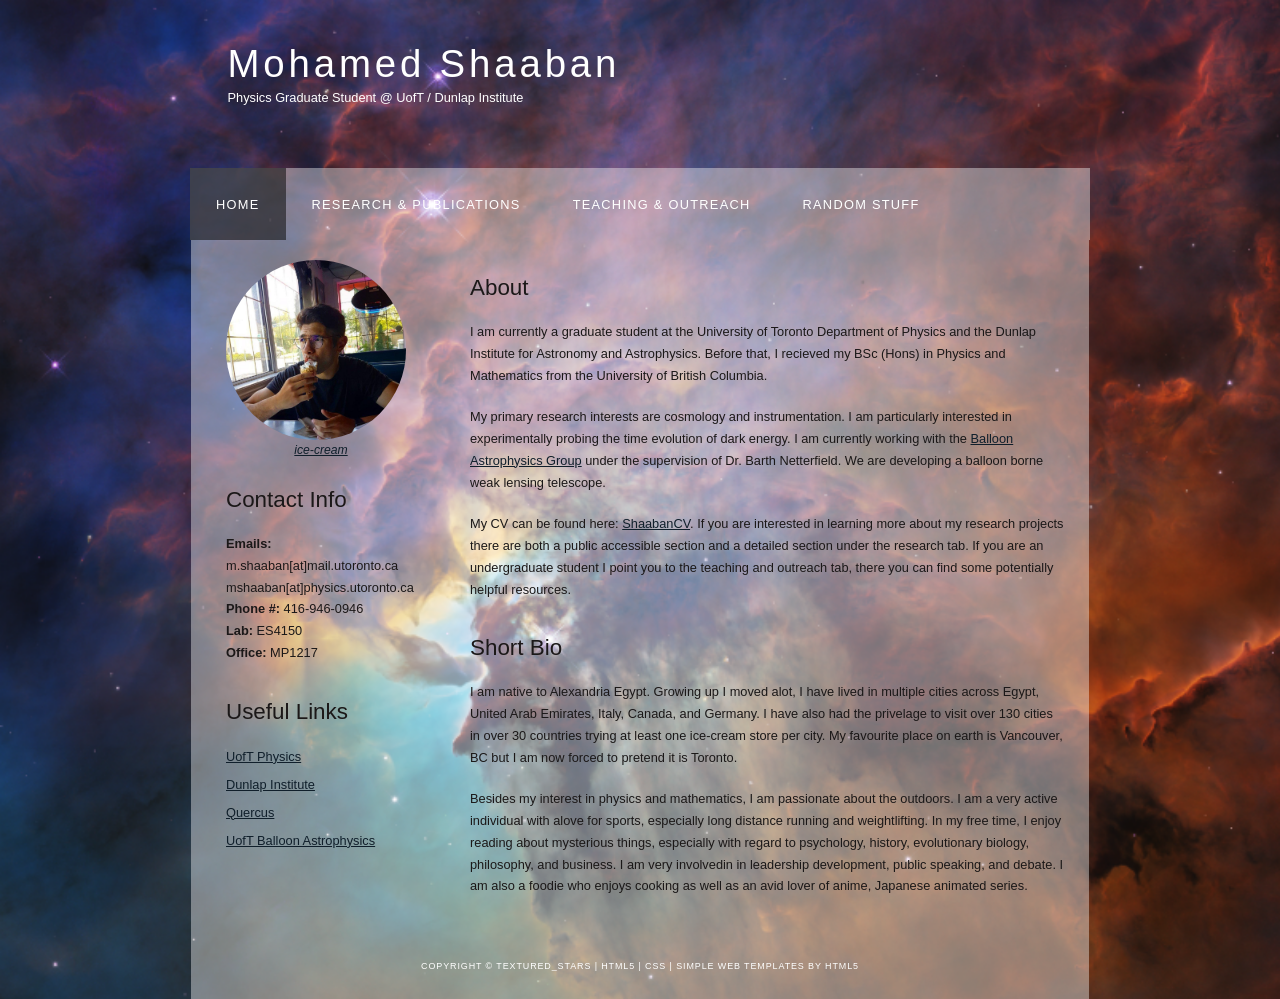
==== index.html @ b17b8787 "first commit delayed website already functional with some extra pages that need to be removed and in" ====
<!DOCTYPE HTML>
<html>

<head>
  <title>Mohamed Shaaban</title>
  <meta name="description" content="Shaaban's personal graduate student website" />
  <meta name="keywords" content="shaaban, mohamed, physics, astronomy, balloon, toronto, cosmology, cosmologist" />
  <meta http-equiv="content-type" content="text/html; charset=windows-1252" />
  <link rel="stylesheet" type="text/css" href="style/style.css" title="style" />
</head>

<body>
  <div id="main">
    <div id="header">
      <div id="logo">
        <div id="logo_text">
          <!-- class="logo_colour", allows you to change the colour of the text -->
          <h1><a href="https://www.physics.utoronto.ca/~mshaaban/">Mohamed<span class="logo_colour"> Shaaban</span></a></h1>
          <h2>Physics Graduate Student @ UofT / Dunlap Institute </h2>
        </div>
      </div>
      <div id="menubar">
        <ul id="menu">
          <!-- put class="selected" in the li tag for the selected page - to highlight which page you're on -->
          <li class="selected"><a href="index.html">Home</a></li>
          <li><a href="research.html">Research & Publications</a></li>
          <li><a href="teaching.html">Teaching & Outreach</a></li>
          <li><a href="random.html">Random Stuff</a></li>
        </ul>
      </div>
    </div>
    <div id="site_content">
      <div class="sidebar">
        <!-- insert your sidebar items here -->

        <span class="left"><img src="style/graphic.jpg" alt="example graphic" /></span>
        <center>
          <h5> <a href="https://www.physics.uoguelph.ca/STAO/icecream.html">ice-cream</a> </h5>
        </center>

        <h3>Contact Info</h3>

        <p> <b>Emails:</b> m.shaaban[at]mail.utoronto.ca <br />
          mshaaban[at]physics.utoronto.ca <br />
          <b> Phone #:</b> 416-946-0946 <br />
          <b> Lab:</b> ES4150 <br />
          <b> Office:</b> MP1217
        </p>
        <h3>Useful Links</h3>
        <ul>
          <li><a href="https://www.physics.utoronto.ca/">UofT Physics</a></li>
          <li><a href="http://www.dunlap.utoronto.ca/">Dunlap Institute</a></li>
          <li><a href="https://idpz.utorauth.utoronto.ca/idp/profile/SAML2/Redirect/SSO;jsessionid=EF37C3B94CB5318E8084241233A5EAC9?execution=e1s1">Quercus</a></li>
          <li><a href="https://sites.physics.utoronto.ca/barthnetterfield">UofT Balloon Astrophysics</a></li>
        </ul>
      </div>
      <div id="content">
        <!-- insert the page content here -->
        <h1>About</h1>
        <p> I am currently a graduate student at the University of Toronto Department of Physics and
          the Dunlap Institute for Astronomy and Astrophysics. Before that, I recieved my BSc
          (Hons) in Physics and Mathematics from the University of British Columbia.
        </p>
        <p>My primary research interests are cosmology and instrumentation.
          I am particularly interested in experimentally
          probing the time evolution of dark energy. I am currently working
          with the <a href="https://sites.physics.utoronto.ca/barthnetterfield">Balloon Astrophysics Group</a>
          under the supervision of Dr. Barth Netterfield. We are developing a balloon borne weak lensing telescope.
        </p>
        <p>
          My CV can be found here: <a href="Core_Resume.pdf">ShaabanCV</a>. If you are interested in learning more
          about
          my research projects there are both a public accessible section and a detailed section under the research
          tab. If you are an undergraduate student I point you to the teaching and outreach tab, there you can find
          some potentially helpful resources.
        </p>
        <h2>Short Bio</h2>
        <p> I am native to Alexandria Egypt. Growing up I moved alot, I have lived in multiple cities across
          Egypt, United Arab Emirates, Italy, Canada, and Germany. I have also had the privelage to visit over 130
          cities in over 30 countries trying at least one ice-cream store per city. My favourite place on earth is
          Vancouver, BC but I am now forced to pretend it is Toronto.
        </p>
        <p>
          Besides my interest in physics and mathematics, I am passionate about the outdoors. I am a very active
          individual with alove for sports, especially long distance running and weightlifting. In my free time, I
          enjoy reading about mysterious things, especially with regard to psychology, history, evolutionary biology,
          philosophy, and business. I am very involvedin in leadership development, public speaking, and debate. I am
          also a foodie who enjoys cooking as
          well as an avid lover of anime, Japanese animated series.
        </p>
      </div>
    </div>

</body>

<foot>
  <div id="footer">
    Copyright &copy; textured_stars | <a href="http://validator.w3.org/check?uri=referer">HTML5</a> | <a href="http://jigsaw.w3.org/css-validator/check/referer">CSS</a>
    | <a href="http://www.html5webtemplates.co.uk">Simple web templates by HTML5</a>
  </div>
  </div>
</foot>

</html>
---- style/style.css ----
html
{ height: 100%;}

*
{ margin: 0;
  padding: 0;}

body
{ font: normal .80em 'trebuchet ms', arial, sans-serif;
  background: rgb(27, 24, 24) url(background.png) repeat;
  background-size: cover;
  color: rgb(27, 24, 24);}

p
{ padding: 0 0 20px 0;
  line-height: 1.7em;}

img
{ border: 0;
    border-radius: 50%;
    max-width: 100%;
    max-height: 100%;}

h1, h2, h3, h4, h5, h6 
{ font: normal 175% 'century gothic', arial, sans-serif;
  color: rgb(27, 24, 24);
  margin: 0 0 15px 0;
  padding: 15px 0 5px 0;}

h2
{ font: normal 175% 'century gothic', arial, sans-serif;
  color: rgb(27, 24, 24);}

h4, h5, h6
{ margin: 0;
  padding: 0 0 5px 0;
  font: normal 120% arial, sans-serif;
  color: rgb(27, 24, 24);}

h5, h6
{ font: italic 95% arial, sans-serif;
  padding: 0 0 15px 0;
  color: rgb(27, 24, 24);}

h6
{ color: #362C20;}

a, a:hover
{ outline: none;
  text-decoration: underline;
  color: rgb(16, 31, 43);}

a:hover
{ text-decoration: none;}

.left
{ float: left;
  width: auto;
  margin-right: 10px;}

.right
{ float: right; 
  width: auto;
  margin-left: 10px;}

.center
{ display: block;
  text-align: center;
  margin: 20px auto;}

blockquote
{ margin: 20px 0; 
  padding: 10px 20px 0 20px;
  border: 1px solid #E5E5DB;
  background: #FFF;}

ul
{ margin: 2px 0 22px 17px;}

ul li
{ list-style-type: circle;
  margin: 0 0 6px 0; 
  padding: 0 0 4px 5px;}

ol
{ margin: 8px 0 22px 20px;}

ol li
{ margin: 0 0 11px 0;}

#main, #logo, #menubar, #site_content, #footer
{ margin-left: auto; 
  margin-right: auto;}

#header
{ background: transparent;
  height: 240px;}

#logo
{ width: 825px;
  position: relative;
  height: 168px;}

#logo #logo_text 
{ position: absolute; 
  top: 20px;
  left: 0;}

#logo h1, #logo h2
{ font: normal 300% 'century gothic', arial, sans-serif;
  border-bottom: 0;
  text-transform: none;
  margin: 0;}

#logo_text h1, #logo_text h1 a, #logo_text h1 a:hover 
{ padding: 22px 0 0 0;
  color: #FFF;
  letter-spacing: 0.1em;
  text-decoration: none;}

#logo_text h1 a .logo_colour
{ color: #FFF;}

#logo_text h2
{ font-size: 100%;
  padding: 4px 0 0 0;
  color: #FFF;}

#menubar
{ width: 900px;
  height: 72px;
  padding: 0;
  background: transparent url(transparent_light.png) repeat;} 

ul#menu, ul#menu li
{ float: left;
  margin: 0; 
  padding: 0;}

ul#menu li
{ list-style: none;}

ul#menu li a
{ letter-spacing: 0.1em;
  font: normal 100% arial, sans-serif;
  display: block; 
  float: left; 
  height: 37px;
  padding: 29px 26px 6px 26px;
  text-align: center;
  color: #FFF;
  text-transform: uppercase;
  text-decoration: none;
  background: transparent;} 

ul#menu li a:hover, ul#menu li.selected a, ul#menu li.selected a:hover
{ color: #FFF;
  background: transparent url(transparent.png) repeat;}

#site_content
{ width: 854px;
  overflow: hidden;
  margin: 0 auto 0 auto;
  padding: 20px 24px 20px 20px;
  background: transparent url(transparent_light.png) repeat;} 

.sidebar
{ float: left;
  width: 190px;
  padding: 0 15px 20px 15px;}

.sidebar ul
{ width: 178px; 
  padding: 4px 0 0 0; 
  margin: 4px 0 30px 0;}

.sidebar li
{ list-style: none; 
  padding: 0 0 7px 0; }

.sidebar li a, .sidebar li a:hover
{ padding: 0 0 0 0;
  display: block;
  background: transparent no-repeat left center;} 

.sidebar li a.selected
{ color: #444;
  text-decoration: none;} 

#content
{ text-align: left;
  float: right;
  width: 595px;
  padding: 0;}

#content ul
{ margin: 2px 0 22px 0px;}

#content ul li
{ list-style-type: none;
  background: url(bullet.png) no-repeat;
  margin: 0 0 6px 0; 
  padding: 0 0 4px 25px;
  line-height: 1.5em;}

#footer
{ width: 898px;
  font: normal 70% 'lucida sans unicode', arial, sans-serif;
  height: 33px;
  padding: 24px 0 5px 0;
  text-align: center; 
  background: transparent url(transparent_light.png) repeat;
  color: #FFF;
  text-transform: uppercase;
  letter-spacing: 0.1em;}

#footer a
{ color: #FFF;
  text-decoration: none;}

#footer a:hover
{ color: #FFF;
  text-decoration: underline;}

.search
{ color: #5D5D5D; 
  border: 1px solid #BBB; 
  width: 134px; 
  padding: 4px; 
  font: 100% arial, sans-serif;}

#colours
{ height: 0px;
  text-align: right;
  padding: 66px 16px 0px 300px;}
  
.form_settings
{ margin: 15px 0 0 0;}

.form_settings p
{ padding: 0 0 4px 0;}

.form_settings span
{ float: left; 
  width: 200px; 
  text-align: left;}
  
.form_settings input, .form_settings textarea
{ padding: 5px; 
  width: 299px; 
  font: 100% arial; 
  border: 1px solid #E5E5DB; 
  background: #FFF; 
  color: #47433F;}
  
.form_settings .submit
{ font: 100% arial; 
  border: 1px solid; 
  width: 99px; 
  margin: 0 0 0 212px; 
  height: 33px;
  padding: 2px 0 3px 0;
  cursor: pointer; 
  background: #000; 
  color: #FFF;}

.form_settings textarea, .form_settings select
{ font: 100% arial; 
  width: 299px;}

.form_settings select
{ width: 310px;}

.form_settings .checkbox
{ margin: 4px 0; 
  padding: 0; 
  width: 14px;
  border: 0;
  background: none;}

.separator
{ width: 100%;
  height: 0;
  border-top: 1px solid #D9D5CF;
  border-bottom: 1px solid #FFF;
  margin: 0 0 20px 0;}
  
table
{ margin: 10px 0 30px 0;}

table tr th, table tr td
{ background: #3B3B3B;
  color: #FFF;
  padding: 7px 4px;
  text-align: left;}
  
table tr td
{ background: #F0EFE2;
  color: #47433F;
  border-top: 1px solid #FFF;}
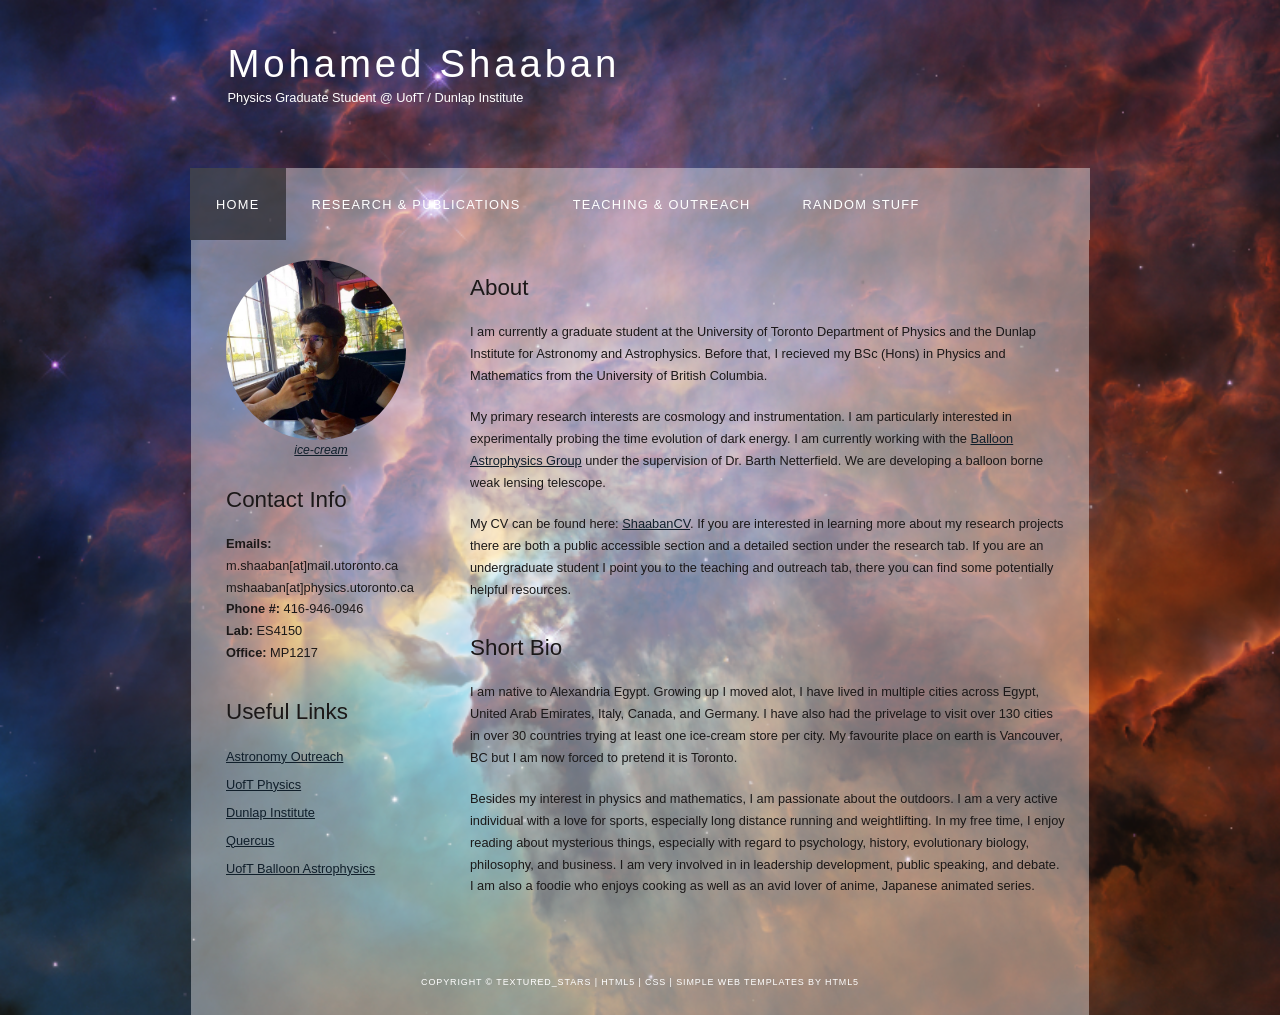
==== commit 41c7f9df: "some spelling errors fixed" ====
--- a/index.html
+++ b/index.html
@@ -48,6 +48,7 @@
         </p>
         <h3>Useful Links</h3>
         <ul>
+          <li><a href="https://universe.utoronto.ca/">Astronomy Outreach</a></li>
           <li><a href="https://www.physics.utoronto.ca/">UofT Physics</a></li>
           <li><a href="http://www.dunlap.utoronto.ca/">Dunlap Institute</a></li>
           <li><a href="https://idpz.utorauth.utoronto.ca/idp/profile/SAML2/Redirect/SSO;jsessionid=EF37C3B94CB5318E8084241233A5EAC9?execution=e1s1">Quercus</a></li>
@@ -82,9 +83,9 @@
         </p>
         <p>
           Besides my interest in physics and mathematics, I am passionate about the outdoors. I am a very active
-          individual with alove for sports, especially long distance running and weightlifting. In my free time, I
+          individual with a love for sports, especially long distance running and weightlifting. In my free time, I
           enjoy reading about mysterious things, especially with regard to psychology, history, evolutionary biology,
-          philosophy, and business. I am very involvedin in leadership development, public speaking, and debate. I am
+          philosophy, and business. I am very involved in in leadership development, public speaking, and debate. I am
           also a foodie who enjoys cooking as
           well as an avid lover of anime, Japanese animated series.
         </p>
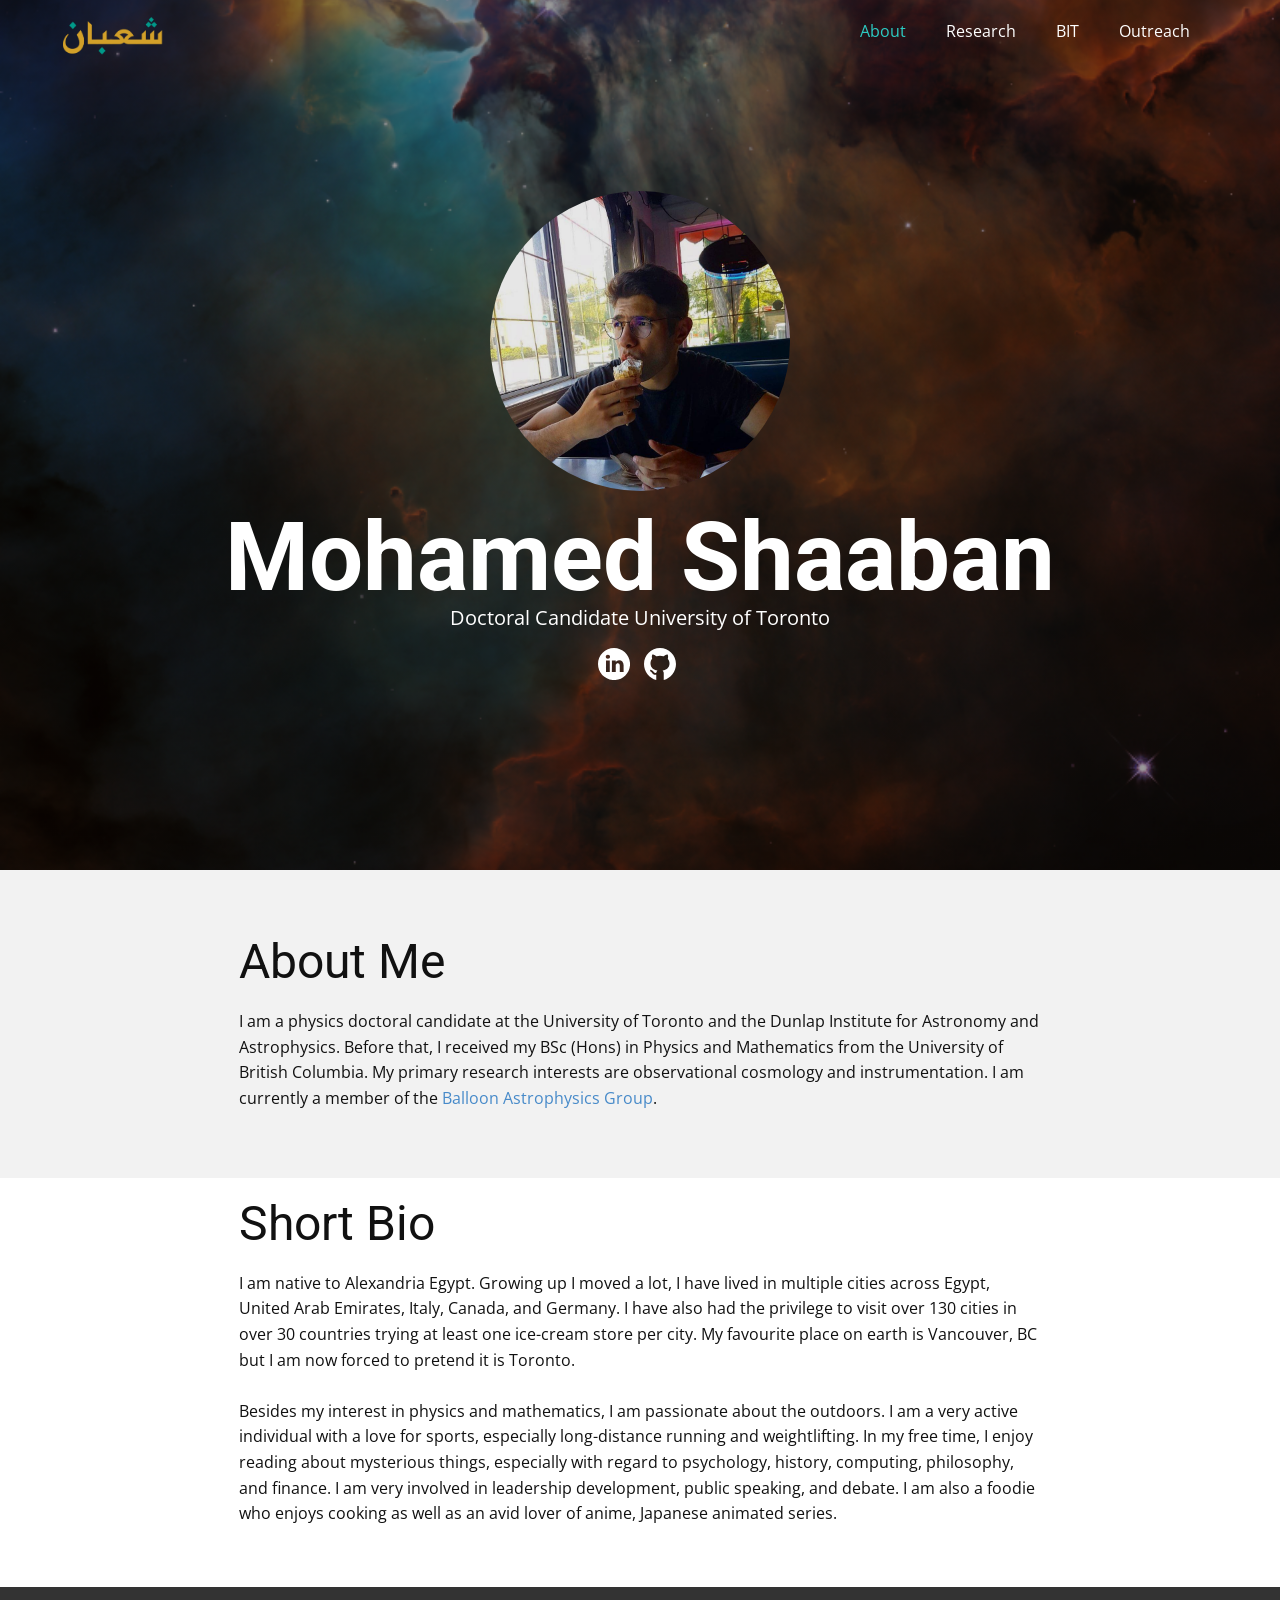
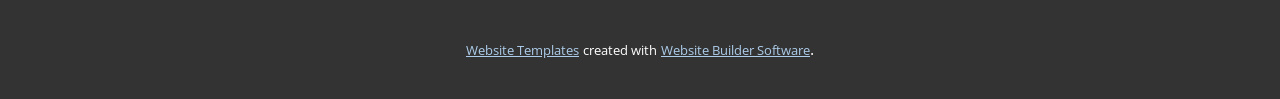
==== commit f7c9f790: "added slides and fixed some link bugs" ====
--- a/index.html
+++ b/index.html
@@ -1,105 +1,122 @@
-<!DOCTYPE HTML>
-<html>
-
-<head>
-  <title>Mohamed Shaaban</title>
-  <meta name="description" content="Shaaban's personal graduate student website" />
-  <meta name="keywords" content="shaaban, mohamed, physics, astronomy, balloon, toronto, cosmology, cosmologist" />
-  <meta http-equiv="content-type" content="text/html; charset=windows-1252" />
-  <link rel="stylesheet" type="text/css" href="style/style.css" title="style" />
-</head>
-
-<body>
-  <div id="main">
-    <div id="header">
-      <div id="logo">
-        <div id="logo_text">
-          <!-- class="logo_colour", allows you to change the colour of the text -->
-          <h1><a href="https://www.physics.utoronto.ca/~mshaaban/">Mohamed<span class="logo_colour"> Shaaban</span></a></h1>
-          <h2>Physics Graduate Student @ UofT / Dunlap Institute </h2>
-        </div>
-      </div>
-      <div id="menubar">
-        <ul id="menu">
-          <!-- put class="selected" in the li tag for the selected page - to highlight which page you're on -->
-          <li class="selected"><a href="index.html">Home</a></li>
-          <li><a href="research.html">Research & Publications</a></li>
-          <li><a href="teaching.html">Teaching & Outreach</a></li>
-          <li><a href="random.html">Random Stuff</a></li>
-        </ul>
-      </div>
-    </div>
-    <div id="site_content">
-      <div class="sidebar">
-        <!-- insert your sidebar items here -->
-
-        <span class="left"><img src="style/graphic.jpg" alt="example graphic" /></span>
-        <center>
-          <h5> <a href="https://www.physics.uoguelph.ca/STAO/icecream.html">ice-cream</a> </h5>
-        </center>
-
-        <h3>Contact Info</h3>
-
-        <p> <b>Emails:</b> m.shaaban[at]mail.utoronto.ca <br />
-          mshaaban[at]physics.utoronto.ca <br />
-          <b> Phone #:</b> 416-946-0946 <br />
-          <b> Lab:</b> ES4150 <br />
-          <b> Office:</b> MP1217
-        </p>
-        <h3>Useful Links</h3>
-        <ul>
-          <li><a href="https://universe.utoronto.ca/">Astronomy Outreach</a></li>
-          <li><a href="https://www.physics.utoronto.ca/">UofT Physics</a></li>
-          <li><a href="http://www.dunlap.utoronto.ca/">Dunlap Institute</a></li>
-          <li><a href="https://idpz.utorauth.utoronto.ca/idp/profile/SAML2/Redirect/SSO;jsessionid=EF37C3B94CB5318E8084241233A5EAC9?execution=e1s1">Quercus</a></li>
-          <li><a href="https://sites.physics.utoronto.ca/barthnetterfield">UofT Balloon Astrophysics</a></li>
-        </ul>
-      </div>
-      <div id="content">
-        <!-- insert the page content here -->
-        <h1>About</h1>
-        <p> I am currently a graduate student at the University of Toronto Department of Physics and
-          the Dunlap Institute for Astronomy and Astrophysics. Before that, I recieved my BSc
-          (Hons) in Physics and Mathematics from the University of British Columbia.
-        </p>
-        <p>My primary research interests are cosmology and instrumentation.
-          I am particularly interested in experimentally
-          probing the time evolution of dark energy. I am currently working
-          with the <a href="https://sites.physics.utoronto.ca/barthnetterfield">Balloon Astrophysics Group</a>
-          under the supervision of Dr. Barth Netterfield. We are developing a balloon borne weak lensing telescope.
-        </p>
-        <p>
-          My CV can be found here: <a href="Core_Resume.pdf">ShaabanCV</a>. If you are interested in learning more
-          about
-          my research projects there are both a public accessible section and a detailed section under the research
-          tab. If you are an undergraduate student I point you to the teaching and outreach tab, there you can find
-          some potentially helpful resources.
-        </p>
-        <h2>Short Bio</h2>
-        <p> I am native to Alexandria Egypt. Growing up I moved alot, I have lived in multiple cities across
-          Egypt, United Arab Emirates, Italy, Canada, and Germany. I have also had the privelage to visit over 130
-          cities in over 30 countries trying at least one ice-cream store per city. My favourite place on earth is
-          Vancouver, BC but I am now forced to pretend it is Toronto.
-        </p>
-        <p>
-          Besides my interest in physics and mathematics, I am passionate about the outdoors. I am a very active
-          individual with a love for sports, especially long distance running and weightlifting. In my free time, I
-          enjoy reading about mysterious things, especially with regard to psychology, history, evolutionary biology,
-          philosophy, and business. I am very involved in in leadership development, public speaking, and debate. I am
-          also a foodie who enjoys cooking as
-          well as an avid lover of anime, Japanese animated series.
-        </p>
-      </div>
-    </div>
-
-</body>
-
-<foot>
-  <div id="footer">
-    Copyright &copy; textured_stars | <a href="http://validator.w3.org/check?uri=referer">HTML5</a> | <a href="http://jigsaw.w3.org/css-validator/check/referer">CSS</a>
-    | <a href="http://www.html5webtemplates.co.uk">Simple web templates by HTML5</a>
-  </div>
-  </div>
-</foot>
-
+<!DOCTYPE html>
+<html style="font-size: 16px;">
+  <head>
+    <meta name="viewport" content="width=device-width, initial-scale=1.0">
+    <meta charset="utf-8">
+    <meta name="keywords" content="Innovation in the space industry">
+    <meta name="description" content="">
+    <meta name="page_type" content="np-template-header-footer-from-plugin">
+    <title>About</title>
+    <link rel="stylesheet" href="nicepage.css" media="screen">
+<link rel="stylesheet" href="About.css" media="screen">
+    <script class="u-script" type="text/javascript" src="jquery-1.9.1.min.js" defer=""></script>
+    <script class="u-script" type="text/javascript" src="nicepage.js" defer=""></script>
+    <meta name="generator" content="Nicepage 2.26.5, nicepage.com">
+    <link id="u-theme-google-font" rel="stylesheet" href="https://fonts.googleapis.com/css?family=Roboto:100,100i,300,300i,400,400i,500,500i,700,700i,900,900i|Open+Sans:300,300i,400,400i,600,600i,700,700i,800,800i">
+    
+    
+    
+    
+    <script type="application/ld+json">{
+		"@context": "http://schema.org",
+		"@type": "Organization",
+		"name": "WebSite115450",
+		"url": "index.html",
+		"logo": "images/aljazeera-svg-removebg-preview1.png"
+}</script>
+    <meta property="og:title" content="About">
+    <meta property="og:type" content="website">
+    <meta name="theme-color" content="#478ac9">
+    <link rel="canonical" href="index.html">
+    <meta property="og:url" content="index.html">
+  </head>
+  <body data-home-page="https://website115450.nicepage.io/About.html?version=6a2f2197-3f65-405d-b7d9-eb3d1fe3da5d" data-home-page-title="About" class="u-body u-overlap u-overlap-contrast"><header class="u-clearfix u-header u-header" id="sec-1306"><div class="u-clearfix u-sheet u-sheet-1">
+        <a href="About.html" class="u-image u-logo u-image-1" title="About">
+          <img src="images/aljazeera-svg-removebg-preview1.png" class="u-logo-image u-logo-image-1" data-image-width="104.0388">
+        </a>
+        <nav class="u-menu u-menu-dropdown u-offcanvas u-menu-1">
+          <div class="menu-collapse" style="font-size: 1rem; letter-spacing: 0;">
+            <a class="u-button-style u-custom-left-right-menu-spacing u-custom-padding-bottom u-custom-top-bottom-menu-spacing u-nav-link u-text-active-palette-4-base u-text-hover-palette-2-base u-text-white" href="#">
+              <svg><use xlink:href="#menu-hamburger"></use></svg>
+              <svg version="1.1" xmlns="http://www.w3.org/2000/svg" xmlns:xlink="http://www.w3.org/1999/xlink"><defs><symbol id="menu-hamburger" viewBox="0 0 16 16" style="width: 16px; height: 16px;"><rect y="1" width="16" height="2"></rect><rect y="7" width="16" height="2"></rect><rect y="13" width="16" height="2"></rect>
+</symbol>
+</defs></svg>
+            </a>
+          </div>
+          <div class="u-custom-menu u-nav-container">
+            <ul class="u-nav u-unstyled u-nav-1"><li class="u-nav-item"><a class="u-button-style u-nav-link u-text-active-palette-4-base u-text-hover-palette-2-base u-text-white" href="About.html" style="padding: 10px 20px;">About</a>
+</li><li class="u-nav-item"><a class="u-button-style u-nav-link u-text-active-palette-4-base u-text-hover-palette-2-base u-text-white" href="Research.html" style="padding: 10px 20px;">Research</a>
+</li><li class="u-nav-item"><a class="u-button-style u-nav-link u-text-active-palette-4-base u-text-hover-palette-2-base u-text-white" href="BIT.html" style="padding: 10px 20px;">BIT</a>
+</li><li class="u-nav-item"><a class="u-button-style u-nav-link u-text-active-palette-4-base u-text-hover-palette-2-base u-text-white" href="Outreach.html" style="padding: 10px 20px;">Outreach</a>
+</li></ul>
+          </div>
+          <div class="u-custom-menu u-nav-container-collapse">
+            <div class="u-black u-container-style u-inner-container-layout u-opacity u-opacity-95 u-sidenav">
+              <div class="u-menu-close"></div>
+              <ul class="u-align-center u-nav u-popupmenu-items u-unstyled u-nav-2"><li class="u-nav-item"><a class="u-button-style u-nav-link" href="About.html" style="padding: 10px 20px;">About</a>
+</li><li class="u-nav-item"><a class="u-button-style u-nav-link" href="Research.html" style="padding: 10px 20px;">Research</a>
+</li><li class="u-nav-item"><a class="u-button-style u-nav-link" href="BIT.html" style="padding: 10px 20px;">BIT</a>
+</li><li class="u-nav-item"><a class="u-button-style u-nav-link" href="Outreach.html" style="padding: 10px 20px;">Outreach</a>
+</li></ul>
+            </div>
+            <div class="u-black u-menu-overlay u-opacity u-opacity-70"></div>
+          </div>
+        </nav>
+      </div></header>
+    <section class="u-align-center u-clearfix u-image u-shading u-section-1" src="" id="sec-de01" data-image-width="803" data-image-height="945">
+      <div class="u-clearfix u-sheet u-valign-middle-lg u-valign-middle-md u-valign-middle-sm u-valign-middle-xs u-sheet-1">
+        <div alt="" class="u-image u-image-circle u-image-1" src="" data-image-width="899" data-image-height="899"></div>
+        <h1 class="u-align-center u-text u-text-white u-title u-text-1">
+          <a class="u-active-none u-border-0 u-btn u-button-style u-hover-none u-none u-text-white u-btn-1" href="#sec-c2b7">Mohamed Shaaban<br>
+          </a>
+        </h1>
+        <p class="u-align-center u-large-text u-text u-text-default u-text-variant u-text-2">Doctoral Candidate University of Toronto <br>
+        </p>
+        <div class="u-social-icons u-spacing-10 u-social-icons-1">
+          <a class="u-social-url" target="_blank" href="https://linkedin.com/in/mohamed-shaaban-873749165"><span class="u-icon u-icon-circle u-social-linkedin u-social-type-fill u-icon-1"><svg class="u-svg-link" preserveAspectRatio="xMidYMin slice" viewBox="0 0 112 112" style=""><use xlink:href="#svg-38c5"></use></svg><svg xmlns="http://www.w3.org/2000/svg" xmlns:xlink="http://www.w3.org/1999/xlink" version="1.1" xml:space="preserve" class="u-svg-content" viewBox="0 0 112 112" x="0px" y="0px" id="svg-38c5"><path d="M62.1,49.3v-0.1C62.1,49.2,62,49.2,62.1,49.3L62.1,49.3z"></path><path d="M56.1,0C25.1,0,0,25.1,0,56.1s25.1,56.1,56.1,56.1c31,0,56.1-25.1,56.1-56.1S87.1,0,56.1,0z M41.3,83.7H27.9 V43.4h13.4V83.7z M34.6,37.9L34.6,37.9c-4.6,0-7.5-3.1-7.5-7c0-4,3-7,7.6-7c4.6,0,7.4,3,7.5,7C42.2,34.8,39.2,37.9,34.6,37.9z M89.6,83.7H76.2V62.2c0-5.4-1.9-9.1-6.8-9.1c-3.7,0-5.9,2.5-6.9,4.9c-0.4,0.9-0.4,2.1-0.4,3.3v22.5H48.7c0,0,0.2-36.5,0-40.3h13.4 v5.7c1.8-2.7,5-6.7,12.1-6.7c8.8,0,15.4,5.8,15.4,18.1V83.7z"></path></svg></span>
+          </a>
+        </div><span class="u-icon u-icon-circle u-text-white u-icon-2" data-href="https://www.github.com/ShaabanM" data-target="_blank"><svg class="u-svg-link" preserveAspectRatio="xMidYMin slice" viewBox="0 0 512 512" style=""><use xlink:href="#svg-6430"></use></svg><svg xmlns="http://www.w3.org/2000/svg" xmlns:xlink="http://www.w3.org/1999/xlink" version="1.1" xml:space="preserve" class="u-svg-content" viewBox="0 0 512 512" id="svg-6430"><path d="m256 0c-140.609375 0-256 115.390625-256 256 0 119.988281 84.195312 228.984375 196 256v-84.695312c-11.078125 2.425781-21.273438 2.496093-32.550781-.828126-15.128907-4.464843-27.421875-14.542968-36.546875-29.910156-5.816406-9.8125-16.125-20.453125-26.878906-19.671875l-2.636719-29.882812c23.253906-1.992188 43.371093 14.167969 55.3125 34.230469 5.304687 8.921874 11.410156 14.152343 19.246093 16.464843 7.574219 2.230469 15.707032 1.160157 25.183594-2.1875 2.378906-18.972656 11.070313-26.074219 17.636719-36.074219v-.015624c-66.679687-9.945313-93.253906-45.320313-103.800781-73.242188-13.976563-37.074219-6.476563-83.390625 18.238281-112.660156.480469-.570313 1.347656-2.0625 1.011719-3.105469-11.332032-34.230469 2.476562-62.546875 2.984375-65.550781 13.078125 3.867187 15.203125-3.890625 56.808593 21.386718l7.191407 4.320313c3.007812 1.792969 2.0625.769531 5.070312.542969 17.371094-4.71875 35.683594-7.324219 53.726563-7.558594 18.179687.234375 36.375 2.839844 54.464844 7.75l2.328124.234375c-.203124-.03125.632813-.148437 2.035157-.984375 51.972656-31.480469 50.105469-21.191406 64.042969-25.722656.503906 3.007812 14.128906 31.785156 2.917968 65.582031-1.511718 4.65625 45.058594 47.300781 19.246094 115.753906-10.546875 27.933594-37.117188 63.308594-103.796875 73.253907v.015624c8.546875 13.027344 18.816406 19.957032 18.761719 46.832032v105.722656c111.808594-27.015625 196-136.011719 196-256 .003906-140.609375-115.386719-256-255.996094-256zm0 0"></path></svg></span>
+      </div>
+    </section>
+    <section class="u-clearfix u-grey-5 u-section-2" id="sec-c2b7">
+      <div class="u-clearfix u-sheet u-valign-middle u-sheet-1">
+        <h1 class="u-text u-text-1">About Me<br>
+        </h1>
+        <p class="u-text u-text-2"> I am a physics doctoral candidate at the University of Toronto and
+          the Dunlap Institute for Astronomy and Astrophysics. Before that, I received my BSc
+          (Hons) in Physics and Mathematics from the University of British Columbia.
+        
+        My primary research interests are observational cosmology and instrumentation. I am currently a member of the <a href="https://sites.physics.utoronto.ca/barthnetterfield" class="u-active-none u-border-none u-btn u-button-style u-hover-none u-none u-text-palette-1-base u-btn-1">Balloon Astrophysics Group</a>.
+        </p>
+      </div>
+    </section>
+    <section class="u-clearfix u-section-3" id="sec-cc06">
+      <div class="u-clearfix u-sheet u-sheet-1">
+        <h1 class="u-text u-text-1">Short Bio<br>
+        </h1>
+        <p class="u-text u-text-2"> I am native to Alexandria Egypt. Growing up I moved a lot, I have lived in multiple cities across
+          Egypt, United Arab Emirates, Italy, Canada, and Germany. I have also had the privilege to visit over 130
+          cities in over 30 countries trying at least one ice-cream store per city. My favourite place on earth is
+          Vancouver, BC but I am now forced to pretend it is Toronto. <br>
+          <br>Besides my interest in physics and mathematics, I am passionate about the outdoors. I am a very active individual with a love for sports, especially long-distance running and weightlifting. In my free time, I
+          enjoy reading about mysterious things, especially with regard to psychology, history, computing,
+          philosophy, and finance. I am very involved in leadership development, public speaking, and debate. I am also a foodie who enjoys cooking as well as an avid lover of anime, Japanese animated series. 
+        </p>
+      </div>
+    </section>
+    
+    
+    <footer class="u-align-left u-clearfix u-footer u-grey-80 u-footer" id="sec-6a99"><div class="u-clearfix u-sheet u-sheet-1"></div></footer>
+    <section class="u-backlink u-clearfix u-grey-80">
+      <a class="u-link" href="https://nicepage.com/website-templates" target="_blank">
+        <span>Website Templates</span>
+      </a>
+      <p class="u-text">
+        <span>created with</span>
+      </p>
+      <a class="u-link" href="https://nicepage.com/" target="_blank">
+        <span>Website Builder Software</span>
+      </a>. 
+    </section>
+  </body>
 </html>
--- a/nicepage.css
+++ b/nicepage.css
@@ -0,0 +1,30185 @@
+/*begin-commonstyles animate*/@charset "UTF-8";
+
+/*!
+ * animate.css -http://daneden.me/animate
+ * Version - 3.7.0
+ * Licensed under the MIT license - http://opensource.org/licenses/MIT
+ *
+ * Copyright (c) 2018 Daniel Eden
+ */
+
+@-webkit-keyframes bounce {
+  from,
+  20%,
+  53%,
+  80%,
+  to {
+    -webkit-animation-timing-function: cubic-bezier(0.215, 0.61, 0.355, 1);
+    animation-timing-function: cubic-bezier(0.215, 0.61, 0.355, 1);
+    -webkit-transform: translate3d(0, 0, 0);
+    transform: translate3d(0, 0, 0);
+  }
+
+  40%,
+  43% {
+    -webkit-animation-timing-function: cubic-bezier(0.755, 0.05, 0.855, 0.06);
+    animation-timing-function: cubic-bezier(0.755, 0.05, 0.855, 0.06);
+    -webkit-transform: translate3d(0, -30px, 0);
+    transform: translate3d(0, -30px, 0);
+  }
+
+  70% {
+    -webkit-animation-timing-function: cubic-bezier(0.755, 0.05, 0.855, 0.06);
+    animation-timing-function: cubic-bezier(0.755, 0.05, 0.855, 0.06);
+    -webkit-transform: translate3d(0, -15px, 0);
+    transform: translate3d(0, -15px, 0);
+  }
+
+  90% {
+    -webkit-transform: translate3d(0, -4px, 0);
+    transform: translate3d(0, -4px, 0);
+  }
+}
+
+@keyframes bounce {
+  from,
+  20%,
+  53%,
+  80%,
+  to {
+    -webkit-animation-timing-function: cubic-bezier(0.215, 0.61, 0.355, 1);
+    animation-timing-function: cubic-bezier(0.215, 0.61, 0.355, 1);
+    -webkit-transform: translate3d(0, 0, 0);
+    transform: translate3d(0, 0, 0);
+  }
+
+  40%,
+  43% {
+    -webkit-animation-timing-function: cubic-bezier(0.755, 0.05, 0.855, 0.06);
+    animation-timing-function: cubic-bezier(0.755, 0.05, 0.855, 0.06);
+    -webkit-transform: translate3d(0, -30px, 0);
+    transform: translate3d(0, -30px, 0);
+  }
+
+  70% {
+    -webkit-animation-timing-function: cubic-bezier(0.755, 0.05, 0.855, 0.06);
+    animation-timing-function: cubic-bezier(0.755, 0.05, 0.855, 0.06);
+    -webkit-transform: translate3d(0, -15px, 0);
+    transform: translate3d(0, -15px, 0);
+  }
+
+  90% {
+    -webkit-transform: translate3d(0, -4px, 0);
+    transform: translate3d(0, -4px, 0);
+  }
+}
+
+.bounce {
+  -webkit-animation-name: bounce;
+  animation-name: bounce;
+  -webkit-transform-origin: center bottom;
+  transform-origin: center bottom;
+}
+
+@-webkit-keyframes flash {
+  from,
+  50%,
+  to {
+    opacity: 1;
+  }
+
+  25%,
+  75% {
+    opacity: 0;
+  }
+}
+
+@keyframes flash {
+  from,
+  50%,
+  to {
+    opacity: 1;
+  }
+
+  25%,
+  75% {
+    opacity: 0;
+  }
+}
+
+.flash {
+  -webkit-animation-name: flash;
+  animation-name: flash;
+}
+
+/* originally authored by Nick Pettit - https://github.com/nickpettit/glide */
+
+@-webkit-keyframes pulse {
+  from {
+    -webkit-transform: scale3d(1, 1, 1);
+    transform: scale3d(1, 1, 1);
+  }
+
+  50% {
+    -webkit-transform: scale3d(1.05, 1.05, 1.05);
+    transform: scale3d(1.05, 1.05, 1.05);
+  }
+
+  to {
+    -webkit-transform: scale3d(1, 1, 1);
+    transform: scale3d(1, 1, 1);
+  }
+}
+
+@keyframes pulse {
+  from {
+    -webkit-transform: scale3d(1, 1, 1);
+    transform: scale3d(1, 1, 1);
+  }
+
+  50% {
+    -webkit-transform: scale3d(1.05, 1.05, 1.05);
+    transform: scale3d(1.05, 1.05, 1.05);
+  }
+
+  to {
+    -webkit-transform: scale3d(1, 1, 1);
+    transform: scale3d(1, 1, 1);
+  }
+}
+
+.pulse {
+  -webkit-animation-name: pulse;
+  animation-name: pulse;
+}
+
+@-webkit-keyframes rubberBand {
+  from {
+    -webkit-transform: scale3d(1, 1, 1);
+    transform: scale3d(1, 1, 1);
+  }
+
+  30% {
+    -webkit-transform: scale3d(1.25, 0.75, 1);
+    transform: scale3d(1.25, 0.75, 1);
+  }
+
+  40% {
+    -webkit-transform: scale3d(0.75, 1.25, 1);
+    transform: scale3d(0.75, 1.25, 1);
+  }
+
+  50% {
+    -webkit-transform: scale3d(1.15, 0.85, 1);
+    transform: scale3d(1.15, 0.85, 1);
+  }
+
+  65% {
+    -webkit-transform: scale3d(0.95, 1.05, 1);
+    transform: scale3d(0.95, 1.05, 1);
+  }
+
+  75% {
+    -webkit-transform: scale3d(1.05, 0.95, 1);
+    transform: scale3d(1.05, 0.95, 1);
+  }
+
+  to {
+    -webkit-transform: scale3d(1, 1, 1);
+    transform: scale3d(1, 1, 1);
+  }
+}
+
+@keyframes rubberBand {
+  from {
+    -webkit-transform: scale3d(1, 1, 1);
+    transform: scale3d(1, 1, 1);
+  }
+
+  30% {
+    -webkit-transform: scale3d(1.25, 0.75, 1);
+    transform: scale3d(1.25, 0.75, 1);
+  }
+
+  40% {
+    -webkit-transform: scale3d(0.75, 1.25, 1);
+    transform: scale3d(0.75, 1.25, 1);
+  }
+
+  50% {
+    -webkit-transform: scale3d(1.15, 0.85, 1);
+    transform: scale3d(1.15, 0.85, 1);
+  }
+
+  65% {
+    -webkit-transform: scale3d(0.95, 1.05, 1);
+    transform: scale3d(0.95, 1.05, 1);
+  }
+
+  75% {
+    -webkit-transform: scale3d(1.05, 0.95, 1);
+    transform: scale3d(1.05, 0.95, 1);
+  }
+
+  to {
+    -webkit-transform: scale3d(1, 1, 1);
+    transform: scale3d(1, 1, 1);
+  }
+}
+
+.rubberBand {
+  -webkit-animation-name: rubberBand;
+  animation-name: rubberBand;
+}
+
+@-webkit-keyframes shake {
+  from,
+  to {
+    -webkit-transform: translate3d(0, 0, 0);
+    transform: translate3d(0, 0, 0);
+  }
+
+  10%,
+  30%,
+  50%,
+  70%,
+  90% {
+    -webkit-transform: translate3d(-10px, 0, 0);
+    transform: translate3d(-10px, 0, 0);
+  }
+
+  20%,
+  40%,
+  60%,
+  80% {
+    -webkit-transform: translate3d(10px, 0, 0);
+    transform: translate3d(10px, 0, 0);
+  }
+}
+
+@keyframes shake {
+  from,
+  to {
+    -webkit-transform: translate3d(0, 0, 0);
+    transform: translate3d(0, 0, 0);
+  }
+
+  10%,
+  30%,
+  50%,
+  70%,
+  90% {
+    -webkit-transform: translate3d(-10px, 0, 0);
+    transform: translate3d(-10px, 0, 0);
+  }
+
+  20%,
+  40%,
+  60%,
+  80% {
+    -webkit-transform: translate3d(10px, 0, 0);
+    transform: translate3d(10px, 0, 0);
+  }
+}
+
+.shake {
+  -webkit-animation-name: shake;
+  animation-name: shake;
+}
+
+@-webkit-keyframes headShake {
+  0% {
+    -webkit-transform: translateX(0);
+    transform: translateX(0);
+  }
+
+  6.5% {
+    -webkit-transform: translateX(-6px) rotateY(-9deg);
+    transform: translateX(-6px) rotateY(-9deg);
+  }
+
+  18.5% {
+    -webkit-transform: translateX(5px) rotateY(7deg);
+    transform: translateX(5px) rotateY(7deg);
+  }
+
+  31.5% {
+    -webkit-transform: translateX(-3px) rotateY(-5deg);
+    transform: translateX(-3px) rotateY(-5deg);
+  }
+
+  43.5% {
+    -webkit-transform: translateX(2px) rotateY(3deg);
+    transform: translateX(2px) rotateY(3deg);
+  }
+
+  50% {
+    -webkit-transform: translateX(0);
+    transform: translateX(0);
+  }
+}
+
+@keyframes headShake {
+  0% {
+    -webkit-transform: translateX(0);
+    transform: translateX(0);
+  }
+
+  6.5% {
+    -webkit-transform: translateX(-6px) rotateY(-9deg);
+    transform: translateX(-6px) rotateY(-9deg);
+  }
+
+  18.5% {
+    -webkit-transform: translateX(5px) rotateY(7deg);
+    transform: translateX(5px) rotateY(7deg);
+  }
+
+  31.5% {
+    -webkit-transform: translateX(-3px) rotateY(-5deg);
+    transform: translateX(-3px) rotateY(-5deg);
+  }
+
+  43.5% {
+    -webkit-transform: translateX(2px) rotateY(3deg);
+    transform: translateX(2px) rotateY(3deg);
+  }
+
+  50% {
+    -webkit-transform: translateX(0);
+    transform: translateX(0);
+  }
+}
+
+.headShake {
+  -webkit-animation-timing-function: ease-in-out;
+  animation-timing-function: ease-in-out;
+  -webkit-animation-name: headShake;
+  animation-name: headShake;
+}
+
+@-webkit-keyframes swing {
+  20% {
+    -webkit-transform: rotate3d(0, 0, 1, 15deg);
+    transform: rotate3d(0, 0, 1, 15deg);
+  }
+
+  40% {
+    -webkit-transform: rotate3d(0, 0, 1, -10deg);
+    transform: rotate3d(0, 0, 1, -10deg);
+  }
+
+  60% {
+    -webkit-transform: rotate3d(0, 0, 1, 5deg);
+    transform: rotate3d(0, 0, 1, 5deg);
+  }
+
+  80% {
+    -webkit-transform: rotate3d(0, 0, 1, -5deg);
+    transform: rotate3d(0, 0, 1, -5deg);
+  }
+
+  to {
+    -webkit-transform: rotate3d(0, 0, 1, 0deg);
+    transform: rotate3d(0, 0, 1, 0deg);
+  }
+}
+
+@keyframes swing {
+  20% {
+    -webkit-transform: rotate3d(0, 0, 1, 15deg);
+    transform: rotate3d(0, 0, 1, 15deg);
+  }
+
+  40% {
+    -webkit-transform: rotate3d(0, 0, 1, -10deg);
+    transform: rotate3d(0, 0, 1, -10deg);
+  }
+
+  60% {
+    -webkit-transform: rotate3d(0, 0, 1, 5deg);
+    transform: rotate3d(0, 0, 1, 5deg);
+  }
+
+  80% {
+    -webkit-transform: rotate3d(0, 0, 1, -5deg);
+    transform: rotate3d(0, 0, 1, -5deg);
+  }
+
+  to {
+    -webkit-transform: rotate3d(0, 0, 1, 0deg);
+    transform: rotate3d(0, 0, 1, 0deg);
+  }
+}
+
+.swing {
+  -webkit-transform-origin: top center;
+  transform-origin: top center;
+  -webkit-animation-name: swing;
+  animation-name: swing;
+}
+
+@-webkit-keyframes tada {
+  from {
+    -webkit-transform: scale3d(1, 1, 1);
+    transform: scale3d(1, 1, 1);
+  }
+
+  10%,
+  20% {
+    -webkit-transform: scale3d(0.9, 0.9, 0.9) rotate3d(0, 0, 1, -3deg);
+    transform: scale3d(0.9, 0.9, 0.9) rotate3d(0, 0, 1, -3deg);
+  }
+
+  30%,
+  50%,
+  70%,
+  90% {
+    -webkit-transform: scale3d(1.1, 1.1, 1.1) rotate3d(0, 0, 1, 3deg);
+    transform: scale3d(1.1, 1.1, 1.1) rotate3d(0, 0, 1, 3deg);
+  }
+
+  40%,
+  60%,
+  80% {
+    -webkit-transform: scale3d(1.1, 1.1, 1.1) rotate3d(0, 0, 1, -3deg);
+    transform: scale3d(1.1, 1.1, 1.1) rotate3d(0, 0, 1, -3deg);
+  }
+
+  to {
+    -webkit-transform: scale3d(1, 1, 1);
+    transform: scale3d(1, 1, 1);
+  }
+}
+
+@keyframes tada {
+  from {
+    -webkit-transform: scale3d(1, 1, 1);
+    transform: scale3d(1, 1, 1);
+  }
+
+  10%,
+  20% {
+    -webkit-transform: scale3d(0.9, 0.9, 0.9) rotate3d(0, 0, 1, -3deg);
+    transform: scale3d(0.9, 0.9, 0.9) rotate3d(0, 0, 1, -3deg);
+  }
+
+  30%,
+  50%,
+  70%,
+  90% {
+    -webkit-transform: scale3d(1.1, 1.1, 1.1) rotate3d(0, 0, 1, 3deg);
+    transform: scale3d(1.1, 1.1, 1.1) rotate3d(0, 0, 1, 3deg);
+  }
+
+  40%,
+  60%,
+  80% {
+    -webkit-transform: scale3d(1.1, 1.1, 1.1) rotate3d(0, 0, 1, -3deg);
+    transform: scale3d(1.1, 1.1, 1.1) rotate3d(0, 0, 1, -3deg);
+  }
+
+  to {
+    -webkit-transform: scale3d(1, 1, 1);
+    transform: scale3d(1, 1, 1);
+  }
+}
+
+.tada {
+  -webkit-animation-name: tada;
+  animation-name: tada;
+}
+
+/* originally authored by Nick Pettit - https://github.com/nickpettit/glide */
+
+@-webkit-keyframes wobble {
+  from {
+    -webkit-transform: translate3d(0, 0, 0);
+    transform: translate3d(0, 0, 0);
+  }
+
+  15% {
+    -webkit-transform: translate3d(-25%, 0, 0) rotate3d(0, 0, 1, -5deg);
+    transform: translate3d(-25%, 0, 0) rotate3d(0, 0, 1, -5deg);
+  }
+
+  30% {
+    -webkit-transform: translate3d(20%, 0, 0) rotate3d(0, 0, 1, 3deg);
+    transform: translate3d(20%, 0, 0) rotate3d(0, 0, 1, 3deg);
+  }
+
+  45% {
+    -webkit-transform: translate3d(-15%, 0, 0) rotate3d(0, 0, 1, -3deg);
+    transform: translate3d(-15%, 0, 0) rotate3d(0, 0, 1, -3deg);
+  }
+
+  60% {
+    -webkit-transform: translate3d(10%, 0, 0) rotate3d(0, 0, 1, 2deg);
+    transform: translate3d(10%, 0, 0) rotate3d(0, 0, 1, 2deg);
+  }
+
+  75% {
+    -webkit-transform: translate3d(-5%, 0, 0) rotate3d(0, 0, 1, -1deg);
+    transform: translate3d(-5%, 0, 0) rotate3d(0, 0, 1, -1deg);
+  }
+
+  to {
+    -webkit-transform: translate3d(0, 0, 0);
+    transform: translate3d(0, 0, 0);
+  }
+}
+
+@keyframes wobble {
+  from {
+    -webkit-transform: translate3d(0, 0, 0);
+    transform: translate3d(0, 0, 0);
+  }
+
+  15% {
+    -webkit-transform: translate3d(-25%, 0, 0) rotate3d(0, 0, 1, -5deg);
+    transform: translate3d(-25%, 0, 0) rotate3d(0, 0, 1, -5deg);
+  }
+
+  30% {
+    -webkit-transform: translate3d(20%, 0, 0) rotate3d(0, 0, 1, 3deg);
+    transform: translate3d(20%, 0, 0) rotate3d(0, 0, 1, 3deg);
+  }
+
+  45% {
+    -webkit-transform: translate3d(-15%, 0, 0) rotate3d(0, 0, 1, -3deg);
+    transform: translate3d(-15%, 0, 0) rotate3d(0, 0, 1, -3deg);
+  }
+
+  60% {
+    -webkit-transform: translate3d(10%, 0, 0) rotate3d(0, 0, 1, 2deg);
+    transform: translate3d(10%, 0, 0) rotate3d(0, 0, 1, 2deg);
+  }
+
+  75% {
+    -webkit-transform: translate3d(-5%, 0, 0) rotate3d(0, 0, 1, -1deg);
+    transform: translate3d(-5%, 0, 0) rotate3d(0, 0, 1, -1deg);
+  }
+
+  to {
+    -webkit-transform: translate3d(0, 0, 0);
+    transform: translate3d(0, 0, 0);
+  }
+}
+
+.wobble {
+  -webkit-animation-name: wobble;
+  animation-name: wobble;
+}
+
+@-webkit-keyframes jello {
+  from,
+  11.1%,
+  to {
+    -webkit-transform: translate3d(0, 0, 0);
+    transform: translate3d(0, 0, 0);
+  }
+
+  22.2% {
+    -webkit-transform: skewX(-12.5deg) skewY(-12.5deg);
+    transform: skewX(-12.5deg) skewY(-12.5deg);
+  }
+
+  33.3% {
+    -webkit-transform: skewX(6.25deg) skewY(6.25deg);
+    transform: skewX(6.25deg) skewY(6.25deg);
+  }
+
+  44.4% {
+    -webkit-transform: skewX(-3.125deg) skewY(-3.125deg);
+    transform: skewX(-3.125deg) skewY(-3.125deg);
+  }
+
+  55.5% {
+    -webkit-transform: skewX(1.5625deg) skewY(1.5625deg);
+    transform: skewX(1.5625deg) skewY(1.5625deg);
+  }
+
+  66.6% {
+    -webkit-transform: skewX(-0.78125deg) skewY(-0.78125deg);
+    transform: skewX(-0.78125deg) skewY(-0.78125deg);
+  }
+
+  77.7% {
+    -webkit-transform: skewX(0.390625deg) skewY(0.390625deg);
+    transform: skewX(0.390625deg) skewY(0.390625deg);
+  }
+
+  88.8% {
+    -webkit-transform: skewX(-0.1953125deg) skewY(-0.1953125deg);
+    transform: skewX(-0.1953125deg) skewY(-0.1953125deg);
+  }
+}
+
+@keyframes jello {
+  from,
+  11.1%,
+  to {
+    -webkit-transform: translate3d(0, 0, 0);
+    transform: translate3d(0, 0, 0);
+  }
+
+  22.2% {
+    -webkit-transform: skewX(-12.5deg) skewY(-12.5deg);
+    transform: skewX(-12.5deg) skewY(-12.5deg);
+  }
+
+  33.3% {
+    -webkit-transform: skewX(6.25deg) skewY(6.25deg);
+    transform: skewX(6.25deg) skewY(6.25deg);
+  }
+
+  44.4% {
+    -webkit-transform: skewX(-3.125deg) skewY(-3.125deg);
+    transform: skewX(-3.125deg) skewY(-3.125deg);
+  }
+
+  55.5% {
+    -webkit-transform: skewX(1.5625deg) skewY(1.5625deg);
+    transform: skewX(1.5625deg) skewY(1.5625deg);
+  }
+
+  66.6% {
+    -webkit-transform: skewX(-0.78125deg) skewY(-0.78125deg);
+    transform: skewX(-0.78125deg) skewY(-0.78125deg);
+  }
+
+  77.7% {
+    -webkit-transform: skewX(0.390625deg) skewY(0.390625deg);
+    transform: skewX(0.390625deg) skewY(0.390625deg);
+  }
+
+  88.8% {
+    -webkit-transform: skewX(-0.1953125deg) skewY(-0.1953125deg);
+    transform: skewX(-0.1953125deg) skewY(-0.1953125deg);
+  }
+}
+
+.jello {
+  -webkit-animation-name: jello;
+  animation-name: jello;
+  -webkit-transform-origin: center;
+  transform-origin: center;
+}
+
+@-webkit-keyframes heartBeat {
+  0% {
+    -webkit-transform: scale(1);
+    transform: scale(1);
+  }
+
+  14% {
+    -webkit-transform: scale(1.3);
+    transform: scale(1.3);
+  }
+
+  28% {
+    -webkit-transform: scale(1);
+    transform: scale(1);
+  }
+
+  42% {
+    -webkit-transform: scale(1.3);
+    transform: scale(1.3);
+  }
+
+  70% {
+    -webkit-transform: scale(1);
+    transform: scale(1);
+  }
+}
+
+@keyframes heartBeat {
+  0% {
+    -webkit-transform: scale(1);
+    transform: scale(1);
+  }
+
+  14% {
+    -webkit-transform: scale(1.3);
+    transform: scale(1.3);
+  }
+
+  28% {
+    -webkit-transform: scale(1);
+    transform: scale(1);
+  }
+
+  42% {
+    -webkit-transform: scale(1.3);
+    transform: scale(1.3);
+  }
+
+  70% {
+    -webkit-transform: scale(1);
+    transform: scale(1);
+  }
+}
+
+.heartBeat {
+  -webkit-animation-name: heartBeat;
+  animation-name: heartBeat;
+  -webkit-animation-duration: 1.3s;
+  animation-duration: 1.3s;
+  -webkit-animation-timing-function: ease-in-out;
+  animation-timing-function: ease-in-out;
+}
+
+@-webkit-keyframes bounceIn {
+  from,
+  20%,
+  40%,
+  60%,
+  80%,
+  to {
+    -webkit-animation-timing-function: cubic-bezier(0.215, 0.61, 0.355, 1);
+    animation-timing-function: cubic-bezier(0.215, 0.61, 0.355, 1);
+  }
+
+  0% {
+    opacity: 0;
+    -webkit-transform: scale3d(0.3, 0.3, 0.3);
+    transform: scale3d(0.3, 0.3, 0.3);
+  }
+
+  20% {
+    -webkit-transform: scale3d(1.1, 1.1, 1.1);
+    transform: scale3d(1.1, 1.1, 1.1);
+  }
+
+  40% {
+    -webkit-transform: scale3d(0.9, 0.9, 0.9);
+    transform: scale3d(0.9, 0.9, 0.9);
+  }
+
+  60% {
+    opacity: 1;
+    -webkit-transform: scale3d(1.03, 1.03, 1.03);
+    transform: scale3d(1.03, 1.03, 1.03);
+  }
+
+  80% {
+    -webkit-transform: scale3d(0.97, 0.97, 0.97);
+    transform: scale3d(0.97, 0.97, 0.97);
+  }
+
+  to {
+    opacity: 1;
+    -webkit-transform: scale3d(1, 1, 1);
+    transform: scale3d(1, 1, 1);
+  }
+}
+
+@keyframes bounceIn {
+  from,
+  20%,
+  40%,
+  60%,
+  80%,
+  to {
+    -webkit-animation-timing-function: cubic-bezier(0.215, 0.61, 0.355, 1);
+    animation-timing-function: cubic-bezier(0.215, 0.61, 0.355, 1);
+  }
+
+  0% {
+    opacity: 0;
+    -webkit-transform: scale3d(0.3, 0.3, 0.3);
+    transform: scale3d(0.3, 0.3, 0.3);
+  }
+
+  20% {
+    -webkit-transform: scale3d(1.1, 1.1, 1.1);
+    transform: scale3d(1.1, 1.1, 1.1);
+  }
+
+  40% {
+    -webkit-transform: scale3d(0.9, 0.9, 0.9);
+    transform: scale3d(0.9, 0.9, 0.9);
+  }
+
+  60% {
+    opacity: 1;
+    -webkit-transform: scale3d(1.03, 1.03, 1.03);
+    transform: scale3d(1.03, 1.03, 1.03);
+  }
+
+  80% {
+    -webkit-transform: scale3d(0.97, 0.97, 0.97);
+    transform: scale3d(0.97, 0.97, 0.97);
+  }
+
+  to {
+    opacity: 1;
+    -webkit-transform: scale3d(1, 1, 1);
+    transform: scale3d(1, 1, 1);
+  }
+}
+
+.bounceIn {
+  -webkit-animation-duration: 0.75s;
+  animation-duration: 0.75s;
+  -webkit-animation-name: bounceIn;
+  animation-name: bounceIn;
+}
+
+@-webkit-keyframes bounceInDown {
+  from,
+  60%,
+  75%,
+  90%,
+  to {
+    -webkit-animation-timing-function: cubic-bezier(0.215, 0.61, 0.355, 1);
+    animation-timing-function: cubic-bezier(0.215, 0.61, 0.355, 1);
+  }
+
+  0% {
+    opacity: 0;
+    -webkit-transform: translate3d(0, -3000px, 0);
+    transform: translate3d(0, -3000px, 0);
+  }
+
+  60% {
+    opacity: 1;
+    -webkit-transform: translate3d(0, 25px, 0);
+    transform: translate3d(0, 25px, 0);
+  }
+
+  75% {
+    -webkit-transform: translate3d(0, -10px, 0);
+    transform: translate3d(0, -10px, 0);
+  }
+
+  90% {
+    -webkit-transform: translate3d(0, 5px, 0);
+    transform: translate3d(0, 5px, 0);
+  }
+
+  to {
+    -webkit-transform: translate3d(0, 0, 0);
+    transform: translate3d(0, 0, 0);
+  }
+}
+
+@keyframes bounceInDown {
+  from,
+  60%,
+  75%,
+  90%,
+  to {
+    -webkit-animation-timing-function: cubic-bezier(0.215, 0.61, 0.355, 1);
+    animation-timing-function: cubic-bezier(0.215, 0.61, 0.355, 1);
+  }
+
+  0% {
+    opacity: 0;
+    -webkit-transform: translate3d(0, -3000px, 0);
+    transform: translate3d(0, -3000px, 0);
+  }
+
+  60% {
+    opacity: 1;
+    -webkit-transform: translate3d(0, 25px, 0);
+    transform: translate3d(0, 25px, 0);
+  }
+
+  75% {
+    -webkit-transform: translate3d(0, -10px, 0);
+    transform: translate3d(0, -10px, 0);
+  }
+
+  90% {
+    -webkit-transform: translate3d(0, 5px, 0);
+    transform: translate3d(0, 5px, 0);
+  }
+
+  to {
+    -webkit-transform: translate3d(0, 0, 0);
+    transform: translate3d(0, 0, 0);
+  }
+}
+
+.bounceInDown {
+  -webkit-animation-name: bounceInDown;
+  animation-name: bounceInDown;
+}
+
+@-webkit-keyframes bounceInLeft {
+  from,
+  60%,
+  75%,
+  90%,
+  to {
+    -webkit-animation-timing-function: cubic-bezier(0.215, 0.61, 0.355, 1);
+    animation-timing-function: cubic-bezier(0.215, 0.61, 0.355, 1);
+  }
+
+  0% {
+    opacity: 0;
+    -webkit-transform: translate3d(-3000px, 0, 0);
+    transform: translate3d(-3000px, 0, 0);
+  }
+
+  60% {
+    opacity: 1;
+    -webkit-transform: translate3d(25px, 0, 0);
+    transform: translate3d(25px, 0, 0);
+  }
+
+  75% {
+    -webkit-transform: translate3d(-10px, 0, 0);
+    transform: translate3d(-10px, 0, 0);
+  }
+
+  90% {
+    -webkit-transform: translate3d(5px, 0, 0);
+    transform: translate3d(5px, 0, 0);
+  }
+
+  to {
+    -webkit-transform: translate3d(0, 0, 0);
+    transform: translate3d(0, 0, 0);
+  }
+}
+
+@keyframes bounceInLeft {
+  from,
+  60%,
+  75%,
+  90%,
+  to {
+    -webkit-animation-timing-function: cubic-bezier(0.215, 0.61, 0.355, 1);
+    animation-timing-function: cubic-bezier(0.215, 0.61, 0.355, 1);
+  }
+
+  0% {
+    opacity: 0;
+    -webkit-transform: translate3d(-3000px, 0, 0);
+    transform: translate3d(-3000px, 0, 0);
+  }
+
+  60% {
+    opacity: 1;
+    -webkit-transform: translate3d(25px, 0, 0);
+    transform: translate3d(25px, 0, 0);
+  }
+
+  75% {
+    -webkit-transform: translate3d(-10px, 0, 0);
+    transform: translate3d(-10px, 0, 0);
+  }
+
+  90% {
+    -webkit-transform: translate3d(5px, 0, 0);
+    transform: translate3d(5px, 0, 0);
+  }
+
+  to {
+    -webkit-transform: translate3d(0, 0, 0);
+    transform: translate3d(0, 0, 0);
+  }
+}
+
+.bounceInLeft {
+  -webkit-animation-name: bounceInLeft;
+  animation-name: bounceInLeft;
+}
+
+@-webkit-keyframes bounceInRight {
+  from,
+  60%,
+  75%,
+  90%,
+  to {
+    -webkit-animation-timing-function: cubic-bezier(0.215, 0.61, 0.355, 1);
+    animation-timing-function: cubic-bezier(0.215, 0.61, 0.355, 1);
+  }
+
+  from {
+    opacity: 0;
+    -webkit-transform: translate3d(3000px, 0, 0);
+    transform: translate3d(3000px, 0, 0);
+  }
+
+  60% {
+    opacity: 1;
+    -webkit-transform: translate3d(-25px, 0, 0);
+    transform: translate3d(-25px, 0, 0);
+  }
+
+  75% {
+    -webkit-transform: translate3d(10px, 0, 0);
+    transform: translate3d(10px, 0, 0);
+  }
+
+  90% {
+    -webkit-transform: translate3d(-5px, 0, 0);
+    transform: translate3d(-5px, 0, 0);
+  }
+
+  to {
+    -webkit-transform: translate3d(0, 0, 0);
+    transform: translate3d(0, 0, 0);
+  }
+}
+
+@keyframes bounceInRight {
+  from,
+  60%,
+  75%,
+  90%,
+  to {
+    -webkit-animation-timing-function: cubic-bezier(0.215, 0.61, 0.355, 1);
+    animation-timing-function: cubic-bezier(0.215, 0.61, 0.355, 1);
+  }
+
+  from {
+    opacity: 0;
+    -webkit-transform: translate3d(3000px, 0, 0);
+    transform: translate3d(3000px, 0, 0);
+  }
+
+  60% {
+    opacity: 1;
+    -webkit-transform: translate3d(-25px, 0, 0);
+    transform: translate3d(-25px, 0, 0);
+  }
+
+  75% {
+    -webkit-transform: translate3d(10px, 0, 0);
+    transform: translate3d(10px, 0, 0);
+  }
+
+  90% {
+    -webkit-transform: translate3d(-5px, 0, 0);
+    transform: translate3d(-5px, 0, 0);
+  }
+
+  to {
+    -webkit-transform: translate3d(0, 0, 0);
+    transform: translate3d(0, 0, 0);
+  }
+}
+
+.bounceInRight {
+  -webkit-animation-name: bounceInRight;
+  animation-name: bounceInRight;
+}
+
+@-webkit-keyframes bounceInUp {
+  from,
+  60%,
+  75%,
+  90%,
+  to {
+    -webkit-animation-timing-function: cubic-bezier(0.215, 0.61, 0.355, 1);
+    animation-timing-function: cubic-bezier(0.215, 0.61, 0.355, 1);
+  }
+
+  from {
+    opacity: 0;
+    -webkit-transform: translate3d(0, 3000px, 0);
+    transform: translate3d(0, 3000px, 0);
+  }
+
+  60% {
+    opacity: 1;
+    -webkit-transform: translate3d(0, -20px, 0);
+    transform: translate3d(0, -20px, 0);
+  }
+
+  75% {
+    -webkit-transform: translate3d(0, 10px, 0);
+    transform: translate3d(0, 10px, 0);
+  }
+
+  90% {
+    -webkit-transform: translate3d(0, -5px, 0);
+    transform: translate3d(0, -5px, 0);
+  }
+
+  to {
+    -webkit-transform: translate3d(0, 0, 0);
+    transform: translate3d(0, 0, 0);
+  }
+}
+
+@keyframes bounceInUp {
+  from,
+  60%,
+  75%,
+  90%,
+  to {
+    -webkit-animation-timing-function: cubic-bezier(0.215, 0.61, 0.355, 1);
+    animation-timing-function: cubic-bezier(0.215, 0.61, 0.355, 1);
+  }
+
+  from {
+    opacity: 0;
+    -webkit-transform: translate3d(0, 3000px, 0);
+    transform: translate3d(0, 3000px, 0);
+  }
+
+  60% {
+    opacity: 1;
+    -webkit-transform: translate3d(0, -20px, 0);
+    transform: translate3d(0, -20px, 0);
+  }
+
+  75% {
+    -webkit-transform: translate3d(0, 10px, 0);
+    transform: translate3d(0, 10px, 0);
+  }
+
+  90% {
+    -webkit-transform: translate3d(0, -5px, 0);
+    transform: translate3d(0, -5px, 0);
+  }
+
+  to {
+    -webkit-transform: translate3d(0, 0, 0);
+    transform: translate3d(0, 0, 0);
+  }
+}
+
+.bounceInUp {
+  -webkit-animation-name: bounceInUp;
+  animation-name: bounceInUp;
+}
+
+@-webkit-keyframes bounceOut {
+  20% {
+    -webkit-transform: scale3d(0.9, 0.9, 0.9);
+    transform: scale3d(0.9, 0.9, 0.9);
+  }
+
+  50%,
+  55% {
+    opacity: 1;
+    -webkit-transform: scale3d(1.1, 1.1, 1.1);
+    transform: scale3d(1.1, 1.1, 1.1);
+  }
+
+  to {
+    opacity: 0;
+    -webkit-transform: scale3d(0.3, 0.3, 0.3);
+    transform: scale3d(0.3, 0.3, 0.3);
+  }
+}
+
+@keyframes bounceOut {
+  20% {
+    -webkit-transform: scale3d(0.9, 0.9, 0.9);
+    transform: scale3d(0.9, 0.9, 0.9);
+  }
+
+  50%,
+  55% {
+    opacity: 1;
+    -webkit-transform: scale3d(1.1, 1.1, 1.1);
+    transform: scale3d(1.1, 1.1, 1.1);
+  }
+
+  to {
+    opacity: 0;
+    -webkit-transform: scale3d(0.3, 0.3, 0.3);
+    transform: scale3d(0.3, 0.3, 0.3);
+  }
+}
+
+.bounceOut {
+  -webkit-animation-duration: 0.75s;
+  animation-duration: 0.75s;
+  -webkit-animation-name: bounceOut;
+  animation-name: bounceOut;
+}
+
+@-webkit-keyframes bounceOutDown {
+  20% {
+    -webkit-transform: translate3d(0, 10px, 0);
+    transform: translate3d(0, 10px, 0);
+  }
+
+  40%,
+  45% {
+    opacity: 1;
+    -webkit-transform: translate3d(0, -20px, 0);
+    transform: translate3d(0, -20px, 0);
+  }
+
+  to {
+    opacity: 0;
+    -webkit-transform: translate3d(0, 2000px, 0);
+    transform: translate3d(0, 2000px, 0);
+  }
+}
+
+@keyframes bounceOutDown {
+  20% {
+    -webkit-transform: translate3d(0, 10px, 0);
+    transform: translate3d(0, 10px, 0);
+  }
+
+  40%,
+  45% {
+    opacity: 1;
+    -webkit-transform: translate3d(0, -20px, 0);
+    transform: translate3d(0, -20px, 0);
+  }
+
+  to {
+    opacity: 0;
+    -webkit-transform: translate3d(0, 2000px, 0);
+    transform: translate3d(0, 2000px, 0);
+  }
+}
+
+.bounceOutDown {
+  -webkit-animation-name: bounceOutDown;
+  animation-name: bounceOutDown;
+}
+
+@-webkit-keyframes bounceOutLeft {
+  20% {
+    opacity: 1;
+    -webkit-transform: translate3d(20px, 0, 0);
+    transform: translate3d(20px, 0, 0);
+  }
+
+  to {
+    opacity: 0;
+    -webkit-transform: translate3d(-2000px, 0, 0);
+    transform: translate3d(-2000px, 0, 0);
+  }
+}
+
+@keyframes bounceOutLeft {
+  20% {
+    opacity: 1;
+    -webkit-transform: translate3d(20px, 0, 0);
+    transform: translate3d(20px, 0, 0);
+  }
+
+  to {
+    opacity: 0;
+    -webkit-transform: translate3d(-2000px, 0, 0);
+    transform: translate3d(-2000px, 0, 0);
+  }
+}
+
+.bounceOutLeft {
+  -webkit-animation-name: bounceOutLeft;
+  animation-name: bounceOutLeft;
+}
+
+@-webkit-keyframes bounceOutRight {
+  20% {
+    opacity: 1;
+    -webkit-transform: translate3d(-20px, 0, 0);
+    transform: translate3d(-20px, 0, 0);
+  }
+
+  to {
+    opacity: 0;
+    -webkit-transform: translate3d(2000px, 0, 0);
+    transform: translate3d(2000px, 0, 0);
+  }
+}
+
+@keyframes bounceOutRight {
+  20% {
+    opacity: 1;
+    -webkit-transform: translate3d(-20px, 0, 0);
+    transform: translate3d(-20px, 0, 0);
+  }
+
+  to {
+    opacity: 0;
+    -webkit-transform: translate3d(2000px, 0, 0);
+    transform: translate3d(2000px, 0, 0);
+  }
+}
+
+.bounceOutRight {
+  -webkit-animation-name: bounceOutRight;
+  animation-name: bounceOutRight;
+}
+
+@-webkit-keyframes bounceOutUp {
+  20% {
+    -webkit-transform: translate3d(0, -10px, 0);
+    transform: translate3d(0, -10px, 0);
+  }
+
+  40%,
+  45% {
+    opacity: 1;
+    -webkit-transform: translate3d(0, 20px, 0);
+    transform: translate3d(0, 20px, 0);
+  }
+
+  to {
+    opacity: 0;
+    -webkit-transform: translate3d(0, -2000px, 0);
+    transform: translate3d(0, -2000px, 0);
+  }
+}
+
+@keyframes bounceOutUp {
+  20% {
+    -webkit-transform: translate3d(0, -10px, 0);
+    transform: translate3d(0, -10px, 0);
+  }
+
+  40%,
+  45% {
+    opacity: 1;
+    -webkit-transform: translate3d(0, 20px, 0);
+    transform: translate3d(0, 20px, 0);
+  }
+
+  to {
+    opacity: 0;
+    -webkit-transform: translate3d(0, -2000px, 0);
+    transform: translate3d(0, -2000px, 0);
+  }
+}
+
+.bounceOutUp {
+  -webkit-animation-name: bounceOutUp;
+  animation-name: bounceOutUp;
+}
+
+@-webkit-keyframes fadeIn {
+  from {
+    opacity: 0;
+  }
+
+  to {
+    opacity: 1;
+  }
+}
+
+@keyframes fadeIn {
+  from {
+    opacity: 0;
+  }
+
+  to {
+    opacity: 1;
+  }
+}
+
+.fadeIn {
+  -webkit-animation-name: fadeIn;
+  animation-name: fadeIn;
+}
+
+@-webkit-keyframes fadeInDown {
+  from {
+    opacity: 0;
+    -webkit-transform: translate3d(0, -100%, 0);
+    transform: translate3d(0, -100%, 0);
+  }
+
+  to {
+    opacity: 1;
+    -webkit-transform: translate3d(0, 0, 0);
+    transform: translate3d(0, 0, 0);
+  }
+}
+
+@keyframes fadeInDown {
+  from {
+    opacity: 0;
+    -webkit-transform: translate3d(0, -100%, 0);
+    transform: translate3d(0, -100%, 0);
+  }
+
+  to {
+    opacity: 1;
+    -webkit-transform: translate3d(0, 0, 0);
+    transform: translate3d(0, 0, 0);
+  }
+}
+
+.fadeInDown {
+  -webkit-animation-name: fadeInDown;
+  animation-name: fadeInDown;
+}
+
+@-webkit-keyframes fadeInDownBig {
+  from {
+    opacity: 0;
+    -webkit-transform: translate3d(0, -2000px, 0);
+    transform: translate3d(0, -2000px, 0);
+  }
+
+  to {
+    opacity: 1;
+    -webkit-transform: translate3d(0, 0, 0);
+    transform: translate3d(0, 0, 0);
+  }
+}
+
+@keyframes fadeInDownBig {
+  from {
+    opacity: 0;
+    -webkit-transform: translate3d(0, -2000px, 0);
+    transform: translate3d(0, -2000px, 0);
+  }
+
+  to {
+    opacity: 1;
+    -webkit-transform: translate3d(0, 0, 0);
+    transform: translate3d(0, 0, 0);
+  }
+}
+
+.fadeInDownBig {
+  -webkit-animation-name: fadeInDownBig;
+  animation-name: fadeInDownBig;
+}
+
+@-webkit-keyframes fadeInLeft {
+  from {
+    opacity: 0;
+    -webkit-transform: translate3d(-100%, 0, 0);
+    transform: translate3d(-100%, 0, 0);
+  }
+
+  to {
+    opacity: 1;
+    -webkit-transform: translate3d(0, 0, 0);
+    transform: translate3d(0, 0, 0);
+  }
+}
+
+@keyframes fadeInLeft {
+  from {
+    opacity: 0;
+    -webkit-transform: translate3d(-100%, 0, 0);
+    transform: translate3d(-100%, 0, 0);
+  }
+
+  to {
+    opacity: 1;
+    -webkit-transform: translate3d(0, 0, 0);
+    transform: translate3d(0, 0, 0);
+  }
+}
+
+.fadeInLeft {
+  -webkit-animation-name: fadeInLeft;
+  animation-name: fadeInLeft;
+}
+
+@-webkit-keyframes fadeInLeftBig {
+  from {
+    opacity: 0;
+    -webkit-transform: translate3d(-2000px, 0, 0);
+    transform: translate3d(-2000px, 0, 0);
+  }
+
+  to {
+    opacity: 1;
+    -webkit-transform: translate3d(0, 0, 0);
+    transform: translate3d(0, 0, 0);
+  }
+}
+
+@keyframes fadeInLeftBig {
+  from {
+    opacity: 0;
+    -webkit-transform: translate3d(-2000px, 0, 0);
+    transform: translate3d(-2000px, 0, 0);
+  }
+
+  to {
+    opacity: 1;
+    -webkit-transform: translate3d(0, 0, 0);
+    transform: translate3d(0, 0, 0);
+  }
+}
+
+.fadeInLeftBig {
+  -webkit-animation-name: fadeInLeftBig;
+  animation-name: fadeInLeftBig;
+}
+
+@-webkit-keyframes fadeInRight {
+  from {
+    opacity: 0;
+    -webkit-transform: translate3d(100%, 0, 0);
+    transform: translate3d(100%, 0, 0);
+  }
+
+  to {
+    opacity: 1;
+    -webkit-transform: translate3d(0, 0, 0);
+    transform: translate3d(0, 0, 0);
+  }
+}
+
+@keyframes fadeInRight {
+  from {
+    opacity: 0;
+    -webkit-transform: translate3d(100%, 0, 0);
+    transform: translate3d(100%, 0, 0);
+  }
+
+  to {
+    opacity: 1;
+    -webkit-transform: translate3d(0, 0, 0);
+    transform: translate3d(0, 0, 0);
+  }
+}
+
+.fadeInRight {
+  -webkit-animation-name: fadeInRight;
+  animation-name: fadeInRight;
+}
+
+@-webkit-keyframes fadeInRightBig {
+  from {
+    opacity: 0;
+    -webkit-transform: translate3d(2000px, 0, 0);
+    transform: translate3d(2000px, 0, 0);
+  }
+
+  to {
+    opacity: 1;
+    -webkit-transform: translate3d(0, 0, 0);
+    transform: translate3d(0, 0, 0);
+  }
+}
+
+@keyframes fadeInRightBig {
+  from {
+    opacity: 0;
+    -webkit-transform: translate3d(2000px, 0, 0);
+    transform: translate3d(2000px, 0, 0);
+  }
+
+  to {
+    opacity: 1;
+    -webkit-transform: translate3d(0, 0, 0);
+    transform: translate3d(0, 0, 0);
+  }
+}
+
+.fadeInRightBig {
+  -webkit-animation-name: fadeInRightBig;
+  animation-name: fadeInRightBig;
+}
+
+@-webkit-keyframes fadeInUp {
+  from {
+    opacity: 0;
+    -webkit-transform: translate3d(0, 100%, 0);
+    transform: translate3d(0, 100%, 0);
+  }
+
+  to {
+    opacity: 1;
+    -webkit-transform: translate3d(0, 0, 0);
+    transform: translate3d(0, 0, 0);
+  }
+}
+
+@keyframes fadeInUp {
+  from {
+    opacity: 0;
+    -webkit-transform: translate3d(0, 100%, 0);
+    transform: translate3d(0, 100%, 0);
+  }
+
+  to {
+    opacity: 1;
+    -webkit-transform: translate3d(0, 0, 0);
+    transform: translate3d(0, 0, 0);
+  }
+}
+
+.fadeInUp {
+  -webkit-animation-name: fadeInUp;
+  animation-name: fadeInUp;
+}
+
+@-webkit-keyframes fadeInUpBig {
+  from {
+    opacity: 0;
+    -webkit-transform: translate3d(0, 2000px, 0);
+    transform: translate3d(0, 2000px, 0);
+  }
+
+  to {
+    opacity: 1;
+    -webkit-transform: translate3d(0, 0, 0);
+    transform: translate3d(0, 0, 0);
+  }
+}
+
+@keyframes fadeInUpBig {
+  from {
+    opacity: 0;
+    -webkit-transform: translate3d(0, 2000px, 0);
+    transform: translate3d(0, 2000px, 0);
+  }
+
+  to {
+    opacity: 1;
+    -webkit-transform: translate3d(0, 0, 0);
+    transform: translate3d(0, 0, 0);
+  }
+}
+
+.fadeInUpBig {
+  -webkit-animation-name: fadeInUpBig;
+  animation-name: fadeInUpBig;
+}
+
+@-webkit-keyframes fadeOut {
+  from {
+    opacity: 1;
+  }
+
+  to {
+    opacity: 0;
+  }
+}
+
+@keyframes fadeOut {
+  from {
+    opacity: 1;
+  }
+
+  to {
+    opacity: 0;
+  }
+}
+
+.fadeOut {
+  -webkit-animation-name: fadeOut;
+  animation-name: fadeOut;
+}
+
+@-webkit-keyframes fadeOutDown {
+  from {
+    opacity: 1;
+  }
+
+  to {
+    opacity: 0;
+    -webkit-transform: translate3d(0, 100%, 0);
+    transform: translate3d(0, 100%, 0);
+  }
+}
+
+@keyframes fadeOutDown {
+  from {
+    opacity: 1;
+  }
+
+  to {
+    opacity: 0;
+    -webkit-transform: translate3d(0, 100%, 0);
+    transform: translate3d(0, 100%, 0);
+  }
+}
+
+.fadeOutDown {
+  -webkit-animation-name: fadeOutDown;
+  animation-name: fadeOutDown;
+}
+
+@-webkit-keyframes fadeOutDownBig {
+  from {
+    opacity: 1;
+  }
+
+  to {
+    opacity: 0;
+    -webkit-transform: translate3d(0, 2000px, 0);
+    transform: translate3d(0, 2000px, 0);
+  }
+}
+
+@keyframes fadeOutDownBig {
+  from {
+    opacity: 1;
+  }
+
+  to {
+    opacity: 0;
+    -webkit-transform: translate3d(0, 2000px, 0);
+    transform: translate3d(0, 2000px, 0);
+  }
+}
+
+.fadeOutDownBig {
+  -webkit-animation-name: fadeOutDownBig;
+  animation-name: fadeOutDownBig;
+}
+
+@-webkit-keyframes fadeOutLeft {
+  from {
+    opacity: 1;
+  }
+
+  to {
+    opacity: 0;
+    -webkit-transform: translate3d(-100%, 0, 0);
+    transform: translate3d(-100%, 0, 0);
+  }
+}
+
+@keyframes fadeOutLeft {
+  from {
+    opacity: 1;
+  }
+
+  to {
+    opacity: 0;
+    -webkit-transform: translate3d(-100%, 0, 0);
+    transform: translate3d(-100%, 0, 0);
+  }
+}
+
+.fadeOutLeft {
+  -webkit-animation-name: fadeOutLeft;
+  animation-name: fadeOutLeft;
+}
+
+@-webkit-keyframes fadeOutLeftBig {
+  from {
+    opacity: 1;
+  }
+
+  to {
+    opacity: 0;
+    -webkit-transform: translate3d(-2000px, 0, 0);
+    transform: translate3d(-2000px, 0, 0);
+  }
+}
+
+@keyframes fadeOutLeftBig {
+  from {
+    opacity: 1;
+  }
+
+  to {
+    opacity: 0;
+    -webkit-transform: translate3d(-2000px, 0, 0);
+    transform: translate3d(-2000px, 0, 0);
+  }
+}
+
+.fadeOutLeftBig {
+  -webkit-animation-name: fadeOutLeftBig;
+  animation-name: fadeOutLeftBig;
+}
+
+@-webkit-keyframes fadeOutRight {
+  from {
+    opacity: 1;
+  }
+
+  to {
+    opacity: 0;
+    -webkit-transform: translate3d(100%, 0, 0);
+    transform: translate3d(100%, 0, 0);
+  }
+}
+
+@keyframes fadeOutRight {
+  from {
+    opacity: 1;
+  }
+
+  to {
+    opacity: 0;
+    -webkit-transform: translate3d(100%, 0, 0);
+    transform: translate3d(100%, 0, 0);
+  }
+}
+
+.fadeOutRight {
+  -webkit-animation-name: fadeOutRight;
+  animation-name: fadeOutRight;
+}
+
+@-webkit-keyframes fadeOutRightBig {
+  from {
+    opacity: 1;
+  }
+
+  to {
+    opacity: 0;
+    -webkit-transform: translate3d(2000px, 0, 0);
+    transform: translate3d(2000px, 0, 0);
+  }
+}
+
+@keyframes fadeOutRightBig {
+  from {
+    opacity: 1;
+  }
+
+  to {
+    opacity: 0;
+    -webkit-transform: translate3d(2000px, 0, 0);
+    transform: translate3d(2000px, 0, 0);
+  }
+}
+
+.fadeOutRightBig {
+  -webkit-animation-name: fadeOutRightBig;
+  animation-name: fadeOutRightBig;
+}
+
+@-webkit-keyframes fadeOutUp {
+  from {
+    opacity: 1;
+  }
+
+  to {
+    opacity: 0;
+    -webkit-transform: translate3d(0, -100%, 0);
+    transform: translate3d(0, -100%, 0);
+  }
+}
+
+@keyframes fadeOutUp {
+  from {
+    opacity: 1;
+  }
+
+  to {
+    opacity: 0;
+    -webkit-transform: translate3d(0, -100%, 0);
+    transform: translate3d(0, -100%, 0);
+  }
+}
+
+.fadeOutUp {
+  -webkit-animation-name: fadeOutUp;
+  animation-name: fadeOutUp;
+}
+
+@-webkit-keyframes fadeOutUpBig {
+  from {
+    opacity: 1;
+  }
+
+  to {
+    opacity: 0;
+    -webkit-transform: translate3d(0, -2000px, 0);
+    transform: translate3d(0, -2000px, 0);
+  }
+}
+
+@keyframes fadeOutUpBig {
+  from {
+    opacity: 1;
+  }
+
+  to {
+    opacity: 0;
+    -webkit-transform: translate3d(0, -2000px, 0);
+    transform: translate3d(0, -2000px, 0);
+  }
+}
+
+.fadeOutUpBig {
+  -webkit-animation-name: fadeOutUpBig;
+  animation-name: fadeOutUpBig;
+}
+
+@-webkit-keyframes flip {
+  from {
+    -webkit-transform: perspective(400px) scale3d(1, 1, 1) translate3d(0, 0, 0)
+      rotate3d(0, 1, 0, -360deg);
+    transform: perspective(400px) scale3d(1, 1, 1) translate3d(0, 0, 0) rotate3d(0, 1, 0, -360deg);
+    -webkit-animation-timing-function: ease-out;
+    animation-timing-function: ease-out;
+  }
+
+  40% {
+    -webkit-transform: perspective(400px) scale3d(1, 1, 1) translate3d(0, 0, 150px)
+      rotate3d(0, 1, 0, -190deg);
+    transform: perspective(400px) scale3d(1, 1, 1) translate3d(0, 0, 150px)
+      rotate3d(0, 1, 0, -190deg);
+    -webkit-animation-timing-function: ease-out;
+    animation-timing-function: ease-out;
+  }
+
+  50% {
+    -webkit-transform: perspective(400px) scale3d(1, 1, 1) translate3d(0, 0, 150px)
+      rotate3d(0, 1, 0, -170deg);
+    transform: perspective(400px) scale3d(1, 1, 1) translate3d(0, 0, 150px)
+      rotate3d(0, 1, 0, -170deg);
+    -webkit-animation-timing-function: ease-in;
+    animation-timing-function: ease-in;
+  }
+
+  80% {
+    -webkit-transform: perspective(400px) scale3d(0.95, 0.95, 0.95) translate3d(0, 0, 0)
+      rotate3d(0, 1, 0, 0deg);
+    transform: perspective(400px) scale3d(0.95, 0.95, 0.95) translate3d(0, 0, 0)
+      rotate3d(0, 1, 0, 0deg);
+    -webkit-animation-timing-function: ease-in;
+    animation-timing-function: ease-in;
+  }
+
+  to {
+    -webkit-transform: perspective(400px) scale3d(1, 1, 1) translate3d(0, 0, 0)
+      rotate3d(0, 1, 0, 0deg);
+    transform: perspective(400px) scale3d(1, 1, 1) translate3d(0, 0, 0) rotate3d(0, 1, 0, 0deg);
+    -webkit-animation-timing-function: ease-in;
+    animation-timing-function: ease-in;
+  }
+}
+
+@keyframes flip {
+  from {
+    -webkit-transform: perspective(400px) scale3d(1, 1, 1) translate3d(0, 0, 0)
+      rotate3d(0, 1, 0, -360deg);
+    transform: perspective(400px) scale3d(1, 1, 1) translate3d(0, 0, 0) rotate3d(0, 1, 0, -360deg);
+    -webkit-animation-timing-function: ease-out;
+    animation-timing-function: ease-out;
+  }
+
+  40% {
+    -webkit-transform: perspective(400px) scale3d(1, 1, 1) translate3d(0, 0, 150px)
+      rotate3d(0, 1, 0, -190deg);
+    transform: perspective(400px) scale3d(1, 1, 1) translate3d(0, 0, 150px)
+      rotate3d(0, 1, 0, -190deg);
+    -webkit-animation-timing-function: ease-out;
+    animation-timing-function: ease-out;
+  }
+
+  50% {
+    -webkit-transform: perspective(400px) scale3d(1, 1, 1) translate3d(0, 0, 150px)
+      rotate3d(0, 1, 0, -170deg);
+    transform: perspective(400px) scale3d(1, 1, 1) translate3d(0, 0, 150px)
+      rotate3d(0, 1, 0, -170deg);
+    -webkit-animation-timing-function: ease-in;
+    animation-timing-function: ease-in;
+  }
+
+  80% {
+    -webkit-transform: perspective(400px) scale3d(0.95, 0.95, 0.95) translate3d(0, 0, 0)
+      rotate3d(0, 1, 0, 0deg);
+    transform: perspective(400px) scale3d(0.95, 0.95, 0.95) translate3d(0, 0, 0)
+      rotate3d(0, 1, 0, 0deg);
+    -webkit-animation-timing-function: ease-in;
+    animation-timing-function: ease-in;
+  }
+
+  to {
+    -webkit-transform: perspective(400px) scale3d(1, 1, 1) translate3d(0, 0, 0)
+      rotate3d(0, 1, 0, 0deg);
+    transform: perspective(400px) scale3d(1, 1, 1) translate3d(0, 0, 0) rotate3d(0, 1, 0, 0deg);
+    -webkit-animation-timing-function: ease-in;
+    animation-timing-function: ease-in;
+  }
+}
+
+.animated.flip {
+  -webkit-backface-visibility: visible;
+  backface-visibility: visible;
+  -webkit-animation-name: flip;
+  animation-name: flip;
+}
+
+@-webkit-keyframes flipInX {
+  from {
+    -webkit-transform: perspective(400px) rotate3d(1, 0, 0, 90deg);
+    transform: perspective(400px) rotate3d(1, 0, 0, 90deg);
+    -webkit-animation-timing-function: ease-in;
+    animation-timing-function: ease-in;
+    opacity: 0;
+  }
+
+  40% {
+    -webkit-transform: perspective(400px) rotate3d(1, 0, 0, -20deg);
+    transform: perspective(400px) rotate3d(1, 0, 0, -20deg);
+    -webkit-animation-timing-function: ease-in;
+    animation-timing-function: ease-in;
+  }
+
+  60% {
+    -webkit-transform: perspective(400px) rotate3d(1, 0, 0, 10deg);
+    transform: perspective(400px) rotate3d(1, 0, 0, 10deg);
+    opacity: 1;
+  }
+
+  80% {
+    -webkit-transform: perspective(400px) rotate3d(1, 0, 0, -5deg);
+    transform: perspective(400px) rotate3d(1, 0, 0, -5deg);
+  }
+
+  to {
+    -webkit-transform: perspective(400px);
+    transform: perspective(400px);
+  }
+}
+
+@keyframes flipInX {
+  from {
+    -webkit-transform: perspective(400px) rotate3d(1, 0, 0, 90deg);
+    transform: perspective(400px) rotate3d(1, 0, 0, 90deg);
+    -webkit-animation-timing-function: ease-in;
+    animation-timing-function: ease-in;
+    opacity: 0;
+  }
+
+  40% {
+    -webkit-transform: perspective(400px) rotate3d(1, 0, 0, -20deg);
+    transform: perspective(400px) rotate3d(1, 0, 0, -20deg);
+    -webkit-animation-timing-function: ease-in;
+    animation-timing-function: ease-in;
+  }
+
+  60% {
+    -webkit-transform: perspective(400px) rotate3d(1, 0, 0, 10deg);
+    transform: perspective(400px) rotate3d(1, 0, 0, 10deg);
+    opacity: 1;
+  }
+
+  80% {
+    -webkit-transform: perspective(400px) rotate3d(1, 0, 0, -5deg);
+    transform: perspective(400px) rotate3d(1, 0, 0, -5deg);
+  }
+
+  to {
+    -webkit-transform: perspective(400px);
+    transform: perspective(400px);
+  }
+}
+
+.flipInX {
+  -webkit-backface-visibility: visible !important;
+  backface-visibility: visible !important;
+  -webkit-animation-name: flipInX;
+  animation-name: flipInX;
+}
+
+@-webkit-keyframes flipInY {
+  from {
+    -webkit-transform: perspective(400px) rotate3d(0, 1, 0, 90deg);
+    transform: perspective(400px) rotate3d(0, 1, 0, 90deg);
+    -webkit-animation-timing-function: ease-in;
+    animation-timing-function: ease-in;
+    opacity: 0;
+  }
+
+  40% {
+    -webkit-transform: perspective(400px) rotate3d(0, 1, 0, -20deg);
+    transform: perspective(400px) rotate3d(0, 1, 0, -20deg);
+    -webkit-animation-timing-function: ease-in;
+    animation-timing-function: ease-in;
+  }
+
+  60% {
+    -webkit-transform: perspective(400px) rotate3d(0, 1, 0, 10deg);
+    transform: perspective(400px) rotate3d(0, 1, 0, 10deg);
+    opacity: 1;
+  }
+
+  80% {
+    -webkit-transform: perspective(400px) rotate3d(0, 1, 0, -5deg);
+    transform: perspective(400px) rotate3d(0, 1, 0, -5deg);
+  }
+
+  to {
+    -webkit-transform: perspective(400px);
+    transform: perspective(400px);
+  }
+}
+
+@keyframes flipInY {
+  from {
+    -webkit-transform: perspective(400px) rotate3d(0, 1, 0, 90deg);
+    transform: perspective(400px) rotate3d(0, 1, 0, 90deg);
+    -webkit-animation-timing-function: ease-in;
+    animation-timing-function: ease-in;
+    opacity: 0;
+  }
+
+  40% {
+    -webkit-transform: perspective(400px) rotate3d(0, 1, 0, -20deg);
+    transform: perspective(400px) rotate3d(0, 1, 0, -20deg);
+    -webkit-animation-timing-function: ease-in;
+    animation-timing-function: ease-in;
+  }
+
+  60% {
+    -webkit-transform: perspective(400px) rotate3d(0, 1, 0, 10deg);
+    transform: perspective(400px) rotate3d(0, 1, 0, 10deg);
+    opacity: 1;
+  }
+
+  80% {
+    -webkit-transform: perspective(400px) rotate3d(0, 1, 0, -5deg);
+    transform: perspective(400px) rotate3d(0, 1, 0, -5deg);
+  }
+
+  to {
+    -webkit-transform: perspective(400px);
+    transform: perspective(400px);
+  }
+}
+
+.flipInY {
+  -webkit-backface-visibility: visible !important;
+  backface-visibility: visible !important;
+  -webkit-animation-name: flipInY;
+  animation-name: flipInY;
+}
+
+@-webkit-keyframes flipOutX {
+  from {
+    -webkit-transform: perspective(400px);
+    transform: perspective(400px);
+  }
+
+  30% {
+    -webkit-transform: perspective(400px) rotate3d(1, 0, 0, -20deg);
+    transform: perspective(400px) rotate3d(1, 0, 0, -20deg);
+    opacity: 1;
+  }
+
+  to {
+    -webkit-transform: perspective(400px) rotate3d(1, 0, 0, 90deg);
+    transform: perspective(400px) rotate3d(1, 0, 0, 90deg);
+    opacity: 0;
+  }
+}
+
+@keyframes flipOutX {
+  from {
+    -webkit-transform: perspective(400px);
+    transform: perspective(400px);
+  }
+
+  30% {
+    -webkit-transform: perspective(400px) rotate3d(1, 0, 0, -20deg);
+    transform: perspective(400px) rotate3d(1, 0, 0, -20deg);
+    opacity: 1;
+  }
+
+  to {
+    -webkit-transform: perspective(400px) rotate3d(1, 0, 0, 90deg);
+    transform: perspective(400px) rotate3d(1, 0, 0, 90deg);
+    opacity: 0;
+  }
+}
+
+.flipOutX {
+  -webkit-animation-duration: 0.75s;
+  animation-duration: 0.75s;
+  -webkit-animation-name: flipOutX;
+  animation-name: flipOutX;
+  -webkit-backface-visibility: visible !important;
+  backface-visibility: visible !important;
+}
+
+@-webkit-keyframes flipOutY {
+  from {
+    -webkit-transform: perspective(400px);
+    transform: perspective(400px);
+  }
+
+  30% {
+    -webkit-transform: perspective(400px) rotate3d(0, 1, 0, -15deg);
+    transform: perspective(400px) rotate3d(0, 1, 0, -15deg);
+    opacity: 1;
+  }
+
+  to {
+    -webkit-transform: perspective(400px) rotate3d(0, 1, 0, 90deg);
+    transform: perspective(400px) rotate3d(0, 1, 0, 90deg);
+    opacity: 0;
+  }
+}
+
+@keyframes flipOutY {
+  from {
+    -webkit-transform: perspective(400px);
+    transform: perspective(400px);
+  }
+
+  30% {
+    -webkit-transform: perspective(400px) rotate3d(0, 1, 0, -15deg);
+    transform: perspective(400px) rotate3d(0, 1, 0, -15deg);
+    opacity: 1;
+  }
+
+  to {
+    -webkit-transform: perspective(400px) rotate3d(0, 1, 0, 90deg);
+    transform: perspective(400px) rotate3d(0, 1, 0, 90deg);
+    opacity: 0;
+  }
+}
+
+.flipOutY {
+  -webkit-animation-duration: 0.75s;
+  animation-duration: 0.75s;
+  -webkit-backface-visibility: visible !important;
+  backface-visibility: visible !important;
+  -webkit-animation-name: flipOutY;
+  animation-name: flipOutY;
+}
+
+@-webkit-keyframes lightSpeedIn {
+  from {
+    -webkit-transform: translate3d(100%, 0, 0) skewX(-30deg);
+    transform: translate3d(100%, 0, 0) skewX(-30deg);
+    opacity: 0;
+  }
+
+  60% {
+    -webkit-transform: skewX(20deg);
+    transform: skewX(20deg);
+    opacity: 1;
+  }
+
+  80% {
+    -webkit-transform: skewX(-5deg);
+    transform: skewX(-5deg);
+  }
+
+  to {
+    -webkit-transform: translate3d(0, 0, 0);
+    transform: translate3d(0, 0, 0);
+  }
+}
+
+@keyframes lightSpeedIn {
+  from {
+    -webkit-transform: translate3d(100%, 0, 0) skewX(-30deg);
+    transform: translate3d(100%, 0, 0) skewX(-30deg);
+    opacity: 0;
+  }
+
+  60% {
+    -webkit-transform: skewX(20deg);
+    transform: skewX(20deg);
+    opacity: 1;
+  }
+
+  80% {
+    -webkit-transform: skewX(-5deg);
+    transform: skewX(-5deg);
+  }
+
+  to {
+    -webkit-transform: translate3d(0, 0, 0);
+    transform: translate3d(0, 0, 0);
+  }
+}
+
+.lightSpeedIn {
+  -webkit-animation-name: lightSpeedIn;
+  animation-name: lightSpeedIn;
+  -webkit-animation-timing-function: ease-out;
+  animation-timing-function: ease-out;
+}
+
+@-webkit-keyframes lightSpeedOut {
+  from {
+    opacity: 1;
+  }
+
+  to {
+    -webkit-transform: translate3d(100%, 0, 0) skewX(30deg);
+    transform: translate3d(100%, 0, 0) skewX(30deg);
+    opacity: 0;
+  }
+}
+
+@keyframes lightSpeedOut {
+  from {
+    opacity: 1;
+  }
+
+  to {
+    -webkit-transform: translate3d(100%, 0, 0) skewX(30deg);
+    transform: translate3d(100%, 0, 0) skewX(30deg);
+    opacity: 0;
+  }
+}
+
+.lightSpeedOut {
+  -webkit-animation-name: lightSpeedOut;
+  animation-name: lightSpeedOut;
+  -webkit-animation-timing-function: ease-in;
+  animation-timing-function: ease-in;
+}
+
+@-webkit-keyframes rotateIn {
+  from {
+    -webkit-transform-origin: center;
+    transform-origin: center;
+    -webkit-transform: rotate3d(0, 0, 1, -200deg);
+    transform: rotate3d(0, 0, 1, -200deg);
+    opacity: 0;
+  }
+
+  to {
+    -webkit-transform-origin: center;
+    transform-origin: center;
+    -webkit-transform: translate3d(0, 0, 0);
+    transform: translate3d(0, 0, 0);
+    opacity: 1;
+  }
+}
+
+@keyframes rotateIn {
+  from {
+    -webkit-transform-origin: center;
+    transform-origin: center;
+    -webkit-transform: rotate3d(0, 0, 1, -200deg);
+    transform: rotate3d(0, 0, 1, -200deg);
+    opacity: 0;
+  }
+
+  to {
+    -webkit-transform-origin: center;
+    transform-origin: center;
+    -webkit-transform: translate3d(0, 0, 0);
+    transform: translate3d(0, 0, 0);
+    opacity: 1;
+  }
+}
+
+.rotateIn {
+  -webkit-animation-name: rotateIn;
+  animation-name: rotateIn;
+}
+
+@-webkit-keyframes rotateInDownLeft {
+  from {
+    -webkit-transform-origin: left bottom;
+    transform-origin: left bottom;
+    -webkit-transform: rotate3d(0, 0, 1, -45deg);
+    transform: rotate3d(0, 0, 1, -45deg);
+    opacity: 0;
+  }
+
+  to {
+    -webkit-transform-origin: left bottom;
+    transform-origin: left bottom;
+    -webkit-transform: translate3d(0, 0, 0);
+    transform: translate3d(0, 0, 0);
+    opacity: 1;
+  }
+}
+
+@keyframes rotateInDownLeft {
+  from {
+    -webkit-transform-origin: left bottom;
+    transform-origin: left bottom;
+    -webkit-transform: rotate3d(0, 0, 1, -45deg);
+    transform: rotate3d(0, 0, 1, -45deg);
+    opacity: 0;
+  }
+
+  to {
+    -webkit-transform-origin: left bottom;
+    transform-origin: left bottom;
+    -webkit-transform: translate3d(0, 0, 0);
+    transform: translate3d(0, 0, 0);
+    opacity: 1;
+  }
+}
+
+.rotateInDownLeft {
+  -webkit-animation-name: rotateInDownLeft;
+  animation-name: rotateInDownLeft;
+}
+
+@-webkit-keyframes rotateInDownRight {
+  from {
+    -webkit-transform-origin: right bottom;
+    transform-origin: right bottom;
+    -webkit-transform: rotate3d(0, 0, 1, 45deg);
+    transform: rotate3d(0, 0, 1, 45deg);
+    opacity: 0;
+  }
+
+  to {
+    -webkit-transform-origin: right bottom;
+    transform-origin: right bottom;
+    -webkit-transform: translate3d(0, 0, 0);
+    transform: translate3d(0, 0, 0);
+    opacity: 1;
+  }
+}
+
+@keyframes rotateInDownRight {
+  from {
+    -webkit-transform-origin: right bottom;
+    transform-origin: right bottom;
+    -webkit-transform: rotate3d(0, 0, 1, 45deg);
+    transform: rotate3d(0, 0, 1, 45deg);
+    opacity: 0;
+  }
+
+  to {
+    -webkit-transform-origin: right bottom;
+    transform-origin: right bottom;
+    -webkit-transform: translate3d(0, 0, 0);
+    transform: translate3d(0, 0, 0);
+    opacity: 1;
+  }
+}
+
+.rotateInDownRight {
+  -webkit-animation-name: rotateInDownRight;
+  animation-name: rotateInDownRight;
+}
+
+@-webkit-keyframes rotateInUpLeft {
+  from {
+    -webkit-transform-origin: left bottom;
+    transform-origin: left bottom;
+    -webkit-transform: rotate3d(0, 0, 1, 45deg);
+    transform: rotate3d(0, 0, 1, 45deg);
+    opacity: 0;
+  }
+
+  to {
+    -webkit-transform-origin: left bottom;
+    transform-origin: left bottom;
+    -webkit-transform: translate3d(0, 0, 0);
+    transform: translate3d(0, 0, 0);
+    opacity: 1;
+  }
+}
+
+@keyframes rotateInUpLeft {
+  from {
+    -webkit-transform-origin: left bottom;
+    transform-origin: left bottom;
+    -webkit-transform: rotate3d(0, 0, 1, 45deg);
+    transform: rotate3d(0, 0, 1, 45deg);
+    opacity: 0;
+  }
+
+  to {
+    -webkit-transform-origin: left bottom;
+    transform-origin: left bottom;
+    -webkit-transform: translate3d(0, 0, 0);
+    transform: translate3d(0, 0, 0);
+    opacity: 1;
+  }
+}
+
+.rotateInUpLeft {
+  -webkit-animation-name: rotateInUpLeft;
+  animation-name: rotateInUpLeft;
+}
+
+@-webkit-keyframes rotateInUpRight {
+  from {
+    -webkit-transform-origin: right bottom;
+    transform-origin: right bottom;
+    -webkit-transform: rotate3d(0, 0, 1, -90deg);
+    transform: rotate3d(0, 0, 1, -90deg);
+    opacity: 0;
+  }
+
+  to {
+    -webkit-transform-origin: right bottom;
+    transform-origin: right bottom;
+    -webkit-transform: translate3d(0, 0, 0);
+    transform: translate3d(0, 0, 0);
+    opacity: 1;
+  }
+}
+
+@keyframes rotateInUpRight {
+  from {
+    -webkit-transform-origin: right bottom;
+    transform-origin: right bottom;
+    -webkit-transform: rotate3d(0, 0, 1, -90deg);
+    transform: rotate3d(0, 0, 1, -90deg);
+    opacity: 0;
+  }
+
+  to {
+    -webkit-transform-origin: right bottom;
+    transform-origin: right bottom;
+    -webkit-transform: translate3d(0, 0, 0);
+    transform: translate3d(0, 0, 0);
+    opacity: 1;
+  }
+}
+
+.rotateInUpRight {
+  -webkit-animation-name: rotateInUpRight;
+  animation-name: rotateInUpRight;
+}
+
+@-webkit-keyframes rotateOut {
+  from {
+    -webkit-transform-origin: center;
+    transform-origin: center;
+    opacity: 1;
+  }
+
+  to {
+    -webkit-transform-origin: center;
+    transform-origin: center;
+    -webkit-transform: rotate3d(0, 0, 1, 200deg);
+    transform: rotate3d(0, 0, 1, 200deg);
+    opacity: 0;
+  }
+}
+
+@keyframes rotateOut {
+  from {
+    -webkit-transform-origin: center;
+    transform-origin: center;
+    opacity: 1;
+  }
+
+  to {
+    -webkit-transform-origin: center;
+    transform-origin: center;
+    -webkit-transform: rotate3d(0, 0, 1, 200deg);
+    transform: rotate3d(0, 0, 1, 200deg);
+    opacity: 0;
+  }
+}
+
+.rotateOut {
+  -webkit-animation-name: rotateOut;
+  animation-name: rotateOut;
+}
+
+@-webkit-keyframes rotateOutDownLeft {
+  from {
+    -webkit-transform-origin: left bottom;
+    transform-origin: left bottom;
+    opacity: 1;
+  }
+
+  to {
+    -webkit-transform-origin: left bottom;
+    transform-origin: left bottom;
+    -webkit-transform: rotate3d(0, 0, 1, 45deg);
+    transform: rotate3d(0, 0, 1, 45deg);
+    opacity: 0;
+  }
+}
+
+@keyframes rotateOutDownLeft {
+  from {
+    -webkit-transform-origin: left bottom;
+    transform-origin: left bottom;
+    opacity: 1;
+  }
+
+  to {
+    -webkit-transform-origin: left bottom;
+    transform-origin: left bottom;
+    -webkit-transform: rotate3d(0, 0, 1, 45deg);
+    transform: rotate3d(0, 0, 1, 45deg);
+    opacity: 0;
+  }
+}
+
+.rotateOutDownLeft {
+  -webkit-animation-name: rotateOutDownLeft;
+  animation-name: rotateOutDownLeft;
+}
+
+@-webkit-keyframes rotateOutDownRight {
+  from {
+    -webkit-transform-origin: right bottom;
+    transform-origin: right bottom;
+    opacity: 1;
+  }
+
+  to {
+    -webkit-transform-origin: right bottom;
+    transform-origin: right bottom;
+    -webkit-transform: rotate3d(0, 0, 1, -45deg);
+    transform: rotate3d(0, 0, 1, -45deg);
+    opacity: 0;
+  }
+}
+
+@keyframes rotateOutDownRight {
+  from {
+    -webkit-transform-origin: right bottom;
+    transform-origin: right bottom;
+    opacity: 1;
+  }
+
+  to {
+    -webkit-transform-origin: right bottom;
+    transform-origin: right bottom;
+    -webkit-transform: rotate3d(0, 0, 1, -45deg);
+    transform: rotate3d(0, 0, 1, -45deg);
+    opacity: 0;
+  }
+}
+
+.rotateOutDownRight {
+  -webkit-animation-name: rotateOutDownRight;
+  animation-name: rotateOutDownRight;
+}
+
+@-webkit-keyframes rotateOutUpLeft {
+  from {
+    -webkit-transform-origin: left bottom;
+    transform-origin: left bottom;
+    opacity: 1;
+  }
+
+  to {
+    -webkit-transform-origin: left bottom;
+    transform-origin: left bottom;
+    -webkit-transform: rotate3d(0, 0, 1, -45deg);
+    transform: rotate3d(0, 0, 1, -45deg);
+    opacity: 0;
+  }
+}
+
+@keyframes rotateOutUpLeft {
+  from {
+    -webkit-transform-origin: left bottom;
+    transform-origin: left bottom;
+    opacity: 1;
+  }
+
+  to {
+    -webkit-transform-origin: left bottom;
+    transform-origin: left bottom;
+    -webkit-transform: rotate3d(0, 0, 1, -45deg);
+    transform: rotate3d(0, 0, 1, -45deg);
+    opacity: 0;
+  }
+}
+
+.rotateOutUpLeft {
+  -webkit-animation-name: rotateOutUpLeft;
+  animation-name: rotateOutUpLeft;
+}
+
+@-webkit-keyframes rotateOutUpRight {
+  from {
+    -webkit-transform-origin: right bottom;
+    transform-origin: right bottom;
+    opacity: 1;
+  }
+
+  to {
+    -webkit-transform-origin: right bottom;
+    transform-origin: right bottom;
+    -webkit-transform: rotate3d(0, 0, 1, 90deg);
+    transform: rotate3d(0, 0, 1, 90deg);
+    opacity: 0;
+  }
+}
+
+@keyframes rotateOutUpRight {
+  from {
+    -webkit-transform-origin: right bottom;
+    transform-origin: right bottom;
+    opacity: 1;
+  }
+
+  to {
+    -webkit-transform-origin: right bottom;
+    transform-origin: right bottom;
+    -webkit-transform: rotate3d(0, 0, 1, 90deg);
+    transform: rotate3d(0, 0, 1, 90deg);
+    opacity: 0;
+  }
+}
+
+.rotateOutUpRight {
+  -webkit-animation-name: rotateOutUpRight;
+  animation-name: rotateOutUpRight;
+}
+
+@-webkit-keyframes hinge {
+  0% {
+    -webkit-transform-origin: top left;
+    transform-origin: top left;
+    -webkit-animation-timing-function: ease-in-out;
+    animation-timing-function: ease-in-out;
+  }
+
+  20%,
+  60% {
+    -webkit-transform: rotate3d(0, 0, 1, 80deg);
+    transform: rotate3d(0, 0, 1, 80deg);
+    -webkit-transform-origin: top left;
+    transform-origin: top left;
+    -webkit-animation-timing-function: ease-in-out;
+    animation-timing-function: ease-in-out;
+  }
+
+  40%,
+  80% {
+    -webkit-transform: rotate3d(0, 0, 1, 60deg);
+    transform: rotate3d(0, 0, 1, 60deg);
+    -webkit-transform-origin: top left;
+    transform-origin: top left;
+    -webkit-animation-timing-function: ease-in-out;
+    animation-timing-function: ease-in-out;
+    opacity: 1;
+  }
+
+  to {
+    -webkit-transform: translate3d(0, 700px, 0);
+    transform: translate3d(0, 700px, 0);
+    opacity: 0;
+  }
+}
+
+@keyframes hinge {
+  0% {
+    -webkit-transform-origin: top left;
+    transform-origin: top left;
+    -webkit-animation-timing-function: ease-in-out;
+    animation-timing-function: ease-in-out;
+  }
+
+  20%,
+  60% {
+    -webkit-transform: rotate3d(0, 0, 1, 80deg);
+    transform: rotate3d(0, 0, 1, 80deg);
+    -webkit-transform-origin: top left;
+    transform-origin: top left;
+    -webkit-animation-timing-function: ease-in-out;
+    animation-timing-function: ease-in-out;
+  }
+
+  40%,
+  80% {
+    -webkit-transform: rotate3d(0, 0, 1, 60deg);
+    transform: rotate3d(0, 0, 1, 60deg);
+    -webkit-transform-origin: top left;
+    transform-origin: top left;
+    -webkit-animation-timing-function: ease-in-out;
+    animation-timing-function: ease-in-out;
+    opacity: 1;
+  }
+
+  to {
+    -webkit-transform: translate3d(0, 700px, 0);
+    transform: translate3d(0, 700px, 0);
+    opacity: 0;
+  }
+}
+
+.hinge {
+  -webkit-animation-duration: 2s;
+  animation-duration: 2s;
+  -webkit-animation-name: hinge;
+  animation-name: hinge;
+}
+
+@-webkit-keyframes jackInTheBox {
+  from {
+    opacity: 0;
+    -webkit-transform: scale(0.1) rotate(30deg);
+    transform: scale(0.1) rotate(30deg);
+    -webkit-transform-origin: center bottom;
+    transform-origin: center bottom;
+  }
+
+  50% {
+    -webkit-transform: rotate(-10deg);
+    transform: rotate(-10deg);
+  }
+
+  70% {
+    -webkit-transform: rotate(3deg);
+    transform: rotate(3deg);
+  }
+
+  to {
+    opacity: 1;
+    -webkit-transform: scale(1);
+    transform: scale(1);
+  }
+}
+
+@keyframes jackInTheBox {
+  from {
+    opacity: 0;
+    -webkit-transform: scale(0.1) rotate(30deg);
+    transform: scale(0.1) rotate(30deg);
+    -webkit-transform-origin: center bottom;
+    transform-origin: center bottom;
+  }
+
+  50% {
+    -webkit-transform: rotate(-10deg);
+    transform: rotate(-10deg);
+  }
+
+  70% {
+    -webkit-transform: rotate(3deg);
+    transform: rotate(3deg);
+  }
+
+  to {
+    opacity: 1;
+    -webkit-transform: scale(1);
+    transform: scale(1);
+  }
+}
+
+.jackInTheBox {
+  -webkit-animation-name: jackInTheBox;
+  animation-name: jackInTheBox;
+}
+
+/* originally authored by Nick Pettit - https://github.com/nickpettit/glide */
+
+@-webkit-keyframes rollIn {
+  from {
+    opacity: 0;
+    -webkit-transform: translate3d(-100%, 0, 0) rotate3d(0, 0, 1, -120deg);
+    transform: translate3d(-100%, 0, 0) rotate3d(0, 0, 1, -120deg);
+  }
+
+  to {
+    opacity: 1;
+    -webkit-transform: translate3d(0, 0, 0);
+    transform: translate3d(0, 0, 0);
+  }
+}
+
+@keyframes rollIn {
+  from {
+    opacity: 0;
+    -webkit-transform: translate3d(-100%, 0, 0) rotate3d(0, 0, 1, -120deg);
+    transform: translate3d(-100%, 0, 0) rotate3d(0, 0, 1, -120deg);
+  }
+
+  to {
+    opacity: 1;
+    -webkit-transform: translate3d(0, 0, 0);
+    transform: translate3d(0, 0, 0);
+  }
+}
+
+.rollIn {
+  -webkit-animation-name: rollIn;
+  animation-name: rollIn;
+}
+
+/* originally authored by Nick Pettit - https://github.com/nickpettit/glide */
+
+@-webkit-keyframes rollOut {
+  from {
+    opacity: 1;
+  }
+
+  to {
+    opacity: 0;
+    -webkit-transform: translate3d(100%, 0, 0) rotate3d(0, 0, 1, 120deg);
+    transform: translate3d(100%, 0, 0) rotate3d(0, 0, 1, 120deg);
+  }
+}
+
+@keyframes rollOut {
+  from {
+    opacity: 1;
+  }
+
+  to {
+    opacity: 0;
+    -webkit-transform: translate3d(100%, 0, 0) rotate3d(0, 0, 1, 120deg);
+    transform: translate3d(100%, 0, 0) rotate3d(0, 0, 1, 120deg);
+  }
+}
+
+.rollOut {
+  -webkit-animation-name: rollOut;
+  animation-name: rollOut;
+}
+
+@-webkit-keyframes zoomIn {
+  from {
+    opacity: 0;
+    -webkit-transform: scale3d(0.3, 0.3, 0.3);
+    transform: scale3d(0.3, 0.3, 0.3);
+  }
+
+  50% {
+    opacity: 1;
+  }
+}
+
+@keyframes zoomIn {
+  from {
+    opacity: 0;
+    -webkit-transform: scale3d(0.3, 0.3, 0.3);
+    transform: scale3d(0.3, 0.3, 0.3);
+  }
+
+  50% {
+    opacity: 1;
+  }
+}
+
+.zoomIn {
+  -webkit-animation-name: zoomIn;
+  animation-name: zoomIn;
+}
+
+@-webkit-keyframes zoomInDown {
+  from {
+    opacity: 0;
+    -webkit-transform: scale3d(0.1, 0.1, 0.1) translate3d(0, -1000px, 0);
+    transform: scale3d(0.1, 0.1, 0.1) translate3d(0, -1000px, 0);
+    -webkit-animation-timing-function: cubic-bezier(0.55, 0.055, 0.675, 0.19);
+    animation-timing-function: cubic-bezier(0.55, 0.055, 0.675, 0.19);
+  }
+
+  60% {
+    opacity: 1;
+    -webkit-transform: scale3d(0.475, 0.475, 0.475) translate3d(0, 60px, 0);
+    transform: scale3d(0.475, 0.475, 0.475) translate3d(0, 60px, 0);
+    -webkit-animation-timing-function: cubic-bezier(0.175, 0.885, 0.32, 1);
+    animation-timing-function: cubic-bezier(0.175, 0.885, 0.32, 1);
+  }
+}
+
+@keyframes zoomInDown {
+  from {
+    opacity: 0;
+    -webkit-transform: scale3d(0.1, 0.1, 0.1) translate3d(0, -1000px, 0);
+    transform: scale3d(0.1, 0.1, 0.1) translate3d(0, -1000px, 0);
+    -webkit-animation-timing-function: cubic-bezier(0.55, 0.055, 0.675, 0.19);
+    animation-timing-function: cubic-bezier(0.55, 0.055, 0.675, 0.19);
+  }
+
+  60% {
+    opacity: 1;
+    -webkit-transform: scale3d(0.475, 0.475, 0.475) translate3d(0, 60px, 0);
+    transform: scale3d(0.475, 0.475, 0.475) translate3d(0, 60px, 0);
+    -webkit-animation-timing-function: cubic-bezier(0.175, 0.885, 0.32, 1);
+    animation-timing-function: cubic-bezier(0.175, 0.885, 0.32, 1);
+  }
+}
+
+.zoomInDown {
+  -webkit-animation-name: zoomInDown;
+  animation-name: zoomInDown;
+}
+
+@-webkit-keyframes zoomInLeft {
+  from {
+    opacity: 0;
+    -webkit-transform: scale3d(0.1, 0.1, 0.1) translate3d(-1000px, 0, 0);
+    transform: scale3d(0.1, 0.1, 0.1) translate3d(-1000px, 0, 0);
+    -webkit-animation-timing-function: cubic-bezier(0.55, 0.055, 0.675, 0.19);
+    animation-timing-function: cubic-bezier(0.55, 0.055, 0.675, 0.19);
+  }
+
+  60% {
+    opacity: 1;
+    -webkit-transform: scale3d(0.475, 0.475, 0.475) translate3d(10px, 0, 0);
+    transform: scale3d(0.475, 0.475, 0.475) translate3d(10px, 0, 0);
+    -webkit-animation-timing-function: cubic-bezier(0.175, 0.885, 0.32, 1);
+    animation-timing-function: cubic-bezier(0.175, 0.885, 0.32, 1);
+  }
+}
+
+@keyframes zoomInLeft {
+  from {
+    opacity: 0;
+    -webkit-transform: scale3d(0.1, 0.1, 0.1) translate3d(-1000px, 0, 0);
+    transform: scale3d(0.1, 0.1, 0.1) translate3d(-1000px, 0, 0);
+    -webkit-animation-timing-function: cubic-bezier(0.55, 0.055, 0.675, 0.19);
+    animation-timing-function: cubic-bezier(0.55, 0.055, 0.675, 0.19);
+  }
+
+  60% {
+    opacity: 1;
+    -webkit-transform: scale3d(0.475, 0.475, 0.475) translate3d(10px, 0, 0);
+    transform: scale3d(0.475, 0.475, 0.475) translate3d(10px, 0, 0);
+    -webkit-animation-timing-function: cubic-bezier(0.175, 0.885, 0.32, 1);
+    animation-timing-function: cubic-bezier(0.175, 0.885, 0.32, 1);
+  }
+}
+
+.zoomInLeft {
+  -webkit-animation-name: zoomInLeft;
+  animation-name: zoomInLeft;
+}
+
+@-webkit-keyframes zoomInRight {
+  from {
+    opacity: 0;
+    -webkit-transform: scale3d(0.1, 0.1, 0.1) translate3d(1000px, 0, 0);
+    transform: scale3d(0.1, 0.1, 0.1) translate3d(1000px, 0, 0);
+    -webkit-animation-timing-function: cubic-bezier(0.55, 0.055, 0.675, 0.19);
+    animation-timing-function: cubic-bezier(0.55, 0.055, 0.675, 0.19);
+  }
+
+  60% {
+    opacity: 1;
+    -webkit-transform: scale3d(0.475, 0.475, 0.475) translate3d(-10px, 0, 0);
+    transform: scale3d(0.475, 0.475, 0.475) translate3d(-10px, 0, 0);
+    -webkit-animation-timing-function: cubic-bezier(0.175, 0.885, 0.32, 1);
+    animation-timing-function: cubic-bezier(0.175, 0.885, 0.32, 1);
+  }
+}
+
+@keyframes zoomInRight {
+  from {
+    opacity: 0;
+    -webkit-transform: scale3d(0.1, 0.1, 0.1) translate3d(1000px, 0, 0);
+    transform: scale3d(0.1, 0.1, 0.1) translate3d(1000px, 0, 0);
+    -webkit-animation-timing-function: cubic-bezier(0.55, 0.055, 0.675, 0.19);
+    animation-timing-function: cubic-bezier(0.55, 0.055, 0.675, 0.19);
+  }
+
+  60% {
+    opacity: 1;
+    -webkit-transform: scale3d(0.475, 0.475, 0.475) translate3d(-10px, 0, 0);
+    transform: scale3d(0.475, 0.475, 0.475) translate3d(-10px, 0, 0);
+    -webkit-animation-timing-function: cubic-bezier(0.175, 0.885, 0.32, 1);
+    animation-timing-function: cubic-bezier(0.175, 0.885, 0.32, 1);
+  }
+}
+
+.zoomInRight {
+  -webkit-animation-name: zoomInRight;
+  animation-name: zoomInRight;
+}
+
+@-webkit-keyframes zoomInUp {
+  from {
+    opacity: 0;
+    -webkit-transform: scale3d(0.1, 0.1, 0.1) translate3d(0, 1000px, 0);
+    transform: scale3d(0.1, 0.1, 0.1) translate3d(0, 1000px, 0);
+    -webkit-animation-timing-function: cubic-bezier(0.55, 0.055, 0.675, 0.19);
+    animation-timing-function: cubic-bezier(0.55, 0.055, 0.675, 0.19);
+  }
+
+  60% {
+    opacity: 1;
+    -webkit-transform: scale3d(0.475, 0.475, 0.475) translate3d(0, -60px, 0);
+    transform: scale3d(0.475, 0.475, 0.475) translate3d(0, -60px, 0);
+    -webkit-animation-timing-function: cubic-bezier(0.175, 0.885, 0.32, 1);
+    animation-timing-function: cubic-bezier(0.175, 0.885, 0.32, 1);
+  }
+}
+
+@keyframes zoomInUp {
+  from {
+    opacity: 0;
+    -webkit-transform: scale3d(0.1, 0.1, 0.1) translate3d(0, 1000px, 0);
+    transform: scale3d(0.1, 0.1, 0.1) translate3d(0, 1000px, 0);
+    -webkit-animation-timing-function: cubic-bezier(0.55, 0.055, 0.675, 0.19);
+    animation-timing-function: cubic-bezier(0.55, 0.055, 0.675, 0.19);
+  }
+
+  60% {
+    opacity: 1;
+    -webkit-transform: scale3d(0.475, 0.475, 0.475) translate3d(0, -60px, 0);
+    transform: scale3d(0.475, 0.475, 0.475) translate3d(0, -60px, 0);
+    -webkit-animation-timing-function: cubic-bezier(0.175, 0.885, 0.32, 1);
+    animation-timing-function: cubic-bezier(0.175, 0.885, 0.32, 1);
+  }
+}
+
+.zoomInUp {
+  -webkit-animation-name: zoomInUp;
+  animation-name: zoomInUp;
+}
+
+@-webkit-keyframes zoomOut {
+  from {
+    opacity: 1;
+  }
+
+  50% {
+    opacity: 0;
+    -webkit-transform: scale3d(0.3, 0.3, 0.3);
+    transform: scale3d(0.3, 0.3, 0.3);
+  }
+
+  to {
+    opacity: 0;
+  }
+}
+
+@keyframes zoomOut {
+  from {
+    opacity: 1;
+  }
+
+  50% {
+    opacity: 0;
+    -webkit-transform: scale3d(0.3, 0.3, 0.3);
+    transform: scale3d(0.3, 0.3, 0.3);
+  }
+
+  to {
+    opacity: 0;
+  }
+}
+
+.zoomOut {
+  -webkit-animation-name: zoomOut;
+  animation-name: zoomOut;
+}
+
+@-webkit-keyframes zoomOutDown {
+  40% {
+    opacity: 1;
+    -webkit-transform: scale3d(0.475, 0.475, 0.475) translate3d(0, -60px, 0);
+    transform: scale3d(0.475, 0.475, 0.475) translate3d(0, -60px, 0);
+    -webkit-animation-timing-function: cubic-bezier(0.55, 0.055, 0.675, 0.19);
+    animation-timing-function: cubic-bezier(0.55, 0.055, 0.675, 0.19);
+  }
+
+  to {
+    opacity: 0;
+    -webkit-transform: scale3d(0.1, 0.1, 0.1) translate3d(0, 2000px, 0);
+    transform: scale3d(0.1, 0.1, 0.1) translate3d(0, 2000px, 0);
+    -webkit-transform-origin: center bottom;
+    transform-origin: center bottom;
+    -webkit-animation-timing-function: cubic-bezier(0.175, 0.885, 0.32, 1);
+    animation-timing-function: cubic-bezier(0.175, 0.885, 0.32, 1);
+  }
+}
+
+@keyframes zoomOutDown {
+  40% {
+    opacity: 1;
+    -webkit-transform: scale3d(0.475, 0.475, 0.475) translate3d(0, -60px, 0);
+    transform: scale3d(0.475, 0.475, 0.475) translate3d(0, -60px, 0);
+    -webkit-animation-timing-function: cubic-bezier(0.55, 0.055, 0.675, 0.19);
+    animation-timing-function: cubic-bezier(0.55, 0.055, 0.675, 0.19);
+  }
+
+  to {
+    opacity: 0;
+    -webkit-transform: scale3d(0.1, 0.1, 0.1) translate3d(0, 2000px, 0);
+    transform: scale3d(0.1, 0.1, 0.1) translate3d(0, 2000px, 0);
+    -webkit-transform-origin: center bottom;
+    transform-origin: center bottom;
+    -webkit-animation-timing-function: cubic-bezier(0.175, 0.885, 0.32, 1);
+    animation-timing-function: cubic-bezier(0.175, 0.885, 0.32, 1);
+  }
+}
+
+.zoomOutDown {
+  -webkit-animation-name: zoomOutDown;
+  animation-name: zoomOutDown;
+}
+
+@-webkit-keyframes zoomOutLeft {
+  40% {
+    opacity: 1;
+    -webkit-transform: scale3d(0.475, 0.475, 0.475) translate3d(42px, 0, 0);
+    transform: scale3d(0.475, 0.475, 0.475) translate3d(42px, 0, 0);
+  }
+
+  to {
+    opacity: 0;
+    -webkit-transform: scale(0.1) translate3d(-2000px, 0, 0);
+    transform: scale(0.1) translate3d(-2000px, 0, 0);
+    -webkit-transform-origin: left center;
+    transform-origin: left center;
+  }
+}
+
+@keyframes zoomOutLeft {
+  40% {
+    opacity: 1;
+    -webkit-transform: scale3d(0.475, 0.475, 0.475) translate3d(42px, 0, 0);
+    transform: scale3d(0.475, 0.475, 0.475) translate3d(42px, 0, 0);
+  }
+
+  to {
+    opacity: 0;
+    -webkit-transform: scale(0.1) translate3d(-2000px, 0, 0);
+    transform: scale(0.1) translate3d(-2000px, 0, 0);
+    -webkit-transform-origin: left center;
+    transform-origin: left center;
+  }
+}
+
+.zoomOutLeft {
+  -webkit-animation-name: zoomOutLeft;
+  animation-name: zoomOutLeft;
+}
+
+@-webkit-keyframes zoomOutRight {
+  40% {
+    opacity: 1;
+    -webkit-transform: scale3d(0.475, 0.475, 0.475) translate3d(-42px, 0, 0);
+    transform: scale3d(0.475, 0.475, 0.475) translate3d(-42px, 0, 0);
+  }
+
+  to {
+    opacity: 0;
+    -webkit-transform: scale(0.1) translate3d(2000px, 0, 0);
+    transform: scale(0.1) translate3d(2000px, 0, 0);
+    -webkit-transform-origin: right center;
+    transform-origin: right center;
+  }
+}
+
+@keyframes zoomOutRight {
+  40% {
+    opacity: 1;
+    -webkit-transform: scale3d(0.475, 0.475, 0.475) translate3d(-42px, 0, 0);
+    transform: scale3d(0.475, 0.475, 0.475) translate3d(-42px, 0, 0);
+  }
+
+  to {
+    opacity: 0;
+    -webkit-transform: scale(0.1) translate3d(2000px, 0, 0);
+    transform: scale(0.1) translate3d(2000px, 0, 0);
+    -webkit-transform-origin: right center;
+    transform-origin: right center;
+  }
+}
+
+.zoomOutRight {
+  -webkit-animation-name: zoomOutRight;
+  animation-name: zoomOutRight;
+}
+
+@-webkit-keyframes zoomOutUp {
+  40% {
+    opacity: 1;
+    -webkit-transform: scale3d(0.475, 0.475, 0.475) translate3d(0, 60px, 0);
+    transform: scale3d(0.475, 0.475, 0.475) translate3d(0, 60px, 0);
+    -webkit-animation-timing-function: cubic-bezier(0.55, 0.055, 0.675, 0.19);
+    animation-timing-function: cubic-bezier(0.55, 0.055, 0.675, 0.19);
+  }
+
+  to {
+    opacity: 0;
+    -webkit-transform: scale3d(0.1, 0.1, 0.1) translate3d(0, -2000px, 0);
+    transform: scale3d(0.1, 0.1, 0.1) translate3d(0, -2000px, 0);
+    -webkit-transform-origin: center bottom;
+    transform-origin: center bottom;
+    -webkit-animation-timing-function: cubic-bezier(0.175, 0.885, 0.32, 1);
+    animation-timing-function: cubic-bezier(0.175, 0.885, 0.32, 1);
+  }
+}
+
+@keyframes zoomOutUp {
+  40% {
+    opacity: 1;
+    -webkit-transform: scale3d(0.475, 0.475, 0.475) translate3d(0, 60px, 0);
+    transform: scale3d(0.475, 0.475, 0.475) translate3d(0, 60px, 0);
+    -webkit-animation-timing-function: cubic-bezier(0.55, 0.055, 0.675, 0.19);
+    animation-timing-function: cubic-bezier(0.55, 0.055, 0.675, 0.19);
+  }
+
+  to {
+    opacity: 0;
+    -webkit-transform: scale3d(0.1, 0.1, 0.1) translate3d(0, -2000px, 0);
+    transform: scale3d(0.1, 0.1, 0.1) translate3d(0, -2000px, 0);
+    -webkit-transform-origin: center bottom;
+    transform-origin: center bottom;
+    -webkit-animation-timing-function: cubic-bezier(0.175, 0.885, 0.32, 1);
+    animation-timing-function: cubic-bezier(0.175, 0.885, 0.32, 1);
+  }
+}
+
+.zoomOutUp {
+  -webkit-animation-name: zoomOutUp;
+  animation-name: zoomOutUp;
+}
+
+@-webkit-keyframes slideInDown {
+  from {
+    -webkit-transform: translate3d(0, -100%, 0);
+    transform: translate3d(0, -100%, 0);
+    visibility: visible;
+  }
+
+  to {
+    -webkit-transform: translate3d(0, 0, 0);
+    transform: translate3d(0, 0, 0);
+  }
+}
+
+@keyframes slideInDown {
+  from {
+    -webkit-transform: translate3d(0, -100%, 0);
+    transform: translate3d(0, -100%, 0);
+    visibility: visible;
+  }
+
+  to {
+    -webkit-transform: translate3d(0, 0, 0);
+    transform: translate3d(0, 0, 0);
+  }
+}
+
+.slideInDown {
+  -webkit-animation-name: slideInDown;
+  animation-name: slideInDown;
+}
+
+@-webkit-keyframes slideInLeft {
+  from {
+    -webkit-transform: translate3d(-100%, 0, 0);
+    transform: translate3d(-100%, 0, 0);
+    visibility: visible;
+  }
+
+  to {
+    -webkit-transform: translate3d(0, 0, 0);
+    transform: translate3d(0, 0, 0);
+  }
+}
+
+@keyframes slideInLeft {
+  from {
+    -webkit-transform: translate3d(-100%, 0, 0);
+    transform: translate3d(-100%, 0, 0);
+    visibility: visible;
+  }
+
+  to {
+    -webkit-transform: translate3d(0, 0, 0);
+    transform: translate3d(0, 0, 0);
+  }
+}
+
+.slideInLeft {
+  -webkit-animation-name: slideInLeft;
+  animation-name: slideInLeft;
+}
+
+@-webkit-keyframes slideInRight {
+  from {
+    -webkit-transform: translate3d(100%, 0, 0);
+    transform: translate3d(100%, 0, 0);
+    visibility: visible;
+  }
+
+  to {
+    -webkit-transform: translate3d(0, 0, 0);
+    transform: translate3d(0, 0, 0);
+  }
+}
+
+@keyframes slideInRight {
+  from {
+    -webkit-transform: translate3d(100%, 0, 0);
+    transform: translate3d(100%, 0, 0);
+    visibility: visible;
+  }
+
+  to {
+    -webkit-transform: translate3d(0, 0, 0);
+    transform: translate3d(0, 0, 0);
+  }
+}
+
+.slideInRight {
+  -webkit-animation-name: slideInRight;
+  animation-name: slideInRight;
+}
+
+@-webkit-keyframes slideInUp {
+  from {
+    -webkit-transform: translate3d(0, 100%, 0);
+    transform: translate3d(0, 100%, 0);
+    visibility: visible;
+  }
+
+  to {
+    -webkit-transform: translate3d(0, 0, 0);
+    transform: translate3d(0, 0, 0);
+  }
+}
+
+@keyframes slideInUp {
+  from {
+    -webkit-transform: translate3d(0, 100%, 0);
+    transform: translate3d(0, 100%, 0);
+    visibility: visible;
+  }
+
+  to {
+    -webkit-transform: translate3d(0, 0, 0);
+    transform: translate3d(0, 0, 0);
+  }
+}
+
+.slideInUp {
+  -webkit-animation-name: slideInUp;
+  animation-name: slideInUp;
+}
+
+@-webkit-keyframes slideOutDown {
+  from {
+    -webkit-transform: translate3d(0, 0, 0);
+    transform: translate3d(0, 0, 0);
+  }
+
+  to {
+    visibility: hidden;
+    -webkit-transform: translate3d(0, 100%, 0);
+    transform: translate3d(0, 100%, 0);
+  }
+}
+
+@keyframes slideOutDown {
+  from {
+    -webkit-transform: translate3d(0, 0, 0);
+    transform: translate3d(0, 0, 0);
+  }
+
+  to {
+    visibility: hidden;
+    -webkit-transform: translate3d(0, 100%, 0);
+    transform: translate3d(0, 100%, 0);
+  }
+}
+
+.slideOutDown {
+  -webkit-animation-name: slideOutDown;
+  animation-name: slideOutDown;
+}
+
+@-webkit-keyframes slideOutLeft {
+  from {
+    -webkit-transform: translate3d(0, 0, 0);
+    transform: translate3d(0, 0, 0);
+  }
+
+  to {
+    visibility: hidden;
+    -webkit-transform: translate3d(-100%, 0, 0);
+    transform: translate3d(-100%, 0, 0);
+  }
+}
+
+@keyframes slideOutLeft {
+  from {
+    -webkit-transform: translate3d(0, 0, 0);
+    transform: translate3d(0, 0, 0);
+  }
+
+  to {
+    visibility: hidden;
+    -webkit-transform: translate3d(-100%, 0, 0);
+    transform: translate3d(-100%, 0, 0);
+  }
+}
+
+.slideOutLeft {
+  -webkit-animation-name: slideOutLeft;
+  animation-name: slideOutLeft;
+}
+
+@-webkit-keyframes slideOutRight {
+  from {
+    -webkit-transform: translate3d(0, 0, 0);
+    transform: translate3d(0, 0, 0);
+  }
+
+  to {
+    visibility: hidden;
+    -webkit-transform: translate3d(100%, 0, 0);
+    transform: translate3d(100%, 0, 0);
+  }
+}
+
+@keyframes slideOutRight {
+  from {
+    -webkit-transform: translate3d(0, 0, 0);
+    transform: translate3d(0, 0, 0);
+  }
+
+  to {
+    visibility: hidden;
+    -webkit-transform: translate3d(100%, 0, 0);
+    transform: translate3d(100%, 0, 0);
+  }
+}
+
+.slideOutRight {
+  -webkit-animation-name: slideOutRight;
+  animation-name: slideOutRight;
+}
+
+@-webkit-keyframes slideOutUp {
+  from {
+    -webkit-transform: translate3d(0, 0, 0);
+    transform: translate3d(0, 0, 0);
+  }
+
+  to {
+    visibility: hidden;
+    -webkit-transform: translate3d(0, -100%, 0);
+    transform: translate3d(0, -100%, 0);
+  }
+}
+
+@keyframes slideOutUp {
+  from {
+    -webkit-transform: translate3d(0, 0, 0);
+    transform: translate3d(0, 0, 0);
+  }
+
+  to {
+    visibility: hidden;
+    -webkit-transform: translate3d(0, -100%, 0);
+    transform: translate3d(0, -100%, 0);
+  }
+}
+
+.slideOutUp {
+  -webkit-animation-name: slideOutUp;
+  animation-name: slideOutUp;
+}
+
+.animated {
+  -webkit-animation-duration: 1s;
+  animation-duration: 1s;
+  -webkit-animation-fill-mode: both;
+  animation-fill-mode: both;
+}
+
+.animated.infinite {
+  -webkit-animation-iteration-count: infinite;
+  animation-iteration-count: infinite;
+}
+
+.animated.delay-1s {
+  -webkit-animation-delay: 1s;
+  animation-delay: 1s;
+}
+
+.animated.delay-2s {
+  -webkit-animation-delay: 2s;
+  animation-delay: 2s;
+}
+
+.animated.delay-3s {
+  -webkit-animation-delay: 3s;
+  animation-delay: 3s;
+}
+
+.animated.delay-4s {
+  -webkit-animation-delay: 4s;
+  animation-delay: 4s;
+}
+
+.animated.delay-5s {
+  -webkit-animation-delay: 5s;
+  animation-delay: 5s;
+}
+
+.animated.fast {
+  -webkit-animation-duration: 800ms;
+  animation-duration: 800ms;
+}
+
+.animated.faster {
+  -webkit-animation-duration: 500ms;
+  animation-duration: 500ms;
+}
+
+.animated.slow {
+  -webkit-animation-duration: 2s;
+  animation-duration: 2s;
+}
+
+.animated.slower {
+  -webkit-animation-duration: 3s;
+  animation-duration: 3s;
+}
+
+@media (prefers-reduced-motion) {
+  .animated {
+    -webkit-animation: unset !important;
+    animation: unset !important;
+    -webkit-transition: none !important;
+    transition: none !important;
+  }
+}
+/*end-commonstyles animate*//*! normalize.css v4.1.1 | MIT License | github.com/necolas/normalize.css */
+html {
+  font-family: sans-serif;
+  -ms-text-size-adjust: 100%;
+  -webkit-text-size-adjust: 100%;
+}
+body {
+  margin: 0;
+}
+article,
+aside,
+details,
+figcaption,
+figure,
+footer,
+header,
+main,
+menu,
+nav,
+section,
+summary {
+  display: block;
+}
+audio,
+canvas,
+progress,
+video {
+  display: inline-block;
+}
+audio:not([controls]) {
+  display: none;
+  height: 0;
+}
+progress {
+  vertical-align: baseline;
+}
+template,
+[hidden] {
+  display: none;
+}
+a {
+  background-color: transparent;
+  -webkit-text-decoration-skip: objects;
+}
+a:active,
+a:hover {
+  outline-width: 0;
+}
+abbr[title] {
+  border-bottom: none;
+  text-decoration: underline;
+  -webkit-text-decoration: underline dotted;
+          text-decoration: underline dotted;
+}
+b,
+strong {
+  font-weight: inherit;
+  font-weight: bold;
+}
+dfn {
+  font-style: italic;
+}
+h1 {
+  font-size: 2em;
+  margin: 0.67em 0;
+}
+mark {
+  background-color: #ff0;
+  color: #000;
+}
+small {
+  font-size: 80%;
+}
+sub,
+sup {
+  font-size: 75%;
+  line-height: 0;
+  position: relative;
+  vertical-align: baseline;
+}
+sub {
+  bottom: -0.25em;
+}
+sup {
+  top: -0.5em;
+}
+img {
+  border-style: none;
+}
+svg:not(:root) {
+  overflow: hidden;
+}
+code,
+kbd,
+pre,
+samp {
+  font-family: monospace,monospace;
+  font-size: 1em;
+}
+hr {
+  box-sizing: content-box;
+  height: 0;
+  overflow: visible;
+}
+button,
+input,
+optgroup,
+select,
+textarea {
+  color: inherit;
+  font: inherit;
+  margin: 0;
+}
+optgroup {
+  font-weight: 700;
+}
+button,
+input {
+  overflow: visible;
+}
+button,
+select {
+  text-transform: none;
+}
+button,
+html [type="button"],
+[type="reset"],
+[type="submit"] {
+  -webkit-appearance: button;
+}
+button::-moz-focus-inner,
+[type="button"]::-moz-focus-inner,
+[type="reset"]::-moz-focus-inner,
+[type="submit"]::-moz-focus-inner {
+  border-style: none;
+  padding: 0;
+}
+button:-moz-focusring,
+[type="button"]:-moz-focusring,
+[type="reset"]:-moz-focusring,
+[type="submit"]:-moz-focusring {
+  outline: 1px dotted ButtonText;
+}
+fieldset {
+  border: 1px solid silver;
+  margin: 0 2px;
+  padding: 0.35em 0.625em 0.75em;
+}
+legend {
+  box-sizing: border-box;
+  color: inherit;
+  display: table;
+  max-width: 100%;
+  padding: 0;
+  white-space: normal;
+}
+textarea {
+  overflow: auto;
+}
+[type="checkbox"],
+[type="radio"] {
+  box-sizing: border-box;
+  padding: 0;
+}
+[type="number"]::-webkit-inner-spin-button,
+[type="number"]::-webkit-outer-spin-button {
+  height: auto;
+}
+[type="search"] {
+  -webkit-appearance: textfield;
+  outline-offset: -2px;
+}
+[type="search"]::-webkit-search-cancel-button,
+[type="search"]::-webkit-search-decoration {
+  -webkit-appearance: none;
+}
+::-webkit-input-placeholder {
+  color: inherit;
+  opacity: 0.54;
+}
+::-webkit-file-upload-button {
+  -webkit-appearance: button;
+  font: inherit;
+}
+ul,
+ol {
+  padding-left: 20px;
+}
+/* Fade effect */
+/* Over effect */
+/* Slide effect */
+/* Over and Slide effect */
+/* Flip Left effect */
+/* Flip Right effect */
+/* Flip Top effect */
+/* Flip Bottom effect */
+/* Wobble Left effect */
+/* Wobble Right effect */
+/* Wobble top effect */
+/* Wobble bottom effect */
+/* Zoom and Rotate Effects */
+/* Utility */
+.u-over-slide {
+  position: absolute;
+  left: 0;
+  top: 0;
+  width: 100%;
+  height: 100%;
+}
+.u-background-effect {
+  overflow: hidden;
+}
+/* Fade effect */
+.u-effect-fade .u-over-slide {
+  opacity: 0;
+  transition: all 500ms ease;
+}
+.u-effect-fade:hover .u-over-slide,
+.u-effect-fade.u-effect-active .u-over-slide {
+  opacity: 1;
+}
+/* Over effect */
+.u-effect-over-left .u-over-slide {
+  transform: translate(-100%, 0);
+  transition: all 500ms ease;
+}
+.u-effect-over-left:hover .u-over-slide,
+.u-effect-over-left.u-effect-active .u-over-slide {
+  transform: translate(0, 0);
+}
+.u-effect-over-right .u-over-slide {
+  transform: translate(100%, 0);
+  transition: all 500ms ease;
+}
+.u-effect-over-right:hover .u-over-slide,
+.u-effect-over-right.u-effect-active .u-over-slide {
+  transform: translate(0, 0);
+}
+.u-effect-over-top .u-over-slide {
+  transform: translate(0, -100%);
+  transition: all 500ms ease;
+}
+.u-effect-over-top:hover .u-over-slide,
+.u-effect-over-top.u-effect-active .u-over-slide {
+  transform: translate(0, 0);
+}
+.u-effect-over-bottom .u-over-slide {
+  transform: translate(0, 100%);
+  transition: all 500ms ease;
+}
+.u-effect-over-bottom:hover .u-over-slide,
+.u-effect-over-bottom.u-effect-active .u-over-slide {
+  transform: translate(0, 0);
+}
+.u-effect-over-topleft .u-over-slide {
+  transform: translate(-100%, -100%);
+  transition: all 500ms ease;
+}
+.u-effect-over-topleft:hover .u-over-slide,
+.u-effect-over-topleft.u-effect-active .u-over-slide {
+  transform: translate(0, 0);
+}
+.u-effect-over-topright .u-over-slide {
+  transform: translate(100%, -100%);
+  transition: all 500ms ease;
+}
+.u-effect-over-topright:hover .u-over-slide,
+.u-effect-over-topright.u-effect-active .u-over-slide {
+  transform: translate(0, 0);
+}
+.u-effect-over-bottomleft .u-over-slide {
+  transform: translate(-100%, 100%);
+  transition: all 500ms ease;
+}
+.u-effect-over-bottomleft:hover .u-over-slide,
+.u-effect-over-bottomleft.u-effect-active .u-over-slide {
+  transform: translate(0, 0);
+}
+.u-effect-over-bottomright .u-over-slide {
+  transform: translate(100%, 100%);
+  transition: all 500ms ease;
+}
+.u-effect-over-bottomright:hover .u-over-slide,
+.u-effect-over-bottomright.u-effect-active .u-over-slide {
+  transform: translate(0, 0);
+}
+/* Slide effect */
+.u-effect-slide-left .u-over-slide {
+  transform: translate(-100%, 0);
+  transition: all 500ms ease;
+}
+.u-effect-slide-left:hover .u-over-slide,
+.u-effect-slide-left.u-effect-active .u-over-slide {
+  transform: translate(0, 0);
+}
+.u-effect-slide-left .u-back-slide {
+  transition: all 500ms ease;
+}
+.u-effect-slide-left:hover .u-back-slide,
+.u-effect-slide-left.u-effect-active .u-back-slide {
+  transform: translate(100%, 0);
+}
+.u-effect-slide-right .u-over-slide {
+  transform: translate(100%, 0);
+  transition: all 500ms ease;
+}
+.u-effect-slide-right:hover .u-over-slide,
+.u-effect-slide-right.u-effect-active .u-over-slide {
+  transform: translate(0, 0);
+}
+.u-effect-slide-right .u-back-slide {
+  transition: all 500ms ease;
+}
+.u-effect-slide-right:hover .u-back-slide,
+.u-effect-slide-right.u-effect-active .u-back-slide {
+  transform: translate(-100%, 0);
+}
+.u-effect-slide-top .u-over-slide {
+  transform: translate(0, -100%);
+  transition: all 500ms ease;
+}
+.u-effect-slide-top:hover .u-over-slide,
+.u-effect-slide-top.u-effect-active .u-over-slide {
+  transform: translate(0, 0);
+}
+.u-effect-slide-top .u-back-slide {
+  transition: all 500ms ease;
+}
+.u-effect-slide-top:hover .u-back-slide,
+.u-effect-slide-top.u-effect-active .u-back-slide {
+  transform: translate(0, 100%);
+}
+.u-effect-slide-bottom .u-over-slide {
+  transform: translate(0, 100%);
+  transition: all 500ms ease;
+}
+.u-effect-slide-bottom:hover .u-over-slide,
+.u-effect-slide-bottom.u-effect-active .u-over-slide {
+  transform: translate(0, 0);
+}
+.u-effect-slide-bottom .u-back-slide {
+  transition: all 500ms ease;
+}
+.u-effect-slide-bottom:hover .u-back-slide,
+.u-effect-slide-bottom.u-effect-active .u-back-slide {
+  transform: translate(0, -100%);
+}
+.u-effect-slide-topleft .u-over-slide {
+  transform: translate(-100%, -100%);
+  transition: all 500ms ease;
+}
+.u-effect-slide-topleft:hover .u-over-slide,
+.u-effect-slide-topleft.u-effect-active .u-over-slide {
+  transform: translate(0, 0);
+}
+.u-effect-slide-topleft .u-back-slide {
+  transition: all 500ms ease;
+}
+.u-effect-slide-topleft:hover .u-back-slide,
+.u-effect-slide-topleft.u-effect-active .u-back-slide {
+  transform: translate(100%, 100%);
+}
+.u-effect-slide-topright .u-over-slide {
+  transform: translate(100%, -100%);
+  transition: all 500ms ease;
+}
+.u-effect-slide-topright:hover .u-over-slide,
+.u-effect-slide-topright.u-effect-active .u-over-slide {
+  transform: translate(0, 0);
+}
+.u-effect-slide-topright .u-back-slide {
+  transition: all 500ms ease;
+}
+.u-effect-slide-topright:hover .u-back-slide,
+.u-effect-slide-topright.u-effect-active .u-back-slide {
+  transform: translate(-100%, 100%);
+}
+.u-effect-slide-bottomleft .u-over-slide {
+  transform: translate(-100%, 100%);
+  transition: all 500ms ease;
+}
+.u-effect-slide-bottomleft:hover .u-over-slide,
+.u-effect-slide-bottomleft.u-effect-active .u-over-slide {
+  transform: translate(0, 0);
+}
+.u-effect-slide-bottomleft .u-back-slide {
+  transition: all 500ms ease;
+}
+.u-effect-slide-bottomleft:hover .u-back-slide,
+.u-effect-slide-bottomleft.u-effect-active .u-back-slide {
+  transform: translate(100%, -100%);
+}
+.u-effect-slide-bottomright .u-over-slide {
+  transform: translate(100%, 100%);
+  transition: all 500ms ease;
+}
+.u-effect-slide-bottomright:hover .u-over-slide,
+.u-effect-slide-bottomright.u-effect-active .u-over-slide {
+  transform: translate(0, 0);
+}
+.u-effect-slide-bottomright .u-back-slide {
+  transition: all 500ms ease;
+}
+.u-effect-slide-bottomright:hover .u-back-slide,
+.u-effect-slide-bottomright.u-effect-active .u-back-slide {
+  transform: translate(-100%, -100%);
+}
+/* Flip */
+.u-effect-flip-left,
+.u-effect-flip-left .u-slidesWrapper {
+  perspective: 300px;
+}
+.u-effect-flip-left .u-over-slide {
+  opacity: 0;
+  transform: rotateY(130deg);
+  transform-origin: center left;
+  transition: transform 500ms ease, transform-origin 500ms ease, opacity 0ms ease 500ms;
+}
+.u-effect-flip-left:hover .u-over-slide,
+.u-effect-flip-left.u-effect-active .u-over-slide {
+  opacity: 1;
+  transform: rotateY(0deg);
+  transition: transform 500ms ease, transform-origin 500ms ease;
+}
+.u-effect-flip-right,
+.u-effect-flip-right .u-slidesWrapper {
+  perspective: 300px;
+}
+.u-effect-flip-right .u-over-slide {
+  opacity: 0;
+  transform: rotateY(-130deg);
+  transform-origin: center right;
+  transition: transform 500ms ease, transform-origin 500ms ease, opacity 0ms ease 500ms;
+}
+.u-effect-flip-right:hover .u-over-slide,
+.u-effect-flip-right.u-effect-active .u-over-slide {
+  opacity: 1;
+  transform: rotateY(0deg);
+  transition: transform 500ms ease, transform-origin 500ms ease;
+}
+.u-effect-flip-top,
+.u-effect-flip-top .u-slidesWrapper {
+  perspective: 300px;
+}
+.u-effect-flip-top .u-over-slide {
+  opacity: 0;
+  transform: rotateX(-130deg);
+  transform-origin: center top;
+  transition: transform 500ms ease, transform-origin 500ms ease, opacity 0ms ease 500ms;
+}
+.u-effect-flip-top:hover .u-over-slide,
+.u-effect-flip-top.u-effect-active .u-over-slide {
+  opacity: 1;
+  transform: rotateX(0deg);
+  transition: transform 500ms ease, transform-origin 500ms ease;
+}
+.u-effect-flip-bottom,
+.u-effect-flip-bottom .u-slidesWrapper {
+  perspective: 300px;
+}
+.u-effect-flip-bottom .u-over-slide {
+  opacity: 0;
+  transform: rotateX(130deg);
+  transform-origin: center bottom;
+  transition: transform 500ms ease, transform-origin 500ms ease, opacity 0ms ease 500ms;
+}
+.u-effect-flip-bottom:hover .u-over-slide,
+.u-effect-flip-bottom.u-effect-active .u-over-slide {
+  opacity: 1;
+  transform: rotateX(0deg);
+  transition: transform 500ms ease, transform-origin 500ms ease;
+}
+/* Wooble */
+.u-effect-wobble-left,
+.u-effect-wobble-left .u-slidesWrapper {
+  perspective: 300px;
+}
+.u-effect-wobble-left .u-over-slide {
+  opacity: 0;
+  transform: rotateY(130deg);
+  transform-origin: center left;
+  transition: transform 500ms ease, transform-origin 500ms ease, opacity 0ms ease 500ms;
+}
+.u-effect-wobble-left:hover .u-over-slide,
+.u-effect-wobble-left.u-effect-active .u-over-slide {
+  opacity: 1;
+  transform: rotateY(0deg);
+  transform-origin: center right;
+  transition: transform 500ms ease, transform-origin 500ms ease;
+}
+.u-effect-wobble-right,
+.u-effect-wobble-right .u-slidesWrapper {
+  perspective: 300px;
+}
+.u-effect-wobble-right .u-over-slide {
+  opacity: 0;
+  transform: rotateY(-130deg);
+  transform-origin: center right;
+  transition: transform 500ms ease, transform-origin 500ms ease, opacity 0ms ease 500ms;
+}
+.u-effect-wobble-right:hover .u-over-slide,
+.u-effect-wobble-right.u-effect-active .u-over-slide {
+  opacity: 1;
+  transform: rotateY(0deg);
+  transform-origin: center left;
+  transition: transform 500ms ease, transform-origin 500ms ease;
+}
+.u-effect-wobble-top,
+.u-effect-wobble-top .u-slidesWrapper {
+  perspective: 300px;
+}
+.u-effect-wobble-top .u-over-slide {
+  opacity: 0;
+  transform: rotateX(-130deg);
+  transform-origin: center top;
+  transition: transform 500ms ease, transform-origin 500ms ease, opacity 0ms ease 500ms;
+}
+.u-effect-wobble-top:hover .u-over-slide,
+.u-effect-wobble-top.u-effect-active .u-over-slide {
+  opacity: 1;
+  transform: rotateX(0deg);
+  transform-origin: center bottom;
+  transition: transform 500ms ease, transform-origin 500ms ease;
+}
+.u-effect-wobble-bottom,
+.u-effect-wobble-bottom .u-slidesWrapper {
+  perspective: 300px;
+}
+.u-effect-wobble-bottom .u-over-slide {
+  opacity: 0;
+  transform: rotateX(130deg);
+  transform-origin: center bottom;
+  transition: transform 500ms ease, transform-origin 500ms ease, opacity 0ms ease 500ms;
+}
+.u-effect-wobble-bottom:hover .u-over-slide,
+.u-effect-wobble-bottom.u-effect-active .u-over-slide {
+  opacity: 1;
+  transform: rotateX(0deg);
+  transform-origin: center top;
+  transition: transform 500ms ease, transform-origin 500ms ease;
+}
+/* Zoom */
+.u-effect-zoom .u-over-slide {
+  transition: transform 500ms ease;
+  transform: scale(0, 0);
+}
+.u-effect-zoom:hover .u-over-slide,
+.u-effect-zoom.u-effect-active .u-over-slide {
+  transform: scale(1, 1);
+}
+.u-effect-hover-zoom .u-back-slide,
+.u-effect-hover-zoom .u-background-effect-image {
+  transition: transform 500ms ease;
+  transform: scale(1);
+}
+.u-effect-hover-zoom:hover .u-back-slide,
+.u-effect-hover-zoom:hover .u-background-effect-image,
+.u-effect-hover-zoom.u-effect-active .u-back-slide,
+.u-effect-hover-zoom.u-effect-active .u-background-effect-image {
+  transform: scale(1.1);
+}
+.u-effect-hover-zoomOut .u-back-slide,
+.u-effect-hover-zoomOut .u-background-effect-image {
+  transition: transform 500ms ease;
+  transform: scale(1.1);
+}
+.u-effect-hover-zoomOut:hover .u-back-slide,
+.u-effect-hover-zoomOut:hover .u-background-effect-image,
+.u-effect-hover-zoomOut.u-effect-active .u-back-slide,
+.u-effect-hover-zoomOut.u-effect-active .u-background-effect-image {
+  transform: scale(1);
+}
+.u-effect-hover-liftUp {
+  transition: transform 500ms ease;
+  transform: scale(1);
+}
+.u-effect-hover-liftUp:hover,
+.u-effect-hover-liftUp.u-effect-active {
+  transform: scale(1.03);
+  z-index: 1;
+}
+.u-effect-zoom-rotate .u-over-slide {
+  transition: transform 500ms ease;
+  transform: rotate(0deg) scale(0, 0);
+}
+.u-effect-zoom-rotate:hover .u-over-slide,
+.u-effect-zoom-rotate.u-effect-active .u-over-slide {
+  transform: rotate(360deg) scale(1, 1);
+}
+.u-effect-zoom-rotateX .u-over-slide {
+  transition: transform 500ms ease;
+  transform: rotateX(0deg) scale(0, 0);
+}
+.u-effect-zoom-rotateX:hover .u-over-slide,
+.u-effect-zoom-rotateX.u-effect-active .u-over-slide {
+  transform: rotateX(360deg) scale(1, 1);
+}
+.u-effect-zoom-rotateY .u-over-slide {
+  transition: transform 500ms ease;
+  transform: rotateY(0deg) scale(0, 0);
+}
+.u-effect-zoom-rotateY:hover .u-over-slide,
+.u-effect-zoom-rotateY.u-effect-active .u-over-slide {
+  transform: rotateY(360deg) scale(1, 1);
+}
+.u-btn {
+  /*display: inline-block;*/
+  display: table;
+  /*TODO maye need another solution for negative marin*/
+  cursor: pointer;
+  color: inherit;
+  font-style: inherit;
+  font-size: inherit;
+  font-weight: inherit;
+  font-family: inherit;
+  line-height: inherit;
+  letter-spacing: inherit;
+  text-transform: inherit;
+  text-decoration: none;
+  border: 0 none transparent;
+  outline-width: 0;
+  background-color: transparent;
+  margin: 0;
+  -webkit-text-decoration-skip: objects;
+  font-style: initial;
+  white-space: nowrap;
+  -webkit-user-select: none;
+      -ms-user-select: none;
+          user-select: none;
+  vertical-align: middle;
+  text-align: center;
+  padding: 10px 30px;
+  border-radius: 0;
+  align-self: flex-start;
+}
+.u-btn:focus,
+.u-btn:active:focus,
+.u-btn.active:focus {
+  outline: thin dotted;
+  outline: 5px auto -webkit-focus-ring-color;
+  outline-offset: -2px;
+}
+.u-btn:hover,
+.u-btn:focus {
+  text-decoration: none;
+}
+.u-btn:active,
+.u-btn.active {
+  outline: 0;
+  background-image: none;
+}
+.u-btn.disabled,
+.u-btn[disabled] {
+  opacity: 0.6;
+}
+.u-btn-circle {
+  border-radius: 50%;
+}
+.u-btn-round {
+  border-radius: 4px;
+}
+.u-btn-rectangle {
+  border-radius: 0 !important;
+}
+.u-text a,
+.u-blog-control a,
+.u-tab-item a,
+.u-nav-item a {
+  font-style: inherit;
+  font-size: inherit;
+  font-weight: inherit;
+  font-family: inherit;
+  line-height: inherit;
+  letter-spacing: inherit;
+  text-transform: inherit;
+}
+.u-text:not(ul):not(ol):not(p):not(.u-post-content):not(.u-block-content):not(.u-product-desc) a {
+  color: inherit;
+}
+.u-text:not(ul):not(ol):not(p):not(.u-post-content):not(.u-block-content):not(.u-product-desc) a,
+.u-text:not(ul):not(ol):not(p):not(.u-post-content):not(.u-block-content):not(.u-product-desc) a:hover {
+  text-decoration: none;
+  border-width: 0;
+}
+.u-link,
+a {
+  border-top-width: 0;
+  border-left-width: 0;
+  border-right-width: 0;
+}
+.u-link {
+  display: table;
+  border-style: solid;
+  border-bottom-width: 0;
+  white-space: nowrap;
+  align-self: flex-start;
+}
+.u-link,
+.u-link:hover,
+.u-link:focus {
+  text-decoration: none;
+}
+.u-link:focus,
+.u-link:active:focus,
+.u-link.active:focus {
+  outline: thin dotted;
+  outline: 5px auto -webkit-focus-ring-color;
+  outline-offset: -2px;
+}
+.u-underline,
+.u-underline:hover {
+  text-decoration: underline;
+  border-bottom-width: 0;
+}
+.u-no-underline,
+.u-no-underline:hover {
+  text-decoration: none;
+  border-bottom-width: 0;
+}
+.u-block-content > :first-child,
+.u-product-desc > :first-child,
+.u-post-content > :first-child {
+  margin-top: 0;
+}
+.u-block-content > :last-child,
+.u-product-desc > :last-child,
+.u-post-content > :last-child {
+  margin-bottom: 0;
+}
+.u-block-content p,
+.u-product-desc p,
+.u-post-content p {
+  text-decoration: inherit !important;
+  color: inherit !important;
+  font-style: inherit !important;
+  font-size: inherit !important;
+  font-weight: inherit !important;
+  font-family: inherit !important;
+  line-height: inherit !important;
+  letter-spacing: inherit !important;
+  text-transform: inherit !important;
+}
+.u-logo {
+  color: inherit;
+  font-style: inherit;
+  font-size: inherit;
+  font-weight: inherit;
+  font-family: inherit;
+  line-height: inherit;
+  letter-spacing: inherit;
+  text-transform: inherit;
+  text-decoration: none;
+  border: 0 none transparent;
+  outline-width: 0;
+  background-color: transparent;
+  margin: 0;
+  -webkit-text-decoration-skip: objects;
+}
+.u-image.u-logo {
+  display: table;
+  white-space: nowrap;
+}
+.u-image.u-logo img {
+  display: block;
+}
+.u-form-horizontal {
+  display: flex;
+  flex-flow: row;
+  align-items: center;
+  flex-grow: 1;
+}
+.u-input {
+  display: block;
+  width: 100%;
+  padding: 10px 12px;
+  background-image: none;
+  background-clip: padding-box;
+  border: none;
+  border-radius: 3px;
+  transition: border-color ease-in-out 0.15s, box-shadow ease-in-out 0.15s;
+  background-color: transparent;
+  color: inherit;
+}
+.u-form-horizontal label,
+.u-form-horizontal input {
+  display: flex;
+  align-items: center;
+  justify-content: center;
+  margin-bottom: 0;
+  flex-grow: 1;
+}
+.u-form-vertical {
+  display: flex;
+  flex-wrap: wrap;
+  align-items: flex-end;
+}
+.u-form-vertical.u-form-spacing-50 {
+  margin-left: -50px;
+  width: calc(100% +  50px);
+}
+.u-form-vertical.u-form-spacing-50 .u-form-group {
+  margin-bottom: 50px;
+  padding-left: 50px;
+}
+.u-form-vertical.u-form-spacing-49 {
+  margin-left: -49px;
+  width: calc(100% +  49px);
+}
+.u-form-vertical.u-form-spacing-49 .u-form-group {
+  margin-bottom: 49px;
+  padding-left: 49px;
+}
+.u-form-vertical.u-form-spacing-48 {
+  margin-left: -48px;
+  width: calc(100% +  48px);
+}
+.u-form-vertical.u-form-spacing-48 .u-form-group {
+  margin-bottom: 48px;
+  padding-left: 48px;
+}
+.u-form-vertical.u-form-spacing-47 {
+  margin-left: -47px;
+  width: calc(100% +  47px);
+}
+.u-form-vertical.u-form-spacing-47 .u-form-group {
+  margin-bottom: 47px;
+  padding-left: 47px;
+}
+.u-form-vertical.u-form-spacing-46 {
+  margin-left: -46px;
+  width: calc(100% +  46px);
+}
+.u-form-vertical.u-form-spacing-46 .u-form-group {
+  margin-bottom: 46px;
+  padding-left: 46px;
+}
+.u-form-vertical.u-form-spacing-45 {
+  margin-left: -45px;
+  width: calc(100% +  45px);
+}
+.u-form-vertical.u-form-spacing-45 .u-form-group {
+  margin-bottom: 45px;
+  padding-left: 45px;
+}
+.u-form-vertical.u-form-spacing-44 {
+  margin-left: -44px;
+  width: calc(100% +  44px);
+}
+.u-form-vertical.u-form-spacing-44 .u-form-group {
+  margin-bottom: 44px;
+  padding-left: 44px;
+}
+.u-form-vertical.u-form-spacing-43 {
+  margin-left: -43px;
+  width: calc(100% +  43px);
+}
+.u-form-vertical.u-form-spacing-43 .u-form-group {
+  margin-bottom: 43px;
+  padding-left: 43px;
+}
+.u-form-vertical.u-form-spacing-42 {
+  margin-left: -42px;
+  width: calc(100% +  42px);
+}
+.u-form-vertical.u-form-spacing-42 .u-form-group {
+  margin-bottom: 42px;
+  padding-left: 42px;
+}
+.u-form-vertical.u-form-spacing-41 {
+  margin-left: -41px;
+  width: calc(100% +  41px);
+}
+.u-form-vertical.u-form-spacing-41 .u-form-group {
+  margin-bottom: 41px;
+  padding-left: 41px;
+}
+.u-form-vertical.u-form-spacing-40 {
+  margin-left: -40px;
+  width: calc(100% +  40px);
+}
+.u-form-vertical.u-form-spacing-40 .u-form-group {
+  margin-bottom: 40px;
+  padding-left: 40px;
+}
+.u-form-vertical.u-form-spacing-39 {
+  margin-left: -39px;
+  width: calc(100% +  39px);
+}
+.u-form-vertical.u-form-spacing-39 .u-form-group {
+  margin-bottom: 39px;
+  padding-left: 39px;
+}
+.u-form-vertical.u-form-spacing-38 {
+  margin-left: -38px;
+  width: calc(100% +  38px);
+}
+.u-form-vertical.u-form-spacing-38 .u-form-group {
+  margin-bottom: 38px;
+  padding-left: 38px;
+}
+.u-form-vertical.u-form-spacing-37 {
+  margin-left: -37px;
+  width: calc(100% +  37px);
+}
+.u-form-vertical.u-form-spacing-37 .u-form-group {
+  margin-bottom: 37px;
+  padding-left: 37px;
+}
+.u-form-vertical.u-form-spacing-36 {
+  margin-left: -36px;
+  width: calc(100% +  36px);
+}
+.u-form-vertical.u-form-spacing-36 .u-form-group {
+  margin-bottom: 36px;
+  padding-left: 36px;
+}
+.u-form-vertical.u-form-spacing-35 {
+  margin-left: -35px;
+  width: calc(100% +  35px);
+}
+.u-form-vertical.u-form-spacing-35 .u-form-group {
+  margin-bottom: 35px;
+  padding-left: 35px;
+}
+.u-form-vertical.u-form-spacing-34 {
+  margin-left: -34px;
+  width: calc(100% +  34px);
+}
+.u-form-vertical.u-form-spacing-34 .u-form-group {
+  margin-bottom: 34px;
+  padding-left: 34px;
+}
+.u-form-vertical.u-form-spacing-33 {
+  margin-left: -33px;
+  width: calc(100% +  33px);
+}
+.u-form-vertical.u-form-spacing-33 .u-form-group {
+  margin-bottom: 33px;
+  padding-left: 33px;
+}
+.u-form-vertical.u-form-spacing-32 {
+  margin-left: -32px;
+  width: calc(100% +  32px);
+}
+.u-form-vertical.u-form-spacing-32 .u-form-group {
+  margin-bottom: 32px;
+  padding-left: 32px;
+}
+.u-form-vertical.u-form-spacing-31 {
+  margin-left: -31px;
+  width: calc(100% +  31px);
+}
+.u-form-vertical.u-form-spacing-31 .u-form-group {
+  margin-bottom: 31px;
+  padding-left: 31px;
+}
+.u-form-vertical.u-form-spacing-30 {
+  margin-left: -30px;
+  width: calc(100% +  30px);
+}
+.u-form-vertical.u-form-spacing-30 .u-form-group {
+  margin-bottom: 30px;
+  padding-left: 30px;
+}
+.u-form-vertical.u-form-spacing-29 {
+  margin-left: -29px;
+  width: calc(100% +  29px);
+}
+.u-form-vertical.u-form-spacing-29 .u-form-group {
+  margin-bottom: 29px;
+  padding-left: 29px;
+}
+.u-form-vertical.u-form-spacing-28 {
+  margin-left: -28px;
+  width: calc(100% +  28px);
+}
+.u-form-vertical.u-form-spacing-28 .u-form-group {
+  margin-bottom: 28px;
+  padding-left: 28px;
+}
+.u-form-vertical.u-form-spacing-27 {
+  margin-left: -27px;
+  width: calc(100% +  27px);
+}
+.u-form-vertical.u-form-spacing-27 .u-form-group {
+  margin-bottom: 27px;
+  padding-left: 27px;
+}
+.u-form-vertical.u-form-spacing-26 {
+  margin-left: -26px;
+  width: calc(100% +  26px);
+}
+.u-form-vertical.u-form-spacing-26 .u-form-group {
+  margin-bottom: 26px;
+  padding-left: 26px;
+}
+.u-form-vertical.u-form-spacing-25 {
+  margin-left: -25px;
+  width: calc(100% +  25px);
+}
+.u-form-vertical.u-form-spacing-25 .u-form-group {
+  margin-bottom: 25px;
+  padding-left: 25px;
+}
+.u-form-vertical.u-form-spacing-24 {
+  margin-left: -24px;
+  width: calc(100% +  24px);
+}
+.u-form-vertical.u-form-spacing-24 .u-form-group {
+  margin-bottom: 24px;
+  padding-left: 24px;
+}
+.u-form-vertical.u-form-spacing-23 {
+  margin-left: -23px;
+  width: calc(100% +  23px);
+}
+.u-form-vertical.u-form-spacing-23 .u-form-group {
+  margin-bottom: 23px;
+  padding-left: 23px;
+}
+.u-form-vertical.u-form-spacing-22 {
+  margin-left: -22px;
+  width: calc(100% +  22px);
+}
+.u-form-vertical.u-form-spacing-22 .u-form-group {
+  margin-bottom: 22px;
+  padding-left: 22px;
+}
+.u-form-vertical.u-form-spacing-21 {
+  margin-left: -21px;
+  width: calc(100% +  21px);
+}
+.u-form-vertical.u-form-spacing-21 .u-form-group {
+  margin-bottom: 21px;
+  padding-left: 21px;
+}
+.u-form-vertical.u-form-spacing-20 {
+  margin-left: -20px;
+  width: calc(100% +  20px);
+}
+.u-form-vertical.u-form-spacing-20 .u-form-group {
+  margin-bottom: 20px;
+  padding-left: 20px;
+}
+.u-form-vertical.u-form-spacing-19 {
+  margin-left: -19px;
+  width: calc(100% +  19px);
+}
+.u-form-vertical.u-form-spacing-19 .u-form-group {
+  margin-bottom: 19px;
+  padding-left: 19px;
+}
+.u-form-vertical.u-form-spacing-18 {
+  margin-left: -18px;
+  width: calc(100% +  18px);
+}
+.u-form-vertical.u-form-spacing-18 .u-form-group {
+  margin-bottom: 18px;
+  padding-left: 18px;
+}
+.u-form-vertical.u-form-spacing-17 {
+  margin-left: -17px;
+  width: calc(100% +  17px);
+}
+.u-form-vertical.u-form-spacing-17 .u-form-group {
+  margin-bottom: 17px;
+  padding-left: 17px;
+}
+.u-form-vertical.u-form-spacing-16 {
+  margin-left: -16px;
+  width: calc(100% +  16px);
+}
+.u-form-vertical.u-form-spacing-16 .u-form-group {
+  margin-bottom: 16px;
+  padding-left: 16px;
+}
+.u-form-vertical.u-form-spacing-15 {
+  margin-left: -15px;
+  width: calc(100% +  15px);
+}
+.u-form-vertical.u-form-spacing-15 .u-form-group {
+  margin-bottom: 15px;
+  padding-left: 15px;
+}
+.u-form-vertical.u-form-spacing-14 {
+  margin-left: -14px;
+  width: calc(100% +  14px);
+}
+.u-form-vertical.u-form-spacing-14 .u-form-group {
+  margin-bottom: 14px;
+  padding-left: 14px;
+}
+.u-form-vertical.u-form-spacing-13 {
+  margin-left: -13px;
+  width: calc(100% +  13px);
+}
+.u-form-vertical.u-form-spacing-13 .u-form-group {
+  margin-bottom: 13px;
+  padding-left: 13px;
+}
+.u-form-vertical.u-form-spacing-12 {
+  margin-left: -12px;
+  width: calc(100% +  12px);
+}
+.u-form-vertical.u-form-spacing-12 .u-form-group {
+  margin-bottom: 12px;
+  padding-left: 12px;
+}
+.u-form-vertical.u-form-spacing-11 {
+  margin-left: -11px;
+  width: calc(100% +  11px);
+}
+.u-form-vertical.u-form-spacing-11 .u-form-group {
+  margin-bottom: 11px;
+  padding-left: 11px;
+}
+.u-form-vertical.u-form-spacing-10 {
+  margin-left: -10px;
+  width: calc(100% +  10px);
+}
+.u-form-vertical.u-form-spacing-10 .u-form-group {
+  margin-bottom: 10px;
+  padding-left: 10px;
+}
+.u-form-vertical.u-form-spacing-9 {
+  margin-left: -9px;
+  width: calc(100% +  9px);
+}
+.u-form-vertical.u-form-spacing-9 .u-form-group {
+  margin-bottom: 9px;
+  padding-left: 9px;
+}
+.u-form-vertical.u-form-spacing-8 {
+  margin-left: -8px;
+  width: calc(100% +  8px);
+}
+.u-form-vertical.u-form-spacing-8 .u-form-group {
+  margin-bottom: 8px;
+  padding-left: 8px;
+}
+.u-form-vertical.u-form-spacing-7 {
+  margin-left: -7px;
+  width: calc(100% +  7px);
+}
+.u-form-vertical.u-form-spacing-7 .u-form-group {
+  margin-bottom: 7px;
+  padding-left: 7px;
+}
+.u-form-vertical.u-form-spacing-6 {
+  margin-left: -6px;
+  width: calc(100% +  6px);
+}
+.u-form-vertical.u-form-spacing-6 .u-form-group {
+  margin-bottom: 6px;
+  padding-left: 6px;
+}
+.u-form-vertical.u-form-spacing-5 {
+  margin-left: -5px;
+  width: calc(100% +  5px);
+}
+.u-form-vertical.u-form-spacing-5 .u-form-group {
+  margin-bottom: 5px;
+  padding-left: 5px;
+}
+.u-form-vertical.u-form-spacing-4 {
+  margin-left: -4px;
+  width: calc(100% +  4px);
+}
+.u-form-vertical.u-form-spacing-4 .u-form-group {
+  margin-bottom: 4px;
+  padding-left: 4px;
+}
+.u-form-vertical.u-form-spacing-3 {
+  margin-left: -3px;
+  width: calc(100% +  3px);
+}
+.u-form-vertical.u-form-spacing-3 .u-form-group {
+  margin-bottom: 3px;
+  padding-left: 3px;
+}
+.u-form-vertical.u-form-spacing-2 {
+  margin-left: -2px;
+  width: calc(100% +  2px);
+}
+.u-form-vertical.u-form-spacing-2 .u-form-group {
+  margin-bottom: 2px;
+  padding-left: 2px;
+}
+.u-form-vertical.u-form-spacing-1 {
+  margin-left: -1px;
+  width: calc(100% +  1px);
+}
+.u-form-vertical.u-form-spacing-1 .u-form-group {
+  margin-bottom: 1px;
+  padding-left: 1px;
+}
+.u-form-vertical.u-form-spacing-0 {
+  margin-left: 0px;
+  width: calc(100% +  0px);
+}
+.u-form-vertical.u-form-spacing-0 .u-form-group {
+  margin-bottom: 0px;
+  padding-left: 0px;
+}
+.u-form-vertical .u-form-group {
+  width: 100%;
+}
+.u-form-vertical .u-form-partition-factor-10 {
+  width: 10%;
+}
+.u-form-vertical .u-form-partition-factor-9 {
+  width: 11.11111111%;
+}
+.u-form-vertical .u-form-partition-factor-8 {
+  width: 12.5%;
+}
+.u-form-vertical .u-form-partition-factor-7 {
+  width: 14.28571429%;
+}
+.u-form-vertical .u-form-partition-factor-6 {
+  width: 16.66666667%;
+}
+.u-form-vertical .u-form-partition-factor-5 {
+  width: 20%;
+}
+.u-form-vertical .u-form-partition-factor-4 {
+  width: 25%;
+}
+.u-form-vertical .u-form-partition-factor-3 {
+  width: 33.33333333%;
+}
+.u-form-vertical .u-form-partition-factor-2 {
+  width: 50%;
+}
+.u-form-vertical .u-form-partition-factor-1 {
+  width: 100%;
+}
+.u-form-horizontal .u-form-group {
+  display: flex;
+  flex: 0 0 auto;
+  flex-flow: row nowrap;
+  align-items: center;
+  margin-bottom: 0;
+  flex-grow: 1;
+}
+.u-form-horizontal .u-form-submit {
+  display: flex;
+  flex-grow: 0;
+}
+.u-form-horizontal .u-form-group label {
+  display: flex;
+  flex-grow: 0;
+  margin-right: 10px;
+}
+.u-form-horizontal .u-input {
+  display: flex;
+  width: auto;
+  vertical-align: middle;
+  flex-grow: 1;
+  flex-shrink: 1;
+  min-width: 0px;
+}
+.u-form-horizontal .input-group {
+  width: auto;
+}
+.u-form-control-hidden {
+  display: none !important;
+}
+.u-form-horizontal .u-btn-submit,
+.u-form-vertical .u-btn-submit {
+  margin-top: 1px;
+  margin-bottom: 1px;
+  position: relative;
+}
+.u-form-horizontal .u-form-group {
+  flex-shrink: 1;
+  min-width: 0;
+}
+/* ********  spacing ******** */
+.u-form-horizontal.u-form-spacing-50 .u-form-group {
+  margin-right: 50px;
+}
+.u-form-horizontal.u-form-spacing-49 .u-form-group {
+  margin-right: 49px;
+}
+.u-form-horizontal.u-form-spacing-48 .u-form-group {
+  margin-right: 48px;
+}
+.u-form-horizontal.u-form-spacing-47 .u-form-group {
+  margin-right: 47px;
+}
+.u-form-horizontal.u-form-spacing-46 .u-form-group {
+  margin-right: 46px;
+}
+.u-form-horizontal.u-form-spacing-45 .u-form-group {
+  margin-right: 45px;
+}
+.u-form-horizontal.u-form-spacing-44 .u-form-group {
+  margin-right: 44px;
+}
+.u-form-horizontal.u-form-spacing-43 .u-form-group {
+  margin-right: 43px;
+}
+.u-form-horizontal.u-form-spacing-42 .u-form-group {
+  margin-right: 42px;
+}
+.u-form-horizontal.u-form-spacing-41 .u-form-group {
+  margin-right: 41px;
+}
+.u-form-horizontal.u-form-spacing-40 .u-form-group {
+  margin-right: 40px;
+}
+.u-form-horizontal.u-form-spacing-39 .u-form-group {
+  margin-right: 39px;
+}
+.u-form-horizontal.u-form-spacing-38 .u-form-group {
+  margin-right: 38px;
+}
+.u-form-horizontal.u-form-spacing-37 .u-form-group {
+  margin-right: 37px;
+}
+.u-form-horizontal.u-form-spacing-36 .u-form-group {
+  margin-right: 36px;
+}
+.u-form-horizontal.u-form-spacing-35 .u-form-group {
+  margin-right: 35px;
+}
+.u-form-horizontal.u-form-spacing-34 .u-form-group {
+  margin-right: 34px;
+}
+.u-form-horizontal.u-form-spacing-33 .u-form-group {
+  margin-right: 33px;
+}
+.u-form-horizontal.u-form-spacing-32 .u-form-group {
+  margin-right: 32px;
+}
+.u-form-horizontal.u-form-spacing-31 .u-form-group {
+  margin-right: 31px;
+}
+.u-form-horizontal.u-form-spacing-30 .u-form-group {
+  margin-right: 30px;
+}
+.u-form-horizontal.u-form-spacing-29 .u-form-group {
+  margin-right: 29px;
+}
+.u-form-horizontal.u-form-spacing-28 .u-form-group {
+  margin-right: 28px;
+}
+.u-form-horizontal.u-form-spacing-27 .u-form-group {
+  margin-right: 27px;
+}
+.u-form-horizontal.u-form-spacing-26 .u-form-group {
+  margin-right: 26px;
+}
+.u-form-horizontal.u-form-spacing-25 .u-form-group {
+  margin-right: 25px;
+}
+.u-form-horizontal.u-form-spacing-24 .u-form-group {
+  margin-right: 24px;
+}
+.u-form-horizontal.u-form-spacing-23 .u-form-group {
+  margin-right: 23px;
+}
+.u-form-horizontal.u-form-spacing-22 .u-form-group {
+  margin-right: 22px;
+}
+.u-form-horizontal.u-form-spacing-21 .u-form-group {
+  margin-right: 21px;
+}
+.u-form-horizontal.u-form-spacing-20 .u-form-group {
+  margin-right: 20px;
+}
+.u-form-horizontal.u-form-spacing-19 .u-form-group {
+  margin-right: 19px;
+}
+.u-form-horizontal.u-form-spacing-18 .u-form-group {
+  margin-right: 18px;
+}
+.u-form-horizontal.u-form-spacing-17 .u-form-group {
+  margin-right: 17px;
+}
+.u-form-horizontal.u-form-spacing-16 .u-form-group {
+  margin-right: 16px;
+}
+.u-form-horizontal.u-form-spacing-15 .u-form-group {
+  margin-right: 15px;
+}
+.u-form-horizontal.u-form-spacing-14 .u-form-group {
+  margin-right: 14px;
+}
+.u-form-horizontal.u-form-spacing-13 .u-form-group {
+  margin-right: 13px;
+}
+.u-form-horizontal.u-form-spacing-12 .u-form-group {
+  margin-right: 12px;
+}
+.u-form-horizontal.u-form-spacing-11 .u-form-group {
+  margin-right: 11px;
+}
+.u-form-horizontal.u-form-spacing-10 .u-form-group {
+  margin-right: 10px;
+}
+.u-form-horizontal.u-form-spacing-9 .u-form-group {
+  margin-right: 9px;
+}
+.u-form-horizontal.u-form-spacing-8 .u-form-group {
+  margin-right: 8px;
+}
+.u-form-horizontal.u-form-spacing-7 .u-form-group {
+  margin-right: 7px;
+}
+.u-form-horizontal.u-form-spacing-6 .u-form-group {
+  margin-right: 6px;
+}
+.u-form-horizontal.u-form-spacing-5 .u-form-group {
+  margin-right: 5px;
+}
+.u-form-horizontal.u-form-spacing-4 .u-form-group {
+  margin-right: 4px;
+}
+.u-form-horizontal.u-form-spacing-3 .u-form-group {
+  margin-right: 3px;
+}
+.u-form-horizontal.u-form-spacing-2 .u-form-group {
+  margin-right: 2px;
+}
+.u-form-horizontal.u-form-spacing-1 .u-form-group {
+  margin-right: 1px;
+}
+.u-form-horizontal.u-form-spacing-0 .u-form-group {
+  margin-right: 0px;
+}
+/* ********  end of spacing ******** */
+.u-form-horizontal .u-form-group.u-form-submit {
+  margin-right: 0;
+}
+.u-form div.u-form-send-error,
+.u-form div.u-form-send-success {
+  display: none;
+  position: absolute;
+  bottom: 0px;
+  left: 0px;
+  width: 100%;
+  text-align: center;
+  color: #fff;
+  padding: 20px 0px 20px 0px;
+  border: none;
+}
+.u-form .u-form-group.u-form-checkbox,
+.u-form .u-form-group.u-form-agree {
+  display: flex;
+}
+.u-form .u-form-group.u-form-checkbox input[type="checkbox"],
+.u-form .u-form-group.u-form-agree input[type="checkbox"] {
+  float: left;
+}
+.u-form .u-form-group.u-form-checkbox label.u-label,
+.u-form .u-form-group.u-form-agree label.u-label {
+  margin-left: 5px;
+}
+.u-form .u-form-horizontal .u-form-group.u-form-checkbox,
+.u-form .u-form-horizontal .u-form-group.u-form-agree {
+  align-items: center;
+}
+.u-form .u-form-horizontal input[type="checkbox"] {
+  width: 13px;
+  max-width: 13px;
+  margin-bottom: 3px;
+  min-width: 13px;
+}
+.u-form .u-form-vertical .u-form-group.u-form-checkbox,
+.u-form .u-form-vertical .u-form-group.u-form-agree {
+  align-items: baseline;
+}
+.u-form-send-error {
+  background: #F95D51;
+}
+.u-form-send-success {
+  background: #62C584;
+}
+.u-form {
+  position: relative;
+  font-size: 1rem;
+  height: auto !important;
+}
+.u-btn-submit {
+  display: inline-block;
+}
+.u-label {
+  font-weight: normal;
+}
+.u-form ::placeholder {
+  opacity: 0.5;
+}
+.u-form :-ms-input-placeholder {
+  opacity: 1;
+}
+.u-form-horizontal .u-form-submit {
+  margin-right: 0 !important;
+}
+.u-form-vertical .u-form-submit {
+  margin-bottom: 0 !important;
+}
+@media (max-width: 767px) {
+  .u-form-horizontal {
+    flex-direction: column;
+    align-items: stretch;
+    margin: -0.5rem !important;
+  }
+  .u-form-horizontal .u-form-group {
+    margin: 0.5rem !important;
+  }
+  .u-form-horizontal label {
+    display: none;
+  }
+  .u-form-horizontal .u-btn-submit {
+    flex-grow: 1;
+  }
+}
+.u-input-round {
+  border-radius: 4px;
+}
+.u-input-rectangle {
+  border-radius: 0;
+}
+.u-form-select-wrapper {
+  position: relative;
+}
+.u-form-select-wrapper select {
+  -webkit-appearance: none;
+     -moz-appearance: none;
+          appearance: none;
+}
+.u-form-select-wrapper .u-caret {
+  position: absolute;
+  top: 50%;
+  transform: translateY(-50%);
+  right: 10px;
+  pointer-events: none;
+}
+.u-form-select-wrapper select[size] ~ .u-caret {
+  display: none;
+}
+*,
+*:before,
+*:after {
+  box-sizing: border-box;
+}
+html {
+  height: 100%;
+  overflow-y: auto;
+  overflow-x: hidden;
+}
+body {
+  height: auto;
+  min-height: 100%;
+}
+body,
+aside,
+.u-sidebar-block,
+section,
+header,
+footer {
+  position: relative;
+}
+section > *,
+header > *,
+footer > *,
+.u-sheet > * {
+  position: relative;
+}
+base {
+  display: none;
+}
+a {
+  color: #259bca;
+  text-decoration: none;
+}
+a:hover {
+  color: #0676a4;
+}
+a:focus {
+  outline: thin dotted;
+  outline: 5px auto -webkit-focus-ring-color;
+  outline-offset: -2px;
+}
+.u-sheet-left {
+  left: calc((100% - 1140px) / 2);
+}
+.u-sheet-right {
+  right: calc((100% - 1140px) / 2);
+}
+.u-clearfix:after,
+.u-clearfix:before {
+  content: '';
+  display: table;
+}
+.u-clearfix:after {
+  clear: both;
+}
+.u-textlink,
+.u-textlink:hover,
+.u-textlink:focus,
+.u-textlink:active {
+  color: inherit;
+}
+.u-opacity-100,
+.u-opacity-100:before {
+  opacity: 1;
+}
+.u-opacity-95,
+.u-opacity-95:before {
+  opacity: 0.95;
+}
+.u-opacity-90,
+.u-opacity-90:before {
+  opacity: 0.9;
+}
+.u-opacity-85,
+.u-opacity-85:before {
+  opacity: 0.85;
+}
+.u-opacity-80,
+.u-opacity-80:before {
+  opacity: 0.8;
+}
+.u-opacity-75,
+.u-opacity-75:before {
+  opacity: 0.75;
+}
+.u-opacity-70,
+.u-opacity-70:before {
+  opacity: 0.7;
+}
+.u-opacity-65,
+.u-opacity-65:before {
+  opacity: 0.65;
+}
+.u-opacity-60,
+.u-opacity-60:before {
+  opacity: 0.6;
+}
+.u-opacity-55,
+.u-opacity-55:before {
+  opacity: 0.55;
+}
+.u-opacity-50,
+.u-opacity-50:before {
+  opacity: 0.5;
+}
+.u-opacity-45,
+.u-opacity-45:before {
+  opacity: 0.45;
+}
+.u-opacity-40,
+.u-opacity-40:before {
+  opacity: 0.4;
+}
+.u-opacity-35,
+.u-opacity-35:before {
+  opacity: 0.35;
+}
+.u-opacity-30,
+.u-opacity-30:before {
+  opacity: 0.3;
+}
+.u-opacity-25,
+.u-opacity-25:before {
+  opacity: 0.25;
+}
+.u-opacity-20,
+.u-opacity-20:before {
+  opacity: 0.2;
+}
+.u-opacity-15,
+.u-opacity-15:before {
+  opacity: 0.15;
+}
+.u-opacity-10,
+.u-opacity-10:before {
+  opacity: 0.1;
+}
+.u-opacity-5,
+.u-opacity-5:before {
+  opacity: 0.05;
+}
+.u-opacity-0,
+.u-opacity-0:before {
+  opacity: 0;
+}
+.u-text.u-spacing-100 li {
+  margin-bottom: 100px;
+}
+.u-text.u-indent-100,
+.u-text.u-indent-100 ul,
+.u-text.u-indent-100 ol {
+  padding-left: 120px;
+}
+.u-spacing-100 > div + div,
+.u-spacing-100 .u-social-url + .u-social-url {
+  margin-left: 100px;
+}
+.u-spacing-100.u-icon,
+.u-spacing-100.u-search-icon,
+.u-spacing-100.u-carousel-control {
+  padding: 100px;
+}
+blockquote.u-text.u-indent-100 {
+  padding-left: 100px;
+}
+.u-text.u-spacing-99 li {
+  margin-bottom: 99px;
+}
+.u-text.u-indent-99,
+.u-text.u-indent-99 ul,
+.u-text.u-indent-99 ol {
+  padding-left: 119px;
+}
+.u-spacing-99 > div + div,
+.u-spacing-99 .u-social-url + .u-social-url {
+  margin-left: 99px;
+}
+.u-spacing-99.u-icon,
+.u-spacing-99.u-search-icon,
+.u-spacing-99.u-carousel-control {
+  padding: 99px;
+}
+blockquote.u-text.u-indent-99 {
+  padding-left: 99px;
+}
+.u-text.u-spacing-98 li {
+  margin-bottom: 98px;
+}
+.u-text.u-indent-98,
+.u-text.u-indent-98 ul,
+.u-text.u-indent-98 ol {
+  padding-left: 118px;
+}
+.u-spacing-98 > div + div,
+.u-spacing-98 .u-social-url + .u-social-url {
+  margin-left: 98px;
+}
+.u-spacing-98.u-icon,
+.u-spacing-98.u-search-icon,
+.u-spacing-98.u-carousel-control {
+  padding: 98px;
+}
+blockquote.u-text.u-indent-98 {
+  padding-left: 98px;
+}
+.u-text.u-spacing-97 li {
+  margin-bottom: 97px;
+}
+.u-text.u-indent-97,
+.u-text.u-indent-97 ul,
+.u-text.u-indent-97 ol {
+  padding-left: 117px;
+}
+.u-spacing-97 > div + div,
+.u-spacing-97 .u-social-url + .u-social-url {
+  margin-left: 97px;
+}
+.u-spacing-97.u-icon,
+.u-spacing-97.u-search-icon,
+.u-spacing-97.u-carousel-control {
+  padding: 97px;
+}
+blockquote.u-text.u-indent-97 {
+  padding-left: 97px;
+}
+.u-text.u-spacing-96 li {
+  margin-bottom: 96px;
+}
+.u-text.u-indent-96,
+.u-text.u-indent-96 ul,
+.u-text.u-indent-96 ol {
+  padding-left: 116px;
+}
+.u-spacing-96 > div + div,
+.u-spacing-96 .u-social-url + .u-social-url {
+  margin-left: 96px;
+}
+.u-spacing-96.u-icon,
+.u-spacing-96.u-search-icon,
+.u-spacing-96.u-carousel-control {
+  padding: 96px;
+}
+blockquote.u-text.u-indent-96 {
+  padding-left: 96px;
+}
+.u-text.u-spacing-95 li {
+  margin-bottom: 95px;
+}
+.u-text.u-indent-95,
+.u-text.u-indent-95 ul,
+.u-text.u-indent-95 ol {
+  padding-left: 115px;
+}
+.u-spacing-95 > div + div,
+.u-spacing-95 .u-social-url + .u-social-url {
+  margin-left: 95px;
+}
+.u-spacing-95.u-icon,
+.u-spacing-95.u-search-icon,
+.u-spacing-95.u-carousel-control {
+  padding: 95px;
+}
+blockquote.u-text.u-indent-95 {
+  padding-left: 95px;
+}
+.u-text.u-spacing-94 li {
+  margin-bottom: 94px;
+}
+.u-text.u-indent-94,
+.u-text.u-indent-94 ul,
+.u-text.u-indent-94 ol {
+  padding-left: 114px;
+}
+.u-spacing-94 > div + div,
+.u-spacing-94 .u-social-url + .u-social-url {
+  margin-left: 94px;
+}
+.u-spacing-94.u-icon,
+.u-spacing-94.u-search-icon,
+.u-spacing-94.u-carousel-control {
+  padding: 94px;
+}
+blockquote.u-text.u-indent-94 {
+  padding-left: 94px;
+}
+.u-text.u-spacing-93 li {
+  margin-bottom: 93px;
+}
+.u-text.u-indent-93,
+.u-text.u-indent-93 ul,
+.u-text.u-indent-93 ol {
+  padding-left: 113px;
+}
+.u-spacing-93 > div + div,
+.u-spacing-93 .u-social-url + .u-social-url {
+  margin-left: 93px;
+}
+.u-spacing-93.u-icon,
+.u-spacing-93.u-search-icon,
+.u-spacing-93.u-carousel-control {
+  padding: 93px;
+}
+blockquote.u-text.u-indent-93 {
+  padding-left: 93px;
+}
+.u-text.u-spacing-92 li {
+  margin-bottom: 92px;
+}
+.u-text.u-indent-92,
+.u-text.u-indent-92 ul,
+.u-text.u-indent-92 ol {
+  padding-left: 112px;
+}
+.u-spacing-92 > div + div,
+.u-spacing-92 .u-social-url + .u-social-url {
+  margin-left: 92px;
+}
+.u-spacing-92.u-icon,
+.u-spacing-92.u-search-icon,
+.u-spacing-92.u-carousel-control {
+  padding: 92px;
+}
+blockquote.u-text.u-indent-92 {
+  padding-left: 92px;
+}
+.u-text.u-spacing-91 li {
+  margin-bottom: 91px;
+}
+.u-text.u-indent-91,
+.u-text.u-indent-91 ul,
+.u-text.u-indent-91 ol {
+  padding-left: 111px;
+}
+.u-spacing-91 > div + div,
+.u-spacing-91 .u-social-url + .u-social-url {
+  margin-left: 91px;
+}
+.u-spacing-91.u-icon,
+.u-spacing-91.u-search-icon,
+.u-spacing-91.u-carousel-control {
+  padding: 91px;
+}
+blockquote.u-text.u-indent-91 {
+  padding-left: 91px;
+}
+.u-text.u-spacing-90 li {
+  margin-bottom: 90px;
+}
+.u-text.u-indent-90,
+.u-text.u-indent-90 ul,
+.u-text.u-indent-90 ol {
+  padding-left: 110px;
+}
+.u-spacing-90 > div + div,
+.u-spacing-90 .u-social-url + .u-social-url {
+  margin-left: 90px;
+}
+.u-spacing-90.u-icon,
+.u-spacing-90.u-search-icon,
+.u-spacing-90.u-carousel-control {
+  padding: 90px;
+}
+blockquote.u-text.u-indent-90 {
+  padding-left: 90px;
+}
+.u-text.u-spacing-89 li {
+  margin-bottom: 89px;
+}
+.u-text.u-indent-89,
+.u-text.u-indent-89 ul,
+.u-text.u-indent-89 ol {
+  padding-left: 109px;
+}
+.u-spacing-89 > div + div,
+.u-spacing-89 .u-social-url + .u-social-url {
+  margin-left: 89px;
+}
+.u-spacing-89.u-icon,
+.u-spacing-89.u-search-icon,
+.u-spacing-89.u-carousel-control {
+  padding: 89px;
+}
+blockquote.u-text.u-indent-89 {
+  padding-left: 89px;
+}
+.u-text.u-spacing-88 li {
+  margin-bottom: 88px;
+}
+.u-text.u-indent-88,
+.u-text.u-indent-88 ul,
+.u-text.u-indent-88 ol {
+  padding-left: 108px;
+}
+.u-spacing-88 > div + div,
+.u-spacing-88 .u-social-url + .u-social-url {
+  margin-left: 88px;
+}
+.u-spacing-88.u-icon,
+.u-spacing-88.u-search-icon,
+.u-spacing-88.u-carousel-control {
+  padding: 88px;
+}
+blockquote.u-text.u-indent-88 {
+  padding-left: 88px;
+}
+.u-text.u-spacing-87 li {
+  margin-bottom: 87px;
+}
+.u-text.u-indent-87,
+.u-text.u-indent-87 ul,
+.u-text.u-indent-87 ol {
+  padding-left: 107px;
+}
+.u-spacing-87 > div + div,
+.u-spacing-87 .u-social-url + .u-social-url {
+  margin-left: 87px;
+}
+.u-spacing-87.u-icon,
+.u-spacing-87.u-search-icon,
+.u-spacing-87.u-carousel-control {
+  padding: 87px;
+}
+blockquote.u-text.u-indent-87 {
+  padding-left: 87px;
+}
+.u-text.u-spacing-86 li {
+  margin-bottom: 86px;
+}
+.u-text.u-indent-86,
+.u-text.u-indent-86 ul,
+.u-text.u-indent-86 ol {
+  padding-left: 106px;
+}
+.u-spacing-86 > div + div,
+.u-spacing-86 .u-social-url + .u-social-url {
+  margin-left: 86px;
+}
+.u-spacing-86.u-icon,
+.u-spacing-86.u-search-icon,
+.u-spacing-86.u-carousel-control {
+  padding: 86px;
+}
+blockquote.u-text.u-indent-86 {
+  padding-left: 86px;
+}
+.u-text.u-spacing-85 li {
+  margin-bottom: 85px;
+}
+.u-text.u-indent-85,
+.u-text.u-indent-85 ul,
+.u-text.u-indent-85 ol {
+  padding-left: 105px;
+}
+.u-spacing-85 > div + div,
+.u-spacing-85 .u-social-url + .u-social-url {
+  margin-left: 85px;
+}
+.u-spacing-85.u-icon,
+.u-spacing-85.u-search-icon,
+.u-spacing-85.u-carousel-control {
+  padding: 85px;
+}
+blockquote.u-text.u-indent-85 {
+  padding-left: 85px;
+}
+.u-text.u-spacing-84 li {
+  margin-bottom: 84px;
+}
+.u-text.u-indent-84,
+.u-text.u-indent-84 ul,
+.u-text.u-indent-84 ol {
+  padding-left: 104px;
+}
+.u-spacing-84 > div + div,
+.u-spacing-84 .u-social-url + .u-social-url {
+  margin-left: 84px;
+}
+.u-spacing-84.u-icon,
+.u-spacing-84.u-search-icon,
+.u-spacing-84.u-carousel-control {
+  padding: 84px;
+}
+blockquote.u-text.u-indent-84 {
+  padding-left: 84px;
+}
+.u-text.u-spacing-83 li {
+  margin-bottom: 83px;
+}
+.u-text.u-indent-83,
+.u-text.u-indent-83 ul,
+.u-text.u-indent-83 ol {
+  padding-left: 103px;
+}
+.u-spacing-83 > div + div,
+.u-spacing-83 .u-social-url + .u-social-url {
+  margin-left: 83px;
+}
+.u-spacing-83.u-icon,
+.u-spacing-83.u-search-icon,
+.u-spacing-83.u-carousel-control {
+  padding: 83px;
+}
+blockquote.u-text.u-indent-83 {
+  padding-left: 83px;
+}
+.u-text.u-spacing-82 li {
+  margin-bottom: 82px;
+}
+.u-text.u-indent-82,
+.u-text.u-indent-82 ul,
+.u-text.u-indent-82 ol {
+  padding-left: 102px;
+}
+.u-spacing-82 > div + div,
+.u-spacing-82 .u-social-url + .u-social-url {
+  margin-left: 82px;
+}
+.u-spacing-82.u-icon,
+.u-spacing-82.u-search-icon,
+.u-spacing-82.u-carousel-control {
+  padding: 82px;
+}
+blockquote.u-text.u-indent-82 {
+  padding-left: 82px;
+}
+.u-text.u-spacing-81 li {
+  margin-bottom: 81px;
+}
+.u-text.u-indent-81,
+.u-text.u-indent-81 ul,
+.u-text.u-indent-81 ol {
+  padding-left: 101px;
+}
+.u-spacing-81 > div + div,
+.u-spacing-81 .u-social-url + .u-social-url {
+  margin-left: 81px;
+}
+.u-spacing-81.u-icon,
+.u-spacing-81.u-search-icon,
+.u-spacing-81.u-carousel-control {
+  padding: 81px;
+}
+blockquote.u-text.u-indent-81 {
+  padding-left: 81px;
+}
+.u-text.u-spacing-80 li {
+  margin-bottom: 80px;
+}
+.u-text.u-indent-80,
+.u-text.u-indent-80 ul,
+.u-text.u-indent-80 ol {
+  padding-left: 100px;
+}
+.u-spacing-80 > div + div,
+.u-spacing-80 .u-social-url + .u-social-url {
+  margin-left: 80px;
+}
+.u-spacing-80.u-icon,
+.u-spacing-80.u-search-icon,
+.u-spacing-80.u-carousel-control {
+  padding: 80px;
+}
+blockquote.u-text.u-indent-80 {
+  padding-left: 80px;
+}
+.u-text.u-spacing-79 li {
+  margin-bottom: 79px;
+}
+.u-text.u-indent-79,
+.u-text.u-indent-79 ul,
+.u-text.u-indent-79 ol {
+  padding-left: 99px;
+}
+.u-spacing-79 > div + div,
+.u-spacing-79 .u-social-url + .u-social-url {
+  margin-left: 79px;
+}
+.u-spacing-79.u-icon,
+.u-spacing-79.u-search-icon,
+.u-spacing-79.u-carousel-control {
+  padding: 79px;
+}
+blockquote.u-text.u-indent-79 {
+  padding-left: 79px;
+}
+.u-text.u-spacing-78 li {
+  margin-bottom: 78px;
+}
+.u-text.u-indent-78,
+.u-text.u-indent-78 ul,
+.u-text.u-indent-78 ol {
+  padding-left: 98px;
+}
+.u-spacing-78 > div + div,
+.u-spacing-78 .u-social-url + .u-social-url {
+  margin-left: 78px;
+}
+.u-spacing-78.u-icon,
+.u-spacing-78.u-search-icon,
+.u-spacing-78.u-carousel-control {
+  padding: 78px;
+}
+blockquote.u-text.u-indent-78 {
+  padding-left: 78px;
+}
+.u-text.u-spacing-77 li {
+  margin-bottom: 77px;
+}
+.u-text.u-indent-77,
+.u-text.u-indent-77 ul,
+.u-text.u-indent-77 ol {
+  padding-left: 97px;
+}
+.u-spacing-77 > div + div,
+.u-spacing-77 .u-social-url + .u-social-url {
+  margin-left: 77px;
+}
+.u-spacing-77.u-icon,
+.u-spacing-77.u-search-icon,
+.u-spacing-77.u-carousel-control {
+  padding: 77px;
+}
+blockquote.u-text.u-indent-77 {
+  padding-left: 77px;
+}
+.u-text.u-spacing-76 li {
+  margin-bottom: 76px;
+}
+.u-text.u-indent-76,
+.u-text.u-indent-76 ul,
+.u-text.u-indent-76 ol {
+  padding-left: 96px;
+}
+.u-spacing-76 > div + div,
+.u-spacing-76 .u-social-url + .u-social-url {
+  margin-left: 76px;
+}
+.u-spacing-76.u-icon,
+.u-spacing-76.u-search-icon,
+.u-spacing-76.u-carousel-control {
+  padding: 76px;
+}
+blockquote.u-text.u-indent-76 {
+  padding-left: 76px;
+}
+.u-text.u-spacing-75 li {
+  margin-bottom: 75px;
+}
+.u-text.u-indent-75,
+.u-text.u-indent-75 ul,
+.u-text.u-indent-75 ol {
+  padding-left: 95px;
+}
+.u-spacing-75 > div + div,
+.u-spacing-75 .u-social-url + .u-social-url {
+  margin-left: 75px;
+}
+.u-spacing-75.u-icon,
+.u-spacing-75.u-search-icon,
+.u-spacing-75.u-carousel-control {
+  padding: 75px;
+}
+blockquote.u-text.u-indent-75 {
+  padding-left: 75px;
+}
+.u-text.u-spacing-74 li {
+  margin-bottom: 74px;
+}
+.u-text.u-indent-74,
+.u-text.u-indent-74 ul,
+.u-text.u-indent-74 ol {
+  padding-left: 94px;
+}
+.u-spacing-74 > div + div,
+.u-spacing-74 .u-social-url + .u-social-url {
+  margin-left: 74px;
+}
+.u-spacing-74.u-icon,
+.u-spacing-74.u-search-icon,
+.u-spacing-74.u-carousel-control {
+  padding: 74px;
+}
+blockquote.u-text.u-indent-74 {
+  padding-left: 74px;
+}
+.u-text.u-spacing-73 li {
+  margin-bottom: 73px;
+}
+.u-text.u-indent-73,
+.u-text.u-indent-73 ul,
+.u-text.u-indent-73 ol {
+  padding-left: 93px;
+}
+.u-spacing-73 > div + div,
+.u-spacing-73 .u-social-url + .u-social-url {
+  margin-left: 73px;
+}
+.u-spacing-73.u-icon,
+.u-spacing-73.u-search-icon,
+.u-spacing-73.u-carousel-control {
+  padding: 73px;
+}
+blockquote.u-text.u-indent-73 {
+  padding-left: 73px;
+}
+.u-text.u-spacing-72 li {
+  margin-bottom: 72px;
+}
+.u-text.u-indent-72,
+.u-text.u-indent-72 ul,
+.u-text.u-indent-72 ol {
+  padding-left: 92px;
+}
+.u-spacing-72 > div + div,
+.u-spacing-72 .u-social-url + .u-social-url {
+  margin-left: 72px;
+}
+.u-spacing-72.u-icon,
+.u-spacing-72.u-search-icon,
+.u-spacing-72.u-carousel-control {
+  padding: 72px;
+}
+blockquote.u-text.u-indent-72 {
+  padding-left: 72px;
+}
+.u-text.u-spacing-71 li {
+  margin-bottom: 71px;
+}
+.u-text.u-indent-71,
+.u-text.u-indent-71 ul,
+.u-text.u-indent-71 ol {
+  padding-left: 91px;
+}
+.u-spacing-71 > div + div,
+.u-spacing-71 .u-social-url + .u-social-url {
+  margin-left: 71px;
+}
+.u-spacing-71.u-icon,
+.u-spacing-71.u-search-icon,
+.u-spacing-71.u-carousel-control {
+  padding: 71px;
+}
+blockquote.u-text.u-indent-71 {
+  padding-left: 71px;
+}
+.u-text.u-spacing-70 li {
+  margin-bottom: 70px;
+}
+.u-text.u-indent-70,
+.u-text.u-indent-70 ul,
+.u-text.u-indent-70 ol {
+  padding-left: 90px;
+}
+.u-spacing-70 > div + div,
+.u-spacing-70 .u-social-url + .u-social-url {
+  margin-left: 70px;
+}
+.u-spacing-70.u-icon,
+.u-spacing-70.u-search-icon,
+.u-spacing-70.u-carousel-control {
+  padding: 70px;
+}
+blockquote.u-text.u-indent-70 {
+  padding-left: 70px;
+}
+.u-text.u-spacing-69 li {
+  margin-bottom: 69px;
+}
+.u-text.u-indent-69,
+.u-text.u-indent-69 ul,
+.u-text.u-indent-69 ol {
+  padding-left: 89px;
+}
+.u-spacing-69 > div + div,
+.u-spacing-69 .u-social-url + .u-social-url {
+  margin-left: 69px;
+}
+.u-spacing-69.u-icon,
+.u-spacing-69.u-search-icon,
+.u-spacing-69.u-carousel-control {
+  padding: 69px;
+}
+blockquote.u-text.u-indent-69 {
+  padding-left: 69px;
+}
+.u-text.u-spacing-68 li {
+  margin-bottom: 68px;
+}
+.u-text.u-indent-68,
+.u-text.u-indent-68 ul,
+.u-text.u-indent-68 ol {
+  padding-left: 88px;
+}
+.u-spacing-68 > div + div,
+.u-spacing-68 .u-social-url + .u-social-url {
+  margin-left: 68px;
+}
+.u-spacing-68.u-icon,
+.u-spacing-68.u-search-icon,
+.u-spacing-68.u-carousel-control {
+  padding: 68px;
+}
+blockquote.u-text.u-indent-68 {
+  padding-left: 68px;
+}
+.u-text.u-spacing-67 li {
+  margin-bottom: 67px;
+}
+.u-text.u-indent-67,
+.u-text.u-indent-67 ul,
+.u-text.u-indent-67 ol {
+  padding-left: 87px;
+}
+.u-spacing-67 > div + div,
+.u-spacing-67 .u-social-url + .u-social-url {
+  margin-left: 67px;
+}
+.u-spacing-67.u-icon,
+.u-spacing-67.u-search-icon,
+.u-spacing-67.u-carousel-control {
+  padding: 67px;
+}
+blockquote.u-text.u-indent-67 {
+  padding-left: 67px;
+}
+.u-text.u-spacing-66 li {
+  margin-bottom: 66px;
+}
+.u-text.u-indent-66,
+.u-text.u-indent-66 ul,
+.u-text.u-indent-66 ol {
+  padding-left: 86px;
+}
+.u-spacing-66 > div + div,
+.u-spacing-66 .u-social-url + .u-social-url {
+  margin-left: 66px;
+}
+.u-spacing-66.u-icon,
+.u-spacing-66.u-search-icon,
+.u-spacing-66.u-carousel-control {
+  padding: 66px;
+}
+blockquote.u-text.u-indent-66 {
+  padding-left: 66px;
+}
+.u-text.u-spacing-65 li {
+  margin-bottom: 65px;
+}
+.u-text.u-indent-65,
+.u-text.u-indent-65 ul,
+.u-text.u-indent-65 ol {
+  padding-left: 85px;
+}
+.u-spacing-65 > div + div,
+.u-spacing-65 .u-social-url + .u-social-url {
+  margin-left: 65px;
+}
+.u-spacing-65.u-icon,
+.u-spacing-65.u-search-icon,
+.u-spacing-65.u-carousel-control {
+  padding: 65px;
+}
+blockquote.u-text.u-indent-65 {
+  padding-left: 65px;
+}
+.u-text.u-spacing-64 li {
+  margin-bottom: 64px;
+}
+.u-text.u-indent-64,
+.u-text.u-indent-64 ul,
+.u-text.u-indent-64 ol {
+  padding-left: 84px;
+}
+.u-spacing-64 > div + div,
+.u-spacing-64 .u-social-url + .u-social-url {
+  margin-left: 64px;
+}
+.u-spacing-64.u-icon,
+.u-spacing-64.u-search-icon,
+.u-spacing-64.u-carousel-control {
+  padding: 64px;
+}
+blockquote.u-text.u-indent-64 {
+  padding-left: 64px;
+}
+.u-text.u-spacing-63 li {
+  margin-bottom: 63px;
+}
+.u-text.u-indent-63,
+.u-text.u-indent-63 ul,
+.u-text.u-indent-63 ol {
+  padding-left: 83px;
+}
+.u-spacing-63 > div + div,
+.u-spacing-63 .u-social-url + .u-social-url {
+  margin-left: 63px;
+}
+.u-spacing-63.u-icon,
+.u-spacing-63.u-search-icon,
+.u-spacing-63.u-carousel-control {
+  padding: 63px;
+}
+blockquote.u-text.u-indent-63 {
+  padding-left: 63px;
+}
+.u-text.u-spacing-62 li {
+  margin-bottom: 62px;
+}
+.u-text.u-indent-62,
+.u-text.u-indent-62 ul,
+.u-text.u-indent-62 ol {
+  padding-left: 82px;
+}
+.u-spacing-62 > div + div,
+.u-spacing-62 .u-social-url + .u-social-url {
+  margin-left: 62px;
+}
+.u-spacing-62.u-icon,
+.u-spacing-62.u-search-icon,
+.u-spacing-62.u-carousel-control {
+  padding: 62px;
+}
+blockquote.u-text.u-indent-62 {
+  padding-left: 62px;
+}
+.u-text.u-spacing-61 li {
+  margin-bottom: 61px;
+}
+.u-text.u-indent-61,
+.u-text.u-indent-61 ul,
+.u-text.u-indent-61 ol {
+  padding-left: 81px;
+}
+.u-spacing-61 > div + div,
+.u-spacing-61 .u-social-url + .u-social-url {
+  margin-left: 61px;
+}
+.u-spacing-61.u-icon,
+.u-spacing-61.u-search-icon,
+.u-spacing-61.u-carousel-control {
+  padding: 61px;
+}
+blockquote.u-text.u-indent-61 {
+  padding-left: 61px;
+}
+.u-text.u-spacing-60 li {
+  margin-bottom: 60px;
+}
+.u-text.u-indent-60,
+.u-text.u-indent-60 ul,
+.u-text.u-indent-60 ol {
+  padding-left: 80px;
+}
+.u-spacing-60 > div + div,
+.u-spacing-60 .u-social-url + .u-social-url {
+  margin-left: 60px;
+}
+.u-spacing-60.u-icon,
+.u-spacing-60.u-search-icon,
+.u-spacing-60.u-carousel-control {
+  padding: 60px;
+}
+blockquote.u-text.u-indent-60 {
+  padding-left: 60px;
+}
+.u-text.u-spacing-59 li {
+  margin-bottom: 59px;
+}
+.u-text.u-indent-59,
+.u-text.u-indent-59 ul,
+.u-text.u-indent-59 ol {
+  padding-left: 79px;
+}
+.u-spacing-59 > div + div,
+.u-spacing-59 .u-social-url + .u-social-url {
+  margin-left: 59px;
+}
+.u-spacing-59.u-icon,
+.u-spacing-59.u-search-icon,
+.u-spacing-59.u-carousel-control {
+  padding: 59px;
+}
+blockquote.u-text.u-indent-59 {
+  padding-left: 59px;
+}
+.u-text.u-spacing-58 li {
+  margin-bottom: 58px;
+}
+.u-text.u-indent-58,
+.u-text.u-indent-58 ul,
+.u-text.u-indent-58 ol {
+  padding-left: 78px;
+}
+.u-spacing-58 > div + div,
+.u-spacing-58 .u-social-url + .u-social-url {
+  margin-left: 58px;
+}
+.u-spacing-58.u-icon,
+.u-spacing-58.u-search-icon,
+.u-spacing-58.u-carousel-control {
+  padding: 58px;
+}
+blockquote.u-text.u-indent-58 {
+  padding-left: 58px;
+}
+.u-text.u-spacing-57 li {
+  margin-bottom: 57px;
+}
+.u-text.u-indent-57,
+.u-text.u-indent-57 ul,
+.u-text.u-indent-57 ol {
+  padding-left: 77px;
+}
+.u-spacing-57 > div + div,
+.u-spacing-57 .u-social-url + .u-social-url {
+  margin-left: 57px;
+}
+.u-spacing-57.u-icon,
+.u-spacing-57.u-search-icon,
+.u-spacing-57.u-carousel-control {
+  padding: 57px;
+}
+blockquote.u-text.u-indent-57 {
+  padding-left: 57px;
+}
+.u-text.u-spacing-56 li {
+  margin-bottom: 56px;
+}
+.u-text.u-indent-56,
+.u-text.u-indent-56 ul,
+.u-text.u-indent-56 ol {
+  padding-left: 76px;
+}
+.u-spacing-56 > div + div,
+.u-spacing-56 .u-social-url + .u-social-url {
+  margin-left: 56px;
+}
+.u-spacing-56.u-icon,
+.u-spacing-56.u-search-icon,
+.u-spacing-56.u-carousel-control {
+  padding: 56px;
+}
+blockquote.u-text.u-indent-56 {
+  padding-left: 56px;
+}
+.u-text.u-spacing-55 li {
+  margin-bottom: 55px;
+}
+.u-text.u-indent-55,
+.u-text.u-indent-55 ul,
+.u-text.u-indent-55 ol {
+  padding-left: 75px;
+}
+.u-spacing-55 > div + div,
+.u-spacing-55 .u-social-url + .u-social-url {
+  margin-left: 55px;
+}
+.u-spacing-55.u-icon,
+.u-spacing-55.u-search-icon,
+.u-spacing-55.u-carousel-control {
+  padding: 55px;
+}
+blockquote.u-text.u-indent-55 {
+  padding-left: 55px;
+}
+.u-text.u-spacing-54 li {
+  margin-bottom: 54px;
+}
+.u-text.u-indent-54,
+.u-text.u-indent-54 ul,
+.u-text.u-indent-54 ol {
+  padding-left: 74px;
+}
+.u-spacing-54 > div + div,
+.u-spacing-54 .u-social-url + .u-social-url {
+  margin-left: 54px;
+}
+.u-spacing-54.u-icon,
+.u-spacing-54.u-search-icon,
+.u-spacing-54.u-carousel-control {
+  padding: 54px;
+}
+blockquote.u-text.u-indent-54 {
+  padding-left: 54px;
+}
+.u-text.u-spacing-53 li {
+  margin-bottom: 53px;
+}
+.u-text.u-indent-53,
+.u-text.u-indent-53 ul,
+.u-text.u-indent-53 ol {
+  padding-left: 73px;
+}
+.u-spacing-53 > div + div,
+.u-spacing-53 .u-social-url + .u-social-url {
+  margin-left: 53px;
+}
+.u-spacing-53.u-icon,
+.u-spacing-53.u-search-icon,
+.u-spacing-53.u-carousel-control {
+  padding: 53px;
+}
+blockquote.u-text.u-indent-53 {
+  padding-left: 53px;
+}
+.u-text.u-spacing-52 li {
+  margin-bottom: 52px;
+}
+.u-text.u-indent-52,
+.u-text.u-indent-52 ul,
+.u-text.u-indent-52 ol {
+  padding-left: 72px;
+}
+.u-spacing-52 > div + div,
+.u-spacing-52 .u-social-url + .u-social-url {
+  margin-left: 52px;
+}
+.u-spacing-52.u-icon,
+.u-spacing-52.u-search-icon,
+.u-spacing-52.u-carousel-control {
+  padding: 52px;
+}
+blockquote.u-text.u-indent-52 {
+  padding-left: 52px;
+}
+.u-text.u-spacing-51 li {
+  margin-bottom: 51px;
+}
+.u-text.u-indent-51,
+.u-text.u-indent-51 ul,
+.u-text.u-indent-51 ol {
+  padding-left: 71px;
+}
+.u-spacing-51 > div + div,
+.u-spacing-51 .u-social-url + .u-social-url {
+  margin-left: 51px;
+}
+.u-spacing-51.u-icon,
+.u-spacing-51.u-search-icon,
+.u-spacing-51.u-carousel-control {
+  padding: 51px;
+}
+blockquote.u-text.u-indent-51 {
+  padding-left: 51px;
+}
+.u-text.u-spacing-50 li {
+  margin-bottom: 50px;
+}
+.u-text.u-indent-50,
+.u-text.u-indent-50 ul,
+.u-text.u-indent-50 ol {
+  padding-left: 70px;
+}
+.u-spacing-50 > div + div,
+.u-spacing-50 .u-social-url + .u-social-url {
+  margin-left: 50px;
+}
+.u-spacing-50.u-icon,
+.u-spacing-50.u-search-icon,
+.u-spacing-50.u-carousel-control {
+  padding: 50px;
+}
+blockquote.u-text.u-indent-50 {
+  padding-left: 50px;
+}
+.u-text.u-spacing-49 li {
+  margin-bottom: 49px;
+}
+.u-text.u-indent-49,
+.u-text.u-indent-49 ul,
+.u-text.u-indent-49 ol {
+  padding-left: 69px;
+}
+.u-spacing-49 > div + div,
+.u-spacing-49 .u-social-url + .u-social-url {
+  margin-left: 49px;
+}
+.u-spacing-49.u-icon,
+.u-spacing-49.u-search-icon,
+.u-spacing-49.u-carousel-control {
+  padding: 49px;
+}
+blockquote.u-text.u-indent-49 {
+  padding-left: 49px;
+}
+.u-text.u-spacing-48 li {
+  margin-bottom: 48px;
+}
+.u-text.u-indent-48,
+.u-text.u-indent-48 ul,
+.u-text.u-indent-48 ol {
+  padding-left: 68px;
+}
+.u-spacing-48 > div + div,
+.u-spacing-48 .u-social-url + .u-social-url {
+  margin-left: 48px;
+}
+.u-spacing-48.u-icon,
+.u-spacing-48.u-search-icon,
+.u-spacing-48.u-carousel-control {
+  padding: 48px;
+}
+blockquote.u-text.u-indent-48 {
+  padding-left: 48px;
+}
+.u-text.u-spacing-47 li {
+  margin-bottom: 47px;
+}
+.u-text.u-indent-47,
+.u-text.u-indent-47 ul,
+.u-text.u-indent-47 ol {
+  padding-left: 67px;
+}
+.u-spacing-47 > div + div,
+.u-spacing-47 .u-social-url + .u-social-url {
+  margin-left: 47px;
+}
+.u-spacing-47.u-icon,
+.u-spacing-47.u-search-icon,
+.u-spacing-47.u-carousel-control {
+  padding: 47px;
+}
+blockquote.u-text.u-indent-47 {
+  padding-left: 47px;
+}
+.u-text.u-spacing-46 li {
+  margin-bottom: 46px;
+}
+.u-text.u-indent-46,
+.u-text.u-indent-46 ul,
+.u-text.u-indent-46 ol {
+  padding-left: 66px;
+}
+.u-spacing-46 > div + div,
+.u-spacing-46 .u-social-url + .u-social-url {
+  margin-left: 46px;
+}
+.u-spacing-46.u-icon,
+.u-spacing-46.u-search-icon,
+.u-spacing-46.u-carousel-control {
+  padding: 46px;
+}
+blockquote.u-text.u-indent-46 {
+  padding-left: 46px;
+}
+.u-text.u-spacing-45 li {
+  margin-bottom: 45px;
+}
+.u-text.u-indent-45,
+.u-text.u-indent-45 ul,
+.u-text.u-indent-45 ol {
+  padding-left: 65px;
+}
+.u-spacing-45 > div + div,
+.u-spacing-45 .u-social-url + .u-social-url {
+  margin-left: 45px;
+}
+.u-spacing-45.u-icon,
+.u-spacing-45.u-search-icon,
+.u-spacing-45.u-carousel-control {
+  padding: 45px;
+}
+blockquote.u-text.u-indent-45 {
+  padding-left: 45px;
+}
+.u-text.u-spacing-44 li {
+  margin-bottom: 44px;
+}
+.u-text.u-indent-44,
+.u-text.u-indent-44 ul,
+.u-text.u-indent-44 ol {
+  padding-left: 64px;
+}
+.u-spacing-44 > div + div,
+.u-spacing-44 .u-social-url + .u-social-url {
+  margin-left: 44px;
+}
+.u-spacing-44.u-icon,
+.u-spacing-44.u-search-icon,
+.u-spacing-44.u-carousel-control {
+  padding: 44px;
+}
+blockquote.u-text.u-indent-44 {
+  padding-left: 44px;
+}
+.u-text.u-spacing-43 li {
+  margin-bottom: 43px;
+}
+.u-text.u-indent-43,
+.u-text.u-indent-43 ul,
+.u-text.u-indent-43 ol {
+  padding-left: 63px;
+}
+.u-spacing-43 > div + div,
+.u-spacing-43 .u-social-url + .u-social-url {
+  margin-left: 43px;
+}
+.u-spacing-43.u-icon,
+.u-spacing-43.u-search-icon,
+.u-spacing-43.u-carousel-control {
+  padding: 43px;
+}
+blockquote.u-text.u-indent-43 {
+  padding-left: 43px;
+}
+.u-text.u-spacing-42 li {
+  margin-bottom: 42px;
+}
+.u-text.u-indent-42,
+.u-text.u-indent-42 ul,
+.u-text.u-indent-42 ol {
+  padding-left: 62px;
+}
+.u-spacing-42 > div + div,
+.u-spacing-42 .u-social-url + .u-social-url {
+  margin-left: 42px;
+}
+.u-spacing-42.u-icon,
+.u-spacing-42.u-search-icon,
+.u-spacing-42.u-carousel-control {
+  padding: 42px;
+}
+blockquote.u-text.u-indent-42 {
+  padding-left: 42px;
+}
+.u-text.u-spacing-41 li {
+  margin-bottom: 41px;
+}
+.u-text.u-indent-41,
+.u-text.u-indent-41 ul,
+.u-text.u-indent-41 ol {
+  padding-left: 61px;
+}
+.u-spacing-41 > div + div,
+.u-spacing-41 .u-social-url + .u-social-url {
+  margin-left: 41px;
+}
+.u-spacing-41.u-icon,
+.u-spacing-41.u-search-icon,
+.u-spacing-41.u-carousel-control {
+  padding: 41px;
+}
+blockquote.u-text.u-indent-41 {
+  padding-left: 41px;
+}
+.u-text.u-spacing-40 li {
+  margin-bottom: 40px;
+}
+.u-text.u-indent-40,
+.u-text.u-indent-40 ul,
+.u-text.u-indent-40 ol {
+  padding-left: 60px;
+}
+.u-spacing-40 > div + div,
+.u-spacing-40 .u-social-url + .u-social-url {
+  margin-left: 40px;
+}
+.u-spacing-40.u-icon,
+.u-spacing-40.u-search-icon,
+.u-spacing-40.u-carousel-control {
+  padding: 40px;
+}
+blockquote.u-text.u-indent-40 {
+  padding-left: 40px;
+}
+.u-text.u-spacing-39 li {
+  margin-bottom: 39px;
+}
+.u-text.u-indent-39,
+.u-text.u-indent-39 ul,
+.u-text.u-indent-39 ol {
+  padding-left: 59px;
+}
+.u-spacing-39 > div + div,
+.u-spacing-39 .u-social-url + .u-social-url {
+  margin-left: 39px;
+}
+.u-spacing-39.u-icon,
+.u-spacing-39.u-search-icon,
+.u-spacing-39.u-carousel-control {
+  padding: 39px;
+}
+blockquote.u-text.u-indent-39 {
+  padding-left: 39px;
+}
+.u-text.u-spacing-38 li {
+  margin-bottom: 38px;
+}
+.u-text.u-indent-38,
+.u-text.u-indent-38 ul,
+.u-text.u-indent-38 ol {
+  padding-left: 58px;
+}
+.u-spacing-38 > div + div,
+.u-spacing-38 .u-social-url + .u-social-url {
+  margin-left: 38px;
+}
+.u-spacing-38.u-icon,
+.u-spacing-38.u-search-icon,
+.u-spacing-38.u-carousel-control {
+  padding: 38px;
+}
+blockquote.u-text.u-indent-38 {
+  padding-left: 38px;
+}
+.u-text.u-spacing-37 li {
+  margin-bottom: 37px;
+}
+.u-text.u-indent-37,
+.u-text.u-indent-37 ul,
+.u-text.u-indent-37 ol {
+  padding-left: 57px;
+}
+.u-spacing-37 > div + div,
+.u-spacing-37 .u-social-url + .u-social-url {
+  margin-left: 37px;
+}
+.u-spacing-37.u-icon,
+.u-spacing-37.u-search-icon,
+.u-spacing-37.u-carousel-control {
+  padding: 37px;
+}
+blockquote.u-text.u-indent-37 {
+  padding-left: 37px;
+}
+.u-text.u-spacing-36 li {
+  margin-bottom: 36px;
+}
+.u-text.u-indent-36,
+.u-text.u-indent-36 ul,
+.u-text.u-indent-36 ol {
+  padding-left: 56px;
+}
+.u-spacing-36 > div + div,
+.u-spacing-36 .u-social-url + .u-social-url {
+  margin-left: 36px;
+}
+.u-spacing-36.u-icon,
+.u-spacing-36.u-search-icon,
+.u-spacing-36.u-carousel-control {
+  padding: 36px;
+}
+blockquote.u-text.u-indent-36 {
+  padding-left: 36px;
+}
+.u-text.u-spacing-35 li {
+  margin-bottom: 35px;
+}
+.u-text.u-indent-35,
+.u-text.u-indent-35 ul,
+.u-text.u-indent-35 ol {
+  padding-left: 55px;
+}
+.u-spacing-35 > div + div,
+.u-spacing-35 .u-social-url + .u-social-url {
+  margin-left: 35px;
+}
+.u-spacing-35.u-icon,
+.u-spacing-35.u-search-icon,
+.u-spacing-35.u-carousel-control {
+  padding: 35px;
+}
+blockquote.u-text.u-indent-35 {
+  padding-left: 35px;
+}
+.u-text.u-spacing-34 li {
+  margin-bottom: 34px;
+}
+.u-text.u-indent-34,
+.u-text.u-indent-34 ul,
+.u-text.u-indent-34 ol {
+  padding-left: 54px;
+}
+.u-spacing-34 > div + div,
+.u-spacing-34 .u-social-url + .u-social-url {
+  margin-left: 34px;
+}
+.u-spacing-34.u-icon,
+.u-spacing-34.u-search-icon,
+.u-spacing-34.u-carousel-control {
+  padding: 34px;
+}
+blockquote.u-text.u-indent-34 {
+  padding-left: 34px;
+}
+.u-text.u-spacing-33 li {
+  margin-bottom: 33px;
+}
+.u-text.u-indent-33,
+.u-text.u-indent-33 ul,
+.u-text.u-indent-33 ol {
+  padding-left: 53px;
+}
+.u-spacing-33 > div + div,
+.u-spacing-33 .u-social-url + .u-social-url {
+  margin-left: 33px;
+}
+.u-spacing-33.u-icon,
+.u-spacing-33.u-search-icon,
+.u-spacing-33.u-carousel-control {
+  padding: 33px;
+}
+blockquote.u-text.u-indent-33 {
+  padding-left: 33px;
+}
+.u-text.u-spacing-32 li {
+  margin-bottom: 32px;
+}
+.u-text.u-indent-32,
+.u-text.u-indent-32 ul,
+.u-text.u-indent-32 ol {
+  padding-left: 52px;
+}
+.u-spacing-32 > div + div,
+.u-spacing-32 .u-social-url + .u-social-url {
+  margin-left: 32px;
+}
+.u-spacing-32.u-icon,
+.u-spacing-32.u-search-icon,
+.u-spacing-32.u-carousel-control {
+  padding: 32px;
+}
+blockquote.u-text.u-indent-32 {
+  padding-left: 32px;
+}
+.u-text.u-spacing-31 li {
+  margin-bottom: 31px;
+}
+.u-text.u-indent-31,
+.u-text.u-indent-31 ul,
+.u-text.u-indent-31 ol {
+  padding-left: 51px;
+}
+.u-spacing-31 > div + div,
+.u-spacing-31 .u-social-url + .u-social-url {
+  margin-left: 31px;
+}
+.u-spacing-31.u-icon,
+.u-spacing-31.u-search-icon,
+.u-spacing-31.u-carousel-control {
+  padding: 31px;
+}
+blockquote.u-text.u-indent-31 {
+  padding-left: 31px;
+}
+.u-text.u-spacing-30 li {
+  margin-bottom: 30px;
+}
+.u-text.u-indent-30,
+.u-text.u-indent-30 ul,
+.u-text.u-indent-30 ol {
+  padding-left: 50px;
+}
+.u-spacing-30 > div + div,
+.u-spacing-30 .u-social-url + .u-social-url {
+  margin-left: 30px;
+}
+.u-spacing-30.u-icon,
+.u-spacing-30.u-search-icon,
+.u-spacing-30.u-carousel-control {
+  padding: 30px;
+}
+blockquote.u-text.u-indent-30 {
+  padding-left: 30px;
+}
+.u-text.u-spacing-29 li {
+  margin-bottom: 29px;
+}
+.u-text.u-indent-29,
+.u-text.u-indent-29 ul,
+.u-text.u-indent-29 ol {
+  padding-left: 49px;
+}
+.u-spacing-29 > div + div,
+.u-spacing-29 .u-social-url + .u-social-url {
+  margin-left: 29px;
+}
+.u-spacing-29.u-icon,
+.u-spacing-29.u-search-icon,
+.u-spacing-29.u-carousel-control {
+  padding: 29px;
+}
+blockquote.u-text.u-indent-29 {
+  padding-left: 29px;
+}
+.u-text.u-spacing-28 li {
+  margin-bottom: 28px;
+}
+.u-text.u-indent-28,
+.u-text.u-indent-28 ul,
+.u-text.u-indent-28 ol {
+  padding-left: 48px;
+}
+.u-spacing-28 > div + div,
+.u-spacing-28 .u-social-url + .u-social-url {
+  margin-left: 28px;
+}
+.u-spacing-28.u-icon,
+.u-spacing-28.u-search-icon,
+.u-spacing-28.u-carousel-control {
+  padding: 28px;
+}
+blockquote.u-text.u-indent-28 {
+  padding-left: 28px;
+}
+.u-text.u-spacing-27 li {
+  margin-bottom: 27px;
+}
+.u-text.u-indent-27,
+.u-text.u-indent-27 ul,
+.u-text.u-indent-27 ol {
+  padding-left: 47px;
+}
+.u-spacing-27 > div + div,
+.u-spacing-27 .u-social-url + .u-social-url {
+  margin-left: 27px;
+}
+.u-spacing-27.u-icon,
+.u-spacing-27.u-search-icon,
+.u-spacing-27.u-carousel-control {
+  padding: 27px;
+}
+blockquote.u-text.u-indent-27 {
+  padding-left: 27px;
+}
+.u-text.u-spacing-26 li {
+  margin-bottom: 26px;
+}
+.u-text.u-indent-26,
+.u-text.u-indent-26 ul,
+.u-text.u-indent-26 ol {
+  padding-left: 46px;
+}
+.u-spacing-26 > div + div,
+.u-spacing-26 .u-social-url + .u-social-url {
+  margin-left: 26px;
+}
+.u-spacing-26.u-icon,
+.u-spacing-26.u-search-icon,
+.u-spacing-26.u-carousel-control {
+  padding: 26px;
+}
+blockquote.u-text.u-indent-26 {
+  padding-left: 26px;
+}
+.u-text.u-spacing-25 li {
+  margin-bottom: 25px;
+}
+.u-text.u-indent-25,
+.u-text.u-indent-25 ul,
+.u-text.u-indent-25 ol {
+  padding-left: 45px;
+}
+.u-spacing-25 > div + div,
+.u-spacing-25 .u-social-url + .u-social-url {
+  margin-left: 25px;
+}
+.u-spacing-25.u-icon,
+.u-spacing-25.u-search-icon,
+.u-spacing-25.u-carousel-control {
+  padding: 25px;
+}
+blockquote.u-text.u-indent-25 {
+  padding-left: 25px;
+}
+.u-text.u-spacing-24 li {
+  margin-bottom: 24px;
+}
+.u-text.u-indent-24,
+.u-text.u-indent-24 ul,
+.u-text.u-indent-24 ol {
+  padding-left: 44px;
+}
+.u-spacing-24 > div + div,
+.u-spacing-24 .u-social-url + .u-social-url {
+  margin-left: 24px;
+}
+.u-spacing-24.u-icon,
+.u-spacing-24.u-search-icon,
+.u-spacing-24.u-carousel-control {
+  padding: 24px;
+}
+blockquote.u-text.u-indent-24 {
+  padding-left: 24px;
+}
+.u-text.u-spacing-23 li {
+  margin-bottom: 23px;
+}
+.u-text.u-indent-23,
+.u-text.u-indent-23 ul,
+.u-text.u-indent-23 ol {
+  padding-left: 43px;
+}
+.u-spacing-23 > div + div,
+.u-spacing-23 .u-social-url + .u-social-url {
+  margin-left: 23px;
+}
+.u-spacing-23.u-icon,
+.u-spacing-23.u-search-icon,
+.u-spacing-23.u-carousel-control {
+  padding: 23px;
+}
+blockquote.u-text.u-indent-23 {
+  padding-left: 23px;
+}
+.u-text.u-spacing-22 li {
+  margin-bottom: 22px;
+}
+.u-text.u-indent-22,
+.u-text.u-indent-22 ul,
+.u-text.u-indent-22 ol {
+  padding-left: 42px;
+}
+.u-spacing-22 > div + div,
+.u-spacing-22 .u-social-url + .u-social-url {
+  margin-left: 22px;
+}
+.u-spacing-22.u-icon,
+.u-spacing-22.u-search-icon,
+.u-spacing-22.u-carousel-control {
+  padding: 22px;
+}
+blockquote.u-text.u-indent-22 {
+  padding-left: 22px;
+}
+.u-text.u-spacing-21 li {
+  margin-bottom: 21px;
+}
+.u-text.u-indent-21,
+.u-text.u-indent-21 ul,
+.u-text.u-indent-21 ol {
+  padding-left: 41px;
+}
+.u-spacing-21 > div + div,
+.u-spacing-21 .u-social-url + .u-social-url {
+  margin-left: 21px;
+}
+.u-spacing-21.u-icon,
+.u-spacing-21.u-search-icon,
+.u-spacing-21.u-carousel-control {
+  padding: 21px;
+}
+blockquote.u-text.u-indent-21 {
+  padding-left: 21px;
+}
+.u-text.u-spacing-20 li {
+  margin-bottom: 20px;
+}
+.u-text.u-indent-20,
+.u-text.u-indent-20 ul,
+.u-text.u-indent-20 ol {
+  padding-left: 40px;
+}
+.u-spacing-20 > div + div,
+.u-spacing-20 .u-social-url + .u-social-url {
+  margin-left: 20px;
+}
+.u-spacing-20.u-icon,
+.u-spacing-20.u-search-icon,
+.u-spacing-20.u-carousel-control {
+  padding: 20px;
+}
+blockquote.u-text.u-indent-20 {
+  padding-left: 20px;
+}
+.u-text.u-spacing-19 li {
+  margin-bottom: 19px;
+}
+.u-text.u-indent-19,
+.u-text.u-indent-19 ul,
+.u-text.u-indent-19 ol {
+  padding-left: 39px;
+}
+.u-spacing-19 > div + div,
+.u-spacing-19 .u-social-url + .u-social-url {
+  margin-left: 19px;
+}
+.u-spacing-19.u-icon,
+.u-spacing-19.u-search-icon,
+.u-spacing-19.u-carousel-control {
+  padding: 19px;
+}
+blockquote.u-text.u-indent-19 {
+  padding-left: 19px;
+}
+.u-text.u-spacing-18 li {
+  margin-bottom: 18px;
+}
+.u-text.u-indent-18,
+.u-text.u-indent-18 ul,
+.u-text.u-indent-18 ol {
+  padding-left: 38px;
+}
+.u-spacing-18 > div + div,
+.u-spacing-18 .u-social-url + .u-social-url {
+  margin-left: 18px;
+}
+.u-spacing-18.u-icon,
+.u-spacing-18.u-search-icon,
+.u-spacing-18.u-carousel-control {
+  padding: 18px;
+}
+blockquote.u-text.u-indent-18 {
+  padding-left: 18px;
+}
+.u-text.u-spacing-17 li {
+  margin-bottom: 17px;
+}
+.u-text.u-indent-17,
+.u-text.u-indent-17 ul,
+.u-text.u-indent-17 ol {
+  padding-left: 37px;
+}
+.u-spacing-17 > div + div,
+.u-spacing-17 .u-social-url + .u-social-url {
+  margin-left: 17px;
+}
+.u-spacing-17.u-icon,
+.u-spacing-17.u-search-icon,
+.u-spacing-17.u-carousel-control {
+  padding: 17px;
+}
+blockquote.u-text.u-indent-17 {
+  padding-left: 17px;
+}
+.u-text.u-spacing-16 li {
+  margin-bottom: 16px;
+}
+.u-text.u-indent-16,
+.u-text.u-indent-16 ul,
+.u-text.u-indent-16 ol {
+  padding-left: 36px;
+}
+.u-spacing-16 > div + div,
+.u-spacing-16 .u-social-url + .u-social-url {
+  margin-left: 16px;
+}
+.u-spacing-16.u-icon,
+.u-spacing-16.u-search-icon,
+.u-spacing-16.u-carousel-control {
+  padding: 16px;
+}
+blockquote.u-text.u-indent-16 {
+  padding-left: 16px;
+}
+.u-text.u-spacing-15 li {
+  margin-bottom: 15px;
+}
+.u-text.u-indent-15,
+.u-text.u-indent-15 ul,
+.u-text.u-indent-15 ol {
+  padding-left: 35px;
+}
+.u-spacing-15 > div + div,
+.u-spacing-15 .u-social-url + .u-social-url {
+  margin-left: 15px;
+}
+.u-spacing-15.u-icon,
+.u-spacing-15.u-search-icon,
+.u-spacing-15.u-carousel-control {
+  padding: 15px;
+}
+blockquote.u-text.u-indent-15 {
+  padding-left: 15px;
+}
+.u-text.u-spacing-14 li {
+  margin-bottom: 14px;
+}
+.u-text.u-indent-14,
+.u-text.u-indent-14 ul,
+.u-text.u-indent-14 ol {
+  padding-left: 34px;
+}
+.u-spacing-14 > div + div,
+.u-spacing-14 .u-social-url + .u-social-url {
+  margin-left: 14px;
+}
+.u-spacing-14.u-icon,
+.u-spacing-14.u-search-icon,
+.u-spacing-14.u-carousel-control {
+  padding: 14px;
+}
+blockquote.u-text.u-indent-14 {
+  padding-left: 14px;
+}
+.u-text.u-spacing-13 li {
+  margin-bottom: 13px;
+}
+.u-text.u-indent-13,
+.u-text.u-indent-13 ul,
+.u-text.u-indent-13 ol {
+  padding-left: 33px;
+}
+.u-spacing-13 > div + div,
+.u-spacing-13 .u-social-url + .u-social-url {
+  margin-left: 13px;
+}
+.u-spacing-13.u-icon,
+.u-spacing-13.u-search-icon,
+.u-spacing-13.u-carousel-control {
+  padding: 13px;
+}
+blockquote.u-text.u-indent-13 {
+  padding-left: 13px;
+}
+.u-text.u-spacing-12 li {
+  margin-bottom: 12px;
+}
+.u-text.u-indent-12,
+.u-text.u-indent-12 ul,
+.u-text.u-indent-12 ol {
+  padding-left: 32px;
+}
+.u-spacing-12 > div + div,
+.u-spacing-12 .u-social-url + .u-social-url {
+  margin-left: 12px;
+}
+.u-spacing-12.u-icon,
+.u-spacing-12.u-search-icon,
+.u-spacing-12.u-carousel-control {
+  padding: 12px;
+}
+blockquote.u-text.u-indent-12 {
+  padding-left: 12px;
+}
+.u-text.u-spacing-11 li {
+  margin-bottom: 11px;
+}
+.u-text.u-indent-11,
+.u-text.u-indent-11 ul,
+.u-text.u-indent-11 ol {
+  padding-left: 31px;
+}
+.u-spacing-11 > div + div,
+.u-spacing-11 .u-social-url + .u-social-url {
+  margin-left: 11px;
+}
+.u-spacing-11.u-icon,
+.u-spacing-11.u-search-icon,
+.u-spacing-11.u-carousel-control {
+  padding: 11px;
+}
+blockquote.u-text.u-indent-11 {
+  padding-left: 11px;
+}
+.u-text.u-spacing-10 li {
+  margin-bottom: 10px;
+}
+.u-text.u-indent-10,
+.u-text.u-indent-10 ul,
+.u-text.u-indent-10 ol {
+  padding-left: 30px;
+}
+.u-spacing-10 > div + div,
+.u-spacing-10 .u-social-url + .u-social-url {
+  margin-left: 10px;
+}
+.u-spacing-10.u-icon,
+.u-spacing-10.u-search-icon,
+.u-spacing-10.u-carousel-control {
+  padding: 10px;
+}
+blockquote.u-text.u-indent-10 {
+  padding-left: 10px;
+}
+.u-text.u-spacing-9 li {
+  margin-bottom: 9px;
+}
+.u-text.u-indent-9,
+.u-text.u-indent-9 ul,
+.u-text.u-indent-9 ol {
+  padding-left: 29px;
+}
+.u-spacing-9 > div + div,
+.u-spacing-9 .u-social-url + .u-social-url {
+  margin-left: 9px;
+}
+.u-spacing-9.u-icon,
+.u-spacing-9.u-search-icon,
+.u-spacing-9.u-carousel-control {
+  padding: 9px;
+}
+blockquote.u-text.u-indent-9 {
+  padding-left: 9px;
+}
+.u-text.u-spacing-8 li {
+  margin-bottom: 8px;
+}
+.u-text.u-indent-8,
+.u-text.u-indent-8 ul,
+.u-text.u-indent-8 ol {
+  padding-left: 28px;
+}
+.u-spacing-8 > div + div,
+.u-spacing-8 .u-social-url + .u-social-url {
+  margin-left: 8px;
+}
+.u-spacing-8.u-icon,
+.u-spacing-8.u-search-icon,
+.u-spacing-8.u-carousel-control {
+  padding: 8px;
+}
+blockquote.u-text.u-indent-8 {
+  padding-left: 8px;
+}
+.u-text.u-spacing-7 li {
+  margin-bottom: 7px;
+}
+.u-text.u-indent-7,
+.u-text.u-indent-7 ul,
+.u-text.u-indent-7 ol {
+  padding-left: 27px;
+}
+.u-spacing-7 > div + div,
+.u-spacing-7 .u-social-url + .u-social-url {
+  margin-left: 7px;
+}
+.u-spacing-7.u-icon,
+.u-spacing-7.u-search-icon,
+.u-spacing-7.u-carousel-control {
+  padding: 7px;
+}
+blockquote.u-text.u-indent-7 {
+  padding-left: 7px;
+}
+.u-text.u-spacing-6 li {
+  margin-bottom: 6px;
+}
+.u-text.u-indent-6,
+.u-text.u-indent-6 ul,
+.u-text.u-indent-6 ol {
+  padding-left: 26px;
+}
+.u-spacing-6 > div + div,
+.u-spacing-6 .u-social-url + .u-social-url {
+  margin-left: 6px;
+}
+.u-spacing-6.u-icon,
+.u-spacing-6.u-search-icon,
+.u-spacing-6.u-carousel-control {
+  padding: 6px;
+}
+blockquote.u-text.u-indent-6 {
+  padding-left: 6px;
+}
+.u-text.u-spacing-5 li {
+  margin-bottom: 5px;
+}
+.u-text.u-indent-5,
+.u-text.u-indent-5 ul,
+.u-text.u-indent-5 ol {
+  padding-left: 25px;
+}
+.u-spacing-5 > div + div,
+.u-spacing-5 .u-social-url + .u-social-url {
+  margin-left: 5px;
+}
+.u-spacing-5.u-icon,
+.u-spacing-5.u-search-icon,
+.u-spacing-5.u-carousel-control {
+  padding: 5px;
+}
+blockquote.u-text.u-indent-5 {
+  padding-left: 5px;
+}
+.u-text.u-spacing-4 li {
+  margin-bottom: 4px;
+}
+.u-text.u-indent-4,
+.u-text.u-indent-4 ul,
+.u-text.u-indent-4 ol {
+  padding-left: 24px;
+}
+.u-spacing-4 > div + div,
+.u-spacing-4 .u-social-url + .u-social-url {
+  margin-left: 4px;
+}
+.u-spacing-4.u-icon,
+.u-spacing-4.u-search-icon,
+.u-spacing-4.u-carousel-control {
+  padding: 4px;
+}
+blockquote.u-text.u-indent-4 {
+  padding-left: 4px;
+}
+.u-text.u-spacing-3 li {
+  margin-bottom: 3px;
+}
+.u-text.u-indent-3,
+.u-text.u-indent-3 ul,
+.u-text.u-indent-3 ol {
+  padding-left: 23px;
+}
+.u-spacing-3 > div + div,
+.u-spacing-3 .u-social-url + .u-social-url {
+  margin-left: 3px;
+}
+.u-spacing-3.u-icon,
+.u-spacing-3.u-search-icon,
+.u-spacing-3.u-carousel-control {
+  padding: 3px;
+}
+blockquote.u-text.u-indent-3 {
+  padding-left: 3px;
+}
+.u-text.u-spacing-2 li {
+  margin-bottom: 2px;
+}
+.u-text.u-indent-2,
+.u-text.u-indent-2 ul,
+.u-text.u-indent-2 ol {
+  padding-left: 22px;
+}
+.u-spacing-2 > div + div,
+.u-spacing-2 .u-social-url + .u-social-url {
+  margin-left: 2px;
+}
+.u-spacing-2.u-icon,
+.u-spacing-2.u-search-icon,
+.u-spacing-2.u-carousel-control {
+  padding: 2px;
+}
+blockquote.u-text.u-indent-2 {
+  padding-left: 2px;
+}
+.u-text.u-spacing-1 li {
+  margin-bottom: 1px;
+}
+.u-text.u-indent-1,
+.u-text.u-indent-1 ul,
+.u-text.u-indent-1 ol {
+  padding-left: 21px;
+}
+.u-spacing-1 > div + div,
+.u-spacing-1 .u-social-url + .u-social-url {
+  margin-left: 1px;
+}
+.u-spacing-1.u-icon,
+.u-spacing-1.u-search-icon,
+.u-spacing-1.u-carousel-control {
+  padding: 1px;
+}
+blockquote.u-text.u-indent-1 {
+  padding-left: 1px;
+}
+.u-text.u-spacing-0 li {
+  margin-bottom: 0px;
+}
+.u-text.u-indent-0,
+.u-text.u-indent-0 ul,
+.u-text.u-indent-0 ol {
+  padding-left: 20px;
+}
+.u-spacing-0 > div + div,
+.u-spacing-0 .u-social-url + .u-social-url {
+  margin-left: 0px;
+}
+.u-spacing-0.u-icon,
+.u-spacing-0.u-search-icon,
+.u-spacing-0.u-carousel-control {
+  padding: 0px;
+}
+blockquote.u-text.u-indent-0 {
+  padding-left: 0px;
+}
+.u-backlink {
+  position: relative;
+  text-align: center;
+  padding: 1em;
+}
+.u-backlink a:first-letter {
+  text-transform: capitalize;
+}
+.u-backlink a,
+.u-backlink p {
+  display: inline-block;
+}
+.u-backlink span {
+  font-size: 0.8rem;
+}
+.u-backlink .u-link {
+  text-decoration: underline;
+}
+.u-backlink span,
+.u-backlink .u-link:hover {
+  text-decoration: none;
+}
+.u-hidden {
+  display: none !important;
+}
+@media (min-width: 1200px) {
+  .u-hidden-xl {
+    display: none !important;
+  }
+}
+@media (min-width: 992px) and (max-width: 1199px) {
+  .u-hidden-lg {
+    display: none !important;
+  }
+}
+@media (min-width: 768px) and (max-width: 991px) {
+  .u-hidden-md {
+    display: none !important;
+  }
+}
+@media (min-width: 576px) and (max-width: 767px) {
+  .u-hidden-sm {
+    display: none !important;
+  }
+}
+@media (max-width: 575px) {
+  .u-hidden-xs {
+    display: none !important;
+  }
+}
+.u-border-none {
+  border-width: 0 !important;
+}
+[class*="u-border-"].u-border-no-top {
+  border-top-width: 0;
+  border-top-style: none;
+}
+[class*="u-border-"].u-border-no-right {
+  border-right-width: 0;
+  border-right-style: none;
+}
+[class*="u-border-"].u-border-no-bottom {
+  border-bottom-width: 0;
+  border-bottom-style: none;
+}
+[class*="u-border-"].u-border-no-left {
+  border-left-width: 0;
+  border-left-style: none;
+}
+.u-border-color-none {
+  background-color: transparent;
+}
+.u-text.u-indent-none {
+  padding-left: 0 !important;
+}
+.u-text-default {
+  display: table;
+}
+.u-text-default:empty {
+  display: block;
+  width: 15px;
+}
+.u-image,
+.u-background-effect-image,
+.u-video-poster {
+  border-width: 0;
+  object-fit: cover;
+  display: block;
+  vertical-align: middle;
+  background-size: cover;
+  background-position: 50% 50%;
+  background-repeat: no-repeat;
+}
+img.u-image,
+.u-video-poster {
+  overflow: hidden;
+}
+.u-back-image.u-image-contain,
+.u-image.u-image-contain {
+  object-fit: contain;
+  background-size: contain;
+}
+.u-back-image.u-image-tiles,
+.u-image.u-image-tiles {
+  background-size: initial;
+  background-repeat: repeat;
+  background-position: top left !important;
+}
+section.u-image,
+.u-sheet.u-image,
+.u-group.u-image,
+.u-layout-cell.u-image {
+  overflow: visible;
+}
+.u-text .u-image {
+  display: inline-block;
+}
+.u-post-content .u-image {
+  margin-bottom: 0.5rem;
+}
+.u-image-circle.u-image {
+  border-radius: 50% !important;
+}
+.u-image-circle.u-expanded-width {
+  padding-bottom: 100%;
+}
+@media (min-width: 1200px) {
+  .u-image-circle.u-expanded-width-xl {
+    padding-bottom: 100%;
+  }
+}
+@media (min-width: 992px) and (max-width: 1199px) {
+  .u-image-circle.u-expanded-width-lg {
+    padding-bottom: 100%;
+  }
+}
+@media (min-width: 768px) and (max-width: 991px) {
+  .u-image-circle.u-expanded-width-md {
+    padding-bottom: 100%;
+  }
+}
+@media (min-width: 576px) and (max-width: 767px) {
+  .u-image-circle.u-expanded-width-sm {
+    padding-bottom: 100%;
+  }
+}
+@media (max-width: 575px) {
+  .u-image-circle.u-expanded-width-xs {
+    padding-bottom: 100%;
+  }
+}
+.u-image-round {
+  border-radius: 10px;
+}
+.u-image-square {
+  border-radius: 0;
+}
+[data-post-link],
+[data-href] {
+  cursor: pointer;
+}
+.u-sheet {
+  position: relative;
+  width: 1140px;
+  margin: 0 auto;
+}
+@media (min-width: 1200px) {
+  .u-sheet {
+    width: 1140px;
+  }
+}
+@media (min-width: 992px) and (max-width: 1199px) {
+  .u-sheet {
+    width: 940px;
+  }
+}
+@media (min-width: 768px) and (max-width: 991px) {
+  .u-sheet {
+    width: 720px;
+  }
+}
+@media (min-width: 576px) and (max-width: 767px) {
+  .u-sheet {
+    width: 540px;
+  }
+}
+@media (max-width: 575px) {
+  .u-sheet {
+    width: 340px;
+  }
+}
+.u-sheet .u-sheet {
+  width: 100%;
+}
+.u-container-layout {
+  position: relative;
+  flex: 1;
+  max-width: 100%;
+}
+.u-inner-container-layout,
+.u-container-layout > * {
+  position: relative;
+}
+.u-expanded {
+  position: absolute !important;
+  left: 0;
+  top: 0;
+  width: 100%;
+  height: 100%;
+}
+.u-expanded-width {
+  width: 100% !important;
+  margin-left: 0 !important;
+  margin-right: 0 !important;
+}
+@media (min-width: 1200px) {
+  .u-expanded-width-xl {
+    width: 100% !important;
+    margin-left: 0 !important;
+    margin-right: 0 !important;
+  }
+}
+@media (min-width: 992px) and (max-width: 1199px) {
+  .u-expanded-width-lg {
+    width: 100% !important;
+    margin-left: 0 !important;
+    margin-right: 0 !important;
+  }
+}
+@media (min-width: 768px) and (max-width: 991px) {
+  .u-expanded-width-md {
+    width: 100% !important;
+    margin-left: 0 !important;
+    margin-right: 0 !important;
+  }
+}
+@media (min-width: 576px) and (max-width: 767px) {
+  .u-expanded-width-sm {
+    width: 100% !important;
+    margin-left: 0 !important;
+    margin-right: 0 !important;
+  }
+}
+@media (max-width: 575px) {
+  .u-expanded-width-xs {
+    width: 100% !important;
+    margin-left: 0 !important;
+    margin-right: 0 !important;
+  }
+}
+.u-expanded-height {
+  position: absolute !important;
+  height: 100% !important;
+  top: 0 !important;
+}
+@media (min-width: 1200px) {
+  .u-expanded-height-xl {
+    position: absolute !important;
+    height: 100% !important;
+    top: 0 !important;
+  }
+}
+@media (min-width: 992px) and (max-width: 1199px) {
+  .u-expanded-height-lg {
+    position: absolute !important;
+    height: 100% !important;
+    top: 0 !important;
+  }
+}
+@media (min-width: 768px) and (max-width: 991px) {
+  .u-expanded-height-md {
+    position: absolute !important;
+    height: 100% !important;
+    top: 0 !important;
+  }
+}
+@media (min-width: 576px) and (max-width: 767px) {
+  .u-expanded-height-sm {
+    position: absolute !important;
+    height: 100% !important;
+    top: 0 !important;
+  }
+}
+@media (max-width: 575px) {
+  .u-expanded-height-xs {
+    position: absolute !important;
+    height: 100% !important;
+    top: 0 !important;
+  }
+}
+.u-valign-middle,
+.u-valign-top,
+.u-valign-bottom {
+  display: flex;
+  flex-direction: column;
+}
+@media (min-width: 1200px) {
+  .u-valign-middle-xl,
+  .u-valign-top-xl,
+  .u-valign-bottom-xl {
+    display: flex;
+    flex-direction: column;
+  }
+}
+@media (min-width: 992px) and (max-width: 1199px) {
+  .u-valign-middle-lg,
+  .u-valign-top-lg,
+  .u-valign-bottom-lg {
+    display: flex;
+    flex-direction: column;
+  }
+}
+@media (min-width: 768px) and (max-width: 991px) {
+  .u-valign-middle-md,
+  .u-valign-top-md,
+  .u-valign-bottom-md {
+    display: flex;
+    flex-direction: column;
+  }
+}
+@media (min-width: 576px) and (max-width: 767px) {
+  .u-valign-middle-sm,
+  .u-valign-top-sm,
+  .u-valign-bottom-sm {
+    display: flex;
+    flex-direction: column;
+  }
+}
+@media (max-width: 575px) {
+  .u-valign-middle-xs,
+  .u-valign-top-xs,
+  .u-valign-bottom-xs {
+    display: flex;
+    flex-direction: column;
+  }
+}
+.u-valign-middle {
+  justify-content: center;
+}
+@media (min-width: 1200px) {
+  .u-valign-middle-xl {
+    justify-content: center;
+  }
+}
+@media (min-width: 992px) and (max-width: 1199px) {
+  .u-valign-middle-lg {
+    justify-content: center;
+  }
+}
+@media (min-width: 768px) and (max-width: 991px) {
+  .u-valign-middle-md {
+    justify-content: center;
+  }
+}
+@media (min-width: 576px) and (max-width: 767px) {
+  .u-valign-middle-sm {
+    justify-content: center;
+  }
+}
+@media (max-width: 575px) {
+  .u-valign-middle-xs {
+    justify-content: center;
+  }
+}
+.u-valign-top {
+  justify-content: flex-start;
+}
+@media (min-width: 1200px) {
+  .u-valign-top-xl {
+    justify-content: flex-start;
+  }
+}
+@media (min-width: 992px) and (max-width: 1199px) {
+  .u-valign-top-lg {
+    justify-content: flex-start;
+  }
+}
+@media (min-width: 768px) and (max-width: 991px) {
+  .u-valign-top-md {
+    justify-content: flex-start;
+  }
+}
+@media (min-width: 576px) and (max-width: 767px) {
+  .u-valign-top-sm {
+    justify-content: flex-start;
+  }
+}
+@media (max-width: 575px) {
+  .u-valign-top-xs {
+    justify-content: flex-start;
+  }
+}
+.u-valign-bottom {
+  justify-content: flex-end;
+}
+@media (min-width: 1200px) {
+  .u-valign-bottom-xl {
+    justify-content: flex-end;
+  }
+}
+@media (min-width: 992px) and (max-width: 1199px) {
+  .u-valign-bottom-lg {
+    justify-content: flex-end;
+  }
+}
+@media (min-width: 768px) and (max-width: 991px) {
+  .u-valign-bottom-md {
+    justify-content: flex-end;
+  }
+}
+@media (min-width: 576px) and (max-width: 767px) {
+  .u-valign-bottom-sm {
+    justify-content: flex-end;
+  }
+}
+@media (max-width: 575px) {
+  .u-valign-bottom-xs {
+    justify-content: flex-end;
+  }
+}
+@media (max-width: 767px) {
+  :not(.u-sheet) > [class*="u-gutter-"]:not(.u-gutter-0).u-expanded-width {
+    overflow: hidden;
+  }
+}
+.u-layout-row > .u-size-60 {
+  flex: 0 0 100%;
+  max-width: 100%;
+}
+.u-layout-col > .u-size-60 {
+  flex: 60 0 100%;
+}
+.u-layout-row > .u-size-59 {
+  flex: 0 0 98.33333333%;
+  max-width: 98.33333333%;
+}
+.u-layout-col > .u-size-59 {
+  flex: 59 0 98.33333333%;
+}
+.u-layout-row > .u-size-58 {
+  flex: 0 0 96.66666667%;
+  max-width: 96.66666667%;
+}
+.u-layout-col > .u-size-58 {
+  flex: 58 0 96.66666667%;
+}
+.u-layout-row > .u-size-57 {
+  flex: 0 0 95%;
+  max-width: 95%;
+}
+.u-layout-col > .u-size-57 {
+  flex: 57 0 95%;
+}
+.u-layout-row > .u-size-56 {
+  flex: 0 0 93.33333333%;
+  max-width: 93.33333333%;
+}
+.u-layout-col > .u-size-56 {
+  flex: 56 0 93.33333333%;
+}
+.u-layout-row > .u-size-55 {
+  flex: 0 0 91.66666667%;
+  max-width: 91.66666667%;
+}
+.u-layout-col > .u-size-55 {
+  flex: 55 0 91.66666667%;
+}
+.u-layout-row > .u-size-54 {
+  flex: 0 0 90%;
+  max-width: 90%;
+}
+.u-layout-col > .u-size-54 {
+  flex: 54 0 90%;
+}
+.u-layout-row > .u-size-53 {
+  flex: 0 0 88.33333333%;
+  max-width: 88.33333333%;
+}
+.u-layout-col > .u-size-53 {
+  flex: 53 0 88.33333333%;
+}
+.u-layout-row > .u-size-52 {
+  flex: 0 0 86.66666667%;
+  max-width: 86.66666667%;
+}
+.u-layout-col > .u-size-52 {
+  flex: 52 0 86.66666667%;
+}
+.u-layout-row > .u-size-51 {
+  flex: 0 0 85%;
+  max-width: 85%;
+}
+.u-layout-col > .u-size-51 {
+  flex: 51 0 85%;
+}
+.u-layout-row > .u-size-50 {
+  flex: 0 0 83.33333333%;
+  max-width: 83.33333333%;
+}
+.u-layout-col > .u-size-50 {
+  flex: 50 0 83.33333333%;
+}
+.u-layout-row > .u-size-49 {
+  flex: 0 0 81.66666667%;
+  max-width: 81.66666667%;
+}
+.u-layout-col > .u-size-49 {
+  flex: 49 0 81.66666667%;
+}
+.u-layout-row > .u-size-48 {
+  flex: 0 0 80%;
+  max-width: 80%;
+}
+.u-layout-col > .u-size-48 {
+  flex: 48 0 80%;
+}
+.u-layout-row > .u-size-47 {
+  flex: 0 0 78.33333333%;
+  max-width: 78.33333333%;
+}
+.u-layout-col > .u-size-47 {
+  flex: 47 0 78.33333333%;
+}
+.u-layout-row > .u-size-46 {
+  flex: 0 0 76.66666667%;
+  max-width: 76.66666667%;
+}
+.u-layout-col > .u-size-46 {
+  flex: 46 0 76.66666667%;
+}
+.u-layout-row > .u-size-45 {
+  flex: 0 0 75%;
+  max-width: 75%;
+}
+.u-layout-col > .u-size-45 {
+  flex: 45 0 75%;
+}
+.u-layout-row > .u-size-44 {
+  flex: 0 0 73.33333333%;
+  max-width: 73.33333333%;
+}
+.u-layout-col > .u-size-44 {
+  flex: 44 0 73.33333333%;
+}
+.u-layout-row > .u-size-43 {
+  flex: 0 0 71.66666667%;
+  max-width: 71.66666667%;
+}
+.u-layout-col > .u-size-43 {
+  flex: 43 0 71.66666667%;
+}
+.u-layout-row > .u-size-42 {
+  flex: 0 0 70%;
+  max-width: 70%;
+}
+.u-layout-col > .u-size-42 {
+  flex: 42 0 70%;
+}
+.u-layout-row > .u-size-41 {
+  flex: 0 0 68.33333333%;
+  max-width: 68.33333333%;
+}
+.u-layout-col > .u-size-41 {
+  flex: 41 0 68.33333333%;
+}
+.u-layout-row > .u-size-40 {
+  flex: 0 0 66.66666667%;
+  max-width: 66.66666667%;
+}
+.u-layout-col > .u-size-40 {
+  flex: 40 0 66.66666667%;
+}
+.u-layout-row > .u-size-39 {
+  flex: 0 0 65%;
+  max-width: 65%;
+}
+.u-layout-col > .u-size-39 {
+  flex: 39 0 65%;
+}
+.u-layout-row > .u-size-38 {
+  flex: 0 0 63.33333333%;
+  max-width: 63.33333333%;
+}
+.u-layout-col > .u-size-38 {
+  flex: 38 0 63.33333333%;
+}
+.u-layout-row > .u-size-37 {
+  flex: 0 0 61.66666667%;
+  max-width: 61.66666667%;
+}
+.u-layout-col > .u-size-37 {
+  flex: 37 0 61.66666667%;
+}
+.u-layout-row > .u-size-36 {
+  flex: 0 0 60%;
+  max-width: 60%;
+}
+.u-layout-col > .u-size-36 {
+  flex: 36 0 60%;
+}
+.u-layout-row > .u-size-35 {
+  flex: 0 0 58.33333333%;
+  max-width: 58.33333333%;
+}
+.u-layout-col > .u-size-35 {
+  flex: 35 0 58.33333333%;
+}
+.u-layout-row > .u-size-34 {
+  flex: 0 0 56.66666667%;
+  max-width: 56.66666667%;
+}
+.u-layout-col > .u-size-34 {
+  flex: 34 0 56.66666667%;
+}
+.u-layout-row > .u-size-33 {
+  flex: 0 0 55%;
+  max-width: 55%;
+}
+.u-layout-col > .u-size-33 {
+  flex: 33 0 55%;
+}
+.u-layout-row > .u-size-32 {
+  flex: 0 0 53.33333333%;
+  max-width: 53.33333333%;
+}
+.u-layout-col > .u-size-32 {
+  flex: 32 0 53.33333333%;
+}
+.u-layout-row > .u-size-31 {
+  flex: 0 0 51.66666667%;
+  max-width: 51.66666667%;
+}
+.u-layout-col > .u-size-31 {
+  flex: 31 0 51.66666667%;
+}
+.u-layout-row > .u-size-30 {
+  flex: 0 0 50%;
+  max-width: 50%;
+}
+.u-layout-col > .u-size-30 {
+  flex: 30 0 50%;
+}
+.u-layout-row > .u-size-29 {
+  flex: 0 0 48.33333333%;
+  max-width: 48.33333333%;
+}
+.u-layout-col > .u-size-29 {
+  flex: 29 0 48.33333333%;
+}
+.u-layout-row > .u-size-28 {
+  flex: 0 0 46.66666667%;
+  max-width: 46.66666667%;
+}
+.u-layout-col > .u-size-28 {
+  flex: 28 0 46.66666667%;
+}
+.u-layout-row > .u-size-27 {
+  flex: 0 0 45%;
+  max-width: 45%;
+}
+.u-layout-col > .u-size-27 {
+  flex: 27 0 45%;
+}
+.u-layout-row > .u-size-26 {
+  flex: 0 0 43.33333333%;
+  max-width: 43.33333333%;
+}
+.u-layout-col > .u-size-26 {
+  flex: 26 0 43.33333333%;
+}
+.u-layout-row > .u-size-25 {
+  flex: 0 0 41.66666667%;
+  max-width: 41.66666667%;
+}
+.u-layout-col > .u-size-25 {
+  flex: 25 0 41.66666667%;
+}
+.u-layout-row > .u-size-24 {
+  flex: 0 0 40%;
+  max-width: 40%;
+}
+.u-layout-col > .u-size-24 {
+  flex: 24 0 40%;
+}
+.u-layout-row > .u-size-23 {
+  flex: 0 0 38.33333333%;
+  max-width: 38.33333333%;
+}
+.u-layout-col > .u-size-23 {
+  flex: 23 0 38.33333333%;
+}
+.u-layout-row > .u-size-22 {
+  flex: 0 0 36.66666667%;
+  max-width: 36.66666667%;
+}
+.u-layout-col > .u-size-22 {
+  flex: 22 0 36.66666667%;
+}
+.u-layout-row > .u-size-21 {
+  flex: 0 0 35%;
+  max-width: 35%;
+}
+.u-layout-col > .u-size-21 {
+  flex: 21 0 35%;
+}
+.u-layout-row > .u-size-20 {
+  flex: 0 0 33.33333333%;
+  max-width: 33.33333333%;
+}
+.u-layout-col > .u-size-20 {
+  flex: 20 0 33.33333333%;
+}
+.u-layout-row > .u-size-19 {
+  flex: 0 0 31.66666667%;
+  max-width: 31.66666667%;
+}
+.u-layout-col > .u-size-19 {
+  flex: 19 0 31.66666667%;
+}
+.u-layout-row > .u-size-18 {
+  flex: 0 0 30%;
+  max-width: 30%;
+}
+.u-layout-col > .u-size-18 {
+  flex: 18 0 30%;
+}
+.u-layout-row > .u-size-17 {
+  flex: 0 0 28.33333333%;
+  max-width: 28.33333333%;
+}
+.u-layout-col > .u-size-17 {
+  flex: 17 0 28.33333333%;
+}
+.u-layout-row > .u-size-16 {
+  flex: 0 0 26.66666667%;
+  max-width: 26.66666667%;
+}
+.u-layout-col > .u-size-16 {
+  flex: 16 0 26.66666667%;
+}
+.u-layout-row > .u-size-15 {
+  flex: 0 0 25%;
+  max-width: 25%;
+}
+.u-layout-col > .u-size-15 {
+  flex: 15 0 25%;
+}
+.u-layout-row > .u-size-14 {
+  flex: 0 0 23.33333333%;
+  max-width: 23.33333333%;
+}
+.u-layout-col > .u-size-14 {
+  flex: 14 0 23.33333333%;
+}
+.u-layout-row > .u-size-13 {
+  flex: 0 0 21.66666667%;
+  max-width: 21.66666667%;
+}
+.u-layout-col > .u-size-13 {
+  flex: 13 0 21.66666667%;
+}
+.u-layout-row > .u-size-12 {
+  flex: 0 0 20%;
+  max-width: 20%;
+}
+.u-layout-col > .u-size-12 {
+  flex: 12 0 20%;
+}
+.u-layout-row > .u-size-11 {
+  flex: 0 0 18.33333333%;
+  max-width: 18.33333333%;
+}
+.u-layout-col > .u-size-11 {
+  flex: 11 0 18.33333333%;
+}
+.u-layout-row > .u-size-10 {
+  flex: 0 0 16.66666667%;
+  max-width: 16.66666667%;
+}
+.u-layout-col > .u-size-10 {
+  flex: 10 0 16.66666667%;
+}
+.u-layout-row > .u-size-9 {
+  flex: 0 0 15%;
+  max-width: 15%;
+}
+.u-layout-col > .u-size-9 {
+  flex: 9 0 15%;
+}
+.u-layout-row > .u-size-8 {
+  flex: 0 0 13.33333333%;
+  max-width: 13.33333333%;
+}
+.u-layout-col > .u-size-8 {
+  flex: 8 0 13.33333333%;
+}
+.u-layout-row > .u-size-7 {
+  flex: 0 0 11.66666667%;
+  max-width: 11.66666667%;
+}
+.u-layout-col > .u-size-7 {
+  flex: 7 0 11.66666667%;
+}
+.u-layout-row > .u-size-6 {
+  flex: 0 0 10%;
+  max-width: 10%;
+}
+.u-layout-col > .u-size-6 {
+  flex: 6 0 10%;
+}
+.u-layout-row > .u-size-5 {
+  flex: 0 0 8.33333333%;
+  max-width: 8.33333333%;
+}
+.u-layout-col > .u-size-5 {
+  flex: 5 0 8.33333333%;
+}
+.u-layout-row > .u-size-4 {
+  flex: 0 0 6.66666667%;
+  max-width: 6.66666667%;
+}
+.u-layout-col > .u-size-4 {
+  flex: 4 0 6.66666667%;
+}
+.u-layout-row > .u-size-3 {
+  flex: 0 0 5%;
+  max-width: 5%;
+}
+.u-layout-col > .u-size-3 {
+  flex: 3 0 5%;
+}
+.u-layout-row > .u-size-2 {
+  flex: 0 0 3.33333333%;
+  max-width: 3.33333333%;
+}
+.u-layout-col > .u-size-2 {
+  flex: 2 0 3.33333333%;
+}
+.u-layout-row > .u-size-1 {
+  flex: 0 0 1.66666667%;
+  max-width: 1.66666667%;
+}
+.u-layout-col > .u-size-1 {
+  flex: 1 0 1.66666667%;
+}
+.u-layout-row > .u-size-0 {
+  flex: 0 0 0%;
+  max-width: 0%;
+}
+.u-layout-col > .u-size-0 {
+  flex: 0 0 0%;
+}
+@media (min-width: 1200px) {
+  .u-layout-row > .u-size-60-xl {
+    flex: 0 0 100%;
+    max-width: 100%;
+  }
+  .u-layout-col > .u-size-60-xl {
+    flex: 60 0 100%;
+  }
+  .u-layout-row > .u-size-59-xl {
+    flex: 0 0 98.33333333%;
+    max-width: 98.33333333%;
+  }
+  .u-layout-col > .u-size-59-xl {
+    flex: 59 0 98.33333333%;
+  }
+  .u-layout-row > .u-size-58-xl {
+    flex: 0 0 96.66666667%;
+    max-width: 96.66666667%;
+  }
+  .u-layout-col > .u-size-58-xl {
+    flex: 58 0 96.66666667%;
+  }
+  .u-layout-row > .u-size-57-xl {
+    flex: 0 0 95%;
+    max-width: 95%;
+  }
+  .u-layout-col > .u-size-57-xl {
+    flex: 57 0 95%;
+  }
+  .u-layout-row > .u-size-56-xl {
+    flex: 0 0 93.33333333%;
+    max-width: 93.33333333%;
+  }
+  .u-layout-col > .u-size-56-xl {
+    flex: 56 0 93.33333333%;
+  }
+  .u-layout-row > .u-size-55-xl {
+    flex: 0 0 91.66666667%;
+    max-width: 91.66666667%;
+  }
+  .u-layout-col > .u-size-55-xl {
+    flex: 55 0 91.66666667%;
+  }
+  .u-layout-row > .u-size-54-xl {
+    flex: 0 0 90%;
+    max-width: 90%;
+  }
+  .u-layout-col > .u-size-54-xl {
+    flex: 54 0 90%;
+  }
+  .u-layout-row > .u-size-53-xl {
+    flex: 0 0 88.33333333%;
+    max-width: 88.33333333%;
+  }
+  .u-layout-col > .u-size-53-xl {
+    flex: 53 0 88.33333333%;
+  }
+  .u-layout-row > .u-size-52-xl {
+    flex: 0 0 86.66666667%;
+    max-width: 86.66666667%;
+  }
+  .u-layout-col > .u-size-52-xl {
+    flex: 52 0 86.66666667%;
+  }
+  .u-layout-row > .u-size-51-xl {
+    flex: 0 0 85%;
+    max-width: 85%;
+  }
+  .u-layout-col > .u-size-51-xl {
+    flex: 51 0 85%;
+  }
+  .u-layout-row > .u-size-50-xl {
+    flex: 0 0 83.33333333%;
+    max-width: 83.33333333%;
+  }
+  .u-layout-col > .u-size-50-xl {
+    flex: 50 0 83.33333333%;
+  }
+  .u-layout-row > .u-size-49-xl {
+    flex: 0 0 81.66666667%;
+    max-width: 81.66666667%;
+  }
+  .u-layout-col > .u-size-49-xl {
+    flex: 49 0 81.66666667%;
+  }
+  .u-layout-row > .u-size-48-xl {
+    flex: 0 0 80%;
+    max-width: 80%;
+  }
+  .u-layout-col > .u-size-48-xl {
+    flex: 48 0 80%;
+  }
+  .u-layout-row > .u-size-47-xl {
+    flex: 0 0 78.33333333%;
+    max-width: 78.33333333%;
+  }
+  .u-layout-col > .u-size-47-xl {
+    flex: 47 0 78.33333333%;
+  }
+  .u-layout-row > .u-size-46-xl {
+    flex: 0 0 76.66666667%;
+    max-width: 76.66666667%;
+  }
+  .u-layout-col > .u-size-46-xl {
+    flex: 46 0 76.66666667%;
+  }
+  .u-layout-row > .u-size-45-xl {
+    flex: 0 0 75%;
+    max-width: 75%;
+  }
+  .u-layout-col > .u-size-45-xl {
+    flex: 45 0 75%;
+  }
+  .u-layout-row > .u-size-44-xl {
+    flex: 0 0 73.33333333%;
+    max-width: 73.33333333%;
+  }
+  .u-layout-col > .u-size-44-xl {
+    flex: 44 0 73.33333333%;
+  }
+  .u-layout-row > .u-size-43-xl {
+    flex: 0 0 71.66666667%;
+    max-width: 71.66666667%;
+  }
+  .u-layout-col > .u-size-43-xl {
+    flex: 43 0 71.66666667%;
+  }
+  .u-layout-row > .u-size-42-xl {
+    flex: 0 0 70%;
+    max-width: 70%;
+  }
+  .u-layout-col > .u-size-42-xl {
+    flex: 42 0 70%;
+  }
+  .u-layout-row > .u-size-41-xl {
+    flex: 0 0 68.33333333%;
+    max-width: 68.33333333%;
+  }
+  .u-layout-col > .u-size-41-xl {
+    flex: 41 0 68.33333333%;
+  }
+  .u-layout-row > .u-size-40-xl {
+    flex: 0 0 66.66666667%;
+    max-width: 66.66666667%;
+  }
+  .u-layout-col > .u-size-40-xl {
+    flex: 40 0 66.66666667%;
+  }
+  .u-layout-row > .u-size-39-xl {
+    flex: 0 0 65%;
+    max-width: 65%;
+  }
+  .u-layout-col > .u-size-39-xl {
+    flex: 39 0 65%;
+  }
+  .u-layout-row > .u-size-38-xl {
+    flex: 0 0 63.33333333%;
+    max-width: 63.33333333%;
+  }
+  .u-layout-col > .u-size-38-xl {
+    flex: 38 0 63.33333333%;
+  }
+  .u-layout-row > .u-size-37-xl {
+    flex: 0 0 61.66666667%;
+    max-width: 61.66666667%;
+  }
+  .u-layout-col > .u-size-37-xl {
+    flex: 37 0 61.66666667%;
+  }
+  .u-layout-row > .u-size-36-xl {
+    flex: 0 0 60%;
+    max-width: 60%;
+  }
+  .u-layout-col > .u-size-36-xl {
+    flex: 36 0 60%;
+  }
+  .u-layout-row > .u-size-35-xl {
+    flex: 0 0 58.33333333%;
+    max-width: 58.33333333%;
+  }
+  .u-layout-col > .u-size-35-xl {
+    flex: 35 0 58.33333333%;
+  }
+  .u-layout-row > .u-size-34-xl {
+    flex: 0 0 56.66666667%;
+    max-width: 56.66666667%;
+  }
+  .u-layout-col > .u-size-34-xl {
+    flex: 34 0 56.66666667%;
+  }
+  .u-layout-row > .u-size-33-xl {
+    flex: 0 0 55%;
+    max-width: 55%;
+  }
+  .u-layout-col > .u-size-33-xl {
+    flex: 33 0 55%;
+  }
+  .u-layout-row > .u-size-32-xl {
+    flex: 0 0 53.33333333%;
+    max-width: 53.33333333%;
+  }
+  .u-layout-col > .u-size-32-xl {
+    flex: 32 0 53.33333333%;
+  }
+  .u-layout-row > .u-size-31-xl {
+    flex: 0 0 51.66666667%;
+    max-width: 51.66666667%;
+  }
+  .u-layout-col > .u-size-31-xl {
+    flex: 31 0 51.66666667%;
+  }
+  .u-layout-row > .u-size-30-xl {
+    flex: 0 0 50%;
+    max-width: 50%;
+  }
+  .u-layout-col > .u-size-30-xl {
+    flex: 30 0 50%;
+  }
+  .u-layout-row > .u-size-29-xl {
+    flex: 0 0 48.33333333%;
+    max-width: 48.33333333%;
+  }
+  .u-layout-col > .u-size-29-xl {
+    flex: 29 0 48.33333333%;
+  }
+  .u-layout-row > .u-size-28-xl {
+    flex: 0 0 46.66666667%;
+    max-width: 46.66666667%;
+  }
+  .u-layout-col > .u-size-28-xl {
+    flex: 28 0 46.66666667%;
+  }
+  .u-layout-row > .u-size-27-xl {
+    flex: 0 0 45%;
+    max-width: 45%;
+  }
+  .u-layout-col > .u-size-27-xl {
+    flex: 27 0 45%;
+  }
+  .u-layout-row > .u-size-26-xl {
+    flex: 0 0 43.33333333%;
+    max-width: 43.33333333%;
+  }
+  .u-layout-col > .u-size-26-xl {
+    flex: 26 0 43.33333333%;
+  }
+  .u-layout-row > .u-size-25-xl {
+    flex: 0 0 41.66666667%;
+    max-width: 41.66666667%;
+  }
+  .u-layout-col > .u-size-25-xl {
+    flex: 25 0 41.66666667%;
+  }
+  .u-layout-row > .u-size-24-xl {
+    flex: 0 0 40%;
+    max-width: 40%;
+  }
+  .u-layout-col > .u-size-24-xl {
+    flex: 24 0 40%;
+  }
+  .u-layout-row > .u-size-23-xl {
+    flex: 0 0 38.33333333%;
+    max-width: 38.33333333%;
+  }
+  .u-layout-col > .u-size-23-xl {
+    flex: 23 0 38.33333333%;
+  }
+  .u-layout-row > .u-size-22-xl {
+    flex: 0 0 36.66666667%;
+    max-width: 36.66666667%;
+  }
+  .u-layout-col > .u-size-22-xl {
+    flex: 22 0 36.66666667%;
+  }
+  .u-layout-row > .u-size-21-xl {
+    flex: 0 0 35%;
+    max-width: 35%;
+  }
+  .u-layout-col > .u-size-21-xl {
+    flex: 21 0 35%;
+  }
+  .u-layout-row > .u-size-20-xl {
+    flex: 0 0 33.33333333%;
+    max-width: 33.33333333%;
+  }
+  .u-layout-col > .u-size-20-xl {
+    flex: 20 0 33.33333333%;
+  }
+  .u-layout-row > .u-size-19-xl {
+    flex: 0 0 31.66666667%;
+    max-width: 31.66666667%;
+  }
+  .u-layout-col > .u-size-19-xl {
+    flex: 19 0 31.66666667%;
+  }
+  .u-layout-row > .u-size-18-xl {
+    flex: 0 0 30%;
+    max-width: 30%;
+  }
+  .u-layout-col > .u-size-18-xl {
+    flex: 18 0 30%;
+  }
+  .u-layout-row > .u-size-17-xl {
+    flex: 0 0 28.33333333%;
+    max-width: 28.33333333%;
+  }
+  .u-layout-col > .u-size-17-xl {
+    flex: 17 0 28.33333333%;
+  }
+  .u-layout-row > .u-size-16-xl {
+    flex: 0 0 26.66666667%;
+    max-width: 26.66666667%;
+  }
+  .u-layout-col > .u-size-16-xl {
+    flex: 16 0 26.66666667%;
+  }
+  .u-layout-row > .u-size-15-xl {
+    flex: 0 0 25%;
+    max-width: 25%;
+  }
+  .u-layout-col > .u-size-15-xl {
+    flex: 15 0 25%;
+  }
+  .u-layout-row > .u-size-14-xl {
+    flex: 0 0 23.33333333%;
+    max-width: 23.33333333%;
+  }
+  .u-layout-col > .u-size-14-xl {
+    flex: 14 0 23.33333333%;
+  }
+  .u-layout-row > .u-size-13-xl {
+    flex: 0 0 21.66666667%;
+    max-width: 21.66666667%;
+  }
+  .u-layout-col > .u-size-13-xl {
+    flex: 13 0 21.66666667%;
+  }
+  .u-layout-row > .u-size-12-xl {
+    flex: 0 0 20%;
+    max-width: 20%;
+  }
+  .u-layout-col > .u-size-12-xl {
+    flex: 12 0 20%;
+  }
+  .u-layout-row > .u-size-11-xl {
+    flex: 0 0 18.33333333%;
+    max-width: 18.33333333%;
+  }
+  .u-layout-col > .u-size-11-xl {
+    flex: 11 0 18.33333333%;
+  }
+  .u-layout-row > .u-size-10-xl {
+    flex: 0 0 16.66666667%;
+    max-width: 16.66666667%;
+  }
+  .u-layout-col > .u-size-10-xl {
+    flex: 10 0 16.66666667%;
+  }
+  .u-layout-row > .u-size-9-xl {
+    flex: 0 0 15%;
+    max-width: 15%;
+  }
+  .u-layout-col > .u-size-9-xl {
+    flex: 9 0 15%;
+  }
+  .u-layout-row > .u-size-8-xl {
+    flex: 0 0 13.33333333%;
+    max-width: 13.33333333%;
+  }
+  .u-layout-col > .u-size-8-xl {
+    flex: 8 0 13.33333333%;
+  }
+  .u-layout-row > .u-size-7-xl {
+    flex: 0 0 11.66666667%;
+    max-width: 11.66666667%;
+  }
+  .u-layout-col > .u-size-7-xl {
+    flex: 7 0 11.66666667%;
+  }
+  .u-layout-row > .u-size-6-xl {
+    flex: 0 0 10%;
+    max-width: 10%;
+  }
+  .u-layout-col > .u-size-6-xl {
+    flex: 6 0 10%;
+  }
+  .u-layout-row > .u-size-5-xl {
+    flex: 0 0 8.33333333%;
+    max-width: 8.33333333%;
+  }
+  .u-layout-col > .u-size-5-xl {
+    flex: 5 0 8.33333333%;
+  }
+  .u-layout-row > .u-size-4-xl {
+    flex: 0 0 6.66666667%;
+    max-width: 6.66666667%;
+  }
+  .u-layout-col > .u-size-4-xl {
+    flex: 4 0 6.66666667%;
+  }
+  .u-layout-row > .u-size-3-xl {
+    flex: 0 0 5%;
+    max-width: 5%;
+  }
+  .u-layout-col > .u-size-3-xl {
+    flex: 3 0 5%;
+  }
+  .u-layout-row > .u-size-2-xl {
+    flex: 0 0 3.33333333%;
+    max-width: 3.33333333%;
+  }
+  .u-layout-col > .u-size-2-xl {
+    flex: 2 0 3.33333333%;
+  }
+  .u-layout-row > .u-size-1-xl {
+    flex: 0 0 1.66666667%;
+    max-width: 1.66666667%;
+  }
+  .u-layout-col > .u-size-1-xl {
+    flex: 1 0 1.66666667%;
+  }
+  .u-layout-row > .u-size-0-xl {
+    flex: 0 0 0%;
+    max-width: 0%;
+  }
+  .u-layout-col > .u-size-0-xl {
+    flex: 0 0 0%;
+  }
+}
+@media (min-width: 992px) and (max-width: 1199px) {
+  .u-layout-row > .u-size-60-lg {
+    flex: 0 0 100%;
+    max-width: 100%;
+  }
+  .u-layout-col > .u-size-60-lg {
+    flex: 60 0 100%;
+  }
+  .u-layout-row > .u-size-59-lg {
+    flex: 0 0 98.33333333%;
+    max-width: 98.33333333%;
+  }
+  .u-layout-col > .u-size-59-lg {
+    flex: 59 0 98.33333333%;
+  }
+  .u-layout-row > .u-size-58-lg {
+    flex: 0 0 96.66666667%;
+    max-width: 96.66666667%;
+  }
+  .u-layout-col > .u-size-58-lg {
+    flex: 58 0 96.66666667%;
+  }
+  .u-layout-row > .u-size-57-lg {
+    flex: 0 0 95%;
+    max-width: 95%;
+  }
+  .u-layout-col > .u-size-57-lg {
+    flex: 57 0 95%;
+  }
+  .u-layout-row > .u-size-56-lg {
+    flex: 0 0 93.33333333%;
+    max-width: 93.33333333%;
+  }
+  .u-layout-col > .u-size-56-lg {
+    flex: 56 0 93.33333333%;
+  }
+  .u-layout-row > .u-size-55-lg {
+    flex: 0 0 91.66666667%;
+    max-width: 91.66666667%;
+  }
+  .u-layout-col > .u-size-55-lg {
+    flex: 55 0 91.66666667%;
+  }
+  .u-layout-row > .u-size-54-lg {
+    flex: 0 0 90%;
+    max-width: 90%;
+  }
+  .u-layout-col > .u-size-54-lg {
+    flex: 54 0 90%;
+  }
+  .u-layout-row > .u-size-53-lg {
+    flex: 0 0 88.33333333%;
+    max-width: 88.33333333%;
+  }
+  .u-layout-col > .u-size-53-lg {
+    flex: 53 0 88.33333333%;
+  }
+  .u-layout-row > .u-size-52-lg {
+    flex: 0 0 86.66666667%;
+    max-width: 86.66666667%;
+  }
+  .u-layout-col > .u-size-52-lg {
+    flex: 52 0 86.66666667%;
+  }
+  .u-layout-row > .u-size-51-lg {
+    flex: 0 0 85%;
+    max-width: 85%;
+  }
+  .u-layout-col > .u-size-51-lg {
+    flex: 51 0 85%;
+  }
+  .u-layout-row > .u-size-50-lg {
+    flex: 0 0 83.33333333%;
+    max-width: 83.33333333%;
+  }
+  .u-layout-col > .u-size-50-lg {
+    flex: 50 0 83.33333333%;
+  }
+  .u-layout-row > .u-size-49-lg {
+    flex: 0 0 81.66666667%;
+    max-width: 81.66666667%;
+  }
+  .u-layout-col > .u-size-49-lg {
+    flex: 49 0 81.66666667%;
+  }
+  .u-layout-row > .u-size-48-lg {
+    flex: 0 0 80%;
+    max-width: 80%;
+  }
+  .u-layout-col > .u-size-48-lg {
+    flex: 48 0 80%;
+  }
+  .u-layout-row > .u-size-47-lg {
+    flex: 0 0 78.33333333%;
+    max-width: 78.33333333%;
+  }
+  .u-layout-col > .u-size-47-lg {
+    flex: 47 0 78.33333333%;
+  }
+  .u-layout-row > .u-size-46-lg {
+    flex: 0 0 76.66666667%;
+    max-width: 76.66666667%;
+  }
+  .u-layout-col > .u-size-46-lg {
+    flex: 46 0 76.66666667%;
+  }
+  .u-layout-row > .u-size-45-lg {
+    flex: 0 0 75%;
+    max-width: 75%;
+  }
+  .u-layout-col > .u-size-45-lg {
+    flex: 45 0 75%;
+  }
+  .u-layout-row > .u-size-44-lg {
+    flex: 0 0 73.33333333%;
+    max-width: 73.33333333%;
+  }
+  .u-layout-col > .u-size-44-lg {
+    flex: 44 0 73.33333333%;
+  }
+  .u-layout-row > .u-size-43-lg {
+    flex: 0 0 71.66666667%;
+    max-width: 71.66666667%;
+  }
+  .u-layout-col > .u-size-43-lg {
+    flex: 43 0 71.66666667%;
+  }
+  .u-layout-row > .u-size-42-lg {
+    flex: 0 0 70%;
+    max-width: 70%;
+  }
+  .u-layout-col > .u-size-42-lg {
+    flex: 42 0 70%;
+  }
+  .u-layout-row > .u-size-41-lg {
+    flex: 0 0 68.33333333%;
+    max-width: 68.33333333%;
+  }
+  .u-layout-col > .u-size-41-lg {
+    flex: 41 0 68.33333333%;
+  }
+  .u-layout-row > .u-size-40-lg {
+    flex: 0 0 66.66666667%;
+    max-width: 66.66666667%;
+  }
+  .u-layout-col > .u-size-40-lg {
+    flex: 40 0 66.66666667%;
+  }
+  .u-layout-row > .u-size-39-lg {
+    flex: 0 0 65%;
+    max-width: 65%;
+  }
+  .u-layout-col > .u-size-39-lg {
+    flex: 39 0 65%;
+  }
+  .u-layout-row > .u-size-38-lg {
+    flex: 0 0 63.33333333%;
+    max-width: 63.33333333%;
+  }
+  .u-layout-col > .u-size-38-lg {
+    flex: 38 0 63.33333333%;
+  }
+  .u-layout-row > .u-size-37-lg {
+    flex: 0 0 61.66666667%;
+    max-width: 61.66666667%;
+  }
+  .u-layout-col > .u-size-37-lg {
+    flex: 37 0 61.66666667%;
+  }
+  .u-layout-row > .u-size-36-lg {
+    flex: 0 0 60%;
+    max-width: 60%;
+  }
+  .u-layout-col > .u-size-36-lg {
+    flex: 36 0 60%;
+  }
+  .u-layout-row > .u-size-35-lg {
+    flex: 0 0 58.33333333%;
+    max-width: 58.33333333%;
+  }
+  .u-layout-col > .u-size-35-lg {
+    flex: 35 0 58.33333333%;
+  }
+  .u-layout-row > .u-size-34-lg {
+    flex: 0 0 56.66666667%;
+    max-width: 56.66666667%;
+  }
+  .u-layout-col > .u-size-34-lg {
+    flex: 34 0 56.66666667%;
+  }
+  .u-layout-row > .u-size-33-lg {
+    flex: 0 0 55%;
+    max-width: 55%;
+  }
+  .u-layout-col > .u-size-33-lg {
+    flex: 33 0 55%;
+  }
+  .u-layout-row > .u-size-32-lg {
+    flex: 0 0 53.33333333%;
+    max-width: 53.33333333%;
+  }
+  .u-layout-col > .u-size-32-lg {
+    flex: 32 0 53.33333333%;
+  }
+  .u-layout-row > .u-size-31-lg {
+    flex: 0 0 51.66666667%;
+    max-width: 51.66666667%;
+  }
+  .u-layout-col > .u-size-31-lg {
+    flex: 31 0 51.66666667%;
+  }
+  .u-layout-row > .u-size-30-lg {
+    flex: 0 0 50%;
+    max-width: 50%;
+  }
+  .u-layout-col > .u-size-30-lg {
+    flex: 30 0 50%;
+  }
+  .u-layout-row > .u-size-29-lg {
+    flex: 0 0 48.33333333%;
+    max-width: 48.33333333%;
+  }
+  .u-layout-col > .u-size-29-lg {
+    flex: 29 0 48.33333333%;
+  }
+  .u-layout-row > .u-size-28-lg {
+    flex: 0 0 46.66666667%;
+    max-width: 46.66666667%;
+  }
+  .u-layout-col > .u-size-28-lg {
+    flex: 28 0 46.66666667%;
+  }
+  .u-layout-row > .u-size-27-lg {
+    flex: 0 0 45%;
+    max-width: 45%;
+  }
+  .u-layout-col > .u-size-27-lg {
+    flex: 27 0 45%;
+  }
+  .u-layout-row > .u-size-26-lg {
+    flex: 0 0 43.33333333%;
+    max-width: 43.33333333%;
+  }
+  .u-layout-col > .u-size-26-lg {
+    flex: 26 0 43.33333333%;
+  }
+  .u-layout-row > .u-size-25-lg {
+    flex: 0 0 41.66666667%;
+    max-width: 41.66666667%;
+  }
+  .u-layout-col > .u-size-25-lg {
+    flex: 25 0 41.66666667%;
+  }
+  .u-layout-row > .u-size-24-lg {
+    flex: 0 0 40%;
+    max-width: 40%;
+  }
+  .u-layout-col > .u-size-24-lg {
+    flex: 24 0 40%;
+  }
+  .u-layout-row > .u-size-23-lg {
+    flex: 0 0 38.33333333%;
+    max-width: 38.33333333%;
+  }
+  .u-layout-col > .u-size-23-lg {
+    flex: 23 0 38.33333333%;
+  }
+  .u-layout-row > .u-size-22-lg {
+    flex: 0 0 36.66666667%;
+    max-width: 36.66666667%;
+  }
+  .u-layout-col > .u-size-22-lg {
+    flex: 22 0 36.66666667%;
+  }
+  .u-layout-row > .u-size-21-lg {
+    flex: 0 0 35%;
+    max-width: 35%;
+  }
+  .u-layout-col > .u-size-21-lg {
+    flex: 21 0 35%;
+  }
+  .u-layout-row > .u-size-20-lg {
+    flex: 0 0 33.33333333%;
+    max-width: 33.33333333%;
+  }
+  .u-layout-col > .u-size-20-lg {
+    flex: 20 0 33.33333333%;
+  }
+  .u-layout-row > .u-size-19-lg {
+    flex: 0 0 31.66666667%;
+    max-width: 31.66666667%;
+  }
+  .u-layout-col > .u-size-19-lg {
+    flex: 19 0 31.66666667%;
+  }
+  .u-layout-row > .u-size-18-lg {
+    flex: 0 0 30%;
+    max-width: 30%;
+  }
+  .u-layout-col > .u-size-18-lg {
+    flex: 18 0 30%;
+  }
+  .u-layout-row > .u-size-17-lg {
+    flex: 0 0 28.33333333%;
+    max-width: 28.33333333%;
+  }
+  .u-layout-col > .u-size-17-lg {
+    flex: 17 0 28.33333333%;
+  }
+  .u-layout-row > .u-size-16-lg {
+    flex: 0 0 26.66666667%;
+    max-width: 26.66666667%;
+  }
+  .u-layout-col > .u-size-16-lg {
+    flex: 16 0 26.66666667%;
+  }
+  .u-layout-row > .u-size-15-lg {
+    flex: 0 0 25%;
+    max-width: 25%;
+  }
+  .u-layout-col > .u-size-15-lg {
+    flex: 15 0 25%;
+  }
+  .u-layout-row > .u-size-14-lg {
+    flex: 0 0 23.33333333%;
+    max-width: 23.33333333%;
+  }
+  .u-layout-col > .u-size-14-lg {
+    flex: 14 0 23.33333333%;
+  }
+  .u-layout-row > .u-size-13-lg {
+    flex: 0 0 21.66666667%;
+    max-width: 21.66666667%;
+  }
+  .u-layout-col > .u-size-13-lg {
+    flex: 13 0 21.66666667%;
+  }
+  .u-layout-row > .u-size-12-lg {
+    flex: 0 0 20%;
+    max-width: 20%;
+  }
+  .u-layout-col > .u-size-12-lg {
+    flex: 12 0 20%;
+  }
+  .u-layout-row > .u-size-11-lg {
+    flex: 0 0 18.33333333%;
+    max-width: 18.33333333%;
+  }
+  .u-layout-col > .u-size-11-lg {
+    flex: 11 0 18.33333333%;
+  }
+  .u-layout-row > .u-size-10-lg {
+    flex: 0 0 16.66666667%;
+    max-width: 16.66666667%;
+  }
+  .u-layout-col > .u-size-10-lg {
+    flex: 10 0 16.66666667%;
+  }
+  .u-layout-row > .u-size-9-lg {
+    flex: 0 0 15%;
+    max-width: 15%;
+  }
+  .u-layout-col > .u-size-9-lg {
+    flex: 9 0 15%;
+  }
+  .u-layout-row > .u-size-8-lg {
+    flex: 0 0 13.33333333%;
+    max-width: 13.33333333%;
+  }
+  .u-layout-col > .u-size-8-lg {
+    flex: 8 0 13.33333333%;
+  }
+  .u-layout-row > .u-size-7-lg {
+    flex: 0 0 11.66666667%;
+    max-width: 11.66666667%;
+  }
+  .u-layout-col > .u-size-7-lg {
+    flex: 7 0 11.66666667%;
+  }
+  .u-layout-row > .u-size-6-lg {
+    flex: 0 0 10%;
+    max-width: 10%;
+  }
+  .u-layout-col > .u-size-6-lg {
+    flex: 6 0 10%;
+  }
+  .u-layout-row > .u-size-5-lg {
+    flex: 0 0 8.33333333%;
+    max-width: 8.33333333%;
+  }
+  .u-layout-col > .u-size-5-lg {
+    flex: 5 0 8.33333333%;
+  }
+  .u-layout-row > .u-size-4-lg {
+    flex: 0 0 6.66666667%;
+    max-width: 6.66666667%;
+  }
+  .u-layout-col > .u-size-4-lg {
+    flex: 4 0 6.66666667%;
+  }
+  .u-layout-row > .u-size-3-lg {
+    flex: 0 0 5%;
+    max-width: 5%;
+  }
+  .u-layout-col > .u-size-3-lg {
+    flex: 3 0 5%;
+  }
+  .u-layout-row > .u-size-2-lg {
+    flex: 0 0 3.33333333%;
+    max-width: 3.33333333%;
+  }
+  .u-layout-col > .u-size-2-lg {
+    flex: 2 0 3.33333333%;
+  }
+  .u-layout-row > .u-size-1-lg {
+    flex: 0 0 1.66666667%;
+    max-width: 1.66666667%;
+  }
+  .u-layout-col > .u-size-1-lg {
+    flex: 1 0 1.66666667%;
+  }
+  .u-layout-row > .u-size-0-lg {
+    flex: 0 0 0%;
+    max-width: 0%;
+  }
+  .u-layout-col > .u-size-0-lg {
+    flex: 0 0 0%;
+  }
+}
+@media (min-width: 768px) and (max-width: 991px) {
+  .u-layout-row > .u-size-60-md {
+    flex: 0 0 100%;
+    max-width: 100%;
+  }
+  .u-layout-col > .u-size-60-md {
+    flex: 60 0 100%;
+  }
+  .u-layout-row > .u-size-59-md {
+    flex: 0 0 98.33333333%;
+    max-width: 98.33333333%;
+  }
+  .u-layout-col > .u-size-59-md {
+    flex: 59 0 98.33333333%;
+  }
+  .u-layout-row > .u-size-58-md {
+    flex: 0 0 96.66666667%;
+    max-width: 96.66666667%;
+  }
+  .u-layout-col > .u-size-58-md {
+    flex: 58 0 96.66666667%;
+  }
+  .u-layout-row > .u-size-57-md {
+    flex: 0 0 95%;
+    max-width: 95%;
+  }
+  .u-layout-col > .u-size-57-md {
+    flex: 57 0 95%;
+  }
+  .u-layout-row > .u-size-56-md {
+    flex: 0 0 93.33333333%;
+    max-width: 93.33333333%;
+  }
+  .u-layout-col > .u-size-56-md {
+    flex: 56 0 93.33333333%;
+  }
+  .u-layout-row > .u-size-55-md {
+    flex: 0 0 91.66666667%;
+    max-width: 91.66666667%;
+  }
+  .u-layout-col > .u-size-55-md {
+    flex: 55 0 91.66666667%;
+  }
+  .u-layout-row > .u-size-54-md {
+    flex: 0 0 90%;
+    max-width: 90%;
+  }
+  .u-layout-col > .u-size-54-md {
+    flex: 54 0 90%;
+  }
+  .u-layout-row > .u-size-53-md {
+    flex: 0 0 88.33333333%;
+    max-width: 88.33333333%;
+  }
+  .u-layout-col > .u-size-53-md {
+    flex: 53 0 88.33333333%;
+  }
+  .u-layout-row > .u-size-52-md {
+    flex: 0 0 86.66666667%;
+    max-width: 86.66666667%;
+  }
+  .u-layout-col > .u-size-52-md {
+    flex: 52 0 86.66666667%;
+  }
+  .u-layout-row > .u-size-51-md {
+    flex: 0 0 85%;
+    max-width: 85%;
+  }
+  .u-layout-col > .u-size-51-md {
+    flex: 51 0 85%;
+  }
+  .u-layout-row > .u-size-50-md {
+    flex: 0 0 83.33333333%;
+    max-width: 83.33333333%;
+  }
+  .u-layout-col > .u-size-50-md {
+    flex: 50 0 83.33333333%;
+  }
+  .u-layout-row > .u-size-49-md {
+    flex: 0 0 81.66666667%;
+    max-width: 81.66666667%;
+  }
+  .u-layout-col > .u-size-49-md {
+    flex: 49 0 81.66666667%;
+  }
+  .u-layout-row > .u-size-48-md {
+    flex: 0 0 80%;
+    max-width: 80%;
+  }
+  .u-layout-col > .u-size-48-md {
+    flex: 48 0 80%;
+  }
+  .u-layout-row > .u-size-47-md {
+    flex: 0 0 78.33333333%;
+    max-width: 78.33333333%;
+  }
+  .u-layout-col > .u-size-47-md {
+    flex: 47 0 78.33333333%;
+  }
+  .u-layout-row > .u-size-46-md {
+    flex: 0 0 76.66666667%;
+    max-width: 76.66666667%;
+  }
+  .u-layout-col > .u-size-46-md {
+    flex: 46 0 76.66666667%;
+  }
+  .u-layout-row > .u-size-45-md {
+    flex: 0 0 75%;
+    max-width: 75%;
+  }
+  .u-layout-col > .u-size-45-md {
+    flex: 45 0 75%;
+  }
+  .u-layout-row > .u-size-44-md {
+    flex: 0 0 73.33333333%;
+    max-width: 73.33333333%;
+  }
+  .u-layout-col > .u-size-44-md {
+    flex: 44 0 73.33333333%;
+  }
+  .u-layout-row > .u-size-43-md {
+    flex: 0 0 71.66666667%;
+    max-width: 71.66666667%;
+  }
+  .u-layout-col > .u-size-43-md {
+    flex: 43 0 71.66666667%;
+  }
+  .u-layout-row > .u-size-42-md {
+    flex: 0 0 70%;
+    max-width: 70%;
+  }
+  .u-layout-col > .u-size-42-md {
+    flex: 42 0 70%;
+  }
+  .u-layout-row > .u-size-41-md {
+    flex: 0 0 68.33333333%;
+    max-width: 68.33333333%;
+  }
+  .u-layout-col > .u-size-41-md {
+    flex: 41 0 68.33333333%;
+  }
+  .u-layout-row > .u-size-40-md {
+    flex: 0 0 66.66666667%;
+    max-width: 66.66666667%;
+  }
+  .u-layout-col > .u-size-40-md {
+    flex: 40 0 66.66666667%;
+  }
+  .u-layout-row > .u-size-39-md {
+    flex: 0 0 65%;
+    max-width: 65%;
+  }
+  .u-layout-col > .u-size-39-md {
+    flex: 39 0 65%;
+  }
+  .u-layout-row > .u-size-38-md {
+    flex: 0 0 63.33333333%;
+    max-width: 63.33333333%;
+  }
+  .u-layout-col > .u-size-38-md {
+    flex: 38 0 63.33333333%;
+  }
+  .u-layout-row > .u-size-37-md {
+    flex: 0 0 61.66666667%;
+    max-width: 61.66666667%;
+  }
+  .u-layout-col > .u-size-37-md {
+    flex: 37 0 61.66666667%;
+  }
+  .u-layout-row > .u-size-36-md {
+    flex: 0 0 60%;
+    max-width: 60%;
+  }
+  .u-layout-col > .u-size-36-md {
+    flex: 36 0 60%;
+  }
+  .u-layout-row > .u-size-35-md {
+    flex: 0 0 58.33333333%;
+    max-width: 58.33333333%;
+  }
+  .u-layout-col > .u-size-35-md {
+    flex: 35 0 58.33333333%;
+  }
+  .u-layout-row > .u-size-34-md {
+    flex: 0 0 56.66666667%;
+    max-width: 56.66666667%;
+  }
+  .u-layout-col > .u-size-34-md {
+    flex: 34 0 56.66666667%;
+  }
+  .u-layout-row > .u-size-33-md {
+    flex: 0 0 55%;
+    max-width: 55%;
+  }
+  .u-layout-col > .u-size-33-md {
+    flex: 33 0 55%;
+  }
+  .u-layout-row > .u-size-32-md {
+    flex: 0 0 53.33333333%;
+    max-width: 53.33333333%;
+  }
+  .u-layout-col > .u-size-32-md {
+    flex: 32 0 53.33333333%;
+  }
+  .u-layout-row > .u-size-31-md {
+    flex: 0 0 51.66666667%;
+    max-width: 51.66666667%;
+  }
+  .u-layout-col > .u-size-31-md {
+    flex: 31 0 51.66666667%;
+  }
+  .u-layout-row > .u-size-30-md {
+    flex: 0 0 50%;
+    max-width: 50%;
+  }
+  .u-layout-col > .u-size-30-md {
+    flex: 30 0 50%;
+  }
+  .u-layout-row > .u-size-29-md {
+    flex: 0 0 48.33333333%;
+    max-width: 48.33333333%;
+  }
+  .u-layout-col > .u-size-29-md {
+    flex: 29 0 48.33333333%;
+  }
+  .u-layout-row > .u-size-28-md {
+    flex: 0 0 46.66666667%;
+    max-width: 46.66666667%;
+  }
+  .u-layout-col > .u-size-28-md {
+    flex: 28 0 46.66666667%;
+  }
+  .u-layout-row > .u-size-27-md {
+    flex: 0 0 45%;
+    max-width: 45%;
+  }
+  .u-layout-col > .u-size-27-md {
+    flex: 27 0 45%;
+  }
+  .u-layout-row > .u-size-26-md {
+    flex: 0 0 43.33333333%;
+    max-width: 43.33333333%;
+  }
+  .u-layout-col > .u-size-26-md {
+    flex: 26 0 43.33333333%;
+  }
+  .u-layout-row > .u-size-25-md {
+    flex: 0 0 41.66666667%;
+    max-width: 41.66666667%;
+  }
+  .u-layout-col > .u-size-25-md {
+    flex: 25 0 41.66666667%;
+  }
+  .u-layout-row > .u-size-24-md {
+    flex: 0 0 40%;
+    max-width: 40%;
+  }
+  .u-layout-col > .u-size-24-md {
+    flex: 24 0 40%;
+  }
+  .u-layout-row > .u-size-23-md {
+    flex: 0 0 38.33333333%;
+    max-width: 38.33333333%;
+  }
+  .u-layout-col > .u-size-23-md {
+    flex: 23 0 38.33333333%;
+  }
+  .u-layout-row > .u-size-22-md {
+    flex: 0 0 36.66666667%;
+    max-width: 36.66666667%;
+  }
+  .u-layout-col > .u-size-22-md {
+    flex: 22 0 36.66666667%;
+  }
+  .u-layout-row > .u-size-21-md {
+    flex: 0 0 35%;
+    max-width: 35%;
+  }
+  .u-layout-col > .u-size-21-md {
+    flex: 21 0 35%;
+  }
+  .u-layout-row > .u-size-20-md {
+    flex: 0 0 33.33333333%;
+    max-width: 33.33333333%;
+  }
+  .u-layout-col > .u-size-20-md {
+    flex: 20 0 33.33333333%;
+  }
+  .u-layout-row > .u-size-19-md {
+    flex: 0 0 31.66666667%;
+    max-width: 31.66666667%;
+  }
+  .u-layout-col > .u-size-19-md {
+    flex: 19 0 31.66666667%;
+  }
+  .u-layout-row > .u-size-18-md {
+    flex: 0 0 30%;
+    max-width: 30%;
+  }
+  .u-layout-col > .u-size-18-md {
+    flex: 18 0 30%;
+  }
+  .u-layout-row > .u-size-17-md {
+    flex: 0 0 28.33333333%;
+    max-width: 28.33333333%;
+  }
+  .u-layout-col > .u-size-17-md {
+    flex: 17 0 28.33333333%;
+  }
+  .u-layout-row > .u-size-16-md {
+    flex: 0 0 26.66666667%;
+    max-width: 26.66666667%;
+  }
+  .u-layout-col > .u-size-16-md {
+    flex: 16 0 26.66666667%;
+  }
+  .u-layout-row > .u-size-15-md {
+    flex: 0 0 25%;
+    max-width: 25%;
+  }
+  .u-layout-col > .u-size-15-md {
+    flex: 15 0 25%;
+  }
+  .u-layout-row > .u-size-14-md {
+    flex: 0 0 23.33333333%;
+    max-width: 23.33333333%;
+  }
+  .u-layout-col > .u-size-14-md {
+    flex: 14 0 23.33333333%;
+  }
+  .u-layout-row > .u-size-13-md {
+    flex: 0 0 21.66666667%;
+    max-width: 21.66666667%;
+  }
+  .u-layout-col > .u-size-13-md {
+    flex: 13 0 21.66666667%;
+  }
+  .u-layout-row > .u-size-12-md {
+    flex: 0 0 20%;
+    max-width: 20%;
+  }
+  .u-layout-col > .u-size-12-md {
+    flex: 12 0 20%;
+  }
+  .u-layout-row > .u-size-11-md {
+    flex: 0 0 18.33333333%;
+    max-width: 18.33333333%;
+  }
+  .u-layout-col > .u-size-11-md {
+    flex: 11 0 18.33333333%;
+  }
+  .u-layout-row > .u-size-10-md {
+    flex: 0 0 16.66666667%;
+    max-width: 16.66666667%;
+  }
+  .u-layout-col > .u-size-10-md {
+    flex: 10 0 16.66666667%;
+  }
+  .u-layout-row > .u-size-9-md {
+    flex: 0 0 15%;
+    max-width: 15%;
+  }
+  .u-layout-col > .u-size-9-md {
+    flex: 9 0 15%;
+  }
+  .u-layout-row > .u-size-8-md {
+    flex: 0 0 13.33333333%;
+    max-width: 13.33333333%;
+  }
+  .u-layout-col > .u-size-8-md {
+    flex: 8 0 13.33333333%;
+  }
+  .u-layout-row > .u-size-7-md {
+    flex: 0 0 11.66666667%;
+    max-width: 11.66666667%;
+  }
+  .u-layout-col > .u-size-7-md {
+    flex: 7 0 11.66666667%;
+  }
+  .u-layout-row > .u-size-6-md {
+    flex: 0 0 10%;
+    max-width: 10%;
+  }
+  .u-layout-col > .u-size-6-md {
+    flex: 6 0 10%;
+  }
+  .u-layout-row > .u-size-5-md {
+    flex: 0 0 8.33333333%;
+    max-width: 8.33333333%;
+  }
+  .u-layout-col > .u-size-5-md {
+    flex: 5 0 8.33333333%;
+  }
+  .u-layout-row > .u-size-4-md {
+    flex: 0 0 6.66666667%;
+    max-width: 6.66666667%;
+  }
+  .u-layout-col > .u-size-4-md {
+    flex: 4 0 6.66666667%;
+  }
+  .u-layout-row > .u-size-3-md {
+    flex: 0 0 5%;
+    max-width: 5%;
+  }
+  .u-layout-col > .u-size-3-md {
+    flex: 3 0 5%;
+  }
+  .u-layout-row > .u-size-2-md {
+    flex: 0 0 3.33333333%;
+    max-width: 3.33333333%;
+  }
+  .u-layout-col > .u-size-2-md {
+    flex: 2 0 3.33333333%;
+  }
+  .u-layout-row > .u-size-1-md {
+    flex: 0 0 1.66666667%;
+    max-width: 1.66666667%;
+  }
+  .u-layout-col > .u-size-1-md {
+    flex: 1 0 1.66666667%;
+  }
+  .u-layout-row > .u-size-0-md {
+    flex: 0 0 0%;
+    max-width: 0%;
+  }
+  .u-layout-col > .u-size-0-md {
+    flex: 0 0 0%;
+  }
+}
+@media (min-width: 576px) and (max-width: 767px) {
+  .u-layout-row > .u-size-60-sm {
+    flex: 0 0 100%;
+    max-width: 100%;
+  }
+  .u-layout-col > .u-size-60-sm {
+    flex: 60 0 100%;
+  }
+  .u-layout-row > .u-size-59-sm {
+    flex: 0 0 98.33333333%;
+    max-width: 98.33333333%;
+  }
+  .u-layout-col > .u-size-59-sm {
+    flex: 59 0 98.33333333%;
+  }
+  .u-layout-row > .u-size-58-sm {
+    flex: 0 0 96.66666667%;
+    max-width: 96.66666667%;
+  }
+  .u-layout-col > .u-size-58-sm {
+    flex: 58 0 96.66666667%;
+  }
+  .u-layout-row > .u-size-57-sm {
+    flex: 0 0 95%;
+    max-width: 95%;
+  }
+  .u-layout-col > .u-size-57-sm {
+    flex: 57 0 95%;
+  }
+  .u-layout-row > .u-size-56-sm {
+    flex: 0 0 93.33333333%;
+    max-width: 93.33333333%;
+  }
+  .u-layout-col > .u-size-56-sm {
+    flex: 56 0 93.33333333%;
+  }
+  .u-layout-row > .u-size-55-sm {
+    flex: 0 0 91.66666667%;
+    max-width: 91.66666667%;
+  }
+  .u-layout-col > .u-size-55-sm {
+    flex: 55 0 91.66666667%;
+  }
+  .u-layout-row > .u-size-54-sm {
+    flex: 0 0 90%;
+    max-width: 90%;
+  }
+  .u-layout-col > .u-size-54-sm {
+    flex: 54 0 90%;
+  }
+  .u-layout-row > .u-size-53-sm {
+    flex: 0 0 88.33333333%;
+    max-width: 88.33333333%;
+  }
+  .u-layout-col > .u-size-53-sm {
+    flex: 53 0 88.33333333%;
+  }
+  .u-layout-row > .u-size-52-sm {
+    flex: 0 0 86.66666667%;
+    max-width: 86.66666667%;
+  }
+  .u-layout-col > .u-size-52-sm {
+    flex: 52 0 86.66666667%;
+  }
+  .u-layout-row > .u-size-51-sm {
+    flex: 0 0 85%;
+    max-width: 85%;
+  }
+  .u-layout-col > .u-size-51-sm {
+    flex: 51 0 85%;
+  }
+  .u-layout-row > .u-size-50-sm {
+    flex: 0 0 83.33333333%;
+    max-width: 83.33333333%;
+  }
+  .u-layout-col > .u-size-50-sm {
+    flex: 50 0 83.33333333%;
+  }
+  .u-layout-row > .u-size-49-sm {
+    flex: 0 0 81.66666667%;
+    max-width: 81.66666667%;
+  }
+  .u-layout-col > .u-size-49-sm {
+    flex: 49 0 81.66666667%;
+  }
+  .u-layout-row > .u-size-48-sm {
+    flex: 0 0 80%;
+    max-width: 80%;
+  }
+  .u-layout-col > .u-size-48-sm {
+    flex: 48 0 80%;
+  }
+  .u-layout-row > .u-size-47-sm {
+    flex: 0 0 78.33333333%;
+    max-width: 78.33333333%;
+  }
+  .u-layout-col > .u-size-47-sm {
+    flex: 47 0 78.33333333%;
+  }
+  .u-layout-row > .u-size-46-sm {
+    flex: 0 0 76.66666667%;
+    max-width: 76.66666667%;
+  }
+  .u-layout-col > .u-size-46-sm {
+    flex: 46 0 76.66666667%;
+  }
+  .u-layout-row > .u-size-45-sm {
+    flex: 0 0 75%;
+    max-width: 75%;
+  }
+  .u-layout-col > .u-size-45-sm {
+    flex: 45 0 75%;
+  }
+  .u-layout-row > .u-size-44-sm {
+    flex: 0 0 73.33333333%;
+    max-width: 73.33333333%;
+  }
+  .u-layout-col > .u-size-44-sm {
+    flex: 44 0 73.33333333%;
+  }
+  .u-layout-row > .u-size-43-sm {
+    flex: 0 0 71.66666667%;
+    max-width: 71.66666667%;
+  }
+  .u-layout-col > .u-size-43-sm {
+    flex: 43 0 71.66666667%;
+  }
+  .u-layout-row > .u-size-42-sm {
+    flex: 0 0 70%;
+    max-width: 70%;
+  }
+  .u-layout-col > .u-size-42-sm {
+    flex: 42 0 70%;
+  }
+  .u-layout-row > .u-size-41-sm {
+    flex: 0 0 68.33333333%;
+    max-width: 68.33333333%;
+  }
+  .u-layout-col > .u-size-41-sm {
+    flex: 41 0 68.33333333%;
+  }
+  .u-layout-row > .u-size-40-sm {
+    flex: 0 0 66.66666667%;
+    max-width: 66.66666667%;
+  }
+  .u-layout-col > .u-size-40-sm {
+    flex: 40 0 66.66666667%;
+  }
+  .u-layout-row > .u-size-39-sm {
+    flex: 0 0 65%;
+    max-width: 65%;
+  }
+  .u-layout-col > .u-size-39-sm {
+    flex: 39 0 65%;
+  }
+  .u-layout-row > .u-size-38-sm {
+    flex: 0 0 63.33333333%;
+    max-width: 63.33333333%;
+  }
+  .u-layout-col > .u-size-38-sm {
+    flex: 38 0 63.33333333%;
+  }
+  .u-layout-row > .u-size-37-sm {
+    flex: 0 0 61.66666667%;
+    max-width: 61.66666667%;
+  }
+  .u-layout-col > .u-size-37-sm {
+    flex: 37 0 61.66666667%;
+  }
+  .u-layout-row > .u-size-36-sm {
+    flex: 0 0 60%;
+    max-width: 60%;
+  }
+  .u-layout-col > .u-size-36-sm {
+    flex: 36 0 60%;
+  }
+  .u-layout-row > .u-size-35-sm {
+    flex: 0 0 58.33333333%;
+    max-width: 58.33333333%;
+  }
+  .u-layout-col > .u-size-35-sm {
+    flex: 35 0 58.33333333%;
+  }
+  .u-layout-row > .u-size-34-sm {
+    flex: 0 0 56.66666667%;
+    max-width: 56.66666667%;
+  }
+  .u-layout-col > .u-size-34-sm {
+    flex: 34 0 56.66666667%;
+  }
+  .u-layout-row > .u-size-33-sm {
+    flex: 0 0 55%;
+    max-width: 55%;
+  }
+  .u-layout-col > .u-size-33-sm {
+    flex: 33 0 55%;
+  }
+  .u-layout-row > .u-size-32-sm {
+    flex: 0 0 53.33333333%;
+    max-width: 53.33333333%;
+  }
+  .u-layout-col > .u-size-32-sm {
+    flex: 32 0 53.33333333%;
+  }
+  .u-layout-row > .u-size-31-sm {
+    flex: 0 0 51.66666667%;
+    max-width: 51.66666667%;
+  }
+  .u-layout-col > .u-size-31-sm {
+    flex: 31 0 51.66666667%;
+  }
+  .u-layout-row > .u-size-30-sm {
+    flex: 0 0 50%;
+    max-width: 50%;
+  }
+  .u-layout-col > .u-size-30-sm {
+    flex: 30 0 50%;
+  }
+  .u-layout-row > .u-size-29-sm {
+    flex: 0 0 48.33333333%;
+    max-width: 48.33333333%;
+  }
+  .u-layout-col > .u-size-29-sm {
+    flex: 29 0 48.33333333%;
+  }
+  .u-layout-row > .u-size-28-sm {
+    flex: 0 0 46.66666667%;
+    max-width: 46.66666667%;
+  }
+  .u-layout-col > .u-size-28-sm {
+    flex: 28 0 46.66666667%;
+  }
+  .u-layout-row > .u-size-27-sm {
+    flex: 0 0 45%;
+    max-width: 45%;
+  }
+  .u-layout-col > .u-size-27-sm {
+    flex: 27 0 45%;
+  }
+  .u-layout-row > .u-size-26-sm {
+    flex: 0 0 43.33333333%;
+    max-width: 43.33333333%;
+  }
+  .u-layout-col > .u-size-26-sm {
+    flex: 26 0 43.33333333%;
+  }
+  .u-layout-row > .u-size-25-sm {
+    flex: 0 0 41.66666667%;
+    max-width: 41.66666667%;
+  }
+  .u-layout-col > .u-size-25-sm {
+    flex: 25 0 41.66666667%;
+  }
+  .u-layout-row > .u-size-24-sm {
+    flex: 0 0 40%;
+    max-width: 40%;
+  }
+  .u-layout-col > .u-size-24-sm {
+    flex: 24 0 40%;
+  }
+  .u-layout-row > .u-size-23-sm {
+    flex: 0 0 38.33333333%;
+    max-width: 38.33333333%;
+  }
+  .u-layout-col > .u-size-23-sm {
+    flex: 23 0 38.33333333%;
+  }
+  .u-layout-row > .u-size-22-sm {
+    flex: 0 0 36.66666667%;
+    max-width: 36.66666667%;
+  }
+  .u-layout-col > .u-size-22-sm {
+    flex: 22 0 36.66666667%;
+  }
+  .u-layout-row > .u-size-21-sm {
+    flex: 0 0 35%;
+    max-width: 35%;
+  }
+  .u-layout-col > .u-size-21-sm {
+    flex: 21 0 35%;
+  }
+  .u-layout-row > .u-size-20-sm {
+    flex: 0 0 33.33333333%;
+    max-width: 33.33333333%;
+  }
+  .u-layout-col > .u-size-20-sm {
+    flex: 20 0 33.33333333%;
+  }
+  .u-layout-row > .u-size-19-sm {
+    flex: 0 0 31.66666667%;
+    max-width: 31.66666667%;
+  }
+  .u-layout-col > .u-size-19-sm {
+    flex: 19 0 31.66666667%;
+  }
+  .u-layout-row > .u-size-18-sm {
+    flex: 0 0 30%;
+    max-width: 30%;
+  }
+  .u-layout-col > .u-size-18-sm {
+    flex: 18 0 30%;
+  }
+  .u-layout-row > .u-size-17-sm {
+    flex: 0 0 28.33333333%;
+    max-width: 28.33333333%;
+  }
+  .u-layout-col > .u-size-17-sm {
+    flex: 17 0 28.33333333%;
+  }
+  .u-layout-row > .u-size-16-sm {
+    flex: 0 0 26.66666667%;
+    max-width: 26.66666667%;
+  }
+  .u-layout-col > .u-size-16-sm {
+    flex: 16 0 26.66666667%;
+  }
+  .u-layout-row > .u-size-15-sm {
+    flex: 0 0 25%;
+    max-width: 25%;
+  }
+  .u-layout-col > .u-size-15-sm {
+    flex: 15 0 25%;
+  }
+  .u-layout-row > .u-size-14-sm {
+    flex: 0 0 23.33333333%;
+    max-width: 23.33333333%;
+  }
+  .u-layout-col > .u-size-14-sm {
+    flex: 14 0 23.33333333%;
+  }
+  .u-layout-row > .u-size-13-sm {
+    flex: 0 0 21.66666667%;
+    max-width: 21.66666667%;
+  }
+  .u-layout-col > .u-size-13-sm {
+    flex: 13 0 21.66666667%;
+  }
+  .u-layout-row > .u-size-12-sm {
+    flex: 0 0 20%;
+    max-width: 20%;
+  }
+  .u-layout-col > .u-size-12-sm {
+    flex: 12 0 20%;
+  }
+  .u-layout-row > .u-size-11-sm {
+    flex: 0 0 18.33333333%;
+    max-width: 18.33333333%;
+  }
+  .u-layout-col > .u-size-11-sm {
+    flex: 11 0 18.33333333%;
+  }
+  .u-layout-row > .u-size-10-sm {
+    flex: 0 0 16.66666667%;
+    max-width: 16.66666667%;
+  }
+  .u-layout-col > .u-size-10-sm {
+    flex: 10 0 16.66666667%;
+  }
+  .u-layout-row > .u-size-9-sm {
+    flex: 0 0 15%;
+    max-width: 15%;
+  }
+  .u-layout-col > .u-size-9-sm {
+    flex: 9 0 15%;
+  }
+  .u-layout-row > .u-size-8-sm {
+    flex: 0 0 13.33333333%;
+    max-width: 13.33333333%;
+  }
+  .u-layout-col > .u-size-8-sm {
+    flex: 8 0 13.33333333%;
+  }
+  .u-layout-row > .u-size-7-sm {
+    flex: 0 0 11.66666667%;
+    max-width: 11.66666667%;
+  }
+  .u-layout-col > .u-size-7-sm {
+    flex: 7 0 11.66666667%;
+  }
+  .u-layout-row > .u-size-6-sm {
+    flex: 0 0 10%;
+    max-width: 10%;
+  }
+  .u-layout-col > .u-size-6-sm {
+    flex: 6 0 10%;
+  }
+  .u-layout-row > .u-size-5-sm {
+    flex: 0 0 8.33333333%;
+    max-width: 8.33333333%;
+  }
+  .u-layout-col > .u-size-5-sm {
+    flex: 5 0 8.33333333%;
+  }
+  .u-layout-row > .u-size-4-sm {
+    flex: 0 0 6.66666667%;
+    max-width: 6.66666667%;
+  }
+  .u-layout-col > .u-size-4-sm {
+    flex: 4 0 6.66666667%;
+  }
+  .u-layout-row > .u-size-3-sm {
+    flex: 0 0 5%;
+    max-width: 5%;
+  }
+  .u-layout-col > .u-size-3-sm {
+    flex: 3 0 5%;
+  }
+  .u-layout-row > .u-size-2-sm {
+    flex: 0 0 3.33333333%;
+    max-width: 3.33333333%;
+  }
+  .u-layout-col > .u-size-2-sm {
+    flex: 2 0 3.33333333%;
+  }
+  .u-layout-row > .u-size-1-sm {
+    flex: 0 0 1.66666667%;
+    max-width: 1.66666667%;
+  }
+  .u-layout-col > .u-size-1-sm {
+    flex: 1 0 1.66666667%;
+  }
+  .u-layout-row > .u-size-0-sm {
+    flex: 0 0 0%;
+    max-width: 0%;
+  }
+  .u-layout-col > .u-size-0-sm {
+    flex: 0 0 0%;
+  }
+}
+@media (max-width: 575px) {
+  .u-layout-row > .u-size-60-xs {
+    flex: 0 0 100%;
+    max-width: 100%;
+  }
+  .u-layout-col > .u-size-60-xs {
+    flex: 60 0 100%;
+  }
+  .u-layout-row > .u-size-59-xs {
+    flex: 0 0 98.33333333%;
+    max-width: 98.33333333%;
+  }
+  .u-layout-col > .u-size-59-xs {
+    flex: 59 0 98.33333333%;
+  }
+  .u-layout-row > .u-size-58-xs {
+    flex: 0 0 96.66666667%;
+    max-width: 96.66666667%;
+  }
+  .u-layout-col > .u-size-58-xs {
+    flex: 58 0 96.66666667%;
+  }
+  .u-layout-row > .u-size-57-xs {
+    flex: 0 0 95%;
+    max-width: 95%;
+  }
+  .u-layout-col > .u-size-57-xs {
+    flex: 57 0 95%;
+  }
+  .u-layout-row > .u-size-56-xs {
+    flex: 0 0 93.33333333%;
+    max-width: 93.33333333%;
+  }
+  .u-layout-col > .u-size-56-xs {
+    flex: 56 0 93.33333333%;
+  }
+  .u-layout-row > .u-size-55-xs {
+    flex: 0 0 91.66666667%;
+    max-width: 91.66666667%;
+  }
+  .u-layout-col > .u-size-55-xs {
+    flex: 55 0 91.66666667%;
+  }
+  .u-layout-row > .u-size-54-xs {
+    flex: 0 0 90%;
+    max-width: 90%;
+  }
+  .u-layout-col > .u-size-54-xs {
+    flex: 54 0 90%;
+  }
+  .u-layout-row > .u-size-53-xs {
+    flex: 0 0 88.33333333%;
+    max-width: 88.33333333%;
+  }
+  .u-layout-col > .u-size-53-xs {
+    flex: 53 0 88.33333333%;
+  }
+  .u-layout-row > .u-size-52-xs {
+    flex: 0 0 86.66666667%;
+    max-width: 86.66666667%;
+  }
+  .u-layout-col > .u-size-52-xs {
+    flex: 52 0 86.66666667%;
+  }
+  .u-layout-row > .u-size-51-xs {
+    flex: 0 0 85%;
+    max-width: 85%;
+  }
+  .u-layout-col > .u-size-51-xs {
+    flex: 51 0 85%;
+  }
+  .u-layout-row > .u-size-50-xs {
+    flex: 0 0 83.33333333%;
+    max-width: 83.33333333%;
+  }
+  .u-layout-col > .u-size-50-xs {
+    flex: 50 0 83.33333333%;
+  }
+  .u-layout-row > .u-size-49-xs {
+    flex: 0 0 81.66666667%;
+    max-width: 81.66666667%;
+  }
+  .u-layout-col > .u-size-49-xs {
+    flex: 49 0 81.66666667%;
+  }
+  .u-layout-row > .u-size-48-xs {
+    flex: 0 0 80%;
+    max-width: 80%;
+  }
+  .u-layout-col > .u-size-48-xs {
+    flex: 48 0 80%;
+  }
+  .u-layout-row > .u-size-47-xs {
+    flex: 0 0 78.33333333%;
+    max-width: 78.33333333%;
+  }
+  .u-layout-col > .u-size-47-xs {
+    flex: 47 0 78.33333333%;
+  }
+  .u-layout-row > .u-size-46-xs {
+    flex: 0 0 76.66666667%;
+    max-width: 76.66666667%;
+  }
+  .u-layout-col > .u-size-46-xs {
+    flex: 46 0 76.66666667%;
+  }
+  .u-layout-row > .u-size-45-xs {
+    flex: 0 0 75%;
+    max-width: 75%;
+  }
+  .u-layout-col > .u-size-45-xs {
+    flex: 45 0 75%;
+  }
+  .u-layout-row > .u-size-44-xs {
+    flex: 0 0 73.33333333%;
+    max-width: 73.33333333%;
+  }
+  .u-layout-col > .u-size-44-xs {
+    flex: 44 0 73.33333333%;
+  }
+  .u-layout-row > .u-size-43-xs {
+    flex: 0 0 71.66666667%;
+    max-width: 71.66666667%;
+  }
+  .u-layout-col > .u-size-43-xs {
+    flex: 43 0 71.66666667%;
+  }
+  .u-layout-row > .u-size-42-xs {
+    flex: 0 0 70%;
+    max-width: 70%;
+  }
+  .u-layout-col > .u-size-42-xs {
+    flex: 42 0 70%;
+  }
+  .u-layout-row > .u-size-41-xs {
+    flex: 0 0 68.33333333%;
+    max-width: 68.33333333%;
+  }
+  .u-layout-col > .u-size-41-xs {
+    flex: 41 0 68.33333333%;
+  }
+  .u-layout-row > .u-size-40-xs {
+    flex: 0 0 66.66666667%;
+    max-width: 66.66666667%;
+  }
+  .u-layout-col > .u-size-40-xs {
+    flex: 40 0 66.66666667%;
+  }
+  .u-layout-row > .u-size-39-xs {
+    flex: 0 0 65%;
+    max-width: 65%;
+  }
+  .u-layout-col > .u-size-39-xs {
+    flex: 39 0 65%;
+  }
+  .u-layout-row > .u-size-38-xs {
+    flex: 0 0 63.33333333%;
+    max-width: 63.33333333%;
+  }
+  .u-layout-col > .u-size-38-xs {
+    flex: 38 0 63.33333333%;
+  }
+  .u-layout-row > .u-size-37-xs {
+    flex: 0 0 61.66666667%;
+    max-width: 61.66666667%;
+  }
+  .u-layout-col > .u-size-37-xs {
+    flex: 37 0 61.66666667%;
+  }
+  .u-layout-row > .u-size-36-xs {
+    flex: 0 0 60%;
+    max-width: 60%;
+  }
+  .u-layout-col > .u-size-36-xs {
+    flex: 36 0 60%;
+  }
+  .u-layout-row > .u-size-35-xs {
+    flex: 0 0 58.33333333%;
+    max-width: 58.33333333%;
+  }
+  .u-layout-col > .u-size-35-xs {
+    flex: 35 0 58.33333333%;
+  }
+  .u-layout-row > .u-size-34-xs {
+    flex: 0 0 56.66666667%;
+    max-width: 56.66666667%;
+  }
+  .u-layout-col > .u-size-34-xs {
+    flex: 34 0 56.66666667%;
+  }
+  .u-layout-row > .u-size-33-xs {
+    flex: 0 0 55%;
+    max-width: 55%;
+  }
+  .u-layout-col > .u-size-33-xs {
+    flex: 33 0 55%;
+  }
+  .u-layout-row > .u-size-32-xs {
+    flex: 0 0 53.33333333%;
+    max-width: 53.33333333%;
+  }
+  .u-layout-col > .u-size-32-xs {
+    flex: 32 0 53.33333333%;
+  }
+  .u-layout-row > .u-size-31-xs {
+    flex: 0 0 51.66666667%;
+    max-width: 51.66666667%;
+  }
+  .u-layout-col > .u-size-31-xs {
+    flex: 31 0 51.66666667%;
+  }
+  .u-layout-row > .u-size-30-xs {
+    flex: 0 0 50%;
+    max-width: 50%;
+  }
+  .u-layout-col > .u-size-30-xs {
+    flex: 30 0 50%;
+  }
+  .u-layout-row > .u-size-29-xs {
+    flex: 0 0 48.33333333%;
+    max-width: 48.33333333%;
+  }
+  .u-layout-col > .u-size-29-xs {
+    flex: 29 0 48.33333333%;
+  }
+  .u-layout-row > .u-size-28-xs {
+    flex: 0 0 46.66666667%;
+    max-width: 46.66666667%;
+  }
+  .u-layout-col > .u-size-28-xs {
+    flex: 28 0 46.66666667%;
+  }
+  .u-layout-row > .u-size-27-xs {
+    flex: 0 0 45%;
+    max-width: 45%;
+  }
+  .u-layout-col > .u-size-27-xs {
+    flex: 27 0 45%;
+  }
+  .u-layout-row > .u-size-26-xs {
+    flex: 0 0 43.33333333%;
+    max-width: 43.33333333%;
+  }
+  .u-layout-col > .u-size-26-xs {
+    flex: 26 0 43.33333333%;
+  }
+  .u-layout-row > .u-size-25-xs {
+    flex: 0 0 41.66666667%;
+    max-width: 41.66666667%;
+  }
+  .u-layout-col > .u-size-25-xs {
+    flex: 25 0 41.66666667%;
+  }
+  .u-layout-row > .u-size-24-xs {
+    flex: 0 0 40%;
+    max-width: 40%;
+  }
+  .u-layout-col > .u-size-24-xs {
+    flex: 24 0 40%;
+  }
+  .u-layout-row > .u-size-23-xs {
+    flex: 0 0 38.33333333%;
+    max-width: 38.33333333%;
+  }
+  .u-layout-col > .u-size-23-xs {
+    flex: 23 0 38.33333333%;
+  }
+  .u-layout-row > .u-size-22-xs {
+    flex: 0 0 36.66666667%;
+    max-width: 36.66666667%;
+  }
+  .u-layout-col > .u-size-22-xs {
+    flex: 22 0 36.66666667%;
+  }
+  .u-layout-row > .u-size-21-xs {
+    flex: 0 0 35%;
+    max-width: 35%;
+  }
+  .u-layout-col > .u-size-21-xs {
+    flex: 21 0 35%;
+  }
+  .u-layout-row > .u-size-20-xs {
+    flex: 0 0 33.33333333%;
+    max-width: 33.33333333%;
+  }
+  .u-layout-col > .u-size-20-xs {
+    flex: 20 0 33.33333333%;
+  }
+  .u-layout-row > .u-size-19-xs {
+    flex: 0 0 31.66666667%;
+    max-width: 31.66666667%;
+  }
+  .u-layout-col > .u-size-19-xs {
+    flex: 19 0 31.66666667%;
+  }
+  .u-layout-row > .u-size-18-xs {
+    flex: 0 0 30%;
+    max-width: 30%;
+  }
+  .u-layout-col > .u-size-18-xs {
+    flex: 18 0 30%;
+  }
+  .u-layout-row > .u-size-17-xs {
+    flex: 0 0 28.33333333%;
+    max-width: 28.33333333%;
+  }
+  .u-layout-col > .u-size-17-xs {
+    flex: 17 0 28.33333333%;
+  }
+  .u-layout-row > .u-size-16-xs {
+    flex: 0 0 26.66666667%;
+    max-width: 26.66666667%;
+  }
+  .u-layout-col > .u-size-16-xs {
+    flex: 16 0 26.66666667%;
+  }
+  .u-layout-row > .u-size-15-xs {
+    flex: 0 0 25%;
+    max-width: 25%;
+  }
+  .u-layout-col > .u-size-15-xs {
+    flex: 15 0 25%;
+  }
+  .u-layout-row > .u-size-14-xs {
+    flex: 0 0 23.33333333%;
+    max-width: 23.33333333%;
+  }
+  .u-layout-col > .u-size-14-xs {
+    flex: 14 0 23.33333333%;
+  }
+  .u-layout-row > .u-size-13-xs {
+    flex: 0 0 21.66666667%;
+    max-width: 21.66666667%;
+  }
+  .u-layout-col > .u-size-13-xs {
+    flex: 13 0 21.66666667%;
+  }
+  .u-layout-row > .u-size-12-xs {
+    flex: 0 0 20%;
+    max-width: 20%;
+  }
+  .u-layout-col > .u-size-12-xs {
+    flex: 12 0 20%;
+  }
+  .u-layout-row > .u-size-11-xs {
+    flex: 0 0 18.33333333%;
+    max-width: 18.33333333%;
+  }
+  .u-layout-col > .u-size-11-xs {
+    flex: 11 0 18.33333333%;
+  }
+  .u-layout-row > .u-size-10-xs {
+    flex: 0 0 16.66666667%;
+    max-width: 16.66666667%;
+  }
+  .u-layout-col > .u-size-10-xs {
+    flex: 10 0 16.66666667%;
+  }
+  .u-layout-row > .u-size-9-xs {
+    flex: 0 0 15%;
+    max-width: 15%;
+  }
+  .u-layout-col > .u-size-9-xs {
+    flex: 9 0 15%;
+  }
+  .u-layout-row > .u-size-8-xs {
+    flex: 0 0 13.33333333%;
+    max-width: 13.33333333%;
+  }
+  .u-layout-col > .u-size-8-xs {
+    flex: 8 0 13.33333333%;
+  }
+  .u-layout-row > .u-size-7-xs {
+    flex: 0 0 11.66666667%;
+    max-width: 11.66666667%;
+  }
+  .u-layout-col > .u-size-7-xs {
+    flex: 7 0 11.66666667%;
+  }
+  .u-layout-row > .u-size-6-xs {
+    flex: 0 0 10%;
+    max-width: 10%;
+  }
+  .u-layout-col > .u-size-6-xs {
+    flex: 6 0 10%;
+  }
+  .u-layout-row > .u-size-5-xs {
+    flex: 0 0 8.33333333%;
+    max-width: 8.33333333%;
+  }
+  .u-layout-col > .u-size-5-xs {
+    flex: 5 0 8.33333333%;
+  }
+  .u-layout-row > .u-size-4-xs {
+    flex: 0 0 6.66666667%;
+    max-width: 6.66666667%;
+  }
+  .u-layout-col > .u-size-4-xs {
+    flex: 4 0 6.66666667%;
+  }
+  .u-layout-row > .u-size-3-xs {
+    flex: 0 0 5%;
+    max-width: 5%;
+  }
+  .u-layout-col > .u-size-3-xs {
+    flex: 3 0 5%;
+  }
+  .u-layout-row > .u-size-2-xs {
+    flex: 0 0 3.33333333%;
+    max-width: 3.33333333%;
+  }
+  .u-layout-col > .u-size-2-xs {
+    flex: 2 0 3.33333333%;
+  }
+  .u-layout-row > .u-size-1-xs {
+    flex: 0 0 1.66666667%;
+    max-width: 1.66666667%;
+  }
+  .u-layout-col > .u-size-1-xs {
+    flex: 1 0 1.66666667%;
+  }
+  .u-layout-row > .u-size-0-xs {
+    flex: 0 0 0%;
+    max-width: 0%;
+  }
+  .u-layout-col > .u-size-0-xs {
+    flex: 0 0 0%;
+  }
+}
+.u-gutter-100 .u-layout {
+  margin: -50px;
+}
+.u-gutter-100 .u-layout .u-layout-cell {
+  border: 50px solid transparent;
+}
+.u-gutter-100.u-layout-spacing-top {
+  padding-top: 100px;
+}
+.u-gutter-100.u-layout-spacing-top-bottom {
+  padding: 100px 0;
+}
+.u-gutter-100.u-layout-spacing-left-right {
+  padding: 0 100px;
+}
+.u-gutter-100.u-layout-spacing-all {
+  padding: 100px;
+}
+.u-gutter-98 .u-layout {
+  margin: -49px;
+}
+.u-gutter-98 .u-layout .u-layout-cell {
+  border: 49px solid transparent;
+}
+.u-gutter-98.u-layout-spacing-top {
+  padding-top: 98px;
+}
+.u-gutter-98.u-layout-spacing-top-bottom {
+  padding: 98px 0;
+}
+.u-gutter-98.u-layout-spacing-left-right {
+  padding: 0 98px;
+}
+.u-gutter-98.u-layout-spacing-all {
+  padding: 98px;
+}
+.u-gutter-96 .u-layout {
+  margin: -48px;
+}
+.u-gutter-96 .u-layout .u-layout-cell {
+  border: 48px solid transparent;
+}
+.u-gutter-96.u-layout-spacing-top {
+  padding-top: 96px;
+}
+.u-gutter-96.u-layout-spacing-top-bottom {
+  padding: 96px 0;
+}
+.u-gutter-96.u-layout-spacing-left-right {
+  padding: 0 96px;
+}
+.u-gutter-96.u-layout-spacing-all {
+  padding: 96px;
+}
+.u-gutter-94 .u-layout {
+  margin: -47px;
+}
+.u-gutter-94 .u-layout .u-layout-cell {
+  border: 47px solid transparent;
+}
+.u-gutter-94.u-layout-spacing-top {
+  padding-top: 94px;
+}
+.u-gutter-94.u-layout-spacing-top-bottom {
+  padding: 94px 0;
+}
+.u-gutter-94.u-layout-spacing-left-right {
+  padding: 0 94px;
+}
+.u-gutter-94.u-layout-spacing-all {
+  padding: 94px;
+}
+.u-gutter-92 .u-layout {
+  margin: -46px;
+}
+.u-gutter-92 .u-layout .u-layout-cell {
+  border: 46px solid transparent;
+}
+.u-gutter-92.u-layout-spacing-top {
+  padding-top: 92px;
+}
+.u-gutter-92.u-layout-spacing-top-bottom {
+  padding: 92px 0;
+}
+.u-gutter-92.u-layout-spacing-left-right {
+  padding: 0 92px;
+}
+.u-gutter-92.u-layout-spacing-all {
+  padding: 92px;
+}
+.u-gutter-90 .u-layout {
+  margin: -45px;
+}
+.u-gutter-90 .u-layout .u-layout-cell {
+  border: 45px solid transparent;
+}
+.u-gutter-90.u-layout-spacing-top {
+  padding-top: 90px;
+}
+.u-gutter-90.u-layout-spacing-top-bottom {
+  padding: 90px 0;
+}
+.u-gutter-90.u-layout-spacing-left-right {
+  padding: 0 90px;
+}
+.u-gutter-90.u-layout-spacing-all {
+  padding: 90px;
+}
+.u-gutter-88 .u-layout {
+  margin: -44px;
+}
+.u-gutter-88 .u-layout .u-layout-cell {
+  border: 44px solid transparent;
+}
+.u-gutter-88.u-layout-spacing-top {
+  padding-top: 88px;
+}
+.u-gutter-88.u-layout-spacing-top-bottom {
+  padding: 88px 0;
+}
+.u-gutter-88.u-layout-spacing-left-right {
+  padding: 0 88px;
+}
+.u-gutter-88.u-layout-spacing-all {
+  padding: 88px;
+}
+.u-gutter-86 .u-layout {
+  margin: -43px;
+}
+.u-gutter-86 .u-layout .u-layout-cell {
+  border: 43px solid transparent;
+}
+.u-gutter-86.u-layout-spacing-top {
+  padding-top: 86px;
+}
+.u-gutter-86.u-layout-spacing-top-bottom {
+  padding: 86px 0;
+}
+.u-gutter-86.u-layout-spacing-left-right {
+  padding: 0 86px;
+}
+.u-gutter-86.u-layout-spacing-all {
+  padding: 86px;
+}
+.u-gutter-84 .u-layout {
+  margin: -42px;
+}
+.u-gutter-84 .u-layout .u-layout-cell {
+  border: 42px solid transparent;
+}
+.u-gutter-84.u-layout-spacing-top {
+  padding-top: 84px;
+}
+.u-gutter-84.u-layout-spacing-top-bottom {
+  padding: 84px 0;
+}
+.u-gutter-84.u-layout-spacing-left-right {
+  padding: 0 84px;
+}
+.u-gutter-84.u-layout-spacing-all {
+  padding: 84px;
+}
+.u-gutter-82 .u-layout {
+  margin: -41px;
+}
+.u-gutter-82 .u-layout .u-layout-cell {
+  border: 41px solid transparent;
+}
+.u-gutter-82.u-layout-spacing-top {
+  padding-top: 82px;
+}
+.u-gutter-82.u-layout-spacing-top-bottom {
+  padding: 82px 0;
+}
+.u-gutter-82.u-layout-spacing-left-right {
+  padding: 0 82px;
+}
+.u-gutter-82.u-layout-spacing-all {
+  padding: 82px;
+}
+.u-gutter-80 .u-layout {
+  margin: -40px;
+}
+.u-gutter-80 .u-layout .u-layout-cell {
+  border: 40px solid transparent;
+}
+.u-gutter-80.u-layout-spacing-top {
+  padding-top: 80px;
+}
+.u-gutter-80.u-layout-spacing-top-bottom {
+  padding: 80px 0;
+}
+.u-gutter-80.u-layout-spacing-left-right {
+  padding: 0 80px;
+}
+.u-gutter-80.u-layout-spacing-all {
+  padding: 80px;
+}
+.u-gutter-78 .u-layout {
+  margin: -39px;
+}
+.u-gutter-78 .u-layout .u-layout-cell {
+  border: 39px solid transparent;
+}
+.u-gutter-78.u-layout-spacing-top {
+  padding-top: 78px;
+}
+.u-gutter-78.u-layout-spacing-top-bottom {
+  padding: 78px 0;
+}
+.u-gutter-78.u-layout-spacing-left-right {
+  padding: 0 78px;
+}
+.u-gutter-78.u-layout-spacing-all {
+  padding: 78px;
+}
+.u-gutter-76 .u-layout {
+  margin: -38px;
+}
+.u-gutter-76 .u-layout .u-layout-cell {
+  border: 38px solid transparent;
+}
+.u-gutter-76.u-layout-spacing-top {
+  padding-top: 76px;
+}
+.u-gutter-76.u-layout-spacing-top-bottom {
+  padding: 76px 0;
+}
+.u-gutter-76.u-layout-spacing-left-right {
+  padding: 0 76px;
+}
+.u-gutter-76.u-layout-spacing-all {
+  padding: 76px;
+}
+.u-gutter-74 .u-layout {
+  margin: -37px;
+}
+.u-gutter-74 .u-layout .u-layout-cell {
+  border: 37px solid transparent;
+}
+.u-gutter-74.u-layout-spacing-top {
+  padding-top: 74px;
+}
+.u-gutter-74.u-layout-spacing-top-bottom {
+  padding: 74px 0;
+}
+.u-gutter-74.u-layout-spacing-left-right {
+  padding: 0 74px;
+}
+.u-gutter-74.u-layout-spacing-all {
+  padding: 74px;
+}
+.u-gutter-72 .u-layout {
+  margin: -36px;
+}
+.u-gutter-72 .u-layout .u-layout-cell {
+  border: 36px solid transparent;
+}
+.u-gutter-72.u-layout-spacing-top {
+  padding-top: 72px;
+}
+.u-gutter-72.u-layout-spacing-top-bottom {
+  padding: 72px 0;
+}
+.u-gutter-72.u-layout-spacing-left-right {
+  padding: 0 72px;
+}
+.u-gutter-72.u-layout-spacing-all {
+  padding: 72px;
+}
+.u-gutter-70 .u-layout {
+  margin: -35px;
+}
+.u-gutter-70 .u-layout .u-layout-cell {
+  border: 35px solid transparent;
+}
+.u-gutter-70.u-layout-spacing-top {
+  padding-top: 70px;
+}
+.u-gutter-70.u-layout-spacing-top-bottom {
+  padding: 70px 0;
+}
+.u-gutter-70.u-layout-spacing-left-right {
+  padding: 0 70px;
+}
+.u-gutter-70.u-layout-spacing-all {
+  padding: 70px;
+}
+.u-gutter-68 .u-layout {
+  margin: -34px;
+}
+.u-gutter-68 .u-layout .u-layout-cell {
+  border: 34px solid transparent;
+}
+.u-gutter-68.u-layout-spacing-top {
+  padding-top: 68px;
+}
+.u-gutter-68.u-layout-spacing-top-bottom {
+  padding: 68px 0;
+}
+.u-gutter-68.u-layout-spacing-left-right {
+  padding: 0 68px;
+}
+.u-gutter-68.u-layout-spacing-all {
+  padding: 68px;
+}
+.u-gutter-66 .u-layout {
+  margin: -33px;
+}
+.u-gutter-66 .u-layout .u-layout-cell {
+  border: 33px solid transparent;
+}
+.u-gutter-66.u-layout-spacing-top {
+  padding-top: 66px;
+}
+.u-gutter-66.u-layout-spacing-top-bottom {
+  padding: 66px 0;
+}
+.u-gutter-66.u-layout-spacing-left-right {
+  padding: 0 66px;
+}
+.u-gutter-66.u-layout-spacing-all {
+  padding: 66px;
+}
+.u-gutter-64 .u-layout {
+  margin: -32px;
+}
+.u-gutter-64 .u-layout .u-layout-cell {
+  border: 32px solid transparent;
+}
+.u-gutter-64.u-layout-spacing-top {
+  padding-top: 64px;
+}
+.u-gutter-64.u-layout-spacing-top-bottom {
+  padding: 64px 0;
+}
+.u-gutter-64.u-layout-spacing-left-right {
+  padding: 0 64px;
+}
+.u-gutter-64.u-layout-spacing-all {
+  padding: 64px;
+}
+.u-gutter-62 .u-layout {
+  margin: -31px;
+}
+.u-gutter-62 .u-layout .u-layout-cell {
+  border: 31px solid transparent;
+}
+.u-gutter-62.u-layout-spacing-top {
+  padding-top: 62px;
+}
+.u-gutter-62.u-layout-spacing-top-bottom {
+  padding: 62px 0;
+}
+.u-gutter-62.u-layout-spacing-left-right {
+  padding: 0 62px;
+}
+.u-gutter-62.u-layout-spacing-all {
+  padding: 62px;
+}
+.u-gutter-60 .u-layout {
+  margin: -30px;
+}
+.u-gutter-60 .u-layout .u-layout-cell {
+  border: 30px solid transparent;
+}
+.u-gutter-60.u-layout-spacing-top {
+  padding-top: 60px;
+}
+.u-gutter-60.u-layout-spacing-top-bottom {
+  padding: 60px 0;
+}
+.u-gutter-60.u-layout-spacing-left-right {
+  padding: 0 60px;
+}
+.u-gutter-60.u-layout-spacing-all {
+  padding: 60px;
+}
+.u-gutter-58 .u-layout {
+  margin: -29px;
+}
+.u-gutter-58 .u-layout .u-layout-cell {
+  border: 29px solid transparent;
+}
+.u-gutter-58.u-layout-spacing-top {
+  padding-top: 58px;
+}
+.u-gutter-58.u-layout-spacing-top-bottom {
+  padding: 58px 0;
+}
+.u-gutter-58.u-layout-spacing-left-right {
+  padding: 0 58px;
+}
+.u-gutter-58.u-layout-spacing-all {
+  padding: 58px;
+}
+.u-gutter-56 .u-layout {
+  margin: -28px;
+}
+.u-gutter-56 .u-layout .u-layout-cell {
+  border: 28px solid transparent;
+}
+.u-gutter-56.u-layout-spacing-top {
+  padding-top: 56px;
+}
+.u-gutter-56.u-layout-spacing-top-bottom {
+  padding: 56px 0;
+}
+.u-gutter-56.u-layout-spacing-left-right {
+  padding: 0 56px;
+}
+.u-gutter-56.u-layout-spacing-all {
+  padding: 56px;
+}
+.u-gutter-54 .u-layout {
+  margin: -27px;
+}
+.u-gutter-54 .u-layout .u-layout-cell {
+  border: 27px solid transparent;
+}
+.u-gutter-54.u-layout-spacing-top {
+  padding-top: 54px;
+}
+.u-gutter-54.u-layout-spacing-top-bottom {
+  padding: 54px 0;
+}
+.u-gutter-54.u-layout-spacing-left-right {
+  padding: 0 54px;
+}
+.u-gutter-54.u-layout-spacing-all {
+  padding: 54px;
+}
+.u-gutter-52 .u-layout {
+  margin: -26px;
+}
+.u-gutter-52 .u-layout .u-layout-cell {
+  border: 26px solid transparent;
+}
+.u-gutter-52.u-layout-spacing-top {
+  padding-top: 52px;
+}
+.u-gutter-52.u-layout-spacing-top-bottom {
+  padding: 52px 0;
+}
+.u-gutter-52.u-layout-spacing-left-right {
+  padding: 0 52px;
+}
+.u-gutter-52.u-layout-spacing-all {
+  padding: 52px;
+}
+.u-gutter-50 .u-layout {
+  margin: -25px;
+}
+.u-gutter-50 .u-layout .u-layout-cell {
+  border: 25px solid transparent;
+}
+.u-gutter-50.u-layout-spacing-top {
+  padding-top: 50px;
+}
+.u-gutter-50.u-layout-spacing-top-bottom {
+  padding: 50px 0;
+}
+.u-gutter-50.u-layout-spacing-left-right {
+  padding: 0 50px;
+}
+.u-gutter-50.u-layout-spacing-all {
+  padding: 50px;
+}
+.u-gutter-48 .u-layout {
+  margin: -24px;
+}
+.u-gutter-48 .u-layout .u-layout-cell {
+  border: 24px solid transparent;
+}
+.u-gutter-48.u-layout-spacing-top {
+  padding-top: 48px;
+}
+.u-gutter-48.u-layout-spacing-top-bottom {
+  padding: 48px 0;
+}
+.u-gutter-48.u-layout-spacing-left-right {
+  padding: 0 48px;
+}
+.u-gutter-48.u-layout-spacing-all {
+  padding: 48px;
+}
+.u-gutter-46 .u-layout {
+  margin: -23px;
+}
+.u-gutter-46 .u-layout .u-layout-cell {
+  border: 23px solid transparent;
+}
+.u-gutter-46.u-layout-spacing-top {
+  padding-top: 46px;
+}
+.u-gutter-46.u-layout-spacing-top-bottom {
+  padding: 46px 0;
+}
+.u-gutter-46.u-layout-spacing-left-right {
+  padding: 0 46px;
+}
+.u-gutter-46.u-layout-spacing-all {
+  padding: 46px;
+}
+.u-gutter-44 .u-layout {
+  margin: -22px;
+}
+.u-gutter-44 .u-layout .u-layout-cell {
+  border: 22px solid transparent;
+}
+.u-gutter-44.u-layout-spacing-top {
+  padding-top: 44px;
+}
+.u-gutter-44.u-layout-spacing-top-bottom {
+  padding: 44px 0;
+}
+.u-gutter-44.u-layout-spacing-left-right {
+  padding: 0 44px;
+}
+.u-gutter-44.u-layout-spacing-all {
+  padding: 44px;
+}
+.u-gutter-42 .u-layout {
+  margin: -21px;
+}
+.u-gutter-42 .u-layout .u-layout-cell {
+  border: 21px solid transparent;
+}
+.u-gutter-42.u-layout-spacing-top {
+  padding-top: 42px;
+}
+.u-gutter-42.u-layout-spacing-top-bottom {
+  padding: 42px 0;
+}
+.u-gutter-42.u-layout-spacing-left-right {
+  padding: 0 42px;
+}
+.u-gutter-42.u-layout-spacing-all {
+  padding: 42px;
+}
+.u-gutter-40 .u-layout {
+  margin: -20px;
+}
+.u-gutter-40 .u-layout .u-layout-cell {
+  border: 20px solid transparent;
+}
+.u-gutter-40.u-layout-spacing-top {
+  padding-top: 40px;
+}
+.u-gutter-40.u-layout-spacing-top-bottom {
+  padding: 40px 0;
+}
+.u-gutter-40.u-layout-spacing-left-right {
+  padding: 0 40px;
+}
+.u-gutter-40.u-layout-spacing-all {
+  padding: 40px;
+}
+.u-gutter-38 .u-layout {
+  margin: -19px;
+}
+.u-gutter-38 .u-layout .u-layout-cell {
+  border: 19px solid transparent;
+}
+.u-gutter-38.u-layout-spacing-top {
+  padding-top: 38px;
+}
+.u-gutter-38.u-layout-spacing-top-bottom {
+  padding: 38px 0;
+}
+.u-gutter-38.u-layout-spacing-left-right {
+  padding: 0 38px;
+}
+.u-gutter-38.u-layout-spacing-all {
+  padding: 38px;
+}
+.u-gutter-36 .u-layout {
+  margin: -18px;
+}
+.u-gutter-36 .u-layout .u-layout-cell {
+  border: 18px solid transparent;
+}
+.u-gutter-36.u-layout-spacing-top {
+  padding-top: 36px;
+}
+.u-gutter-36.u-layout-spacing-top-bottom {
+  padding: 36px 0;
+}
+.u-gutter-36.u-layout-spacing-left-right {
+  padding: 0 36px;
+}
+.u-gutter-36.u-layout-spacing-all {
+  padding: 36px;
+}
+.u-gutter-34 .u-layout {
+  margin: -17px;
+}
+.u-gutter-34 .u-layout .u-layout-cell {
+  border: 17px solid transparent;
+}
+.u-gutter-34.u-layout-spacing-top {
+  padding-top: 34px;
+}
+.u-gutter-34.u-layout-spacing-top-bottom {
+  padding: 34px 0;
+}
+.u-gutter-34.u-layout-spacing-left-right {
+  padding: 0 34px;
+}
+.u-gutter-34.u-layout-spacing-all {
+  padding: 34px;
+}
+.u-gutter-32 .u-layout {
+  margin: -16px;
+}
+.u-gutter-32 .u-layout .u-layout-cell {
+  border: 16px solid transparent;
+}
+.u-gutter-32.u-layout-spacing-top {
+  padding-top: 32px;
+}
+.u-gutter-32.u-layout-spacing-top-bottom {
+  padding: 32px 0;
+}
+.u-gutter-32.u-layout-spacing-left-right {
+  padding: 0 32px;
+}
+.u-gutter-32.u-layout-spacing-all {
+  padding: 32px;
+}
+.u-gutter-30 .u-layout {
+  margin: -15px;
+}
+.u-gutter-30 .u-layout .u-layout-cell {
+  border: 15px solid transparent;
+}
+.u-gutter-30.u-layout-spacing-top {
+  padding-top: 30px;
+}
+.u-gutter-30.u-layout-spacing-top-bottom {
+  padding: 30px 0;
+}
+.u-gutter-30.u-layout-spacing-left-right {
+  padding: 0 30px;
+}
+.u-gutter-30.u-layout-spacing-all {
+  padding: 30px;
+}
+.u-gutter-28 .u-layout {
+  margin: -14px;
+}
+.u-gutter-28 .u-layout .u-layout-cell {
+  border: 14px solid transparent;
+}
+.u-gutter-28.u-layout-spacing-top {
+  padding-top: 28px;
+}
+.u-gutter-28.u-layout-spacing-top-bottom {
+  padding: 28px 0;
+}
+.u-gutter-28.u-layout-spacing-left-right {
+  padding: 0 28px;
+}
+.u-gutter-28.u-layout-spacing-all {
+  padding: 28px;
+}
+.u-gutter-26 .u-layout {
+  margin: -13px;
+}
+.u-gutter-26 .u-layout .u-layout-cell {
+  border: 13px solid transparent;
+}
+.u-gutter-26.u-layout-spacing-top {
+  padding-top: 26px;
+}
+.u-gutter-26.u-layout-spacing-top-bottom {
+  padding: 26px 0;
+}
+.u-gutter-26.u-layout-spacing-left-right {
+  padding: 0 26px;
+}
+.u-gutter-26.u-layout-spacing-all {
+  padding: 26px;
+}
+.u-gutter-24 .u-layout {
+  margin: -12px;
+}
+.u-gutter-24 .u-layout .u-layout-cell {
+  border: 12px solid transparent;
+}
+.u-gutter-24.u-layout-spacing-top {
+  padding-top: 24px;
+}
+.u-gutter-24.u-layout-spacing-top-bottom {
+  padding: 24px 0;
+}
+.u-gutter-24.u-layout-spacing-left-right {
+  padding: 0 24px;
+}
+.u-gutter-24.u-layout-spacing-all {
+  padding: 24px;
+}
+.u-gutter-22 .u-layout {
+  margin: -11px;
+}
+.u-gutter-22 .u-layout .u-layout-cell {
+  border: 11px solid transparent;
+}
+.u-gutter-22.u-layout-spacing-top {
+  padding-top: 22px;
+}
+.u-gutter-22.u-layout-spacing-top-bottom {
+  padding: 22px 0;
+}
+.u-gutter-22.u-layout-spacing-left-right {
+  padding: 0 22px;
+}
+.u-gutter-22.u-layout-spacing-all {
+  padding: 22px;
+}
+.u-gutter-20 .u-layout {
+  margin: -10px;
+}
+.u-gutter-20 .u-layout .u-layout-cell {
+  border: 10px solid transparent;
+}
+.u-gutter-20.u-layout-spacing-top {
+  padding-top: 20px;
+}
+.u-gutter-20.u-layout-spacing-top-bottom {
+  padding: 20px 0;
+}
+.u-gutter-20.u-layout-spacing-left-right {
+  padding: 0 20px;
+}
+.u-gutter-20.u-layout-spacing-all {
+  padding: 20px;
+}
+.u-gutter-18 .u-layout {
+  margin: -9px;
+}
+.u-gutter-18 .u-layout .u-layout-cell {
+  border: 9px solid transparent;
+}
+.u-gutter-18.u-layout-spacing-top {
+  padding-top: 18px;
+}
+.u-gutter-18.u-layout-spacing-top-bottom {
+  padding: 18px 0;
+}
+.u-gutter-18.u-layout-spacing-left-right {
+  padding: 0 18px;
+}
+.u-gutter-18.u-layout-spacing-all {
+  padding: 18px;
+}
+.u-gutter-16 .u-layout {
+  margin: -8px;
+}
+.u-gutter-16 .u-layout .u-layout-cell {
+  border: 8px solid transparent;
+}
+.u-gutter-16.u-layout-spacing-top {
+  padding-top: 16px;
+}
+.u-gutter-16.u-layout-spacing-top-bottom {
+  padding: 16px 0;
+}
+.u-gutter-16.u-layout-spacing-left-right {
+  padding: 0 16px;
+}
+.u-gutter-16.u-layout-spacing-all {
+  padding: 16px;
+}
+.u-gutter-14 .u-layout {
+  margin: -7px;
+}
+.u-gutter-14 .u-layout .u-layout-cell {
+  border: 7px solid transparent;
+}
+.u-gutter-14.u-layout-spacing-top {
+  padding-top: 14px;
+}
+.u-gutter-14.u-layout-spacing-top-bottom {
+  padding: 14px 0;
+}
+.u-gutter-14.u-layout-spacing-left-right {
+  padding: 0 14px;
+}
+.u-gutter-14.u-layout-spacing-all {
+  padding: 14px;
+}
+.u-gutter-12 .u-layout {
+  margin: -6px;
+}
+.u-gutter-12 .u-layout .u-layout-cell {
+  border: 6px solid transparent;
+}
+.u-gutter-12.u-layout-spacing-top {
+  padding-top: 12px;
+}
+.u-gutter-12.u-layout-spacing-top-bottom {
+  padding: 12px 0;
+}
+.u-gutter-12.u-layout-spacing-left-right {
+  padding: 0 12px;
+}
+.u-gutter-12.u-layout-spacing-all {
+  padding: 12px;
+}
+.u-gutter-10 .u-layout {
+  margin: -5px;
+}
+.u-gutter-10 .u-layout .u-layout-cell {
+  border: 5px solid transparent;
+}
+.u-gutter-10.u-layout-spacing-top {
+  padding-top: 10px;
+}
+.u-gutter-10.u-layout-spacing-top-bottom {
+  padding: 10px 0;
+}
+.u-gutter-10.u-layout-spacing-left-right {
+  padding: 0 10px;
+}
+.u-gutter-10.u-layout-spacing-all {
+  padding: 10px;
+}
+.u-gutter-8 .u-layout {
+  margin: -4px;
+}
+.u-gutter-8 .u-layout .u-layout-cell {
+  border: 4px solid transparent;
+}
+.u-gutter-8.u-layout-spacing-top {
+  padding-top: 8px;
+}
+.u-gutter-8.u-layout-spacing-top-bottom {
+  padding: 8px 0;
+}
+.u-gutter-8.u-layout-spacing-left-right {
+  padding: 0 8px;
+}
+.u-gutter-8.u-layout-spacing-all {
+  padding: 8px;
+}
+.u-gutter-6 .u-layout {
+  margin: -3px;
+}
+.u-gutter-6 .u-layout .u-layout-cell {
+  border: 3px solid transparent;
+}
+.u-gutter-6.u-layout-spacing-top {
+  padding-top: 6px;
+}
+.u-gutter-6.u-layout-spacing-top-bottom {
+  padding: 6px 0;
+}
+.u-gutter-6.u-layout-spacing-left-right {
+  padding: 0 6px;
+}
+.u-gutter-6.u-layout-spacing-all {
+  padding: 6px;
+}
+.u-gutter-4 .u-layout {
+  margin: -2px;
+}
+.u-gutter-4 .u-layout .u-layout-cell {
+  border: 2px solid transparent;
+}
+.u-gutter-4.u-layout-spacing-top {
+  padding-top: 4px;
+}
+.u-gutter-4.u-layout-spacing-top-bottom {
+  padding: 4px 0;
+}
+.u-gutter-4.u-layout-spacing-left-right {
+  padding: 0 4px;
+}
+.u-gutter-4.u-layout-spacing-all {
+  padding: 4px;
+}
+.u-gutter-2 .u-layout {
+  margin: -1px;
+}
+.u-gutter-2 .u-layout .u-layout-cell {
+  border: 1px solid transparent;
+}
+.u-gutter-2.u-layout-spacing-top {
+  padding-top: 2px;
+}
+.u-gutter-2.u-layout-spacing-top-bottom {
+  padding: 2px 0;
+}
+.u-gutter-2.u-layout-spacing-left-right {
+  padding: 0 2px;
+}
+.u-gutter-2.u-layout-spacing-all {
+  padding: 2px;
+}
+.u-gutter-0 .u-layout {
+  margin: 0px;
+}
+.u-gutter-0 .u-layout .u-layout-cell {
+  border: 0px solid transparent;
+}
+.u-gutter-0.u-layout-spacing-top {
+  padding-top: 0px;
+}
+.u-gutter-0.u-layout-spacing-top-bottom {
+  padding: 0px 0;
+}
+.u-gutter-0.u-layout-spacing-left-right {
+  padding: 0 0px;
+}
+.u-gutter-0.u-layout-spacing-all {
+  padding: 0px;
+}
+.u-layout-wrap.u-layout-spacing-vertical .u-layout-cell {
+  border-top-width: 0;
+  border-bottom-width: 0;
+}
+.u-layout-wrap.u-layout-spacing-vertical .u-layout {
+  margin-top: 0;
+  margin-bottom: 0;
+  height: 100%;
+}
+@media all and (-ms-high-contrast: none), (-ms-high-contrast: active) {
+  .u-layout-col > * {
+    flex-basis: auto !important;
+  }
+}
+.u-layout-col,
+.u-layout-row,
+.u-layout-col > * {
+  display: flex;
+}
+.u-layout-col,
+.u-layout-row {
+  flex: 1 1 100%;
+}
+.u-layout-row > * {
+  max-height: 100%;
+  min-height: -webkit-fit-content;
+  min-height: fit-content;
+}
+@media (max-width: 767px) {
+  .u-layout-row > * {
+    min-width: 100%;
+  }
+}
+.u-layout-col > * {
+  min-height: -webkit-fit-content;
+  min-height: fit-content;
+  max-width: 100%;
+}
+.u-layout-col {
+  flex-direction: column;
+  min-height: 100%;
+}
+.u-layout-row {
+  flex-direction: row;
+  flex-wrap: wrap;
+  min-height: 100%;
+  max-width: 100%;
+}
+.u-layout-cell {
+  position: relative;
+  display: flex;
+  background-clip: padding-box;
+  background-origin: padding-box;
+}
+.u-sheet:not(.u-image):not(.u-video) {
+  pointer-events: none;
+}
+.u-sheet:not(.u-image):not(.u-video) > * {
+  pointer-events: auto;
+  pointer-events: initial;
+}
+.u-sticky {
+  position: fixed;
+  top: 0;
+  transition: background-color 250ms ease;
+}
+@supports (position: sticky) {
+  .u-sticky {
+    position: sticky;
+  }
+}
+@supports (position: -webkit-sticky) {
+  .u-sticky {
+    position: -webkit-sticky;
+  }
+}
+.u-overlap .u-header {
+  position: absolute;
+  top: 0;
+  right: 0;
+  left: 0;
+}
+.u-sticky,
+.u-overlap .u-header {
+  z-index: 20;
+}
+.u-overlap .u-header.u-sticky {
+  position: fixed;
+}
+.u-overlap.u-overlap-transparent .u-header {
+  background-color: transparent !important;
+  background-image: none !important;
+}
+.u-hide-header .u-header,
+.u-hide-footer .u-footer {
+  display: none;
+}
+.u-absolute-hcenter {
+  left: 50% !important;
+  transform: translateX(-50%);
+}
+@media (min-width: 1200px) {
+  .u-absolute-hcenter-xl {
+    left: 50% !important;
+    transform: translateX(-50%);
+  }
+}
+@media (min-width: 992px) and (max-width: 1199px) {
+  .u-absolute-hcenter-lg {
+    left: 50% !important;
+    transform: translateX(-50%);
+  }
+}
+@media (min-width: 768px) and (max-width: 991px) {
+  .u-absolute-hcenter-md {
+    left: 50% !important;
+    transform: translateX(-50%);
+  }
+}
+@media (min-width: 576px) and (max-width: 767px) {
+  .u-absolute-hcenter-sm {
+    left: 50% !important;
+    transform: translateX(-50%);
+  }
+}
+@media (max-width: 575px) {
+  .u-absolute-hcenter-xs {
+    left: 50% !important;
+    transform: translateX(-50%);
+  }
+}
+@media (max-width: 767px) {
+  .u-absolute-hcenter,
+  .u-absolute-hcenter-sm,
+  .u-absolute-hcenter-xs {
+    max-width: 100%;
+  }
+}
+.u-absolute-vcenter {
+  top: 50% !important;
+  transform: translateY(-50%);
+}
+@media (min-width: 1200px) {
+  .u-absolute-vcenter-xl {
+    top: 50% !important;
+    transform: translateY(-50%);
+  }
+}
+@media (min-width: 992px) and (max-width: 1199px) {
+  .u-absolute-vcenter-lg {
+    top: 50% !important;
+    transform: translateY(-50%);
+  }
+}
+@media (min-width: 768px) and (max-width: 991px) {
+  .u-absolute-vcenter-md {
+    top: 50% !important;
+    transform: translateY(-50%);
+  }
+}
+@media (min-width: 576px) and (max-width: 767px) {
+  .u-absolute-vcenter-sm {
+    top: 50% !important;
+    transform: translateY(-50%);
+  }
+}
+@media (max-width: 575px) {
+  .u-absolute-vcenter-xs {
+    top: 50% !important;
+    transform: translateY(-50%);
+  }
+}
+@media (max-width: 767px) {
+  .u-layout-wrap .u-layout {
+    margin-left: 0 !important;
+    margin-right: 0 !important;
+  }
+  .u-layout-wrap .u-layout .u-layout-cell {
+    border-left: 0 !important;
+    border-right: 0 !important;
+  }
+}
+.u-sheet.u-content-layout {
+  display: flex;
+  flex-wrap: nowrap;
+}
+@media (max-width: 991px) {
+  .u-sheet.u-content-layout {
+    flex-direction: column;
+    align-items: center;
+  }
+}
+.u-sidebar {
+  flex: 0 0 300px;
+  border-top-width: 0 !important;
+  border-bottom-width: 0 !important;
+}
+.u-sidebar:first-child {
+  border-left-width: 0;
+}
+.u-sidebar:last-child {
+  border-right-width: 0;
+}
+@media (max-width: 991px) {
+  .u-sidebar {
+    flex: 1;
+  }
+}
+.u-sidebar:first-child.u-indent-100 {
+  margin-right: 100px;
+}
+.u-sidebar:last-child.u-indent-100 {
+  margin-left: 100px;
+}
+.u-block.u-indent-100,
+.u-block.u-spacing-100 .u-block-header {
+  margin-bottom: 100px;
+}
+.u-sidebar:first-child.u-indent-99 {
+  margin-right: 99px;
+}
+.u-sidebar:last-child.u-indent-99 {
+  margin-left: 99px;
+}
+.u-block.u-indent-99,
+.u-block.u-spacing-99 .u-block-header {
+  margin-bottom: 99px;
+}
+.u-sidebar:first-child.u-indent-98 {
+  margin-right: 98px;
+}
+.u-sidebar:last-child.u-indent-98 {
+  margin-left: 98px;
+}
+.u-block.u-indent-98,
+.u-block.u-spacing-98 .u-block-header {
+  margin-bottom: 98px;
+}
+.u-sidebar:first-child.u-indent-97 {
+  margin-right: 97px;
+}
+.u-sidebar:last-child.u-indent-97 {
+  margin-left: 97px;
+}
+.u-block.u-indent-97,
+.u-block.u-spacing-97 .u-block-header {
+  margin-bottom: 97px;
+}
+.u-sidebar:first-child.u-indent-96 {
+  margin-right: 96px;
+}
+.u-sidebar:last-child.u-indent-96 {
+  margin-left: 96px;
+}
+.u-block.u-indent-96,
+.u-block.u-spacing-96 .u-block-header {
+  margin-bottom: 96px;
+}
+.u-sidebar:first-child.u-indent-95 {
+  margin-right: 95px;
+}
+.u-sidebar:last-child.u-indent-95 {
+  margin-left: 95px;
+}
+.u-block.u-indent-95,
+.u-block.u-spacing-95 .u-block-header {
+  margin-bottom: 95px;
+}
+.u-sidebar:first-child.u-indent-94 {
+  margin-right: 94px;
+}
+.u-sidebar:last-child.u-indent-94 {
+  margin-left: 94px;
+}
+.u-block.u-indent-94,
+.u-block.u-spacing-94 .u-block-header {
+  margin-bottom: 94px;
+}
+.u-sidebar:first-child.u-indent-93 {
+  margin-right: 93px;
+}
+.u-sidebar:last-child.u-indent-93 {
+  margin-left: 93px;
+}
+.u-block.u-indent-93,
+.u-block.u-spacing-93 .u-block-header {
+  margin-bottom: 93px;
+}
+.u-sidebar:first-child.u-indent-92 {
+  margin-right: 92px;
+}
+.u-sidebar:last-child.u-indent-92 {
+  margin-left: 92px;
+}
+.u-block.u-indent-92,
+.u-block.u-spacing-92 .u-block-header {
+  margin-bottom: 92px;
+}
+.u-sidebar:first-child.u-indent-91 {
+  margin-right: 91px;
+}
+.u-sidebar:last-child.u-indent-91 {
+  margin-left: 91px;
+}
+.u-block.u-indent-91,
+.u-block.u-spacing-91 .u-block-header {
+  margin-bottom: 91px;
+}
+.u-sidebar:first-child.u-indent-90 {
+  margin-right: 90px;
+}
+.u-sidebar:last-child.u-indent-90 {
+  margin-left: 90px;
+}
+.u-block.u-indent-90,
+.u-block.u-spacing-90 .u-block-header {
+  margin-bottom: 90px;
+}
+.u-sidebar:first-child.u-indent-89 {
+  margin-right: 89px;
+}
+.u-sidebar:last-child.u-indent-89 {
+  margin-left: 89px;
+}
+.u-block.u-indent-89,
+.u-block.u-spacing-89 .u-block-header {
+  margin-bottom: 89px;
+}
+.u-sidebar:first-child.u-indent-88 {
+  margin-right: 88px;
+}
+.u-sidebar:last-child.u-indent-88 {
+  margin-left: 88px;
+}
+.u-block.u-indent-88,
+.u-block.u-spacing-88 .u-block-header {
+  margin-bottom: 88px;
+}
+.u-sidebar:first-child.u-indent-87 {
+  margin-right: 87px;
+}
+.u-sidebar:last-child.u-indent-87 {
+  margin-left: 87px;
+}
+.u-block.u-indent-87,
+.u-block.u-spacing-87 .u-block-header {
+  margin-bottom: 87px;
+}
+.u-sidebar:first-child.u-indent-86 {
+  margin-right: 86px;
+}
+.u-sidebar:last-child.u-indent-86 {
+  margin-left: 86px;
+}
+.u-block.u-indent-86,
+.u-block.u-spacing-86 .u-block-header {
+  margin-bottom: 86px;
+}
+.u-sidebar:first-child.u-indent-85 {
+  margin-right: 85px;
+}
+.u-sidebar:last-child.u-indent-85 {
+  margin-left: 85px;
+}
+.u-block.u-indent-85,
+.u-block.u-spacing-85 .u-block-header {
+  margin-bottom: 85px;
+}
+.u-sidebar:first-child.u-indent-84 {
+  margin-right: 84px;
+}
+.u-sidebar:last-child.u-indent-84 {
+  margin-left: 84px;
+}
+.u-block.u-indent-84,
+.u-block.u-spacing-84 .u-block-header {
+  margin-bottom: 84px;
+}
+.u-sidebar:first-child.u-indent-83 {
+  margin-right: 83px;
+}
+.u-sidebar:last-child.u-indent-83 {
+  margin-left: 83px;
+}
+.u-block.u-indent-83,
+.u-block.u-spacing-83 .u-block-header {
+  margin-bottom: 83px;
+}
+.u-sidebar:first-child.u-indent-82 {
+  margin-right: 82px;
+}
+.u-sidebar:last-child.u-indent-82 {
+  margin-left: 82px;
+}
+.u-block.u-indent-82,
+.u-block.u-spacing-82 .u-block-header {
+  margin-bottom: 82px;
+}
+.u-sidebar:first-child.u-indent-81 {
+  margin-right: 81px;
+}
+.u-sidebar:last-child.u-indent-81 {
+  margin-left: 81px;
+}
+.u-block.u-indent-81,
+.u-block.u-spacing-81 .u-block-header {
+  margin-bottom: 81px;
+}
+.u-sidebar:first-child.u-indent-80 {
+  margin-right: 80px;
+}
+.u-sidebar:last-child.u-indent-80 {
+  margin-left: 80px;
+}
+.u-block.u-indent-80,
+.u-block.u-spacing-80 .u-block-header {
+  margin-bottom: 80px;
+}
+.u-sidebar:first-child.u-indent-79 {
+  margin-right: 79px;
+}
+.u-sidebar:last-child.u-indent-79 {
+  margin-left: 79px;
+}
+.u-block.u-indent-79,
+.u-block.u-spacing-79 .u-block-header {
+  margin-bottom: 79px;
+}
+.u-sidebar:first-child.u-indent-78 {
+  margin-right: 78px;
+}
+.u-sidebar:last-child.u-indent-78 {
+  margin-left: 78px;
+}
+.u-block.u-indent-78,
+.u-block.u-spacing-78 .u-block-header {
+  margin-bottom: 78px;
+}
+.u-sidebar:first-child.u-indent-77 {
+  margin-right: 77px;
+}
+.u-sidebar:last-child.u-indent-77 {
+  margin-left: 77px;
+}
+.u-block.u-indent-77,
+.u-block.u-spacing-77 .u-block-header {
+  margin-bottom: 77px;
+}
+.u-sidebar:first-child.u-indent-76 {
+  margin-right: 76px;
+}
+.u-sidebar:last-child.u-indent-76 {
+  margin-left: 76px;
+}
+.u-block.u-indent-76,
+.u-block.u-spacing-76 .u-block-header {
+  margin-bottom: 76px;
+}
+.u-sidebar:first-child.u-indent-75 {
+  margin-right: 75px;
+}
+.u-sidebar:last-child.u-indent-75 {
+  margin-left: 75px;
+}
+.u-block.u-indent-75,
+.u-block.u-spacing-75 .u-block-header {
+  margin-bottom: 75px;
+}
+.u-sidebar:first-child.u-indent-74 {
+  margin-right: 74px;
+}
+.u-sidebar:last-child.u-indent-74 {
+  margin-left: 74px;
+}
+.u-block.u-indent-74,
+.u-block.u-spacing-74 .u-block-header {
+  margin-bottom: 74px;
+}
+.u-sidebar:first-child.u-indent-73 {
+  margin-right: 73px;
+}
+.u-sidebar:last-child.u-indent-73 {
+  margin-left: 73px;
+}
+.u-block.u-indent-73,
+.u-block.u-spacing-73 .u-block-header {
+  margin-bottom: 73px;
+}
+.u-sidebar:first-child.u-indent-72 {
+  margin-right: 72px;
+}
+.u-sidebar:last-child.u-indent-72 {
+  margin-left: 72px;
+}
+.u-block.u-indent-72,
+.u-block.u-spacing-72 .u-block-header {
+  margin-bottom: 72px;
+}
+.u-sidebar:first-child.u-indent-71 {
+  margin-right: 71px;
+}
+.u-sidebar:last-child.u-indent-71 {
+  margin-left: 71px;
+}
+.u-block.u-indent-71,
+.u-block.u-spacing-71 .u-block-header {
+  margin-bottom: 71px;
+}
+.u-sidebar:first-child.u-indent-70 {
+  margin-right: 70px;
+}
+.u-sidebar:last-child.u-indent-70 {
+  margin-left: 70px;
+}
+.u-block.u-indent-70,
+.u-block.u-spacing-70 .u-block-header {
+  margin-bottom: 70px;
+}
+.u-sidebar:first-child.u-indent-69 {
+  margin-right: 69px;
+}
+.u-sidebar:last-child.u-indent-69 {
+  margin-left: 69px;
+}
+.u-block.u-indent-69,
+.u-block.u-spacing-69 .u-block-header {
+  margin-bottom: 69px;
+}
+.u-sidebar:first-child.u-indent-68 {
+  margin-right: 68px;
+}
+.u-sidebar:last-child.u-indent-68 {
+  margin-left: 68px;
+}
+.u-block.u-indent-68,
+.u-block.u-spacing-68 .u-block-header {
+  margin-bottom: 68px;
+}
+.u-sidebar:first-child.u-indent-67 {
+  margin-right: 67px;
+}
+.u-sidebar:last-child.u-indent-67 {
+  margin-left: 67px;
+}
+.u-block.u-indent-67,
+.u-block.u-spacing-67 .u-block-header {
+  margin-bottom: 67px;
+}
+.u-sidebar:first-child.u-indent-66 {
+  margin-right: 66px;
+}
+.u-sidebar:last-child.u-indent-66 {
+  margin-left: 66px;
+}
+.u-block.u-indent-66,
+.u-block.u-spacing-66 .u-block-header {
+  margin-bottom: 66px;
+}
+.u-sidebar:first-child.u-indent-65 {
+  margin-right: 65px;
+}
+.u-sidebar:last-child.u-indent-65 {
+  margin-left: 65px;
+}
+.u-block.u-indent-65,
+.u-block.u-spacing-65 .u-block-header {
+  margin-bottom: 65px;
+}
+.u-sidebar:first-child.u-indent-64 {
+  margin-right: 64px;
+}
+.u-sidebar:last-child.u-indent-64 {
+  margin-left: 64px;
+}
+.u-block.u-indent-64,
+.u-block.u-spacing-64 .u-block-header {
+  margin-bottom: 64px;
+}
+.u-sidebar:first-child.u-indent-63 {
+  margin-right: 63px;
+}
+.u-sidebar:last-child.u-indent-63 {
+  margin-left: 63px;
+}
+.u-block.u-indent-63,
+.u-block.u-spacing-63 .u-block-header {
+  margin-bottom: 63px;
+}
+.u-sidebar:first-child.u-indent-62 {
+  margin-right: 62px;
+}
+.u-sidebar:last-child.u-indent-62 {
+  margin-left: 62px;
+}
+.u-block.u-indent-62,
+.u-block.u-spacing-62 .u-block-header {
+  margin-bottom: 62px;
+}
+.u-sidebar:first-child.u-indent-61 {
+  margin-right: 61px;
+}
+.u-sidebar:last-child.u-indent-61 {
+  margin-left: 61px;
+}
+.u-block.u-indent-61,
+.u-block.u-spacing-61 .u-block-header {
+  margin-bottom: 61px;
+}
+.u-sidebar:first-child.u-indent-60 {
+  margin-right: 60px;
+}
+.u-sidebar:last-child.u-indent-60 {
+  margin-left: 60px;
+}
+.u-block.u-indent-60,
+.u-block.u-spacing-60 .u-block-header {
+  margin-bottom: 60px;
+}
+.u-sidebar:first-child.u-indent-59 {
+  margin-right: 59px;
+}
+.u-sidebar:last-child.u-indent-59 {
+  margin-left: 59px;
+}
+.u-block.u-indent-59,
+.u-block.u-spacing-59 .u-block-header {
+  margin-bottom: 59px;
+}
+.u-sidebar:first-child.u-indent-58 {
+  margin-right: 58px;
+}
+.u-sidebar:last-child.u-indent-58 {
+  margin-left: 58px;
+}
+.u-block.u-indent-58,
+.u-block.u-spacing-58 .u-block-header {
+  margin-bottom: 58px;
+}
+.u-sidebar:first-child.u-indent-57 {
+  margin-right: 57px;
+}
+.u-sidebar:last-child.u-indent-57 {
+  margin-left: 57px;
+}
+.u-block.u-indent-57,
+.u-block.u-spacing-57 .u-block-header {
+  margin-bottom: 57px;
+}
+.u-sidebar:first-child.u-indent-56 {
+  margin-right: 56px;
+}
+.u-sidebar:last-child.u-indent-56 {
+  margin-left: 56px;
+}
+.u-block.u-indent-56,
+.u-block.u-spacing-56 .u-block-header {
+  margin-bottom: 56px;
+}
+.u-sidebar:first-child.u-indent-55 {
+  margin-right: 55px;
+}
+.u-sidebar:last-child.u-indent-55 {
+  margin-left: 55px;
+}
+.u-block.u-indent-55,
+.u-block.u-spacing-55 .u-block-header {
+  margin-bottom: 55px;
+}
+.u-sidebar:first-child.u-indent-54 {
+  margin-right: 54px;
+}
+.u-sidebar:last-child.u-indent-54 {
+  margin-left: 54px;
+}
+.u-block.u-indent-54,
+.u-block.u-spacing-54 .u-block-header {
+  margin-bottom: 54px;
+}
+.u-sidebar:first-child.u-indent-53 {
+  margin-right: 53px;
+}
+.u-sidebar:last-child.u-indent-53 {
+  margin-left: 53px;
+}
+.u-block.u-indent-53,
+.u-block.u-spacing-53 .u-block-header {
+  margin-bottom: 53px;
+}
+.u-sidebar:first-child.u-indent-52 {
+  margin-right: 52px;
+}
+.u-sidebar:last-child.u-indent-52 {
+  margin-left: 52px;
+}
+.u-block.u-indent-52,
+.u-block.u-spacing-52 .u-block-header {
+  margin-bottom: 52px;
+}
+.u-sidebar:first-child.u-indent-51 {
+  margin-right: 51px;
+}
+.u-sidebar:last-child.u-indent-51 {
+  margin-left: 51px;
+}
+.u-block.u-indent-51,
+.u-block.u-spacing-51 .u-block-header {
+  margin-bottom: 51px;
+}
+.u-sidebar:first-child.u-indent-50 {
+  margin-right: 50px;
+}
+.u-sidebar:last-child.u-indent-50 {
+  margin-left: 50px;
+}
+.u-block.u-indent-50,
+.u-block.u-spacing-50 .u-block-header {
+  margin-bottom: 50px;
+}
+.u-sidebar:first-child.u-indent-49 {
+  margin-right: 49px;
+}
+.u-sidebar:last-child.u-indent-49 {
+  margin-left: 49px;
+}
+.u-block.u-indent-49,
+.u-block.u-spacing-49 .u-block-header {
+  margin-bottom: 49px;
+}
+.u-sidebar:first-child.u-indent-48 {
+  margin-right: 48px;
+}
+.u-sidebar:last-child.u-indent-48 {
+  margin-left: 48px;
+}
+.u-block.u-indent-48,
+.u-block.u-spacing-48 .u-block-header {
+  margin-bottom: 48px;
+}
+.u-sidebar:first-child.u-indent-47 {
+  margin-right: 47px;
+}
+.u-sidebar:last-child.u-indent-47 {
+  margin-left: 47px;
+}
+.u-block.u-indent-47,
+.u-block.u-spacing-47 .u-block-header {
+  margin-bottom: 47px;
+}
+.u-sidebar:first-child.u-indent-46 {
+  margin-right: 46px;
+}
+.u-sidebar:last-child.u-indent-46 {
+  margin-left: 46px;
+}
+.u-block.u-indent-46,
+.u-block.u-spacing-46 .u-block-header {
+  margin-bottom: 46px;
+}
+.u-sidebar:first-child.u-indent-45 {
+  margin-right: 45px;
+}
+.u-sidebar:last-child.u-indent-45 {
+  margin-left: 45px;
+}
+.u-block.u-indent-45,
+.u-block.u-spacing-45 .u-block-header {
+  margin-bottom: 45px;
+}
+.u-sidebar:first-child.u-indent-44 {
+  margin-right: 44px;
+}
+.u-sidebar:last-child.u-indent-44 {
+  margin-left: 44px;
+}
+.u-block.u-indent-44,
+.u-block.u-spacing-44 .u-block-header {
+  margin-bottom: 44px;
+}
+.u-sidebar:first-child.u-indent-43 {
+  margin-right: 43px;
+}
+.u-sidebar:last-child.u-indent-43 {
+  margin-left: 43px;
+}
+.u-block.u-indent-43,
+.u-block.u-spacing-43 .u-block-header {
+  margin-bottom: 43px;
+}
+.u-sidebar:first-child.u-indent-42 {
+  margin-right: 42px;
+}
+.u-sidebar:last-child.u-indent-42 {
+  margin-left: 42px;
+}
+.u-block.u-indent-42,
+.u-block.u-spacing-42 .u-block-header {
+  margin-bottom: 42px;
+}
+.u-sidebar:first-child.u-indent-41 {
+  margin-right: 41px;
+}
+.u-sidebar:last-child.u-indent-41 {
+  margin-left: 41px;
+}
+.u-block.u-indent-41,
+.u-block.u-spacing-41 .u-block-header {
+  margin-bottom: 41px;
+}
+.u-sidebar:first-child.u-indent-40 {
+  margin-right: 40px;
+}
+.u-sidebar:last-child.u-indent-40 {
+  margin-left: 40px;
+}
+.u-block.u-indent-40,
+.u-block.u-spacing-40 .u-block-header {
+  margin-bottom: 40px;
+}
+.u-sidebar.u-spacing-40,
+.u-position.u-spacing-40,
+.u-block-content.u-spacing-40 {
+  padding: 40px;
+}
+.u-block-header.u-v-spacing-40 {
+  padding-top: 40px;
+  padding-bottom: 40px;
+}
+.u-block-header.u-h-spacing-40 {
+  padding-left: 40px;
+  padding-right: 40px;
+}
+.u-block:not(:last-child).u-block-separator.u-indent-40:after {
+  bottom: -20px;
+}
+.u-sidebar:first-child.u-indent-39 {
+  margin-right: 39px;
+}
+.u-sidebar:last-child.u-indent-39 {
+  margin-left: 39px;
+}
+.u-block.u-indent-39,
+.u-block.u-spacing-39 .u-block-header {
+  margin-bottom: 39px;
+}
+.u-sidebar.u-spacing-39,
+.u-position.u-spacing-39,
+.u-block-content.u-spacing-39 {
+  padding: 39px;
+}
+.u-block-header.u-v-spacing-39 {
+  padding-top: 39px;
+  padding-bottom: 39px;
+}
+.u-block-header.u-h-spacing-39 {
+  padding-left: 39px;
+  padding-right: 39px;
+}
+.u-block:not(:last-child).u-block-separator.u-indent-39:after {
+  bottom: -19.5px;
+}
+.u-sidebar:first-child.u-indent-38 {
+  margin-right: 38px;
+}
+.u-sidebar:last-child.u-indent-38 {
+  margin-left: 38px;
+}
+.u-block.u-indent-38,
+.u-block.u-spacing-38 .u-block-header {
+  margin-bottom: 38px;
+}
+.u-sidebar.u-spacing-38,
+.u-position.u-spacing-38,
+.u-block-content.u-spacing-38 {
+  padding: 38px;
+}
+.u-block-header.u-v-spacing-38 {
+  padding-top: 38px;
+  padding-bottom: 38px;
+}
+.u-block-header.u-h-spacing-38 {
+  padding-left: 38px;
+  padding-right: 38px;
+}
+.u-block:not(:last-child).u-block-separator.u-indent-38:after {
+  bottom: -19px;
+}
+.u-sidebar:first-child.u-indent-37 {
+  margin-right: 37px;
+}
+.u-sidebar:last-child.u-indent-37 {
+  margin-left: 37px;
+}
+.u-block.u-indent-37,
+.u-block.u-spacing-37 .u-block-header {
+  margin-bottom: 37px;
+}
+.u-sidebar.u-spacing-37,
+.u-position.u-spacing-37,
+.u-block-content.u-spacing-37 {
+  padding: 37px;
+}
+.u-block-header.u-v-spacing-37 {
+  padding-top: 37px;
+  padding-bottom: 37px;
+}
+.u-block-header.u-h-spacing-37 {
+  padding-left: 37px;
+  padding-right: 37px;
+}
+.u-block:not(:last-child).u-block-separator.u-indent-37:after {
+  bottom: -18.5px;
+}
+.u-sidebar:first-child.u-indent-36 {
+  margin-right: 36px;
+}
+.u-sidebar:last-child.u-indent-36 {
+  margin-left: 36px;
+}
+.u-block.u-indent-36,
+.u-block.u-spacing-36 .u-block-header {
+  margin-bottom: 36px;
+}
+.u-sidebar.u-spacing-36,
+.u-position.u-spacing-36,
+.u-block-content.u-spacing-36 {
+  padding: 36px;
+}
+.u-block-header.u-v-spacing-36 {
+  padding-top: 36px;
+  padding-bottom: 36px;
+}
+.u-block-header.u-h-spacing-36 {
+  padding-left: 36px;
+  padding-right: 36px;
+}
+.u-block:not(:last-child).u-block-separator.u-indent-36:after {
+  bottom: -18px;
+}
+.u-sidebar:first-child.u-indent-35 {
+  margin-right: 35px;
+}
+.u-sidebar:last-child.u-indent-35 {
+  margin-left: 35px;
+}
+.u-block.u-indent-35,
+.u-block.u-spacing-35 .u-block-header {
+  margin-bottom: 35px;
+}
+.u-sidebar.u-spacing-35,
+.u-position.u-spacing-35,
+.u-block-content.u-spacing-35 {
+  padding: 35px;
+}
+.u-block-header.u-v-spacing-35 {
+  padding-top: 35px;
+  padding-bottom: 35px;
+}
+.u-block-header.u-h-spacing-35 {
+  padding-left: 35px;
+  padding-right: 35px;
+}
+.u-block:not(:last-child).u-block-separator.u-indent-35:after {
+  bottom: -17.5px;
+}
+.u-sidebar:first-child.u-indent-34 {
+  margin-right: 34px;
+}
+.u-sidebar:last-child.u-indent-34 {
+  margin-left: 34px;
+}
+.u-block.u-indent-34,
+.u-block.u-spacing-34 .u-block-header {
+  margin-bottom: 34px;
+}
+.u-sidebar.u-spacing-34,
+.u-position.u-spacing-34,
+.u-block-content.u-spacing-34 {
+  padding: 34px;
+}
+.u-block-header.u-v-spacing-34 {
+  padding-top: 34px;
+  padding-bottom: 34px;
+}
+.u-block-header.u-h-spacing-34 {
+  padding-left: 34px;
+  padding-right: 34px;
+}
+.u-block:not(:last-child).u-block-separator.u-indent-34:after {
+  bottom: -17px;
+}
+.u-sidebar:first-child.u-indent-33 {
+  margin-right: 33px;
+}
+.u-sidebar:last-child.u-indent-33 {
+  margin-left: 33px;
+}
+.u-block.u-indent-33,
+.u-block.u-spacing-33 .u-block-header {
+  margin-bottom: 33px;
+}
+.u-sidebar.u-spacing-33,
+.u-position.u-spacing-33,
+.u-block-content.u-spacing-33 {
+  padding: 33px;
+}
+.u-block-header.u-v-spacing-33 {
+  padding-top: 33px;
+  padding-bottom: 33px;
+}
+.u-block-header.u-h-spacing-33 {
+  padding-left: 33px;
+  padding-right: 33px;
+}
+.u-block:not(:last-child).u-block-separator.u-indent-33:after {
+  bottom: -16.5px;
+}
+.u-sidebar:first-child.u-indent-32 {
+  margin-right: 32px;
+}
+.u-sidebar:last-child.u-indent-32 {
+  margin-left: 32px;
+}
+.u-block.u-indent-32,
+.u-block.u-spacing-32 .u-block-header {
+  margin-bottom: 32px;
+}
+.u-sidebar.u-spacing-32,
+.u-position.u-spacing-32,
+.u-block-content.u-spacing-32 {
+  padding: 32px;
+}
+.u-block-header.u-v-spacing-32 {
+  padding-top: 32px;
+  padding-bottom: 32px;
+}
+.u-block-header.u-h-spacing-32 {
+  padding-left: 32px;
+  padding-right: 32px;
+}
+.u-block:not(:last-child).u-block-separator.u-indent-32:after {
+  bottom: -16px;
+}
+.u-sidebar:first-child.u-indent-31 {
+  margin-right: 31px;
+}
+.u-sidebar:last-child.u-indent-31 {
+  margin-left: 31px;
+}
+.u-block.u-indent-31,
+.u-block.u-spacing-31 .u-block-header {
+  margin-bottom: 31px;
+}
+.u-sidebar.u-spacing-31,
+.u-position.u-spacing-31,
+.u-block-content.u-spacing-31 {
+  padding: 31px;
+}
+.u-block-header.u-v-spacing-31 {
+  padding-top: 31px;
+  padding-bottom: 31px;
+}
+.u-block-header.u-h-spacing-31 {
+  padding-left: 31px;
+  padding-right: 31px;
+}
+.u-block:not(:last-child).u-block-separator.u-indent-31:after {
+  bottom: -15.5px;
+}
+.u-sidebar:first-child.u-indent-30 {
+  margin-right: 30px;
+}
+.u-sidebar:last-child.u-indent-30 {
+  margin-left: 30px;
+}
+.u-block.u-indent-30,
+.u-block.u-spacing-30 .u-block-header {
+  margin-bottom: 30px;
+}
+.u-sidebar.u-spacing-30,
+.u-position.u-spacing-30,
+.u-block-content.u-spacing-30 {
+  padding: 30px;
+}
+.u-block-header.u-v-spacing-30 {
+  padding-top: 30px;
+  padding-bottom: 30px;
+}
+.u-block-header.u-h-spacing-30 {
+  padding-left: 30px;
+  padding-right: 30px;
+}
+.u-block:not(:last-child).u-block-separator.u-indent-30:after {
+  bottom: -15px;
+}
+.u-sidebar:first-child.u-indent-29 {
+  margin-right: 29px;
+}
+.u-sidebar:last-child.u-indent-29 {
+  margin-left: 29px;
+}
+.u-block.u-indent-29,
+.u-block.u-spacing-29 .u-block-header {
+  margin-bottom: 29px;
+}
+.u-sidebar.u-spacing-29,
+.u-position.u-spacing-29,
+.u-block-content.u-spacing-29 {
+  padding: 29px;
+}
+.u-block-header.u-v-spacing-29 {
+  padding-top: 29px;
+  padding-bottom: 29px;
+}
+.u-block-header.u-h-spacing-29 {
+  padding-left: 29px;
+  padding-right: 29px;
+}
+.u-block:not(:last-child).u-block-separator.u-indent-29:after {
+  bottom: -14.5px;
+}
+.u-sidebar:first-child.u-indent-28 {
+  margin-right: 28px;
+}
+.u-sidebar:last-child.u-indent-28 {
+  margin-left: 28px;
+}
+.u-block.u-indent-28,
+.u-block.u-spacing-28 .u-block-header {
+  margin-bottom: 28px;
+}
+.u-sidebar.u-spacing-28,
+.u-position.u-spacing-28,
+.u-block-content.u-spacing-28 {
+  padding: 28px;
+}
+.u-block-header.u-v-spacing-28 {
+  padding-top: 28px;
+  padding-bottom: 28px;
+}
+.u-block-header.u-h-spacing-28 {
+  padding-left: 28px;
+  padding-right: 28px;
+}
+.u-block:not(:last-child).u-block-separator.u-indent-28:after {
+  bottom: -14px;
+}
+.u-sidebar:first-child.u-indent-27 {
+  margin-right: 27px;
+}
+.u-sidebar:last-child.u-indent-27 {
+  margin-left: 27px;
+}
+.u-block.u-indent-27,
+.u-block.u-spacing-27 .u-block-header {
+  margin-bottom: 27px;
+}
+.u-sidebar.u-spacing-27,
+.u-position.u-spacing-27,
+.u-block-content.u-spacing-27 {
+  padding: 27px;
+}
+.u-block-header.u-v-spacing-27 {
+  padding-top: 27px;
+  padding-bottom: 27px;
+}
+.u-block-header.u-h-spacing-27 {
+  padding-left: 27px;
+  padding-right: 27px;
+}
+.u-block:not(:last-child).u-block-separator.u-indent-27:after {
+  bottom: -13.5px;
+}
+.u-sidebar:first-child.u-indent-26 {
+  margin-right: 26px;
+}
+.u-sidebar:last-child.u-indent-26 {
+  margin-left: 26px;
+}
+.u-block.u-indent-26,
+.u-block.u-spacing-26 .u-block-header {
+  margin-bottom: 26px;
+}
+.u-sidebar.u-spacing-26,
+.u-position.u-spacing-26,
+.u-block-content.u-spacing-26 {
+  padding: 26px;
+}
+.u-block-header.u-v-spacing-26 {
+  padding-top: 26px;
+  padding-bottom: 26px;
+}
+.u-block-header.u-h-spacing-26 {
+  padding-left: 26px;
+  padding-right: 26px;
+}
+.u-block:not(:last-child).u-block-separator.u-indent-26:after {
+  bottom: -13px;
+}
+.u-sidebar:first-child.u-indent-25 {
+  margin-right: 25px;
+}
+.u-sidebar:last-child.u-indent-25 {
+  margin-left: 25px;
+}
+.u-block.u-indent-25,
+.u-block.u-spacing-25 .u-block-header {
+  margin-bottom: 25px;
+}
+.u-sidebar.u-spacing-25,
+.u-position.u-spacing-25,
+.u-block-content.u-spacing-25 {
+  padding: 25px;
+}
+.u-block-header.u-v-spacing-25 {
+  padding-top: 25px;
+  padding-bottom: 25px;
+}
+.u-block-header.u-h-spacing-25 {
+  padding-left: 25px;
+  padding-right: 25px;
+}
+.u-block:not(:last-child).u-block-separator.u-indent-25:after {
+  bottom: -12.5px;
+}
+.u-sidebar:first-child.u-indent-24 {
+  margin-right: 24px;
+}
+.u-sidebar:last-child.u-indent-24 {
+  margin-left: 24px;
+}
+.u-block.u-indent-24,
+.u-block.u-spacing-24 .u-block-header {
+  margin-bottom: 24px;
+}
+.u-sidebar.u-spacing-24,
+.u-position.u-spacing-24,
+.u-block-content.u-spacing-24 {
+  padding: 24px;
+}
+.u-block-header.u-v-spacing-24 {
+  padding-top: 24px;
+  padding-bottom: 24px;
+}
+.u-block-header.u-h-spacing-24 {
+  padding-left: 24px;
+  padding-right: 24px;
+}
+.u-block:not(:last-child).u-block-separator.u-indent-24:after {
+  bottom: -12px;
+}
+.u-sidebar:first-child.u-indent-23 {
+  margin-right: 23px;
+}
+.u-sidebar:last-child.u-indent-23 {
+  margin-left: 23px;
+}
+.u-block.u-indent-23,
+.u-block.u-spacing-23 .u-block-header {
+  margin-bottom: 23px;
+}
+.u-sidebar.u-spacing-23,
+.u-position.u-spacing-23,
+.u-block-content.u-spacing-23 {
+  padding: 23px;
+}
+.u-block-header.u-v-spacing-23 {
+  padding-top: 23px;
+  padding-bottom: 23px;
+}
+.u-block-header.u-h-spacing-23 {
+  padding-left: 23px;
+  padding-right: 23px;
+}
+.u-block:not(:last-child).u-block-separator.u-indent-23:after {
+  bottom: -11.5px;
+}
+.u-sidebar:first-child.u-indent-22 {
+  margin-right: 22px;
+}
+.u-sidebar:last-child.u-indent-22 {
+  margin-left: 22px;
+}
+.u-block.u-indent-22,
+.u-block.u-spacing-22 .u-block-header {
+  margin-bottom: 22px;
+}
+.u-sidebar.u-spacing-22,
+.u-position.u-spacing-22,
+.u-block-content.u-spacing-22 {
+  padding: 22px;
+}
+.u-block-header.u-v-spacing-22 {
+  padding-top: 22px;
+  padding-bottom: 22px;
+}
+.u-block-header.u-h-spacing-22 {
+  padding-left: 22px;
+  padding-right: 22px;
+}
+.u-block:not(:last-child).u-block-separator.u-indent-22:after {
+  bottom: -11px;
+}
+.u-sidebar:first-child.u-indent-21 {
+  margin-right: 21px;
+}
+.u-sidebar:last-child.u-indent-21 {
+  margin-left: 21px;
+}
+.u-block.u-indent-21,
+.u-block.u-spacing-21 .u-block-header {
+  margin-bottom: 21px;
+}
+.u-sidebar.u-spacing-21,
+.u-position.u-spacing-21,
+.u-block-content.u-spacing-21 {
+  padding: 21px;
+}
+.u-block-header.u-v-spacing-21 {
+  padding-top: 21px;
+  padding-bottom: 21px;
+}
+.u-block-header.u-h-spacing-21 {
+  padding-left: 21px;
+  padding-right: 21px;
+}
+.u-block:not(:last-child).u-block-separator.u-indent-21:after {
+  bottom: -10.5px;
+}
+.u-sidebar:first-child.u-indent-20 {
+  margin-right: 20px;
+}
+.u-sidebar:last-child.u-indent-20 {
+  margin-left: 20px;
+}
+.u-block.u-indent-20,
+.u-block.u-spacing-20 .u-block-header {
+  margin-bottom: 20px;
+}
+.u-sidebar.u-spacing-20,
+.u-position.u-spacing-20,
+.u-block-content.u-spacing-20 {
+  padding: 20px;
+}
+.u-block-header.u-v-spacing-20 {
+  padding-top: 20px;
+  padding-bottom: 20px;
+}
+.u-block-header.u-h-spacing-20 {
+  padding-left: 20px;
+  padding-right: 20px;
+}
+.u-block:not(:last-child).u-block-separator.u-indent-20:after {
+  bottom: -10px;
+}
+.u-sidebar:first-child.u-indent-19 {
+  margin-right: 19px;
+}
+.u-sidebar:last-child.u-indent-19 {
+  margin-left: 19px;
+}
+.u-block.u-indent-19,
+.u-block.u-spacing-19 .u-block-header {
+  margin-bottom: 19px;
+}
+.u-sidebar.u-spacing-19,
+.u-position.u-spacing-19,
+.u-block-content.u-spacing-19 {
+  padding: 19px;
+}
+.u-block-header.u-v-spacing-19 {
+  padding-top: 19px;
+  padding-bottom: 19px;
+}
+.u-block-header.u-h-spacing-19 {
+  padding-left: 19px;
+  padding-right: 19px;
+}
+.u-block:not(:last-child).u-block-separator.u-indent-19:after {
+  bottom: -9.5px;
+}
+.u-sidebar:first-child.u-indent-18 {
+  margin-right: 18px;
+}
+.u-sidebar:last-child.u-indent-18 {
+  margin-left: 18px;
+}
+.u-block.u-indent-18,
+.u-block.u-spacing-18 .u-block-header {
+  margin-bottom: 18px;
+}
+.u-sidebar.u-spacing-18,
+.u-position.u-spacing-18,
+.u-block-content.u-spacing-18 {
+  padding: 18px;
+}
+.u-block-header.u-v-spacing-18 {
+  padding-top: 18px;
+  padding-bottom: 18px;
+}
+.u-block-header.u-h-spacing-18 {
+  padding-left: 18px;
+  padding-right: 18px;
+}
+.u-block:not(:last-child).u-block-separator.u-indent-18:after {
+  bottom: -9px;
+}
+.u-sidebar:first-child.u-indent-17 {
+  margin-right: 17px;
+}
+.u-sidebar:last-child.u-indent-17 {
+  margin-left: 17px;
+}
+.u-block.u-indent-17,
+.u-block.u-spacing-17 .u-block-header {
+  margin-bottom: 17px;
+}
+.u-sidebar.u-spacing-17,
+.u-position.u-spacing-17,
+.u-block-content.u-spacing-17 {
+  padding: 17px;
+}
+.u-block-header.u-v-spacing-17 {
+  padding-top: 17px;
+  padding-bottom: 17px;
+}
+.u-block-header.u-h-spacing-17 {
+  padding-left: 17px;
+  padding-right: 17px;
+}
+.u-block:not(:last-child).u-block-separator.u-indent-17:after {
+  bottom: -8.5px;
+}
+.u-sidebar:first-child.u-indent-16 {
+  margin-right: 16px;
+}
+.u-sidebar:last-child.u-indent-16 {
+  margin-left: 16px;
+}
+.u-block.u-indent-16,
+.u-block.u-spacing-16 .u-block-header {
+  margin-bottom: 16px;
+}
+.u-sidebar.u-spacing-16,
+.u-position.u-spacing-16,
+.u-block-content.u-spacing-16 {
+  padding: 16px;
+}
+.u-block-header.u-v-spacing-16 {
+  padding-top: 16px;
+  padding-bottom: 16px;
+}
+.u-block-header.u-h-spacing-16 {
+  padding-left: 16px;
+  padding-right: 16px;
+}
+.u-block:not(:last-child).u-block-separator.u-indent-16:after {
+  bottom: -8px;
+}
+.u-sidebar:first-child.u-indent-15 {
+  margin-right: 15px;
+}
+.u-sidebar:last-child.u-indent-15 {
+  margin-left: 15px;
+}
+.u-block.u-indent-15,
+.u-block.u-spacing-15 .u-block-header {
+  margin-bottom: 15px;
+}
+.u-sidebar.u-spacing-15,
+.u-position.u-spacing-15,
+.u-block-content.u-spacing-15 {
+  padding: 15px;
+}
+.u-block-header.u-v-spacing-15 {
+  padding-top: 15px;
+  padding-bottom: 15px;
+}
+.u-block-header.u-h-spacing-15 {
+  padding-left: 15px;
+  padding-right: 15px;
+}
+.u-block:not(:last-child).u-block-separator.u-indent-15:after {
+  bottom: -7.5px;
+}
+.u-sidebar:first-child.u-indent-14 {
+  margin-right: 14px;
+}
+.u-sidebar:last-child.u-indent-14 {
+  margin-left: 14px;
+}
+.u-block.u-indent-14,
+.u-block.u-spacing-14 .u-block-header {
+  margin-bottom: 14px;
+}
+.u-sidebar.u-spacing-14,
+.u-position.u-spacing-14,
+.u-block-content.u-spacing-14 {
+  padding: 14px;
+}
+.u-block-header.u-v-spacing-14 {
+  padding-top: 14px;
+  padding-bottom: 14px;
+}
+.u-block-header.u-h-spacing-14 {
+  padding-left: 14px;
+  padding-right: 14px;
+}
+.u-block:not(:last-child).u-block-separator.u-indent-14:after {
+  bottom: -7px;
+}
+.u-sidebar:first-child.u-indent-13 {
+  margin-right: 13px;
+}
+.u-sidebar:last-child.u-indent-13 {
+  margin-left: 13px;
+}
+.u-block.u-indent-13,
+.u-block.u-spacing-13 .u-block-header {
+  margin-bottom: 13px;
+}
+.u-sidebar.u-spacing-13,
+.u-position.u-spacing-13,
+.u-block-content.u-spacing-13 {
+  padding: 13px;
+}
+.u-block-header.u-v-spacing-13 {
+  padding-top: 13px;
+  padding-bottom: 13px;
+}
+.u-block-header.u-h-spacing-13 {
+  padding-left: 13px;
+  padding-right: 13px;
+}
+.u-block:not(:last-child).u-block-separator.u-indent-13:after {
+  bottom: -6.5px;
+}
+.u-sidebar:first-child.u-indent-12 {
+  margin-right: 12px;
+}
+.u-sidebar:last-child.u-indent-12 {
+  margin-left: 12px;
+}
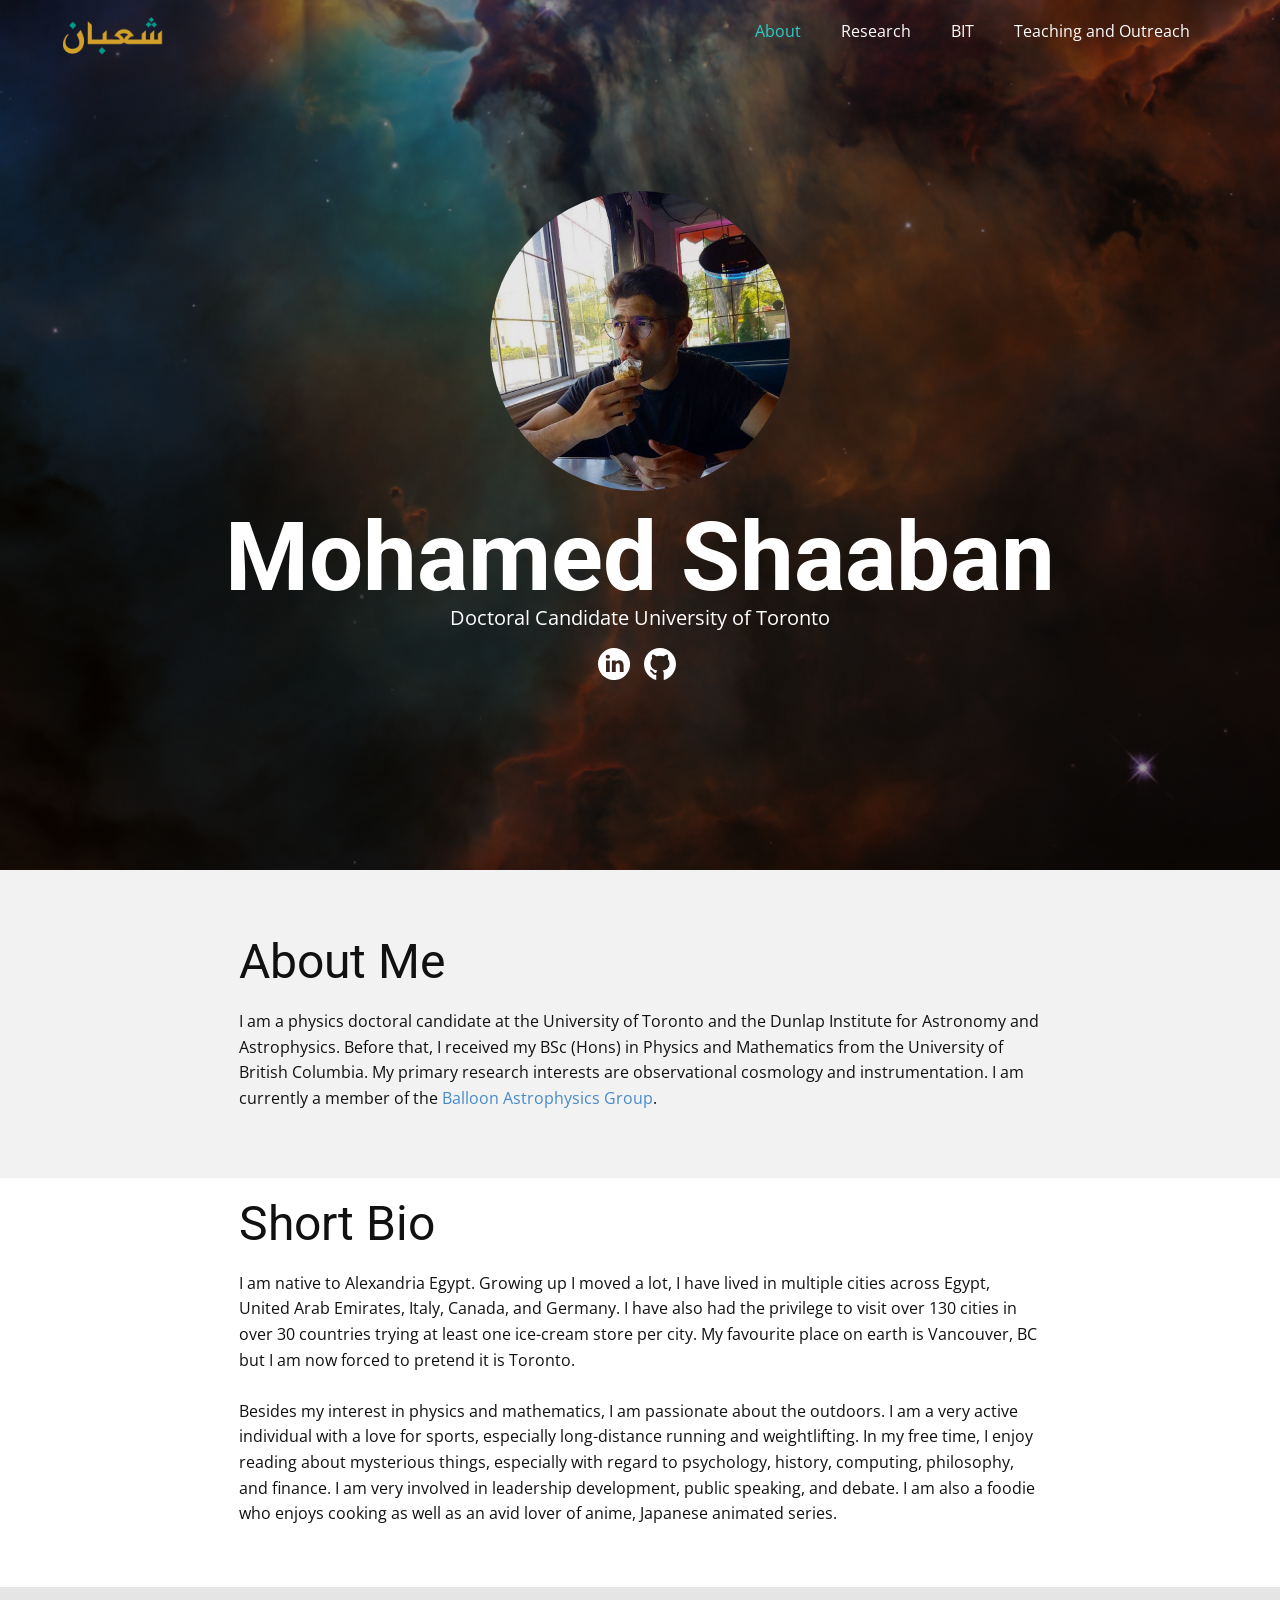
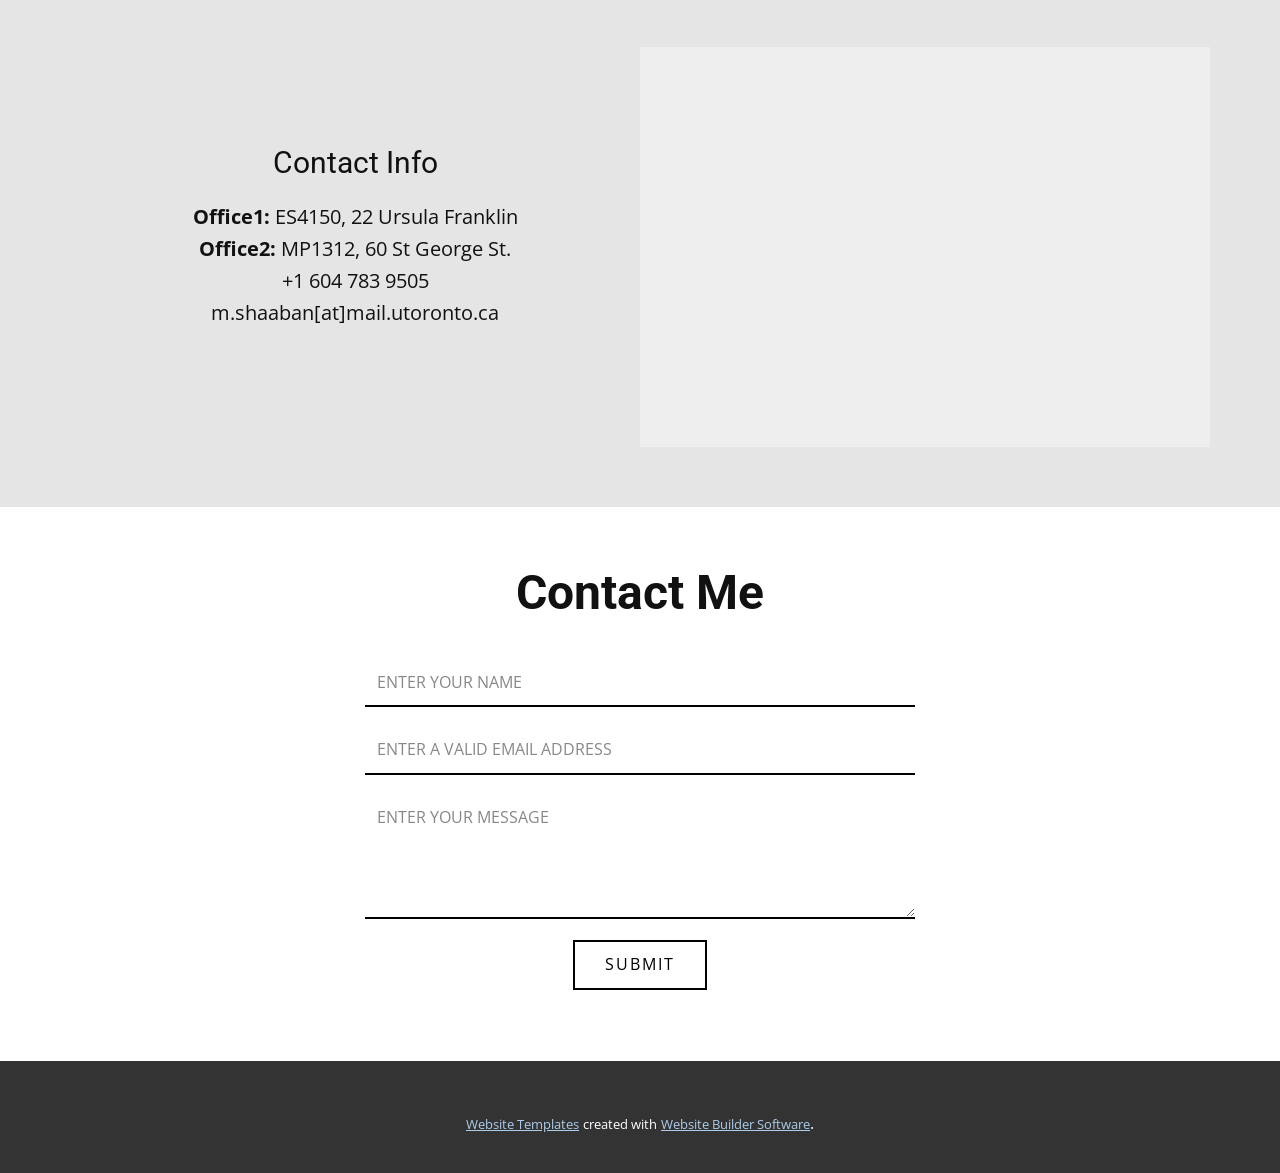
==== commit 0df79e34: "updated site after np got fixed" ====
--- a/index.html
+++ b/index.html
@@ -9,10 +9,13 @@
     <title>About</title>
     <link rel="stylesheet" href="nicepage.css" media="screen">
 <link rel="stylesheet" href="About.css" media="screen">
-    <script class="u-script" type="text/javascript" src="jquery-1.9.1.min.js" defer=""></script>
+    <script class="u-script" type="text/javascript" src="jquery.js" defer=""></script>
     <script class="u-script" type="text/javascript" src="nicepage.js" defer=""></script>
-    <meta name="generator" content="Nicepage 2.26.5, nicepage.com">
+    <meta name="generator" content="Nicepage 2.28.1, nicepage.com">
+    <script type="text/javascript" src="//static.nicepage.com/shared/assets/jquery-1.9.1.min.js" defer="defer"></script>
     <link id="u-theme-google-font" rel="stylesheet" href="https://fonts.googleapis.com/css?family=Roboto:100,100i,300,300i,400,400i,500,500i,700,700i,900,900i|Open+Sans:300,300i,400,400i,600,600i,700,700i,800,800i">
+    
+    
     
     
     
@@ -20,7 +23,7 @@
     <script type="application/ld+json">{
 		"@context": "http://schema.org",
 		"@type": "Organization",
-		"name": "WebSite115450",
+		"name": "",
 		"url": "index.html",
 		"logo": "images/aljazeera-svg-removebg-preview1.png"
 }</script>
@@ -30,14 +33,14 @@
     <link rel="canonical" href="index.html">
     <meta property="og:url" content="index.html">
   </head>
-  <body data-home-page="https://website115450.nicepage.io/About.html?version=6a2f2197-3f65-405d-b7d9-eb3d1fe3da5d" data-home-page-title="About" class="u-body u-overlap u-overlap-contrast"><header class="u-clearfix u-header u-header" id="sec-1306"><div class="u-clearfix u-sheet u-sheet-1">
+  <body data-home-page="About.html" data-home-page-title="About" class="u-body u-overlap u-overlap-contrast"><header class="u-clearfix u-header u-header" id="sec-1306"><div class="u-clearfix u-sheet u-sheet-1">
         <a href="About.html" class="u-image u-logo u-image-1" title="About">
           <img src="images/aljazeera-svg-removebg-preview1.png" class="u-logo-image u-logo-image-1" data-image-width="104.0388">
         </a>
         <nav class="u-menu u-menu-dropdown u-offcanvas u-menu-1">
           <div class="menu-collapse" style="font-size: 1rem; letter-spacing: 0;">
             <a class="u-button-style u-custom-left-right-menu-spacing u-custom-padding-bottom u-custom-top-bottom-menu-spacing u-nav-link u-text-active-palette-4-base u-text-hover-palette-2-base u-text-white" href="#">
-              <svg><use xlink:href="#menu-hamburger"></use></svg>
+              <svg><use xmlns:xlink="http://www.w3.org/1999/xlink" xlink:href="#menu-hamburger"></use></svg>
               <svg version="1.1" xmlns="http://www.w3.org/2000/svg" xmlns:xlink="http://www.w3.org/1999/xlink"><defs><symbol id="menu-hamburger" viewBox="0 0 16 16" style="width: 16px; height: 16px;"><rect y="1" width="16" height="2"></rect><rect y="7" width="16" height="2"></rect><rect y="13" width="16" height="2"></rect>
 </symbol>
 </defs></svg>
@@ -47,7 +50,7 @@
             <ul class="u-nav u-unstyled u-nav-1"><li class="u-nav-item"><a class="u-button-style u-nav-link u-text-active-palette-4-base u-text-hover-palette-2-base u-text-white" href="About.html" style="padding: 10px 20px;">About</a>
 </li><li class="u-nav-item"><a class="u-button-style u-nav-link u-text-active-palette-4-base u-text-hover-palette-2-base u-text-white" href="Research.html" style="padding: 10px 20px;">Research</a>
 </li><li class="u-nav-item"><a class="u-button-style u-nav-link u-text-active-palette-4-base u-text-hover-palette-2-base u-text-white" href="BIT.html" style="padding: 10px 20px;">BIT</a>
-</li><li class="u-nav-item"><a class="u-button-style u-nav-link u-text-active-palette-4-base u-text-hover-palette-2-base u-text-white" href="Outreach.html" style="padding: 10px 20px;">Outreach</a>
+</li><li class="u-nav-item"><a class="u-button-style u-nav-link u-text-active-palette-4-base u-text-hover-palette-2-base u-text-white" href="Teaching-and-Outreach.html" style="padding: 10px 20px;">Teaching and Outreach</a>
 </li></ul>
           </div>
           <div class="u-custom-menu u-nav-container-collapse">
@@ -56,7 +59,7 @@
               <ul class="u-align-center u-nav u-popupmenu-items u-unstyled u-nav-2"><li class="u-nav-item"><a class="u-button-style u-nav-link" href="About.html" style="padding: 10px 20px;">About</a>
 </li><li class="u-nav-item"><a class="u-button-style u-nav-link" href="Research.html" style="padding: 10px 20px;">Research</a>
 </li><li class="u-nav-item"><a class="u-button-style u-nav-link" href="BIT.html" style="padding: 10px 20px;">BIT</a>
-</li><li class="u-nav-item"><a class="u-button-style u-nav-link" href="Outreach.html" style="padding: 10px 20px;">Outreach</a>
+</li><li class="u-nav-item"><a class="u-button-style u-nav-link" href="Teaching-and-Outreach.html" style="padding: 10px 20px;">Teaching and Outreach</a>
 </li></ul>
             </div>
             <div class="u-black u-menu-overlay u-opacity u-opacity-70"></div>
@@ -67,15 +70,15 @@
       <div class="u-clearfix u-sheet u-valign-middle-lg u-valign-middle-md u-valign-middle-sm u-valign-middle-xs u-sheet-1">
         <div alt="" class="u-image u-image-circle u-image-1" src="" data-image-width="899" data-image-height="899"></div>
         <h1 class="u-align-center u-text u-text-white u-title u-text-1">
-          <a class="u-active-none u-border-0 u-btn u-button-style u-hover-none u-none u-text-white u-btn-1" href="#sec-c2b7">Mohamed Shaaban<br>
+          <a class="u-active-none u-border-0 u-btn u-button-style u-hover-none u-none u-text-white u-btn-1" href="#sec-c2b7" spellcheck="false">Mohamed Shaaban<br>
           </a>
         </h1>
         <p class="u-align-center u-large-text u-text u-text-default u-text-variant u-text-2">Doctoral Candidate University of Toronto <br>
         </p>
         <div class="u-social-icons u-spacing-10 u-social-icons-1">
-          <a class="u-social-url" target="_blank" href="https://linkedin.com/in/mohamed-shaaban-873749165"><span class="u-icon u-icon-circle u-social-linkedin u-social-type-fill u-icon-1"><svg class="u-svg-link" preserveAspectRatio="xMidYMin slice" viewBox="0 0 112 112" style=""><use xlink:href="#svg-38c5"></use></svg><svg xmlns="http://www.w3.org/2000/svg" xmlns:xlink="http://www.w3.org/1999/xlink" version="1.1" xml:space="preserve" class="u-svg-content" viewBox="0 0 112 112" x="0px" y="0px" id="svg-38c5"><path d="M62.1,49.3v-0.1C62.1,49.2,62,49.2,62.1,49.3L62.1,49.3z"></path><path d="M56.1,0C25.1,0,0,25.1,0,56.1s25.1,56.1,56.1,56.1c31,0,56.1-25.1,56.1-56.1S87.1,0,56.1,0z M41.3,83.7H27.9 V43.4h13.4V83.7z M34.6,37.9L34.6,37.9c-4.6,0-7.5-3.1-7.5-7c0-4,3-7,7.6-7c4.6,0,7.4,3,7.5,7C42.2,34.8,39.2,37.9,34.6,37.9z M89.6,83.7H76.2V62.2c0-5.4-1.9-9.1-6.8-9.1c-3.7,0-5.9,2.5-6.9,4.9c-0.4,0.9-0.4,2.1-0.4,3.3v22.5H48.7c0,0,0.2-36.5,0-40.3h13.4 v5.7c1.8-2.7,5-6.7,12.1-6.7c8.8,0,15.4,5.8,15.4,18.1V83.7z"></path></svg></span>
+          <a class="u-social-url" target="_blank" href="https://linkedin.com/in/mohamed-shaaban-873749165"><span class="u-icon u-icon-circle u-social-linkedin u-social-type-fill u-icon-1"><svg class="u-svg-link" preserveAspectRatio="xMidYMin slice" viewBox="0 0 112 112" style=""><use xmlns:xlink="http://www.w3.org/1999/xlink" xlink:href="#svg-38c5"></use></svg><svg xmlns="http://www.w3.org/2000/svg" xmlns:xlink="http://www.w3.org/1999/xlink" version="1.1" xml:space="preserve" class="u-svg-content" viewBox="0 0 112 112" x="0px" y="0px" id="svg-38c5"><path d="M62.1,49.3v-0.1C62.1,49.2,62,49.2,62.1,49.3L62.1,49.3z"></path><path d="M56.1,0C25.1,0,0,25.1,0,56.1s25.1,56.1,56.1,56.1c31,0,56.1-25.1,56.1-56.1S87.1,0,56.1,0z M41.3,83.7H27.9 V43.4h13.4V83.7z M34.6,37.9L34.6,37.9c-4.6,0-7.5-3.1-7.5-7c0-4,3-7,7.6-7c4.6,0,7.4,3,7.5,7C42.2,34.8,39.2,37.9,34.6,37.9z M89.6,83.7H76.2V62.2c0-5.4-1.9-9.1-6.8-9.1c-3.7,0-5.9,2.5-6.9,4.9c-0.4,0.9-0.4,2.1-0.4,3.3v22.5H48.7c0,0,0.2-36.5,0-40.3h13.4 v5.7c1.8-2.7,5-6.7,12.1-6.7c8.8,0,15.4,5.8,15.4,18.1V83.7z"></path></svg></span>
           </a>
-        </div><span class="u-icon u-icon-circle u-text-white u-icon-2" data-href="https://www.github.com/ShaabanM" data-target="_blank"><svg class="u-svg-link" preserveAspectRatio="xMidYMin slice" viewBox="0 0 512 512" style=""><use xlink:href="#svg-6430"></use></svg><svg xmlns="http://www.w3.org/2000/svg" xmlns:xlink="http://www.w3.org/1999/xlink" version="1.1" xml:space="preserve" class="u-svg-content" viewBox="0 0 512 512" id="svg-6430"><path d="m256 0c-140.609375 0-256 115.390625-256 256 0 119.988281 84.195312 228.984375 196 256v-84.695312c-11.078125 2.425781-21.273438 2.496093-32.550781-.828126-15.128907-4.464843-27.421875-14.542968-36.546875-29.910156-5.816406-9.8125-16.125-20.453125-26.878906-19.671875l-2.636719-29.882812c23.253906-1.992188 43.371093 14.167969 55.3125 34.230469 5.304687 8.921874 11.410156 14.152343 19.246093 16.464843 7.574219 2.230469 15.707032 1.160157 25.183594-2.1875 2.378906-18.972656 11.070313-26.074219 17.636719-36.074219v-.015624c-66.679687-9.945313-93.253906-45.320313-103.800781-73.242188-13.976563-37.074219-6.476563-83.390625 18.238281-112.660156.480469-.570313 1.347656-2.0625 1.011719-3.105469-11.332032-34.230469 2.476562-62.546875 2.984375-65.550781 13.078125 3.867187 15.203125-3.890625 56.808593 21.386718l7.191407 4.320313c3.007812 1.792969 2.0625.769531 5.070312.542969 17.371094-4.71875 35.683594-7.324219 53.726563-7.558594 18.179687.234375 36.375 2.839844 54.464844 7.75l2.328124.234375c-.203124-.03125.632813-.148437 2.035157-.984375 51.972656-31.480469 50.105469-21.191406 64.042969-25.722656.503906 3.007812 14.128906 31.785156 2.917968 65.582031-1.511718 4.65625 45.058594 47.300781 19.246094 115.753906-10.546875 27.933594-37.117188 63.308594-103.796875 73.253907v.015624c8.546875 13.027344 18.816406 19.957032 18.761719 46.832032v105.722656c111.808594-27.015625 196-136.011719 196-256 .003906-140.609375-115.386719-256-255.996094-256zm0 0"></path></svg></span>
+        </div><span class="u-icon u-icon-circle u-text-white u-icon-2" data-href="https://www.github.com/ShaabanM" data-target="_blank"><svg class="u-svg-link" preserveAspectRatio="xMidYMin slice" viewBox="0 0 512 512" style=""><use xmlns:xlink="http://www.w3.org/1999/xlink" xlink:href="#svg-6430"></use></svg><svg xmlns="http://www.w3.org/2000/svg" xmlns:xlink="http://www.w3.org/1999/xlink" version="1.1" xml:space="preserve" class="u-svg-content" viewBox="0 0 512 512" id="svg-6430"><path d="m256 0c-140.609375 0-256 115.390625-256 256 0 119.988281 84.195312 228.984375 196 256v-84.695312c-11.078125 2.425781-21.273438 2.496093-32.550781-.828126-15.128907-4.464843-27.421875-14.542968-36.546875-29.910156-5.816406-9.8125-16.125-20.453125-26.878906-19.671875l-2.636719-29.882812c23.253906-1.992188 43.371093 14.167969 55.3125 34.230469 5.304687 8.921874 11.410156 14.152343 19.246093 16.464843 7.574219 2.230469 15.707032 1.160157 25.183594-2.1875 2.378906-18.972656 11.070313-26.074219 17.636719-36.074219v-.015624c-66.679687-9.945313-93.253906-45.320313-103.800781-73.242188-13.976563-37.074219-6.476563-83.390625 18.238281-112.660156.480469-.570313 1.347656-2.0625 1.011719-3.105469-11.332032-34.230469 2.476562-62.546875 2.984375-65.550781 13.078125 3.867187 15.203125-3.890625 56.808593 21.386718l7.191407 4.320313c3.007812 1.792969 2.0625.769531 5.070312.542969 17.371094-4.71875 35.683594-7.324219 53.726563-7.558594 18.179687.234375 36.375 2.839844 54.464844 7.75l2.328124.234375c-.203124-.03125.632813-.148437 2.035157-.984375 51.972656-31.480469 50.105469-21.191406 64.042969-25.722656.503906 3.007812 14.128906 31.785156 2.917968 65.582031-1.511718 4.65625 45.058594 47.300781 19.246094 115.753906-10.546875 27.933594-37.117188 63.308594-103.796875 73.253907v.015624c8.546875 13.027344 18.816406 19.957032 18.761719 46.832032v105.722656c111.808594-27.015625 196-136.011719 196-256 .003906-140.609375-115.386719-256-255.996094-256zm0 0"></path></svg></span>
       </div>
     </section>
     <section class="u-clearfix u-grey-5 u-section-2" id="sec-c2b7">
@@ -104,6 +107,64 @@
         </p>
       </div>
     </section>
+    <section class="u-clearfix u-grey-10 u-section-4" id="sec-0adb">
+      <div class="u-clearfix u-sheet u-sheet-1">
+        <div class="u-clearfix u-expanded-width u-layout-wrap u-layout-wrap-1">
+          <div class="u-layout">
+            <div class="u-layout-row">
+              <div class="u-align-center u-container-style u-layout-cell u-left-cell u-size-30 u-layout-cell-1">
+                <div class="u-container-layout u-valign-middle u-container-layout-1">
+                  <h3 class="u-text u-text-default u-text-1">Contact Info<br>
+                  </h3>
+                  <p class="u-large-text u-text u-text-default u-text-font u-text-variant u-text-2" spellcheck="false"><b>Office1:</b> ES4150, 22 Ursula Franklin<br><b>Office2: </b>MP1312, 60 St George St.<br>+1 604 783 9505<br>m.shaaban[at]mail.utoronto.ca<br>
+                  </p>
+                </div>
+              </div>
+              <div class="u-container-style u-layout-cell u-right-cell u-size-30 u-layout-cell-2">
+                <div class="u-container-layout u-container-layout-2">
+                  <div class="u-expanded u-grey-light-2 u-map">
+                    <div class="embed-responsive">
+                      <iframe class="embed-responsive-item" src="//maps.google.com/maps?output=embed&amp;q=22%20Ursula%20Franklin%20St%2C%20Toronto%2C%20ON%20M5S%203B1&amp;z=14&amp;t=m" data-map="[base64]"></iframe>
+                    </div>
+                  </div>
+                </div>
+              </div>
+            </div>
+          </div>
+        </div>
+      </div>
+    </section>
+    <section class="u-align-center u-clearfix u-section-5" id="sec-3969">
+      <div class="u-clearfix u-sheet u-valign-middle u-sheet-1">
+        <h1 class="u-text u-text-1">Contact Me<br>
+        </h1>
+        <div class="u-form u-form-1">
+          <form action="//localhost:51889/editor/Forms/Process" method="POST" class="u-clearfix u-form-spacing-20 u-form-vertical u-inner-form" style="padding: 10px" source="email" name="form">
+            <input type="hidden" id="siteId" name="siteId" value="115450">
+            <input type="hidden" id="pageId" name="pageId" value="115451">
+            <div class="u-form-group u-form-name u-form-group-1">
+              <label for="name-3b9a" class="u-form-control-hidden u-label">Name</label>
+              <input type="text" placeholder="Enter your Name" id="name-3b9a" name="name" class="u-border-2 u-border-black u-border-no-left u-border-no-right u-border-no-top u-input u-input-rectangle u-input-1" required="">
+            </div>
+            <div class="u-form-email u-form-group u-form-group-2">
+              <label for="email-3b9a" class="u-form-control-hidden u-label">Email</label>
+              <input type="email" placeholder="Enter a valid email address" id="email-3b9a" name="email" class="u-border-2 u-border-black u-border-no-left u-border-no-right u-border-no-top u-input u-input-rectangle u-input-2" required="">
+            </div>
+            <div class="u-form-group u-form-message u-form-group-3">
+              <label for="message-3b9a" class="u-form-control-hidden u-label">Message</label>
+              <textarea placeholder="Enter your message" rows="4" cols="50" id="message-3b9a" name="message" class="u-border-2 u-border-black u-border-no-left u-border-no-right u-border-no-top u-input u-input-rectangle u-input-3" required=""></textarea>
+            </div>
+            <div class="u-align-center u-form-group u-form-submit u-form-group-4">
+              <a href="https://nicepage.com" class="u-border-2 u-border-black u-btn u-btn-rectangle u-btn-submit u-button-style u-none u-btn-1">Submit</a>
+              <input type="submit" value="submit" class="u-form-control-hidden">
+            </div>
+            <div class="u-form-send-message u-form-send-success"> Thank you! Your message has been sent. </div>
+            <div class="u-form-send-error u-form-send-message"> Unable to send your message. Please fix errors then try again. </div>
+            <input type="hidden" value="" name="recaptchaResponse">
+          </form>
+        </div>
+      </div>
+    </section>
     
     
     <footer class="u-align-left u-clearfix u-footer u-grey-80 u-footer" id="sec-6a99"><div class="u-clearfix u-sheet u-sheet-1"></div></footer>
--- a/nicepage.css
+++ b/nicepage.css
@@ -1,11 +1,11 @@
 /*begin-commonstyles animate*/@charset "UTF-8";
 
 /*!
- * animate.css -http://daneden.me/animate
- * Version - 3.7.0
+ * animate.css -https://daneden.github.io/animate.css/
+ * Version - 3.7.2
  * Licensed under the MIT license - http://opensource.org/licenses/MIT
  *
- * Copyright (c) 2018 Daniel Eden
+ * Copyright (c) 2019 Daniel Eden
  */
 
 @-webkit-keyframes bounce {
@@ -3613,12 +3613,14 @@
   animation-duration: 3s;
 }
 
-@media (prefers-reduced-motion) {
+@media (print), (prefers-reduced-motion: reduce) {
   .animated {
-    -webkit-animation: unset !important;
-    animation: unset !important;
-    -webkit-transition: none !important;
-    transition: none !important;
+    -webkit-animation-duration: 1ms !important;
+    animation-duration: 1ms !important;
+    -webkit-transition-duration: 1ms !important;
+    transition-duration: 1ms !important;
+    -webkit-animation-iteration-count: 1 !important;
+    animation-iteration-count: 1 !important;
   }
 }
 /*end-commonstyles animate*//*! normalize.css v4.1.1 | MIT License | github.com/necolas/normalize.css */
@@ -4303,7 +4305,6 @@
 .u-text:not(ul):not(ol):not(p):not(.u-post-content):not(.u-block-content):not(.u-product-desc) a,
 .u-text:not(ul):not(ol):not(p):not(.u-post-content):not(.u-block-content):not(.u-product-desc) a:hover {
   text-decoration: none;
-  border-width: 0;
 }
 .u-link,
 a {
@@ -4403,6 +4404,7 @@
   transition: border-color ease-in-out 0.15s, box-shadow ease-in-out 0.15s;
   background-color: transparent;
   color: inherit;
+  height: auto;
 }
 .u-form-horizontal label,
 .u-form-horizontal input {
@@ -5095,6 +5097,9 @@
 .u-form .u-form-vertical .u-form-group.u-form-agree {
   align-items: baseline;
 }
+.u-form-send-message {
+  z-index: 1;
+}
 .u-form-send-error {
   background: #F95D51;
 }
@@ -7331,6 +7336,413 @@
 blockquote.u-text.u-indent-0 {
   padding-left: 0px;
 }
+ul.u-text li:last-child {
+  margin-bottom: 0;
+}
+.u-vertical-spacing.u-spacing-100 > li:not(:last-child) {
+  margin-right: 0 !important;
+  margin-bottom: 100px;
+}
+.u-vertical-spacing.u-spacing-99 > li:not(:last-child) {
+  margin-right: 0 !important;
+  margin-bottom: 99px;
+}
+.u-vertical-spacing.u-spacing-98 > li:not(:last-child) {
+  margin-right: 0 !important;
+  margin-bottom: 98px;
+}
+.u-vertical-spacing.u-spacing-97 > li:not(:last-child) {
+  margin-right: 0 !important;
+  margin-bottom: 97px;
+}
+.u-vertical-spacing.u-spacing-96 > li:not(:last-child) {
+  margin-right: 0 !important;
+  margin-bottom: 96px;
+}
+.u-vertical-spacing.u-spacing-95 > li:not(:last-child) {
+  margin-right: 0 !important;
+  margin-bottom: 95px;
+}
+.u-vertical-spacing.u-spacing-94 > li:not(:last-child) {
+  margin-right: 0 !important;
+  margin-bottom: 94px;
+}
+.u-vertical-spacing.u-spacing-93 > li:not(:last-child) {
+  margin-right: 0 !important;
+  margin-bottom: 93px;
+}
+.u-vertical-spacing.u-spacing-92 > li:not(:last-child) {
+  margin-right: 0 !important;
+  margin-bottom: 92px;
+}
+.u-vertical-spacing.u-spacing-91 > li:not(:last-child) {
+  margin-right: 0 !important;
+  margin-bottom: 91px;
+}
+.u-vertical-spacing.u-spacing-90 > li:not(:last-child) {
+  margin-right: 0 !important;
+  margin-bottom: 90px;
+}
+.u-vertical-spacing.u-spacing-89 > li:not(:last-child) {
+  margin-right: 0 !important;
+  margin-bottom: 89px;
+}
+.u-vertical-spacing.u-spacing-88 > li:not(:last-child) {
+  margin-right: 0 !important;
+  margin-bottom: 88px;
+}
+.u-vertical-spacing.u-spacing-87 > li:not(:last-child) {
+  margin-right: 0 !important;
+  margin-bottom: 87px;
+}
+.u-vertical-spacing.u-spacing-86 > li:not(:last-child) {
+  margin-right: 0 !important;
+  margin-bottom: 86px;
+}
+.u-vertical-spacing.u-spacing-85 > li:not(:last-child) {
+  margin-right: 0 !important;
+  margin-bottom: 85px;
+}
+.u-vertical-spacing.u-spacing-84 > li:not(:last-child) {
+  margin-right: 0 !important;
+  margin-bottom: 84px;
+}
+.u-vertical-spacing.u-spacing-83 > li:not(:last-child) {
+  margin-right: 0 !important;
+  margin-bottom: 83px;
+}
+.u-vertical-spacing.u-spacing-82 > li:not(:last-child) {
+  margin-right: 0 !important;
+  margin-bottom: 82px;
+}
+.u-vertical-spacing.u-spacing-81 > li:not(:last-child) {
+  margin-right: 0 !important;
+  margin-bottom: 81px;
+}
+.u-vertical-spacing.u-spacing-80 > li:not(:last-child) {
+  margin-right: 0 !important;
+  margin-bottom: 80px;
+}
+.u-vertical-spacing.u-spacing-79 > li:not(:last-child) {
+  margin-right: 0 !important;
+  margin-bottom: 79px;
+}
+.u-vertical-spacing.u-spacing-78 > li:not(:last-child) {
+  margin-right: 0 !important;
+  margin-bottom: 78px;
+}
+.u-vertical-spacing.u-spacing-77 > li:not(:last-child) {
+  margin-right: 0 !important;
+  margin-bottom: 77px;
+}
+.u-vertical-spacing.u-spacing-76 > li:not(:last-child) {
+  margin-right: 0 !important;
+  margin-bottom: 76px;
+}
+.u-vertical-spacing.u-spacing-75 > li:not(:last-child) {
+  margin-right: 0 !important;
+  margin-bottom: 75px;
+}
+.u-vertical-spacing.u-spacing-74 > li:not(:last-child) {
+  margin-right: 0 !important;
+  margin-bottom: 74px;
+}
+.u-vertical-spacing.u-spacing-73 > li:not(:last-child) {
+  margin-right: 0 !important;
+  margin-bottom: 73px;
+}
+.u-vertical-spacing.u-spacing-72 > li:not(:last-child) {
+  margin-right: 0 !important;
+  margin-bottom: 72px;
+}
+.u-vertical-spacing.u-spacing-71 > li:not(:last-child) {
+  margin-right: 0 !important;
+  margin-bottom: 71px;
+}
+.u-vertical-spacing.u-spacing-70 > li:not(:last-child) {
+  margin-right: 0 !important;
+  margin-bottom: 70px;
+}
+.u-vertical-spacing.u-spacing-69 > li:not(:last-child) {
+  margin-right: 0 !important;
+  margin-bottom: 69px;
+}
+.u-vertical-spacing.u-spacing-68 > li:not(:last-child) {
+  margin-right: 0 !important;
+  margin-bottom: 68px;
+}
+.u-vertical-spacing.u-spacing-67 > li:not(:last-child) {
+  margin-right: 0 !important;
+  margin-bottom: 67px;
+}
+.u-vertical-spacing.u-spacing-66 > li:not(:last-child) {
+  margin-right: 0 !important;
+  margin-bottom: 66px;
+}
+.u-vertical-spacing.u-spacing-65 > li:not(:last-child) {
+  margin-right: 0 !important;
+  margin-bottom: 65px;
+}
+.u-vertical-spacing.u-spacing-64 > li:not(:last-child) {
+  margin-right: 0 !important;
+  margin-bottom: 64px;
+}
+.u-vertical-spacing.u-spacing-63 > li:not(:last-child) {
+  margin-right: 0 !important;
+  margin-bottom: 63px;
+}
+.u-vertical-spacing.u-spacing-62 > li:not(:last-child) {
+  margin-right: 0 !important;
+  margin-bottom: 62px;
+}
+.u-vertical-spacing.u-spacing-61 > li:not(:last-child) {
+  margin-right: 0 !important;
+  margin-bottom: 61px;
+}
+.u-vertical-spacing.u-spacing-60 > li:not(:last-child) {
+  margin-right: 0 !important;
+  margin-bottom: 60px;
+}
+.u-vertical-spacing.u-spacing-59 > li:not(:last-child) {
+  margin-right: 0 !important;
+  margin-bottom: 59px;
+}
+.u-vertical-spacing.u-spacing-58 > li:not(:last-child) {
+  margin-right: 0 !important;
+  margin-bottom: 58px;
+}
+.u-vertical-spacing.u-spacing-57 > li:not(:last-child) {
+  margin-right: 0 !important;
+  margin-bottom: 57px;
+}
+.u-vertical-spacing.u-spacing-56 > li:not(:last-child) {
+  margin-right: 0 !important;
+  margin-bottom: 56px;
+}
+.u-vertical-spacing.u-spacing-55 > li:not(:last-child) {
+  margin-right: 0 !important;
+  margin-bottom: 55px;
+}
+.u-vertical-spacing.u-spacing-54 > li:not(:last-child) {
+  margin-right: 0 !important;
+  margin-bottom: 54px;
+}
+.u-vertical-spacing.u-spacing-53 > li:not(:last-child) {
+  margin-right: 0 !important;
+  margin-bottom: 53px;
+}
+.u-vertical-spacing.u-spacing-52 > li:not(:last-child) {
+  margin-right: 0 !important;
+  margin-bottom: 52px;
+}
+.u-vertical-spacing.u-spacing-51 > li:not(:last-child) {
+  margin-right: 0 !important;
+  margin-bottom: 51px;
+}
+.u-vertical-spacing.u-spacing-50 > li:not(:last-child) {
+  margin-right: 0 !important;
+  margin-bottom: 50px;
+}
+.u-vertical-spacing.u-spacing-49 > li:not(:last-child) {
+  margin-right: 0 !important;
+  margin-bottom: 49px;
+}
+.u-vertical-spacing.u-spacing-48 > li:not(:last-child) {
+  margin-right: 0 !important;
+  margin-bottom: 48px;
+}
+.u-vertical-spacing.u-spacing-47 > li:not(:last-child) {
+  margin-right: 0 !important;
+  margin-bottom: 47px;
+}
+.u-vertical-spacing.u-spacing-46 > li:not(:last-child) {
+  margin-right: 0 !important;
+  margin-bottom: 46px;
+}
+.u-vertical-spacing.u-spacing-45 > li:not(:last-child) {
+  margin-right: 0 !important;
+  margin-bottom: 45px;
+}
+.u-vertical-spacing.u-spacing-44 > li:not(:last-child) {
+  margin-right: 0 !important;
+  margin-bottom: 44px;
+}
+.u-vertical-spacing.u-spacing-43 > li:not(:last-child) {
+  margin-right: 0 !important;
+  margin-bottom: 43px;
+}
+.u-vertical-spacing.u-spacing-42 > li:not(:last-child) {
+  margin-right: 0 !important;
+  margin-bottom: 42px;
+}
+.u-vertical-spacing.u-spacing-41 > li:not(:last-child) {
+  margin-right: 0 !important;
+  margin-bottom: 41px;
+}
+.u-vertical-spacing.u-spacing-40 > li:not(:last-child) {
+  margin-right: 0 !important;
+  margin-bottom: 40px;
+}
+.u-vertical-spacing.u-spacing-39 > li:not(:last-child) {
+  margin-right: 0 !important;
+  margin-bottom: 39px;
+}
+.u-vertical-spacing.u-spacing-38 > li:not(:last-child) {
+  margin-right: 0 !important;
+  margin-bottom: 38px;
+}
+.u-vertical-spacing.u-spacing-37 > li:not(:last-child) {
+  margin-right: 0 !important;
+  margin-bottom: 37px;
+}
+.u-vertical-spacing.u-spacing-36 > li:not(:last-child) {
+  margin-right: 0 !important;
+  margin-bottom: 36px;
+}
+.u-vertical-spacing.u-spacing-35 > li:not(:last-child) {
+  margin-right: 0 !important;
+  margin-bottom: 35px;
+}
+.u-vertical-spacing.u-spacing-34 > li:not(:last-child) {
+  margin-right: 0 !important;
+  margin-bottom: 34px;
+}
+.u-vertical-spacing.u-spacing-33 > li:not(:last-child) {
+  margin-right: 0 !important;
+  margin-bottom: 33px;
+}
+.u-vertical-spacing.u-spacing-32 > li:not(:last-child) {
+  margin-right: 0 !important;
+  margin-bottom: 32px;
+}
+.u-vertical-spacing.u-spacing-31 > li:not(:last-child) {
+  margin-right: 0 !important;
+  margin-bottom: 31px;
+}
+.u-vertical-spacing.u-spacing-30 > li:not(:last-child) {
+  margin-right: 0 !important;
+  margin-bottom: 30px;
+}
+.u-vertical-spacing.u-spacing-29 > li:not(:last-child) {
+  margin-right: 0 !important;
+  margin-bottom: 29px;
+}
+.u-vertical-spacing.u-spacing-28 > li:not(:last-child) {
+  margin-right: 0 !important;
+  margin-bottom: 28px;
+}
+.u-vertical-spacing.u-spacing-27 > li:not(:last-child) {
+  margin-right: 0 !important;
+  margin-bottom: 27px;
+}
+.u-vertical-spacing.u-spacing-26 > li:not(:last-child) {
+  margin-right: 0 !important;
+  margin-bottom: 26px;
+}
+.u-vertical-spacing.u-spacing-25 > li:not(:last-child) {
+  margin-right: 0 !important;
+  margin-bottom: 25px;
+}
+.u-vertical-spacing.u-spacing-24 > li:not(:last-child) {
+  margin-right: 0 !important;
+  margin-bottom: 24px;
+}
+.u-vertical-spacing.u-spacing-23 > li:not(:last-child) {
+  margin-right: 0 !important;
+  margin-bottom: 23px;
+}
+.u-vertical-spacing.u-spacing-22 > li:not(:last-child) {
+  margin-right: 0 !important;
+  margin-bottom: 22px;
+}
+.u-vertical-spacing.u-spacing-21 > li:not(:last-child) {
+  margin-right: 0 !important;
+  margin-bottom: 21px;
+}
+.u-vertical-spacing.u-spacing-20 > li:not(:last-child) {
+  margin-right: 0 !important;
+  margin-bottom: 20px;
+}
+.u-vertical-spacing.u-spacing-19 > li:not(:last-child) {
+  margin-right: 0 !important;
+  margin-bottom: 19px;
+}
+.u-vertical-spacing.u-spacing-18 > li:not(:last-child) {
+  margin-right: 0 !important;
+  margin-bottom: 18px;
+}
+.u-vertical-spacing.u-spacing-17 > li:not(:last-child) {
+  margin-right: 0 !important;
+  margin-bottom: 17px;
+}
+.u-vertical-spacing.u-spacing-16 > li:not(:last-child) {
+  margin-right: 0 !important;
+  margin-bottom: 16px;
+}
+.u-vertical-spacing.u-spacing-15 > li:not(:last-child) {
+  margin-right: 0 !important;
+  margin-bottom: 15px;
+}
+.u-vertical-spacing.u-spacing-14 > li:not(:last-child) {
+  margin-right: 0 !important;
+  margin-bottom: 14px;
+}
+.u-vertical-spacing.u-spacing-13 > li:not(:last-child) {
+  margin-right: 0 !important;
+  margin-bottom: 13px;
+}
+.u-vertical-spacing.u-spacing-12 > li:not(:last-child) {
+  margin-right: 0 !important;
+  margin-bottom: 12px;
+}
+.u-vertical-spacing.u-spacing-11 > li:not(:last-child) {
+  margin-right: 0 !important;
+  margin-bottom: 11px;
+}
+.u-vertical-spacing.u-spacing-10 > li:not(:last-child) {
+  margin-right: 0 !important;
+  margin-bottom: 10px;
+}
+.u-vertical-spacing.u-spacing-9 > li:not(:last-child) {
+  margin-right: 0 !important;
+  margin-bottom: 9px;
+}
+.u-vertical-spacing.u-spacing-8 > li:not(:last-child) {
+  margin-right: 0 !important;
+  margin-bottom: 8px;
+}
+.u-vertical-spacing.u-spacing-7 > li:not(:last-child) {
+  margin-right: 0 !important;
+  margin-bottom: 7px;
+}
+.u-vertical-spacing.u-spacing-6 > li:not(:last-child) {
+  margin-right: 0 !important;
+  margin-bottom: 6px;
+}
+.u-vertical-spacing.u-spacing-5 > li:not(:last-child) {
+  margin-right: 0 !important;
+  margin-bottom: 5px;
+}
+.u-vertical-spacing.u-spacing-4 > li:not(:last-child) {
+  margin-right: 0 !important;
+  margin-bottom: 4px;
+}
+.u-vertical-spacing.u-spacing-3 > li:not(:last-child) {
+  margin-right: 0 !important;
+  margin-bottom: 3px;
+}
+.u-vertical-spacing.u-spacing-2 > li:not(:last-child) {
+  margin-right: 0 !important;
+  margin-bottom: 2px;
+}
+.u-vertical-spacing.u-spacing-1 > li:not(:last-child) {
+  margin-right: 0 !important;
+  margin-bottom: 1px;
+}
+.u-vertical-spacing.u-spacing-0 > li:not(:last-child) {
+  margin-right: 0 !important;
+  margin-bottom: 0px;
+}
 .u-backlink {
   position: relative;
   text-align: center;
@@ -7416,7 +7828,6 @@
 .u-image,
 .u-background-effect-image,
 .u-video-poster {
-  border-width: 0;
   object-fit: cover;
   display: block;
   vertical-align: middle;
@@ -7667,6 +8078,11 @@
     flex-direction: column;
   }
 }
+.u-valign-middle > *,
+.u-valign-top > *,
+.u-valign-bottom > * {
+  flex-shrink: 0;
+}
 .u-valign-middle {
   justify-content: center;
 }
@@ -11339,6 +11755,10 @@
   background-color: transparent !important;
   background-image: none !important;
 }
+.u-offcanvas-opened .u-header.u-sticky {
+  z-index: auto;
+  position: absolute !important;
+}
 .u-hide-header .u-header,
 .u-hide-footer .u-footer {
   display: none;
@@ -13151,7 +13571,6 @@
 }
 .u-group {
   display: flex;
-  border-width: 0;
 }
 .u-line.u-line-horizontal {
   border-right-width: 0;
@@ -13162,9 +13581,6 @@
   border-right-width: 0;
   border-bottom-width: 0;
   border-top-width: 0;
-}
-.u-shape {
-  border-width: 0;
 }
 .u-shape-svg {
   border: none !important;
@@ -15908,6 +16324,44 @@
   color: #CCC;
   text-decoration: underline;
 }
+/* previews */
+.pswp__caption {
+  text-align: center;
+}
+.pswp__caption__center {
+  bottom: 3em;
+}
+.pswp__previews {
+  position: absolute;
+  bottom: 0;
+  left: 0;
+  width: 100%;
+  display: flex;
+  flex-flow: row;
+  justify-content: center;
+  background-color: rgba(0, 0, 0, 0.3);
+  overflow: auto;
+  scrollbar-width: none;
+}
+.pswp__previews img {
+  width: 5em;
+  height: 5em;
+  object-fit: cover;
+  opacity: 0.3;
+  transition: opacity 0.3s;
+  cursor: pointer;
+}
+.pswp__previews img:hover {
+  opacity: 1;
+}
+.pswp__previews img.active {
+  opacity: 1;
+  cursor: default;
+}
+.pswp__previews::-webkit-scrollbar {
+  display: none;
+}
+/* end previews  */
 /*end-commonstyles photoswipe*/
 /*begin-commonstyles photoswipe-default*/
 /*! PhotoSwipe Default UI CSS by Dmitry Semenov | photoswipe.com | MIT license */
@@ -16546,8 +17000,26 @@
 .u-no-transition *:after {
   transition: none !important;
 }
-.u-gallery-item {
-  border-width: 0px;
+.u-layout-carousel.u-gallery.u-product-zoom .u-back-slide,
+.u-layout-thumbnails.u-gallery.u-product-zoom .u-back-slide {
+  background-size: contain;
+  background-position: 50% 50%;
+  cursor: zoom-in;
+  overflow: hidden;
+}
+.u-layout-carousel.u-gallery.u-product-zoom .u-back-slide.hover img,
+.u-layout-thumbnails.u-gallery.u-product-zoom .u-back-slide.hover img {
+  opacity: 1;
+}
+.u-layout-carousel.u-gallery.u-product-zoom .u-back-slide img,
+.u-layout-thumbnails.u-gallery.u-product-zoom .u-back-slide img {
+  min-width: 120%;
+  min-height: 120%;
+  height: auto;
+  width: auto;
+  opacity: 0;
+  transition: opacity .5s;
+  pointer-events: none;
 }
 .u-repeater {
   display: grid;
@@ -16556,7 +17028,6 @@
 .u-repeater-item {
   display: flex;
   position: relative;
-  border-width: 0px;
 }
 .u-table table {
   width: 100%;
@@ -16747,24 +17218,34 @@
   font-size: 1em;
   fill: currentColor;
   vertical-align: middle;
+  white-space: nowrap;
+}
+.u-text .u-icon.u-file-icon > img[src],
+.u-btn .u-icon.u-file-icon > img[src],
+.u-table-cell .u-icon.u-file-icon > img[src],
+.u-tab-link .u-icon.u-file-icon > img[src] {
+  display: inline-block;
+  height: 1em;
+  width: auto;
+  line-height: 1;
+  vertical-align: -0.15em;
 }
 .u-text .u-icon > svg,
 .u-btn .u-icon > svg,
 .u-table-cell .u-icon > svg,
 .u-tab-link .u-icon > svg {
   display: inline-block;
-  position: absolute;
-  top: 50%;
-  left: 50%;
   width: 1em;
   height: 1em;
-  transform: translate(-50%, -50%);
   line-height: 1;
-}
-.u-text .u-icon > img,
-.u-btn .u-icon > img,
-.u-table-cell .u-icon > img,
-.u-tab-link .u-icon > img {
+  vertical-align: -0.15em;
+}
+.u-text .u-icon > svg + img,
+.u-btn .u-icon > svg + img,
+.u-table-cell .u-icon > svg + img,
+.u-tab-link .u-icon > svg + img {
+  position: absolute !important;
+  left: 0 !important;
   display: inline !important;
   padding: 0.5em !important;
   margin: 0 !important;
@@ -16783,13 +17264,17 @@
 }
 .u-table-cell .u-btn,
 .u-text .u-btn {
-  display: inline;
+  display: inline-block;
   margin-top: 0;
   margin-bottom: 0;
   vertical-align: baseline;
   white-space: normal;
   text-align: inherit;
 }
+.u-table-cell .u-btn.u-button-link,
+.u-text .u-btn.u-button-link {
+  display: inline;
+}
 .u-slider {
   display: flex;
   flex-direction: column;
@@ -16814,33 +17299,99 @@
   grid-template-columns: repeat(3, auto);
   min-height: 100%;
 }
+.u-layout-thumbnails,
 .u-layout-carousel {
   display: flex;
 }
+.u-layout-thumbnails .u-carousel-inner,
 .u-layout-carousel .u-carousel-inner {
   flex: 1;
 }
+.u-layout-thumbnails .u-carousel-item,
 .u-layout-carousel .u-carousel-item {
   height: 100%;
   flex-direction: column;
 }
+.u-layout-thumbnails .u-carousel-item.u-active,
 .u-layout-carousel .u-carousel-item.u-active,
+.u-layout-thumbnails .u-carousel-item.u-carousel-item-next,
 .u-layout-carousel .u-carousel-item.u-carousel-item-next,
+.u-layout-thumbnails .u-carousel-item.u-carousel-item-prev,
 .u-layout-carousel .u-carousel-item.u-carousel-item-prev {
   display: flex;
 }
+.u-layout-thumbnails .u-carousel-item .u-back-slide,
 .u-layout-carousel .u-carousel-item .u-back-slide {
   position: relative;
 }
-.u-layout-carousel .u-carousel-item .u-over-slide {
+.u-layout-carousel .u-over-slide {
   position: relative;
   height: auto;
 }
-.u-products-item {
-  border-width: 0px;
+.u-layout-thumbnails {
+  flex-direction: column;
+  grid-gap: 0 !important;
+}
+.u-layout-thumbnails .u-over-slide {
+  display: none;
+}
+.u-layout-thumbnails .u-carousel-indicators {
+  display: none;
+}
+.u-layout-thumbnails .u-carousel-thumbnails {
+  padding-left: 0;
+  margin: 0;
+  list-style: none;
+  display: flex;
+  overflow-x: auto;
+}
+.u-layout-thumbnails .u-carousel-thumbnail {
+  flex-shrink: 0;
+  overflow: hidden;
+}
+.u-carousel-thumbnail-image {
+  display: block;
+  width: 100%;
+  height: 100%;
+  object-fit: cover;
+}
+.u-thumbnails-position-bottom {
+  flex-direction: column;
+}
+.u-thumbnails-position-bottom .u-carousel-thumbnails {
+  flex-direction: row;
+  order: 10;
+  overflow-x: auto;
+}
+.u-thumbnails-position-top {
+  flex-direction: column;
+}
+.u-thumbnails-position-top .u-carousel-thumbnails {
+  flex-direction: row;
+  order: -1;
+  overflow-x: auto;
+}
+.u-thumbnails-position-left {
+  flex-direction: row;
+}
+.u-thumbnails-position-left .u-carousel-thumbnails {
+  flex-direction: column;
+  order: -1;
+  overflow-y: auto;
+}
+.u-thumbnails-position-right {
+  flex-direction: row;
+}
+.u-thumbnails-position-right .u-carousel-thumbnails {
+  flex-direction: column;
+  order: 10;
+  overflow-y: auto;
 }
 .u-product {
   display: flex;
+}
+.u-gallery.u-product-control .u-back-image {
+  object-fit: contain;
 }
 .u-product-price {
   display: table;
@@ -16890,7 +17441,6 @@
 .u-dialog {
   display: flex;
   position: relative;
-  border-width: 0;
 }
 .u-dialog-close-button {
   position: absolute;
@@ -16973,7 +17523,6 @@
   margin: 0;
   -webkit-text-decoration-skip: objects;
   border: none;
-  border-width: 0;
   margin: 0 !important;
   position: absolute;
   top: 0;
@@ -17285,9 +17834,6 @@
 .u-carousel-right .u-carousel-inner .u-active.u-carousel-item-left {
   transform: translate3d(100%, 0, 0);
 }
-.u-btn.u-gradient {
-  border-width: 0;
-}
 [class*="u-border-"],
 .u-link[class*="u-border-"] {
   border-style: solid;
@@ -17544,310 +18090,310 @@
 .u-link.u-border-20 {
   border-width: 0 0 20px 0;
 }
-.u-border-radius-0,
-.u-border-radius-0:before,
-.u-border-radius-0 .u-background-effect,
-.u-border-radius-0 > .u-container-layout {
+.u-radius-0,
+.u-radius-0:before,
+.u-radius-0 .u-background-effect,
+.u-radius-0 > .u-container-layout {
   border-radius: 0px !important;
 }
-.u-border-radius-1,
-.u-border-radius-1:before,
-.u-border-radius-1 .u-background-effect,
-.u-border-radius-1 > .u-container-layout {
+.u-radius-1,
+.u-radius-1:before,
+.u-radius-1 .u-background-effect,
+.u-radius-1 > .u-container-layout {
   border-radius: 1px !important;
 }
-.u-border-radius-2,
-.u-border-radius-2:before,
-.u-border-radius-2 .u-background-effect,
-.u-border-radius-2 > .u-container-layout {
+.u-radius-2,
+.u-radius-2:before,
+.u-radius-2 .u-background-effect,
+.u-radius-2 > .u-container-layout {
   border-radius: 2px !important;
 }
-.u-border-radius-3,
-.u-border-radius-3:before,
-.u-border-radius-3 .u-background-effect,
-.u-border-radius-3 > .u-container-layout {
+.u-radius-3,
+.u-radius-3:before,
+.u-radius-3 .u-background-effect,
+.u-radius-3 > .u-container-layout {
   border-radius: 3px !important;
 }
-.u-border-radius-4,
-.u-border-radius-4:before,
-.u-border-radius-4 .u-background-effect,
-.u-border-radius-4 > .u-container-layout {
+.u-radius-4,
+.u-radius-4:before,
+.u-radius-4 .u-background-effect,
+.u-radius-4 > .u-container-layout {
   border-radius: 4px !important;
 }
-.u-border-radius-5,
-.u-border-radius-5:before,
-.u-border-radius-5 .u-background-effect,
-.u-border-radius-5 > .u-container-layout {
+.u-radius-5,
+.u-radius-5:before,
+.u-radius-5 .u-background-effect,
+.u-radius-5 > .u-container-layout {
   border-radius: 5px !important;
 }
-.u-border-radius-6,
-.u-border-radius-6:before,
-.u-border-radius-6 .u-background-effect,
-.u-border-radius-6 > .u-container-layout {
+.u-radius-6,
+.u-radius-6:before,
+.u-radius-6 .u-background-effect,
+.u-radius-6 > .u-container-layout {
   border-radius: 6px !important;
 }
-.u-border-radius-7,
-.u-border-radius-7:before,
-.u-border-radius-7 .u-background-effect,
-.u-border-radius-7 > .u-container-layout {
+.u-radius-7,
+.u-radius-7:before,
+.u-radius-7 .u-background-effect,
+.u-radius-7 > .u-container-layout {
   border-radius: 7px !important;
 }
-.u-border-radius-8,
-.u-border-radius-8:before,
-.u-border-radius-8 .u-background-effect,
-.u-border-radius-8 > .u-container-layout {
+.u-radius-8,
+.u-radius-8:before,
+.u-radius-8 .u-background-effect,
+.u-radius-8 > .u-container-layout {
   border-radius: 8px !important;
 }
-.u-border-radius-9,
-.u-border-radius-9:before,
-.u-border-radius-9 .u-background-effect,
-.u-border-radius-9 > .u-container-layout {
+.u-radius-9,
+.u-radius-9:before,
+.u-radius-9 .u-background-effect,
+.u-radius-9 > .u-container-layout {
   border-radius: 9px !important;
 }
-.u-border-radius-10,
-.u-border-radius-10:before,
-.u-border-radius-10 .u-background-effect,
-.u-border-radius-10 > .u-container-layout {
+.u-radius-10,
+.u-radius-10:before,
+.u-radius-10 .u-background-effect,
+.u-radius-10 > .u-container-layout {
   border-radius: 10px !important;
 }
-.u-border-radius-11,
-.u-border-radius-11:before,
-.u-border-radius-11 .u-background-effect,
-.u-border-radius-11 > .u-container-layout {
+.u-radius-11,
+.u-radius-11:before,
+.u-radius-11 .u-background-effect,
+.u-radius-11 > .u-container-layout {
   border-radius: 11px !important;
 }
-.u-border-radius-12,
-.u-border-radius-12:before,
-.u-border-radius-12 .u-background-effect,
-.u-border-radius-12 > .u-container-layout {
+.u-radius-12,
+.u-radius-12:before,
+.u-radius-12 .u-background-effect,
+.u-radius-12 > .u-container-layout {
   border-radius: 12px !important;
 }
-.u-border-radius-13,
-.u-border-radius-13:before,
-.u-border-radius-13 .u-background-effect,
-.u-border-radius-13 > .u-container-layout {
+.u-radius-13,
+.u-radius-13:before,
+.u-radius-13 .u-background-effect,
+.u-radius-13 > .u-container-layout {
   border-radius: 13px !important;
 }
-.u-border-radius-14,
-.u-border-radius-14:before,
-.u-border-radius-14 .u-background-effect,
-.u-border-radius-14 > .u-container-layout {
+.u-radius-14,
+.u-radius-14:before,
+.u-radius-14 .u-background-effect,
+.u-radius-14 > .u-container-layout {
   border-radius: 14px !important;
 }
-.u-border-radius-15,
-.u-border-radius-15:before,
-.u-border-radius-15 .u-background-effect,
-.u-border-radius-15 > .u-container-layout {
+.u-radius-15,
+.u-radius-15:before,
+.u-radius-15 .u-background-effect,
+.u-radius-15 > .u-container-layout {
   border-radius: 15px !important;
 }
-.u-border-radius-16,
-.u-border-radius-16:before,
-.u-border-radius-16 .u-background-effect,
-.u-border-radius-16 > .u-container-layout {
+.u-radius-16,
+.u-radius-16:before,
+.u-radius-16 .u-background-effect,
+.u-radius-16 > .u-container-layout {
   border-radius: 16px !important;
 }
-.u-border-radius-17,
-.u-border-radius-17:before,
-.u-border-radius-17 .u-background-effect,
-.u-border-radius-17 > .u-container-layout {
+.u-radius-17,
+.u-radius-17:before,
+.u-radius-17 .u-background-effect,
+.u-radius-17 > .u-container-layout {
   border-radius: 17px !important;
 }
-.u-border-radius-18,
-.u-border-radius-18:before,
-.u-border-radius-18 .u-background-effect,
-.u-border-radius-18 > .u-container-layout {
+.u-radius-18,
+.u-radius-18:before,
+.u-radius-18 .u-background-effect,
+.u-radius-18 > .u-container-layout {
   border-radius: 18px !important;
 }
-.u-border-radius-19,
-.u-border-radius-19:before,
-.u-border-radius-19 .u-background-effect,
-.u-border-radius-19 > .u-container-layout {
+.u-radius-19,
+.u-radius-19:before,
+.u-radius-19 .u-background-effect,
+.u-radius-19 > .u-container-layout {
   border-radius: 19px !important;
 }
-.u-border-radius-20,
-.u-border-radius-20:before,
-.u-border-radius-20 .u-background-effect,
-.u-border-radius-20 > .u-container-layout {
+.u-radius-20,
+.u-radius-20:before,
+.u-radius-20 .u-background-effect,
+.u-radius-20 > .u-container-layout {
   border-radius: 20px !important;
 }
-.u-border-radius-21,
-.u-border-radius-21:before,
-.u-border-radius-21 .u-background-effect,
-.u-border-radius-21 > .u-container-layout {
+.u-radius-21,
+.u-radius-21:before,
+.u-radius-21 .u-background-effect,
+.u-radius-21 > .u-container-layout {
   border-radius: 21px !important;
 }
-.u-border-radius-22,
-.u-border-radius-22:before,
-.u-border-radius-22 .u-background-effect,
-.u-border-radius-22 > .u-container-layout {
+.u-radius-22,
+.u-radius-22:before,
+.u-radius-22 .u-background-effect,
+.u-radius-22 > .u-container-layout {
   border-radius: 22px !important;
 }
-.u-border-radius-23,
-.u-border-radius-23:before,
-.u-border-radius-23 .u-background-effect,
-.u-border-radius-23 > .u-container-layout {
+.u-radius-23,
+.u-radius-23:before,
+.u-radius-23 .u-background-effect,
+.u-radius-23 > .u-container-layout {
   border-radius: 23px !important;
 }
-.u-border-radius-24,
-.u-border-radius-24:before,
-.u-border-radius-24 .u-background-effect,
-.u-border-radius-24 > .u-container-layout {
+.u-radius-24,
+.u-radius-24:before,
+.u-radius-24 .u-background-effect,
+.u-radius-24 > .u-container-layout {
   border-radius: 24px !important;
 }
-.u-border-radius-25,
-.u-border-radius-25:before,
-.u-border-radius-25 .u-background-effect,
-.u-border-radius-25 > .u-container-layout {
+.u-radius-25,
+.u-radius-25:before,
+.u-radius-25 .u-background-effect,
+.u-radius-25 > .u-container-layout {
   border-radius: 25px !important;
 }
-.u-border-radius-26,
-.u-border-radius-26:before,
-.u-border-radius-26 .u-background-effect,
-.u-border-radius-26 > .u-container-layout {
+.u-radius-26,
+.u-radius-26:before,
+.u-radius-26 .u-background-effect,
+.u-radius-26 > .u-container-layout {
   border-radius: 26px !important;
 }
-.u-border-radius-27,
-.u-border-radius-27:before,
-.u-border-radius-27 .u-background-effect,
-.u-border-radius-27 > .u-container-layout {
+.u-radius-27,
+.u-radius-27:before,
+.u-radius-27 .u-background-effect,
+.u-radius-27 > .u-container-layout {
   border-radius: 27px !important;
 }
-.u-border-radius-28,
-.u-border-radius-28:before,
-.u-border-radius-28 .u-background-effect,
-.u-border-radius-28 > .u-container-layout {
+.u-radius-28,
+.u-radius-28:before,
+.u-radius-28 .u-background-effect,
+.u-radius-28 > .u-container-layout {
   border-radius: 28px !important;
 }
-.u-border-radius-29,
-.u-border-radius-29:before,
-.u-border-radius-29 .u-background-effect,
-.u-border-radius-29 > .u-container-layout {
+.u-radius-29,
+.u-radius-29:before,
+.u-radius-29 .u-background-effect,
+.u-radius-29 > .u-container-layout {
   border-radius: 29px !important;
 }
-.u-border-radius-30,
-.u-border-radius-30:before,
-.u-border-radius-30 .u-background-effect,
-.u-border-radius-30 > .u-container-layout {
+.u-radius-30,
+.u-radius-30:before,
+.u-radius-30 .u-background-effect,
+.u-radius-30 > .u-container-layout {
   border-radius: 30px !important;
 }
-.u-border-radius-31,
-.u-border-radius-31:before,
-.u-border-radius-31 .u-background-effect,
-.u-border-radius-31 > .u-container-layout {
+.u-radius-31,
+.u-radius-31:before,
+.u-radius-31 .u-background-effect,
+.u-radius-31 > .u-container-layout {
   border-radius: 31px !important;
 }
-.u-border-radius-32,
-.u-border-radius-32:before,
-.u-border-radius-32 .u-background-effect,
-.u-border-radius-32 > .u-container-layout {
+.u-radius-32,
+.u-radius-32:before,
+.u-radius-32 .u-background-effect,
+.u-radius-32 > .u-container-layout {
   border-radius: 32px !important;
 }
-.u-border-radius-33,
-.u-border-radius-33:before,
-.u-border-radius-33 .u-background-effect,
-.u-border-radius-33 > .u-container-layout {
+.u-radius-33,
+.u-radius-33:before,
+.u-radius-33 .u-background-effect,
+.u-radius-33 > .u-container-layout {
   border-radius: 33px !important;
 }
-.u-border-radius-34,
-.u-border-radius-34:before,
-.u-border-radius-34 .u-background-effect,
-.u-border-radius-34 > .u-container-layout {
+.u-radius-34,
+.u-radius-34:before,
+.u-radius-34 .u-background-effect,
+.u-radius-34 > .u-container-layout {
   border-radius: 34px !important;
 }
-.u-border-radius-35,
-.u-border-radius-35:before,
-.u-border-radius-35 .u-background-effect,
-.u-border-radius-35 > .u-container-layout {
+.u-radius-35,
+.u-radius-35:before,
+.u-radius-35 .u-background-effect,
+.u-radius-35 > .u-container-layout {
   border-radius: 35px !important;
 }
-.u-border-radius-36,
-.u-border-radius-36:before,
-.u-border-radius-36 .u-background-effect,
-.u-border-radius-36 > .u-container-layout {
+.u-radius-36,
+.u-radius-36:before,
+.u-radius-36 .u-background-effect,
+.u-radius-36 > .u-container-layout {
   border-radius: 36px !important;
 }
-.u-border-radius-37,
-.u-border-radius-37:before,
-.u-border-radius-37 .u-background-effect,
-.u-border-radius-37 > .u-container-layout {
+.u-radius-37,
+.u-radius-37:before,
+.u-radius-37 .u-background-effect,
+.u-radius-37 > .u-container-layout {
   border-radius: 37px !important;
 }
-.u-border-radius-38,
-.u-border-radius-38:before,
-.u-border-radius-38 .u-background-effect,
-.u-border-radius-38 > .u-container-layout {
+.u-radius-38,
+.u-radius-38:before,
+.u-radius-38 .u-background-effect,
+.u-radius-38 > .u-container-layout {
   border-radius: 38px !important;
 }
-.u-border-radius-39,
-.u-border-radius-39:before,
-.u-border-radius-39 .u-background-effect,
-.u-border-radius-39 > .u-container-layout {
+.u-radius-39,
+.u-radius-39:before,
+.u-radius-39 .u-background-effect,
+.u-radius-39 > .u-container-layout {
   border-radius: 39px !important;
 }
-.u-border-radius-40,
-.u-border-radius-40:before,
-.u-border-radius-40 .u-background-effect,
-.u-border-radius-40 > .u-container-layout {
+.u-radius-40,
+.u-radius-40:before,
+.u-radius-40 .u-background-effect,
+.u-radius-40 > .u-container-layout {
   border-radius: 40px !important;
 }
-.u-border-radius-41,
-.u-border-radius-41:before,
-.u-border-radius-41 .u-background-effect,
-.u-border-radius-41 > .u-container-layout {
+.u-radius-41,
+.u-radius-41:before,
+.u-radius-41 .u-background-effect,
+.u-radius-41 > .u-container-layout {
   border-radius: 41px !important;
 }
-.u-border-radius-42,
-.u-border-radius-42:before,
-.u-border-radius-42 .u-background-effect,
-.u-border-radius-42 > .u-container-layout {
+.u-radius-42,
+.u-radius-42:before,
+.u-radius-42 .u-background-effect,
+.u-radius-42 > .u-container-layout {
   border-radius: 42px !important;
 }
-.u-border-radius-43,
-.u-border-radius-43:before,
-.u-border-radius-43 .u-background-effect,
-.u-border-radius-43 > .u-container-layout {
+.u-radius-43,
+.u-radius-43:before,
+.u-radius-43 .u-background-effect,
+.u-radius-43 > .u-container-layout {
   border-radius: 43px !important;
 }
-.u-border-radius-44,
-.u-border-radius-44:before,
-.u-border-radius-44 .u-background-effect,
-.u-border-radius-44 > .u-container-layout {
+.u-radius-44,
+.u-radius-44:before,
+.u-radius-44 .u-background-effect,
+.u-radius-44 > .u-container-layout {
   border-radius: 44px !important;
 }
-.u-border-radius-45,
-.u-border-radius-45:before,
-.u-border-radius-45 .u-background-effect,
-.u-border-radius-45 > .u-container-layout {
+.u-radius-45,
+.u-radius-45:before,
+.u-radius-45 .u-background-effect,
+.u-radius-45 > .u-container-layout {
   border-radius: 45px !important;
 }
-.u-border-radius-46,
-.u-border-radius-46:before,
-.u-border-radius-46 .u-background-effect,
-.u-border-radius-46 > .u-container-layout {
+.u-radius-46,
+.u-radius-46:before,
+.u-radius-46 .u-background-effect,
+.u-radius-46 > .u-container-layout {
   border-radius: 46px !important;
 }
-.u-border-radius-47,
-.u-border-radius-47:before,
-.u-border-radius-47 .u-background-effect,
-.u-border-radius-47 > .u-container-layout {
+.u-radius-47,
+.u-radius-47:before,
+.u-radius-47 .u-background-effect,
+.u-radius-47 > .u-container-layout {
   border-radius: 47px !important;
 }
-.u-border-radius-48,
-.u-border-radius-48:before,
-.u-border-radius-48 .u-background-effect,
-.u-border-radius-48 > .u-container-layout {
+.u-radius-48,
+.u-radius-48:before,
+.u-radius-48 .u-background-effect,
+.u-radius-48 > .u-container-layout {
   border-radius: 48px !important;
 }
-.u-border-radius-49,
-.u-border-radius-49:before,
-.u-border-radius-49 .u-background-effect,
-.u-border-radius-49 > .u-container-layout {
+.u-radius-49,
+.u-radius-49:before,
+.u-radius-49 .u-background-effect,
+.u-radius-49 > .u-container-layout {
   border-radius: 49px !important;
 }
-.u-border-radius-50,
-.u-border-radius-50:before,
-.u-border-radius-50 .u-background-effect,
-.u-border-radius-50 > .u-container-layout {
+.u-radius-50,
+.u-radius-50:before,
+.u-radius-50 .u-background-effect,
+.u-radius-50 > .u-container-layout {
   border-radius: 50px !important;
 }
 /*begin-variables font-family*/
@@ -29880,284 +30426,283 @@
 }
 /*end-variables colors*/
 
-/*# sourceMappingURL=nicepage.css.map*/
 /*begin-variables sitestylecss*/
 
 
 
-    
-
-    /** common-rules **/
-    h1.u-title
-    {
+        
+
+        /** common-rules **/
+        h1.u-title
+        {
         font-weight: 400;
         font-size: 4.5rem;
         line-height: 1.1;
         margin-top: 20px;
         margin-bottom: 20px;
-    }
-    h2.u-subtitle
-    {
+        }
+        h2.u-subtitle
+        {
         font-weight: 400;
         font-size: 2.25rem;
         line-height: 1.1;
         margin-top: 20px;
         margin-bottom: 20px;
-    }
-    h1:not(.u-title)
-    {
+        }
+        h1:not(.u-title)
+        {
         font-weight: 400;
         font-size: 3rem;
         line-height: 1.1;
         margin-top: 20px;
         margin-bottom: 20px;
-    }
-    h2:not(.u-subtitle)
-    {
+        }
+        h2:not(.u-subtitle)
+        {
         font-weight: 400;
         font-size: 2.25rem;
         line-height: 1.1;
         margin-top: 20px;
         margin-bottom: 20px;
-    }
-    h3
-    {
+        }
+        h3
+        {
         font-weight: 400;
         font-size: 1.875rem;
         line-height: 1.2;
         margin-top: 20px;
         margin-bottom: 20px;
-    }
-    h4
-    {
+        }
+        h4
+        {
         font-weight: 400;
         font-size: 1.5rem;
         line-height: 1.2;
         margin-top: 20px;
         margin-bottom: 20px;
-    }
-    h5
-    {
+        }
+        h5
+        {
         font-weight: 400;
         font-size: 1.25rem;
         line-height: 1.2;
         margin-top: 20px;
         margin-bottom: 20px;
-    }
-    h6
-    {
+        }
+        h6
+        {
         font-weight: 400;
         font-size: 1.125rem;
         line-height: 1.2;
         margin-top: 20px;
         margin-bottom: 20px;
-    }
-    p.u-large-text
-    {
+        }
+        p.u-large-text
+        {
         font-size: 1.25rem;
         margin-top: 20px;
         margin-bottom: 20px;
-    }
-    p.u-small-text
-    {
+        }
+        p.u-small-text
+        {
         font-size: 0.875rem;
         margin-top: 20px;
         margin-bottom: 20px;
-    }
-    p:not(.u-text-variant)
-    {
+        }
+        p:not(.u-text-variant)
+        {
         margin-top: 20px;
         margin-bottom: 20px;
-    }
-    .u-btn
-    {
+        }
+        .u-btn
+        {
         margin-top: 20px;
         margin-bottom: 20px;
-    }
-    blockquote
-    {
+        }
+        blockquote
+        {
         font-style: italic;
         padding-left: 20px;
         border-width: 4px;
         margin-top: 20px;
         margin-bottom: 20px;
-    }
-    .u-metadata
-    {
+        }
+        .u-metadata
+        {
         margin-top: 20px;
         margin-bottom: 20px;
-    }
-    ul:not(.u-unstyled)
-    {
+        }
+        ul:not(.u-unstyled)
+        {
         margin-top: 20px;
         margin-bottom: 20px;
-    }
-    ol
-    {
+        }
+        ol
+        {
         margin-top: 20px;
         margin-bottom: 20px;
-    }
-    .u-post-content
-    {
+        }
+        .u-post-content
+        {
         margin-top: 20px;
         margin-bottom: 20px;
-    }
-    /** common-rules **/
-
-    /** publish-rules **/
-    /*begin-media rules*/
-    @media (max-width: 767px) {
+        }
+        /** common-rules **/
+
+        /** publish-rules **/
+        /*begin-media rules*/
+        @media (max-width: 767px) {
         h1.u-title
         {
-            font-size: 3.75rem;
+        font-size: 3.75rem;
         }
-    }
-    @media (max-width: 575px) {
+        }
+        @media (max-width: 575px) {
         h1.u-title
         {
-            font-size: 3rem;
+        font-size: 3rem;
         }
-    }
-    @media (max-width: 575px) {
+        }
+        @media (max-width: 575px) {
         h2.u-subtitle
         {
-            font-size: 1.5rem;
+        font-size: 1.5rem;
         }
-    }
-    @media (max-width: 575px) {
+        }
+        @media (max-width: 575px) {
         h1:not(.u-title)
         {
-            font-size: 2.25rem;
+        font-size: 2.25rem;
         }
-    }
-    @media (max-width: 575px) {
+        }
+        @media (max-width: 575px) {
         h2:not(.u-subtitle)
         {
-            font-size: 1.5rem;
+        font-size: 1.5rem;
         }
-    }
-    @media (max-width: 575px) {
+        }
+        @media (max-width: 575px) {
         h3
         {
-            font-size: 1.5rem;
+        font-size: 1.5rem;
         }
-    }
-    /*end-media rules*/
-    /** publish-rules **/
-
-    
-
-    /** cms-rules **/
-    /*begin-responsive rules*/
-    .u-sm h1.u-title
-    {
+        }
+        /*end-media rules*/
+        /** publish-rules **/
+
+        
+
+        /** cms-rules **/
+        /*begin-responsive rules*/
+        .u-sm h1.u-title
+        {
         font-size: 3.75rem;
-    }
-    .u-xs h1.u-title
-    {
+        }
+        .u-xs h1.u-title
+        {
         font-size: 3rem;
-    }
-    .u-xs h2.u-subtitle
-    {
+        }
+        .u-xs h2.u-subtitle
+        {
         font-size: 1.5rem;
-    }
-    .u-xs h1:not(.u-title)
-    {
+        }
+        .u-xs h1:not(.u-title)
+        {
         font-size: 2.25rem;
-    }
-    .u-xs h2:not(.u-subtitle)
-    {
+        }
+        .u-xs h2:not(.u-subtitle)
+        {
         font-size: 1.5rem;
-    }
-    .u-xs h3
-    {
+        }
+        .u-xs h3
+        {
         font-size: 1.5rem;
-    }
-    /*end-responsive rules*/
-    /** cms-rules **/
-
-    /** color-rules **/
-    .u-overlap.u-overlap-transparent:not(.u-overlap-contrast) .u-header :not(.u-nav-item) > a,
-    .u-gradient > .u-container-layout > a,
-    .u-image:not(.u-shading) > .u-container-layout > a,
-    a
-    {
+        }
+        /*end-responsive rules*/
+        /** cms-rules **/
+
+        /** color-rules **/
+        .u-overlap.u-overlap-transparent:not(.u-overlap-contrast) .u-header :not(.u-nav-item) > a,
+        .u-gradient > .u-container-layout > a,
+        .u-image:not(.u-shading) > .u-container-layout > a,
+        a
+        {
         color: #478ac9;
-    }
-    .u-overlap.u-overlap-transparent:not(.u-overlap-contrast) .u-header :not(.u-nav-item) > a:hover,
-    .u-gradient > .u-container-layout > a:hover,
-    .u-image:not(.u-shading) > .u-container-layout > a:hover,
-    a:hover
-    {
+        }
+        .u-overlap.u-overlap-transparent:not(.u-overlap-contrast) .u-header :not(.u-nav-item) > a:hover,
+        .u-gradient > .u-container-layout > a:hover,
+        .u-image:not(.u-shading) > .u-container-layout > a:hover,
+        a:hover
+        {
         color: #387cbd;
-    }
-    .u-overlap.u-overlap-transparent:not(.u-overlap-contrast) .u-header :not(.u-nav-item) > .u-btn,
-    .u-gradient > .u-container-layout > .u-btn,
-    .u-image:not(.u-shading) > .u-container-layout > .u-btn,
-    .u-btn
-    {
+        }
+        .u-overlap.u-overlap-transparent:not(.u-overlap-contrast) .u-header :not(.u-nav-item) > .u-btn,
+        .u-gradient > .u-container-layout > .u-btn,
+        .u-image:not(.u-shading) > .u-container-layout > .u-btn,
+        .u-btn
+        {
         background-color: #478ac9;
         color: #ffffff;
-    }
-    .u-overlap.u-overlap-transparent:not(.u-overlap-contrast) .u-header :not(.u-nav-item) > .u-btn:hover,
-    .u-gradient > .u-container-layout > .u-btn:hover,
-    .u-image:not(.u-shading) > .u-container-layout > .u-btn:hover,
-    .u-btn:hover
-    {
+        }
+        .u-overlap.u-overlap-transparent:not(.u-overlap-contrast) .u-header :not(.u-nav-item) > .u-btn:hover,
+        .u-gradient > .u-container-layout > .u-btn:hover,
+        .u-image:not(.u-shading) > .u-container-layout > .u-btn:hover,
+        .u-btn:hover
+        {
         background-color: #387cbd;
         color: #e6e6e6;
-    }
-    .u-overlap.u-overlap-transparent:not(.u-overlap-contrast) .u-header :not(.u-nav-item) > .u-btn:focus,
-    .u-gradient > .u-container-layout > .u-btn:focus,
-    .u-image:not(.u-shading) > .u-container-layout > .u-btn:focus,
-    .u-btn:focus
-    {
+        }
+        .u-overlap.u-overlap-transparent:not(.u-overlap-contrast) .u-header :not(.u-nav-item) > .u-btn:focus,
+        .u-gradient > .u-container-layout > .u-btn:focus,
+        .u-image:not(.u-shading) > .u-container-layout > .u-btn:focus,
+        .u-btn:focus
+        {
         background-color: #387cbd;
         color: #e6e6e6;
-    }
-    .u-overlap.u-overlap-transparent:not(.u-overlap-contrast) .u-header :not(.u-nav-item) > .u-btn:active,
-    .u-gradient > .u-container-layout > .u-btn:active,
-    .u-image:not(.u-shading) > .u-container-layout > .u-btn:active,
-    .u-btn:active
-    {
+        }
+        .u-overlap.u-overlap-transparent:not(.u-overlap-contrast) .u-header :not(.u-nav-item) > .u-btn:active,
+        .u-gradient > .u-container-layout > .u-btn:active,
+        .u-image:not(.u-shading) > .u-container-layout > .u-btn:active,
+        .u-btn:active
+        {
         background-color: #387cbd;
         color: #e6e6e6;
-    }
-    .u-overlap.u-overlap-transparent:not(.u-overlap-contrast) .u-header :not(.u-nav-item) > blockquote,
-    .u-gradient > .u-container-layout > blockquote,
-    .u-image:not(.u-shading) > .u-container-layout > blockquote,
-    blockquote
-    {
+        }
+        .u-overlap.u-overlap-transparent:not(.u-overlap-contrast) .u-header :not(.u-nav-item) > blockquote,
+        .u-gradient > .u-container-layout > blockquote,
+        .u-image:not(.u-shading) > .u-container-layout > blockquote,
+        blockquote
+        {
         border-color: #478ac9;
-    }
-    /** color-rules **/
-
-    /** alt-color-rules **/
-    .u-body-color a,.u-palette-1-base a,.u-palette-1-dark-3 a,.u-palette-1-dark-2 a,.u-palette-1-dark-1 a,.u-palette-1 a,.u-palette-1-light-1 a,.u-palette-2-base a,.u-palette-2-dark-3 a,.u-palette-2-dark-2 a,.u-palette-2-dark-1 a,.u-palette-2 a,.u-palette-2-light-1 a,.u-palette-3-dark-3 a,.u-palette-3-dark-2 a,.u-palette-3-dark-1 a,.u-palette-4-base a,.u-palette-4-dark-3 a,.u-palette-4-dark-2 a,.u-palette-4-dark-1 a,.u-palette-5-dark-3 a,.u-palette-5-dark-2 a,.u-palette-5-dark-1 a,.u-grey-40 a,.u-grey-30 a,.u-grey-90 a,.u-grey-80 a,.u-grey-75 a,.u-black a,.u-grey-70 a,.u-grey-60 a,.u-grey-50 a,.u-grey-dark-3 a,.u-grey-dark-2 a,.u-grey-dark-1 a,.u-grey a,.u-shading a,.u-overlap-contrast .u-header a:not(.u-nav-link):not(.u-btn)
-    {
+        }
+        /** color-rules **/
+
+        /** alt-color-rules **/
+        .u-body-color a,.u-palette-1-base a,.u-palette-1-dark-3 a,.u-palette-1-dark-2 a,.u-palette-1-dark-1 a,.u-palette-1 a,.u-palette-1-light-1 a,.u-palette-2-base a,.u-palette-2-dark-3 a,.u-palette-2-dark-2 a,.u-palette-2-dark-1 a,.u-palette-2 a,.u-palette-2-light-1 a,.u-palette-3-dark-3 a,.u-palette-3-dark-2 a,.u-palette-3-dark-1 a,.u-palette-4-base a,.u-palette-4-dark-3 a,.u-palette-4-dark-2 a,.u-palette-4-dark-1 a,.u-palette-5-dark-3 a,.u-palette-5-dark-2 a,.u-palette-5-dark-1 a,.u-grey-40 a,.u-grey-30 a,.u-grey-90 a,.u-grey-80 a,.u-grey-75 a,.u-black a,.u-grey-70 a,.u-grey-60 a,.u-grey-50 a,.u-grey-dark-3 a,.u-grey-dark-2 a,.u-grey-dark-1 a,.u-grey a,.u-shading a,.u-overlap-contrast .u-header a:not(.u-nav-link):not(.u-btn)
+        {
         color: #adcce9;
-    }
-    .u-body-color a:hover,.u-palette-1-base a:hover,.u-palette-1-dark-3 a:hover,.u-palette-1-dark-2 a:hover,.u-palette-1-dark-1 a:hover,.u-palette-1 a:hover,.u-palette-1-light-1 a:hover,.u-palette-2-base a:hover,.u-palette-2-dark-3 a:hover,.u-palette-2-dark-2 a:hover,.u-palette-2-dark-1 a:hover,.u-palette-2 a:hover,.u-palette-2-light-1 a:hover,.u-palette-3-dark-3 a:hover,.u-palette-3-dark-2 a:hover,.u-palette-3-dark-1 a:hover,.u-palette-4-base a:hover,.u-palette-4-dark-3 a:hover,.u-palette-4-dark-2 a:hover,.u-palette-4-dark-1 a:hover,.u-palette-5-dark-3 a:hover,.u-palette-5-dark-2 a:hover,.u-palette-5-dark-1 a:hover,.u-grey-40 a:hover,.u-grey-30 a:hover,.u-grey-90 a:hover,.u-grey-80 a:hover,.u-grey-75 a:hover,.u-black a:hover,.u-grey-70 a:hover,.u-grey-60 a:hover,.u-grey-50 a:hover,.u-grey-dark-3 a:hover,.u-grey-dark-2 a:hover,.u-grey-dark-1 a:hover,.u-grey a:hover
-    {
+        }
+        .u-body-color a:hover,.u-palette-1-base a:hover,.u-palette-1-dark-3 a:hover,.u-palette-1-dark-2 a:hover,.u-palette-1-dark-1 a:hover,.u-palette-1 a:hover,.u-palette-1-light-1 a:hover,.u-palette-2-base a:hover,.u-palette-2-dark-3 a:hover,.u-palette-2-dark-2 a:hover,.u-palette-2-dark-1 a:hover,.u-palette-2 a:hover,.u-palette-2-light-1 a:hover,.u-palette-3-dark-3 a:hover,.u-palette-3-dark-2 a:hover,.u-palette-3-dark-1 a:hover,.u-palette-4-base a:hover,.u-palette-4-dark-3 a:hover,.u-palette-4-dark-2 a:hover,.u-palette-4-dark-1 a:hover,.u-palette-5-dark-3 a:hover,.u-palette-5-dark-2 a:hover,.u-palette-5-dark-1 a:hover,.u-grey-40 a:hover,.u-grey-30 a:hover,.u-grey-90 a:hover,.u-grey-80 a:hover,.u-grey-75 a:hover,.u-black a:hover,.u-grey-70 a:hover,.u-grey-60 a:hover,.u-grey-50 a:hover,.u-grey-dark-3 a:hover,.u-grey-dark-2 a:hover,.u-grey-dark-1 a:hover,.u-grey a:hover
+        {
         color: #a1a1a1;
-    }
-    .u-body-color .u-btn,.u-palette-1-base .u-btn,.u-palette-1-dark-3 .u-btn,.u-palette-1-dark-2 .u-btn,.u-palette-1-dark-1 .u-btn,.u-palette-1 .u-btn,.u-palette-1-light-1 .u-btn,.u-palette-2-base .u-btn,.u-palette-2-dark-3 .u-btn,.u-palette-2-dark-2 .u-btn,.u-palette-2-dark-1 .u-btn,.u-palette-2 .u-btn,.u-palette-2-light-1 .u-btn,.u-palette-3-dark-3 .u-btn,.u-palette-3-dark-2 .u-btn,.u-palette-3-dark-1 .u-btn,.u-palette-4-base .u-btn,.u-palette-4-dark-3 .u-btn,.u-palette-4-dark-2 .u-btn,.u-palette-4-dark-1 .u-btn,.u-palette-5-dark-3 .u-btn,.u-palette-5-dark-2 .u-btn,.u-palette-5-dark-1 .u-btn,.u-grey-40 .u-btn,.u-grey-30 .u-btn,.u-grey-90 .u-btn,.u-grey-80 .u-btn,.u-grey-75 .u-btn,.u-black .u-btn,.u-grey-70 .u-btn,.u-grey-60 .u-btn,.u-grey-50 .u-btn,.u-grey-dark-3 .u-btn,.u-grey-dark-2 .u-btn,.u-grey-dark-1 .u-btn,.u-grey .u-btn,.u-shading .u-btn,.u-overlap-contrast .u-header .u-btn
-    {
+        }
+        .u-body-color .u-btn,.u-palette-1-base .u-btn,.u-palette-1-dark-3 .u-btn,.u-palette-1-dark-2 .u-btn,.u-palette-1-dark-1 .u-btn,.u-palette-1 .u-btn,.u-palette-1-light-1 .u-btn,.u-palette-2-base .u-btn,.u-palette-2-dark-3 .u-btn,.u-palette-2-dark-2 .u-btn,.u-palette-2-dark-1 .u-btn,.u-palette-2 .u-btn,.u-palette-2-light-1 .u-btn,.u-palette-3-dark-3 .u-btn,.u-palette-3-dark-2 .u-btn,.u-palette-3-dark-1 .u-btn,.u-palette-4-base .u-btn,.u-palette-4-dark-3 .u-btn,.u-palette-4-dark-2 .u-btn,.u-palette-4-dark-1 .u-btn,.u-palette-5-dark-3 .u-btn,.u-palette-5-dark-2 .u-btn,.u-palette-5-dark-1 .u-btn,.u-grey-40 .u-btn,.u-grey-30 .u-btn,.u-grey-90 .u-btn,.u-grey-80 .u-btn,.u-grey-75 .u-btn,.u-black .u-btn,.u-grey-70 .u-btn,.u-grey-60 .u-btn,.u-grey-50 .u-btn,.u-grey-dark-3 .u-btn,.u-grey-dark-2 .u-btn,.u-grey-dark-1 .u-btn,.u-grey .u-btn,.u-shading .u-btn,.u-overlap-contrast .u-header .u-btn
+        {
         background-color: #adcce9;
         color: #000000;
-    }
-    .u-body-color .u-btn:hover,.u-palette-1-base .u-btn:hover,.u-palette-1-dark-3 .u-btn:hover,.u-palette-1-dark-2 .u-btn:hover,.u-palette-1-dark-1 .u-btn:hover,.u-palette-1 .u-btn:hover,.u-palette-1-light-1 .u-btn:hover,.u-palette-2-base .u-btn:hover,.u-palette-2-dark-3 .u-btn:hover,.u-palette-2-dark-2 .u-btn:hover,.u-palette-2-dark-1 .u-btn:hover,.u-palette-2 .u-btn:hover,.u-palette-2-light-1 .u-btn:hover,.u-palette-3-dark-3 .u-btn:hover,.u-palette-3-dark-2 .u-btn:hover,.u-palette-3-dark-1 .u-btn:hover,.u-palette-4-base .u-btn:hover,.u-palette-4-dark-3 .u-btn:hover,.u-palette-4-dark-2 .u-btn:hover,.u-palette-4-dark-1 .u-btn:hover,.u-palette-5-dark-3 .u-btn:hover,.u-palette-5-dark-2 .u-btn:hover,.u-palette-5-dark-1 .u-btn:hover,.u-grey-40 .u-btn:hover,.u-grey-30 .u-btn:hover,.u-grey-90 .u-btn:hover,.u-grey-80 .u-btn:hover,.u-grey-75 .u-btn:hover,.u-black .u-btn:hover,.u-grey-70 .u-btn:hover,.u-grey-60 .u-btn:hover,.u-grey-50 .u-btn:hover,.u-grey-dark-3 .u-btn:hover,.u-grey-dark-2 .u-btn:hover,.u-grey-dark-1 .u-btn:hover,.u-grey .u-btn:hover,.u-shading .u-btn:hover,.u-overlap-contrast .u-header .u-btn:hover
-    {
+        }
+        .u-body-color .u-btn:hover,.u-palette-1-base .u-btn:hover,.u-palette-1-dark-3 .u-btn:hover,.u-palette-1-dark-2 .u-btn:hover,.u-palette-1-dark-1 .u-btn:hover,.u-palette-1 .u-btn:hover,.u-palette-1-light-1 .u-btn:hover,.u-palette-2-base .u-btn:hover,.u-palette-2-dark-3 .u-btn:hover,.u-palette-2-dark-2 .u-btn:hover,.u-palette-2-dark-1 .u-btn:hover,.u-palette-2 .u-btn:hover,.u-palette-2-light-1 .u-btn:hover,.u-palette-3-dark-3 .u-btn:hover,.u-palette-3-dark-2 .u-btn:hover,.u-palette-3-dark-1 .u-btn:hover,.u-palette-4-base .u-btn:hover,.u-palette-4-dark-3 .u-btn:hover,.u-palette-4-dark-2 .u-btn:hover,.u-palette-4-dark-1 .u-btn:hover,.u-palette-5-dark-3 .u-btn:hover,.u-palette-5-dark-2 .u-btn:hover,.u-palette-5-dark-1 .u-btn:hover,.u-grey-40 .u-btn:hover,.u-grey-30 .u-btn:hover,.u-grey-90 .u-btn:hover,.u-grey-80 .u-btn:hover,.u-grey-75 .u-btn:hover,.u-black .u-btn:hover,.u-grey-70 .u-btn:hover,.u-grey-60 .u-btn:hover,.u-grey-50 .u-btn:hover,.u-grey-dark-3 .u-btn:hover,.u-grey-dark-2 .u-btn:hover,.u-grey-dark-1 .u-btn:hover,.u-grey .u-btn:hover,.u-shading .u-btn:hover,.u-overlap-contrast .u-header .u-btn:hover
+        {
         background-color: #8db8e0;
         color: #ffffff;
-    }
-    .u-body-color .u-btn:active,.u-palette-1-base .u-btn:active,.u-palette-1-dark-3 .u-btn:active,.u-palette-1-dark-2 .u-btn:active,.u-palette-1-dark-1 .u-btn:active,.u-palette-1 .u-btn:active,.u-palette-1-light-1 .u-btn:active,.u-palette-2-base .u-btn:active,.u-palette-2-dark-3 .u-btn:active,.u-palette-2-dark-2 .u-btn:active,.u-palette-2-dark-1 .u-btn:active,.u-palette-2 .u-btn:active,.u-palette-2-light-1 .u-btn:active,.u-palette-3-dark-3 .u-btn:active,.u-palette-3-dark-2 .u-btn:active,.u-palette-3-dark-1 .u-btn:active,.u-palette-4-base .u-btn:active,.u-palette-4-dark-3 .u-btn:active,.u-palette-4-dark-2 .u-btn:active,.u-palette-4-dark-1 .u-btn:active,.u-palette-5-dark-3 .u-btn:active,.u-palette-5-dark-2 .u-btn:active,.u-palette-5-dark-1 .u-btn:active,.u-grey-40 .u-btn:active,.u-grey-30 .u-btn:active,.u-grey-90 .u-btn:active,.u-grey-80 .u-btn:active,.u-grey-75 .u-btn:active,.u-black .u-btn:active,.u-grey-70 .u-btn:active,.u-grey-60 .u-btn:active,.u-grey-50 .u-btn:active,.u-grey-dark-3 .u-btn:active,.u-grey-dark-2 .u-btn:active,.u-grey-dark-1 .u-btn:active,.u-grey .u-btn:active,.u-shading .u-btn:active,.u-overlap-contrast .u-header .u-btn:active
-    {
+        }
+        .u-body-color .u-btn:active,.u-palette-1-base .u-btn:active,.u-palette-1-dark-3 .u-btn:active,.u-palette-1-dark-2 .u-btn:active,.u-palette-1-dark-1 .u-btn:active,.u-palette-1 .u-btn:active,.u-palette-1-light-1 .u-btn:active,.u-palette-2-base .u-btn:active,.u-palette-2-dark-3 .u-btn:active,.u-palette-2-dark-2 .u-btn:active,.u-palette-2-dark-1 .u-btn:active,.u-palette-2 .u-btn:active,.u-palette-2-light-1 .u-btn:active,.u-palette-3-dark-3 .u-btn:active,.u-palette-3-dark-2 .u-btn:active,.u-palette-3-dark-1 .u-btn:active,.u-palette-4-base .u-btn:active,.u-palette-4-dark-3 .u-btn:active,.u-palette-4-dark-2 .u-btn:active,.u-palette-4-dark-1 .u-btn:active,.u-palette-5-dark-3 .u-btn:active,.u-palette-5-dark-2 .u-btn:active,.u-palette-5-dark-1 .u-btn:active,.u-grey-40 .u-btn:active,.u-grey-30 .u-btn:active,.u-grey-90 .u-btn:active,.u-grey-80 .u-btn:active,.u-grey-75 .u-btn:active,.u-black .u-btn:active,.u-grey-70 .u-btn:active,.u-grey-60 .u-btn:active,.u-grey-50 .u-btn:active,.u-grey-dark-3 .u-btn:active,.u-grey-dark-2 .u-btn:active,.u-grey-dark-1 .u-btn:active,.u-grey .u-btn:active,.u-shading .u-btn:active,.u-overlap-contrast .u-header .u-btn:active
+        {
         background-color: #8db8e0;
         color: #ffffff;
-    }
-    /** alt-color-rules **/
-
+        }
+        /** alt-color-rules **/
+    
 
 
 /*end-variables sitestylecss*/
--- a/About.css
+++ b/About.css
@@ -54,4 +54,41 @@
 .u-section-3 .u-text-2 {width: 540px} }
 
 @media (max-width: 575px){ .u-section-3 .u-text-1 {width: 340px}
-.u-section-3 .u-text-2 {width: 340px} }+.u-section-3 .u-text-2 {width: 340px} }.u-section-4 {background-image: none}
+.u-section-4 .u-sheet-1 {min-height: 500px}
+.u-section-4 .u-layout-wrap-1 {margin-top: 60px; margin-bottom: 60px}
+.u-section-4 .u-layout-cell-1 {min-height: 400px}
+.u-section-4 .u-container-layout-1 {padding: 30px}
+.u-section-4 .u-text-1 {margin: 0 auto}
+.u-section-4 .u-text-2 {margin-left: auto; margin-right: auto}
+.u-section-4 .u-layout-cell-2 {min-height: 400px}
+.u-section-4 .u-container-layout-2 {padding: 30px} 
+
+@media (max-width: 1199px){ .u-section-4 .u-layout-wrap-1 {position: relative}
+.u-section-4 .u-layout-cell-1 {min-height: 330px}
+.u-section-4 .u-layout-cell-2 {min-height: 330px} }
+
+@media (max-width: 991px){ .u-section-4 .u-layout-cell-1 {min-height: 100px}
+.u-section-4 .u-layout-cell-2 {min-height: 253px} }
+
+@media (max-width: 767px){ .u-section-4 .u-container-layout-1 {padding-left: 10px; padding-right: 10px}
+.u-section-4 .u-layout-cell-2 {min-height: 380px}
+.u-section-4 .u-container-layout-2 {padding-left: 10px; padding-right: 10px} }
+
+@media (max-width: 575px){ .u-section-4 .u-layout-cell-2 {min-height: 239px} }.u-section-5 .u-sheet-1 {min-height: 502px}
+.u-section-5 .u-text-1 {width: 550px; font-weight: 700; margin: 60px auto 0}
+.u-section-5 .u-form-1 {width: 570px; margin: 30px auto 60px}
+.u-section-5 .u-input-1 {text-transform: uppercase}
+.u-section-5 .u-input-2 {text-transform: uppercase}
+.u-section-5 .u-input-3 {text-transform: uppercase}
+.u-section-5 .u-btn-1 {background-image: none; border-style: solid; text-transform: uppercase; letter-spacing: 2px} 
+
+@media (max-width: 767px){ .u-section-5 .u-text-1 {width: 540px}
+.u-section-5 .u-form-1 {width: 540px} }
+
+@media (max-width: 575px){ .u-section-5 .u-text-1 {width: 340px}
+.u-section-5 .u-form-1 {width: 340px}
+.u-section-5 .u-form-group-1 {width: 100%}
+.u-section-5 .u-form-group-2 {width: 100%}
+.u-section-5 .u-form-group-3 {width: 100%}
+.u-section-5 .u-form-group-4 {width: 100%} }
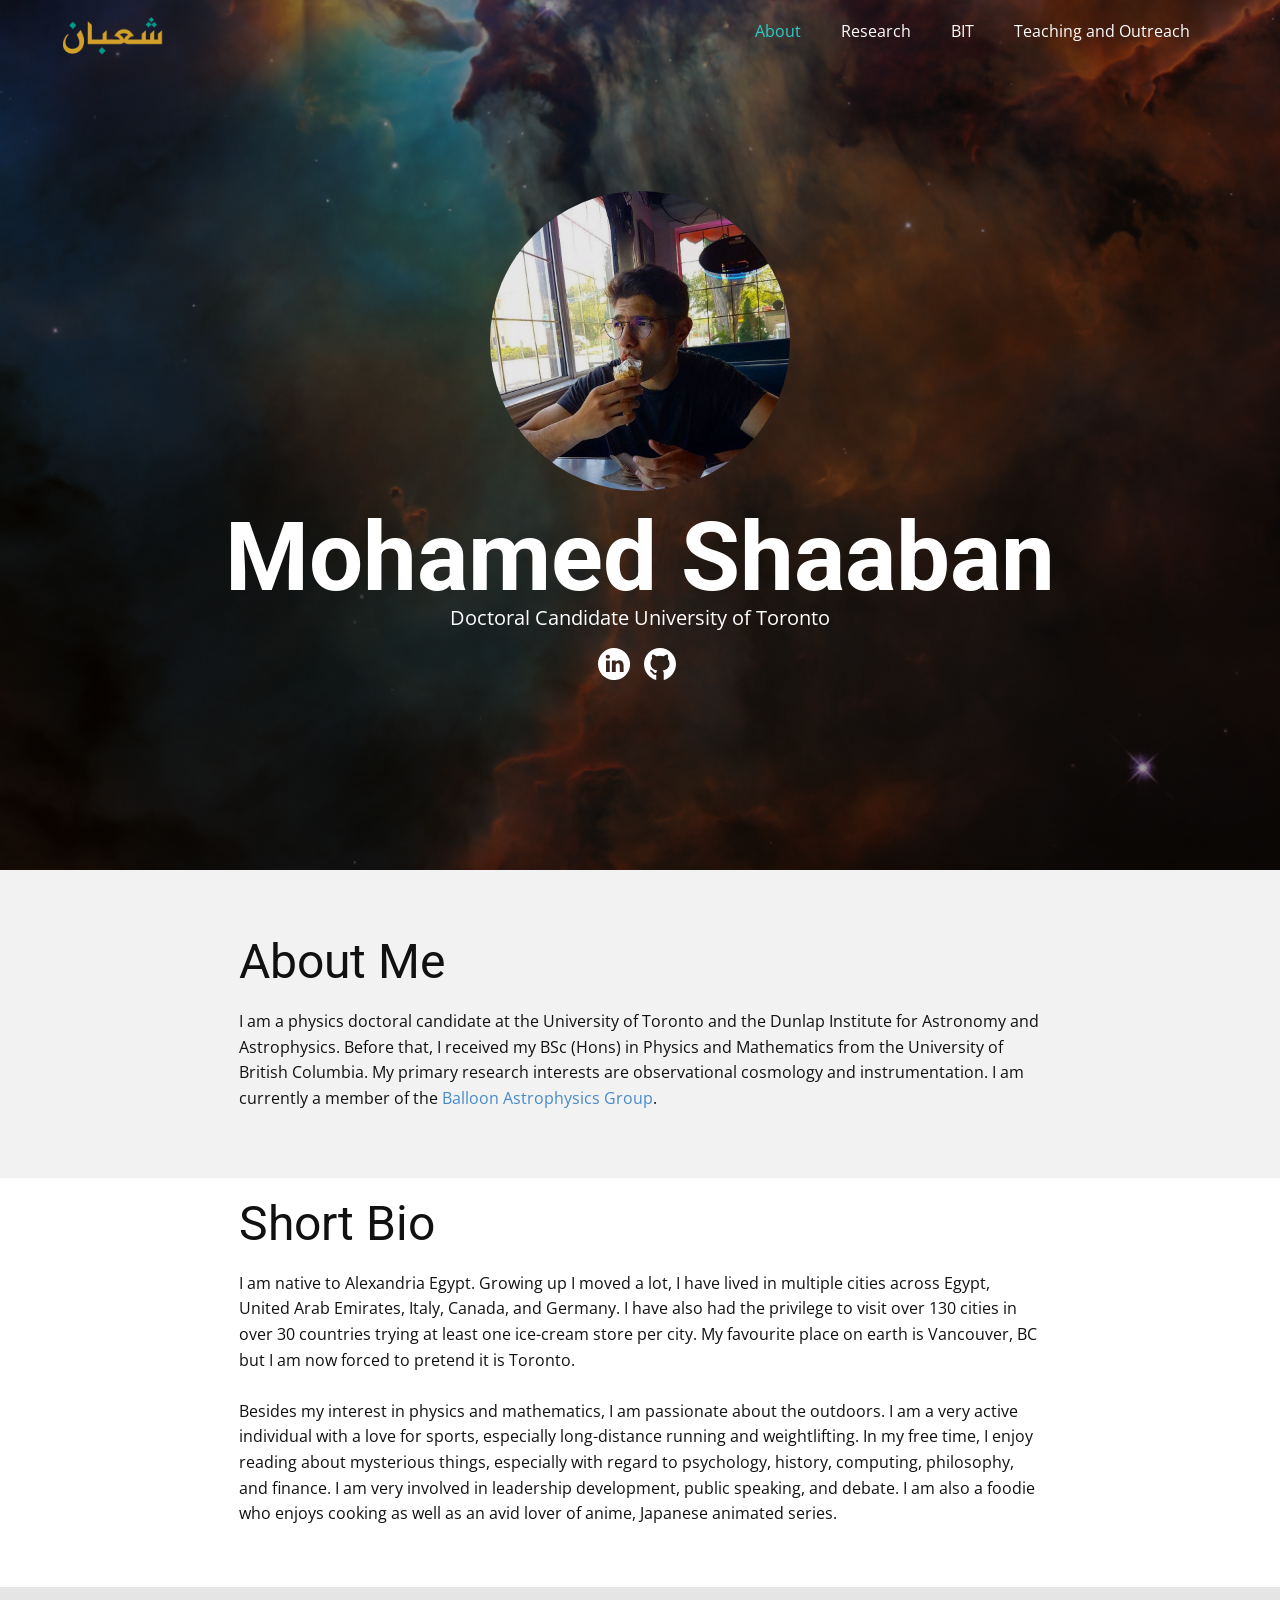
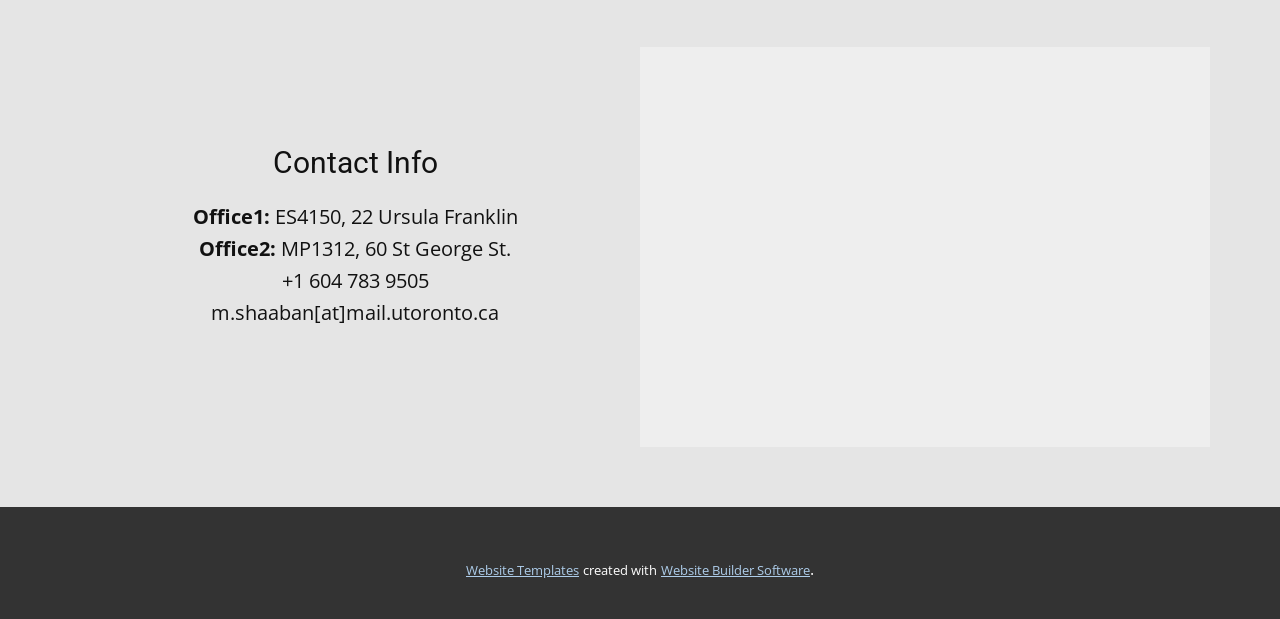
==== commit c0870593: "added SEO" ====
--- a/index.html
+++ b/index.html
@@ -4,7 +4,7 @@
     <meta name="viewport" content="width=device-width, initial-scale=1.0">
     <meta charset="utf-8">
     <meta name="keywords" content="Innovation in the space industry">
-    <meta name="description" content="">
+    <meta name="description" content="A physics doctoral candidate at the University of Toronto and the Dunlap Institute for Astronomy and Astrophysics. Before that, he received my BSc (Hons) in Physics and Mathematics from the University of British Columbia. His primary research interests are observational cosmology and instrumentation. He is currently a member of the Balloon Astrophysics Group working on SuperBIT, GigaBIT, and LUVS with a focus on the use of galaxy clusters to understand Dark Matter.">
     <meta name="page_type" content="np-template-header-footer-from-plugin">
     <title>About</title>
     <link rel="stylesheet" href="nicepage.css" media="screen">
@@ -12,9 +12,7 @@
     <script class="u-script" type="text/javascript" src="jquery.js" defer=""></script>
     <script class="u-script" type="text/javascript" src="nicepage.js" defer=""></script>
     <meta name="generator" content="Nicepage 2.28.1, nicepage.com">
-    <script type="text/javascript" src="//static.nicepage.com/shared/assets/jquery-1.9.1.min.js" defer="defer"></script>
     <link id="u-theme-google-font" rel="stylesheet" href="https://fonts.googleapis.com/css?family=Roboto:100,100i,300,300i,400,400i,500,500i,700,700i,900,900i|Open+Sans:300,300i,400,400i,600,600i,700,700i,800,800i">
-    
     
     
     
@@ -23,12 +21,13 @@
     <script type="application/ld+json">{
 		"@context": "http://schema.org",
 		"@type": "Organization",
-		"name": "",
+		"name": "WebSite115450",
 		"url": "index.html",
 		"logo": "images/aljazeera-svg-removebg-preview1.png"
 }</script>
     <meta property="og:title" content="About">
     <meta property="og:type" content="website">
+    <meta property="og:description" content="A physics doctoral candidate at the University of Toronto and the Dunlap Institute for Astronomy and Astrophysics. Before that, he received my BSc (Hons) in Physics and Mathematics from the University of British Columbia. His primary research interests are observational cosmology and instrumentation. He is currently a member of the Balloon Astrophysics Group working on SuperBIT, GigaBIT, and LUVS with a focus on the use of galaxy clusters to understand Dark Matter.">
     <meta name="theme-color" content="#478ac9">
     <link rel="canonical" href="index.html">
     <meta property="og:url" content="index.html">
@@ -134,37 +133,6 @@
         </div>
       </div>
     </section>
-    <section class="u-align-center u-clearfix u-section-5" id="sec-3969">
-      <div class="u-clearfix u-sheet u-valign-middle u-sheet-1">
-        <h1 class="u-text u-text-1">Contact Me<br>
-        </h1>
-        <div class="u-form u-form-1">
-          <form action="//localhost:51889/editor/Forms/Process" method="POST" class="u-clearfix u-form-spacing-20 u-form-vertical u-inner-form" style="padding: 10px" source="email" name="form">
-            <input type="hidden" id="siteId" name="siteId" value="115450">
-            <input type="hidden" id="pageId" name="pageId" value="115451">
-            <div class="u-form-group u-form-name u-form-group-1">
-              <label for="name-3b9a" class="u-form-control-hidden u-label">Name</label>
-              <input type="text" placeholder="Enter your Name" id="name-3b9a" name="name" class="u-border-2 u-border-black u-border-no-left u-border-no-right u-border-no-top u-input u-input-rectangle u-input-1" required="">
-            </div>
-            <div class="u-form-email u-form-group u-form-group-2">
-              <label for="email-3b9a" class="u-form-control-hidden u-label">Email</label>
-              <input type="email" placeholder="Enter a valid email address" id="email-3b9a" name="email" class="u-border-2 u-border-black u-border-no-left u-border-no-right u-border-no-top u-input u-input-rectangle u-input-2" required="">
-            </div>
-            <div class="u-form-group u-form-message u-form-group-3">
-              <label for="message-3b9a" class="u-form-control-hidden u-label">Message</label>
-              <textarea placeholder="Enter your message" rows="4" cols="50" id="message-3b9a" name="message" class="u-border-2 u-border-black u-border-no-left u-border-no-right u-border-no-top u-input u-input-rectangle u-input-3" required=""></textarea>
-            </div>
-            <div class="u-align-center u-form-group u-form-submit u-form-group-4">
-              <a href="https://nicepage.com" class="u-border-2 u-border-black u-btn u-btn-rectangle u-btn-submit u-button-style u-none u-btn-1">Submit</a>
-              <input type="submit" value="submit" class="u-form-control-hidden">
-            </div>
-            <div class="u-form-send-message u-form-send-success"> Thank you! Your message has been sent. </div>
-            <div class="u-form-send-error u-form-send-message"> Unable to send your message. Please fix errors then try again. </div>
-            <input type="hidden" value="" name="recaptchaResponse">
-          </form>
-        </div>
-      </div>
-    </section>
     
     
     <footer class="u-align-left u-clearfix u-footer u-grey-80 u-footer" id="sec-6a99"><div class="u-clearfix u-sheet u-sheet-1"></div></footer>
--- a/About.css
+++ b/About.css
@@ -75,20 +75,4 @@
 .u-section-4 .u-layout-cell-2 {min-height: 380px}
 .u-section-4 .u-container-layout-2 {padding-left: 10px; padding-right: 10px} }
 
-@media (max-width: 575px){ .u-section-4 .u-layout-cell-2 {min-height: 239px} }.u-section-5 .u-sheet-1 {min-height: 502px}
-.u-section-5 .u-text-1 {width: 550px; font-weight: 700; margin: 60px auto 0}
-.u-section-5 .u-form-1 {width: 570px; margin: 30px auto 60px}
-.u-section-5 .u-input-1 {text-transform: uppercase}
-.u-section-5 .u-input-2 {text-transform: uppercase}
-.u-section-5 .u-input-3 {text-transform: uppercase}
-.u-section-5 .u-btn-1 {background-image: none; border-style: solid; text-transform: uppercase; letter-spacing: 2px} 
-
-@media (max-width: 767px){ .u-section-5 .u-text-1 {width: 540px}
-.u-section-5 .u-form-1 {width: 540px} }
-
-@media (max-width: 575px){ .u-section-5 .u-text-1 {width: 340px}
-.u-section-5 .u-form-1 {width: 340px}
-.u-section-5 .u-form-group-1 {width: 100%}
-.u-section-5 .u-form-group-2 {width: 100%}
-.u-section-5 .u-form-group-3 {width: 100%}
-.u-section-5 .u-form-group-4 {width: 100%} }+@media (max-width: 575px){ .u-section-4 .u-layout-cell-2 {min-height: 239px} }
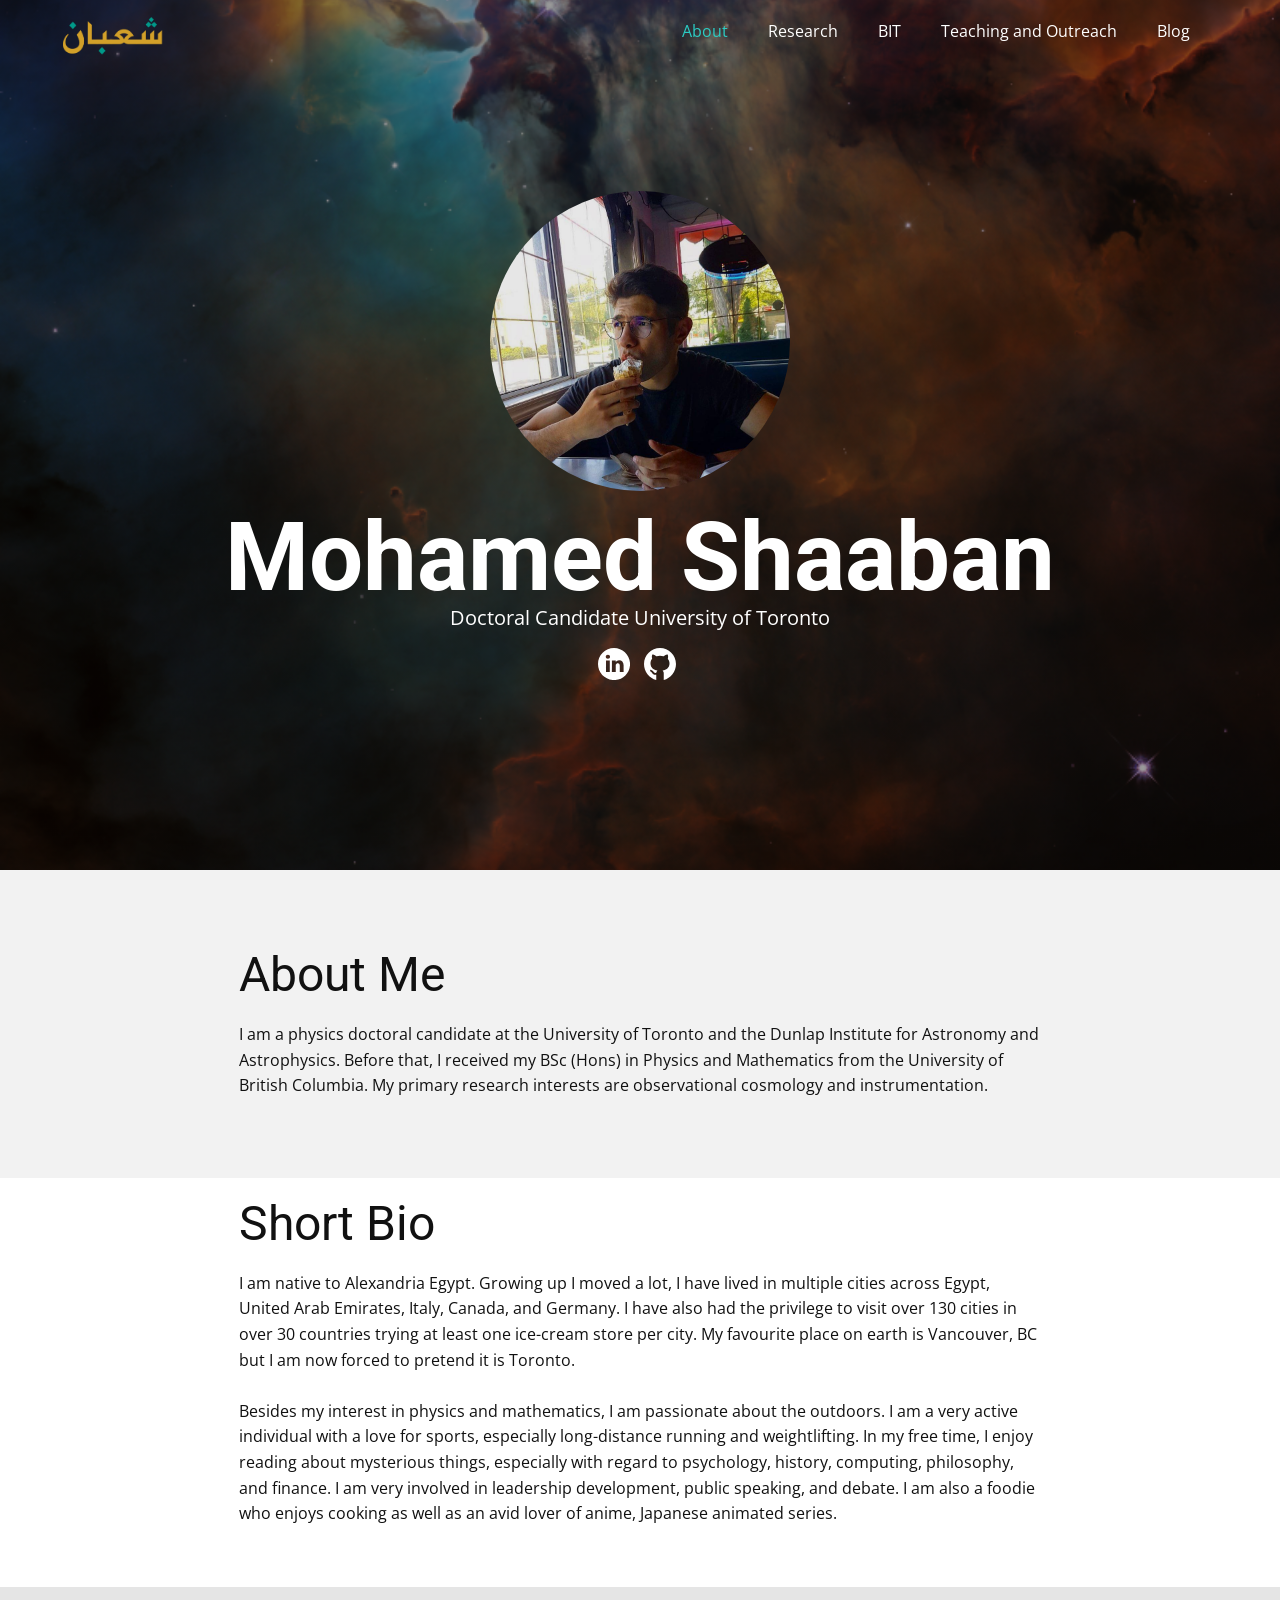
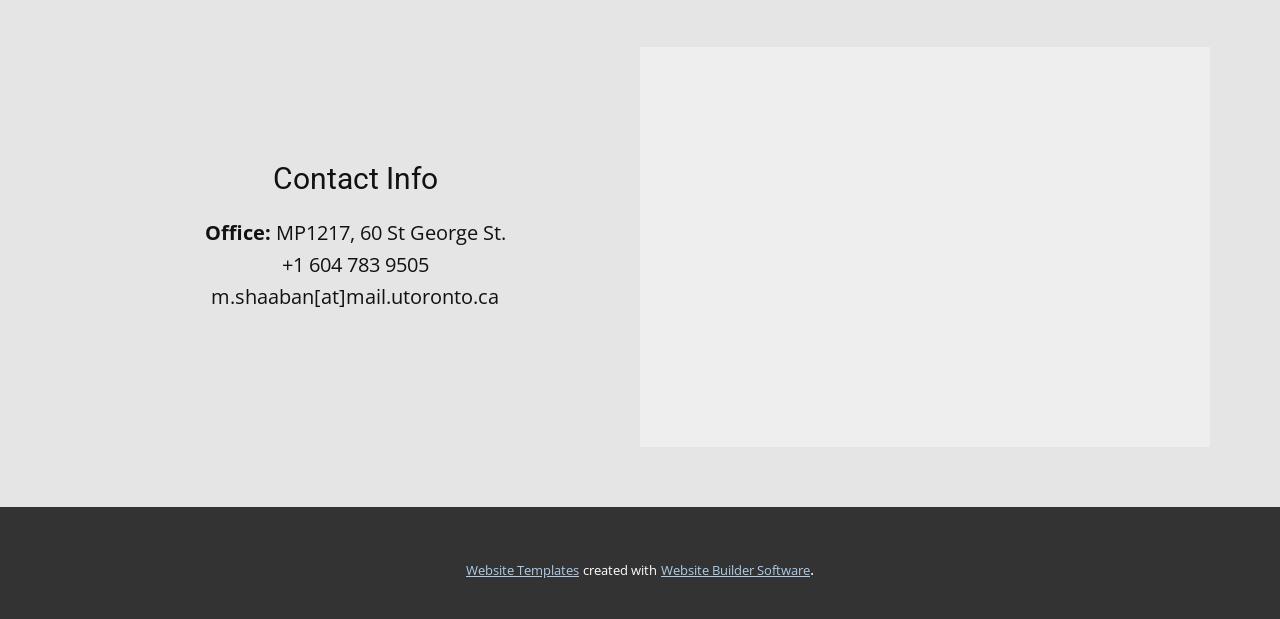
==== commit ce431d32: "update added first blog" ====
--- a/index.html
+++ b/index.html
@@ -50,6 +50,7 @@
 </li><li class="u-nav-item"><a class="u-button-style u-nav-link u-text-active-palette-4-base u-text-hover-palette-2-base u-text-white" href="Research.html" style="padding: 10px 20px;">Research</a>
 </li><li class="u-nav-item"><a class="u-button-style u-nav-link u-text-active-palette-4-base u-text-hover-palette-2-base u-text-white" href="BIT.html" style="padding: 10px 20px;">BIT</a>
 </li><li class="u-nav-item"><a class="u-button-style u-nav-link u-text-active-palette-4-base u-text-hover-palette-2-base u-text-white" href="Teaching-and-Outreach.html" style="padding: 10px 20px;">Teaching and Outreach</a>
+</li><li class="u-nav-item"><a class="u-button-style u-nav-link u-text-active-palette-4-base u-text-hover-palette-2-base u-text-white" href="Blog.html" style="padding: 10px 20px;">Blog</a>
 </li></ul>
           </div>
           <div class="u-custom-menu u-nav-container-collapse">
@@ -59,6 +60,7 @@
 </li><li class="u-nav-item"><a class="u-button-style u-nav-link" href="Research.html" style="padding: 10px 20px;">Research</a>
 </li><li class="u-nav-item"><a class="u-button-style u-nav-link" href="BIT.html" style="padding: 10px 20px;">BIT</a>
 </li><li class="u-nav-item"><a class="u-button-style u-nav-link" href="Teaching-and-Outreach.html" style="padding: 10px 20px;">Teaching and Outreach</a>
+</li><li class="u-nav-item"><a class="u-button-style u-nav-link" href="Blog.html" style="padding: 10px 20px;">Blog</a>
 </li></ul>
             </div>
             <div class="u-black u-menu-overlay u-opacity u-opacity-70"></div>
@@ -88,8 +90,7 @@
           the Dunlap Institute for Astronomy and Astrophysics. Before that, I received my BSc
           (Hons) in Physics and Mathematics from the University of British Columbia.
         
-        My primary research interests are observational cosmology and instrumentation. I am currently a member of the <a href="https://sites.physics.utoronto.ca/barthnetterfield" class="u-active-none u-border-none u-btn u-button-style u-hover-none u-none u-text-palette-1-base u-btn-1">Balloon Astrophysics Group</a>.
-        </p>
+        My primary research interests are observational cosmology and instrumentation.</p>
       </div>
     </section>
     <section class="u-clearfix u-section-3" id="sec-cc06">
@@ -115,7 +116,7 @@
                 <div class="u-container-layout u-valign-middle u-container-layout-1">
                   <h3 class="u-text u-text-default u-text-1">Contact Info<br>
                   </h3>
-                  <p class="u-large-text u-text u-text-default u-text-font u-text-variant u-text-2" spellcheck="false"><b>Office1:</b> ES4150, 22 Ursula Franklin<br><b>Office2: </b>MP1312, 60 St George St.<br>+1 604 783 9505<br>m.shaaban[at]mail.utoronto.ca<br>
+                  <p class="u-large-text u-text u-text-default u-text-font u-text-variant u-text-2" spellcheck="false"><b>Office: </b>MP1217, 60 St George St.<br>+1 604 783 9505<br>m.shaaban[at]mail.utoronto.ca<br>
                   </p>
                 </div>
               </div>
@@ -123,7 +124,7 @@
                 <div class="u-container-layout u-container-layout-2">
                   <div class="u-expanded u-grey-light-2 u-map">
                     <div class="embed-responsive">
-                      <iframe class="embed-responsive-item" src="//maps.google.com/maps?output=embed&amp;q=22%20Ursula%20Franklin%20St%2C%20Toronto%2C%20ON%20M5S%203B1&amp;z=14&amp;t=m" data-map="[base64]"></iframe>
+                      <iframe class="embed-responsive-item" src="//maps.google.com/maps?output=embed&amp;q=60%20st%20goerge%20st&amp;z=14&amp;t=m" data-map="JTdCJTIyYWRkcmVzcyUyMiUzQSUyMjYwJTIwc3QlMjBnb2VyZ2UlMjBzdCUyMiUyQyUyMnpvb20lMjIlM0ExNCUyQyUyMnR5cGVJZCUyMiUzQSUyMnJvYWQlMjIlMkMlMjJsYW5nJTIyJTNBJTIyJTIyJTdE"></iframe>
                     </div>
                   </div>
                 </div>
--- a/About.css
+++ b/About.css
@@ -31,8 +31,7 @@
 .u-section-1 .u-text-2 {margin-left: 13px; margin-right: 13px} }.u-section-2 {background-image: none}
 .u-section-2 .u-sheet-1 {min-height: 308px}
 .u-section-2 .u-text-1 {width: 803px; margin: 60px auto 0}
-.u-section-2 .u-text-2 {width: 803px; margin: 20px auto 60px}
-.u-section-2 .u-btn-1 {padding: 0} 
+.u-section-2 .u-text-2 {width: 803px; margin: 20px auto 60px} 
 
 @media (max-width: 991px){ .u-section-2 .u-text-1 {width: 720px}
 .u-section-2 .u-text-2 {width: 720px} }
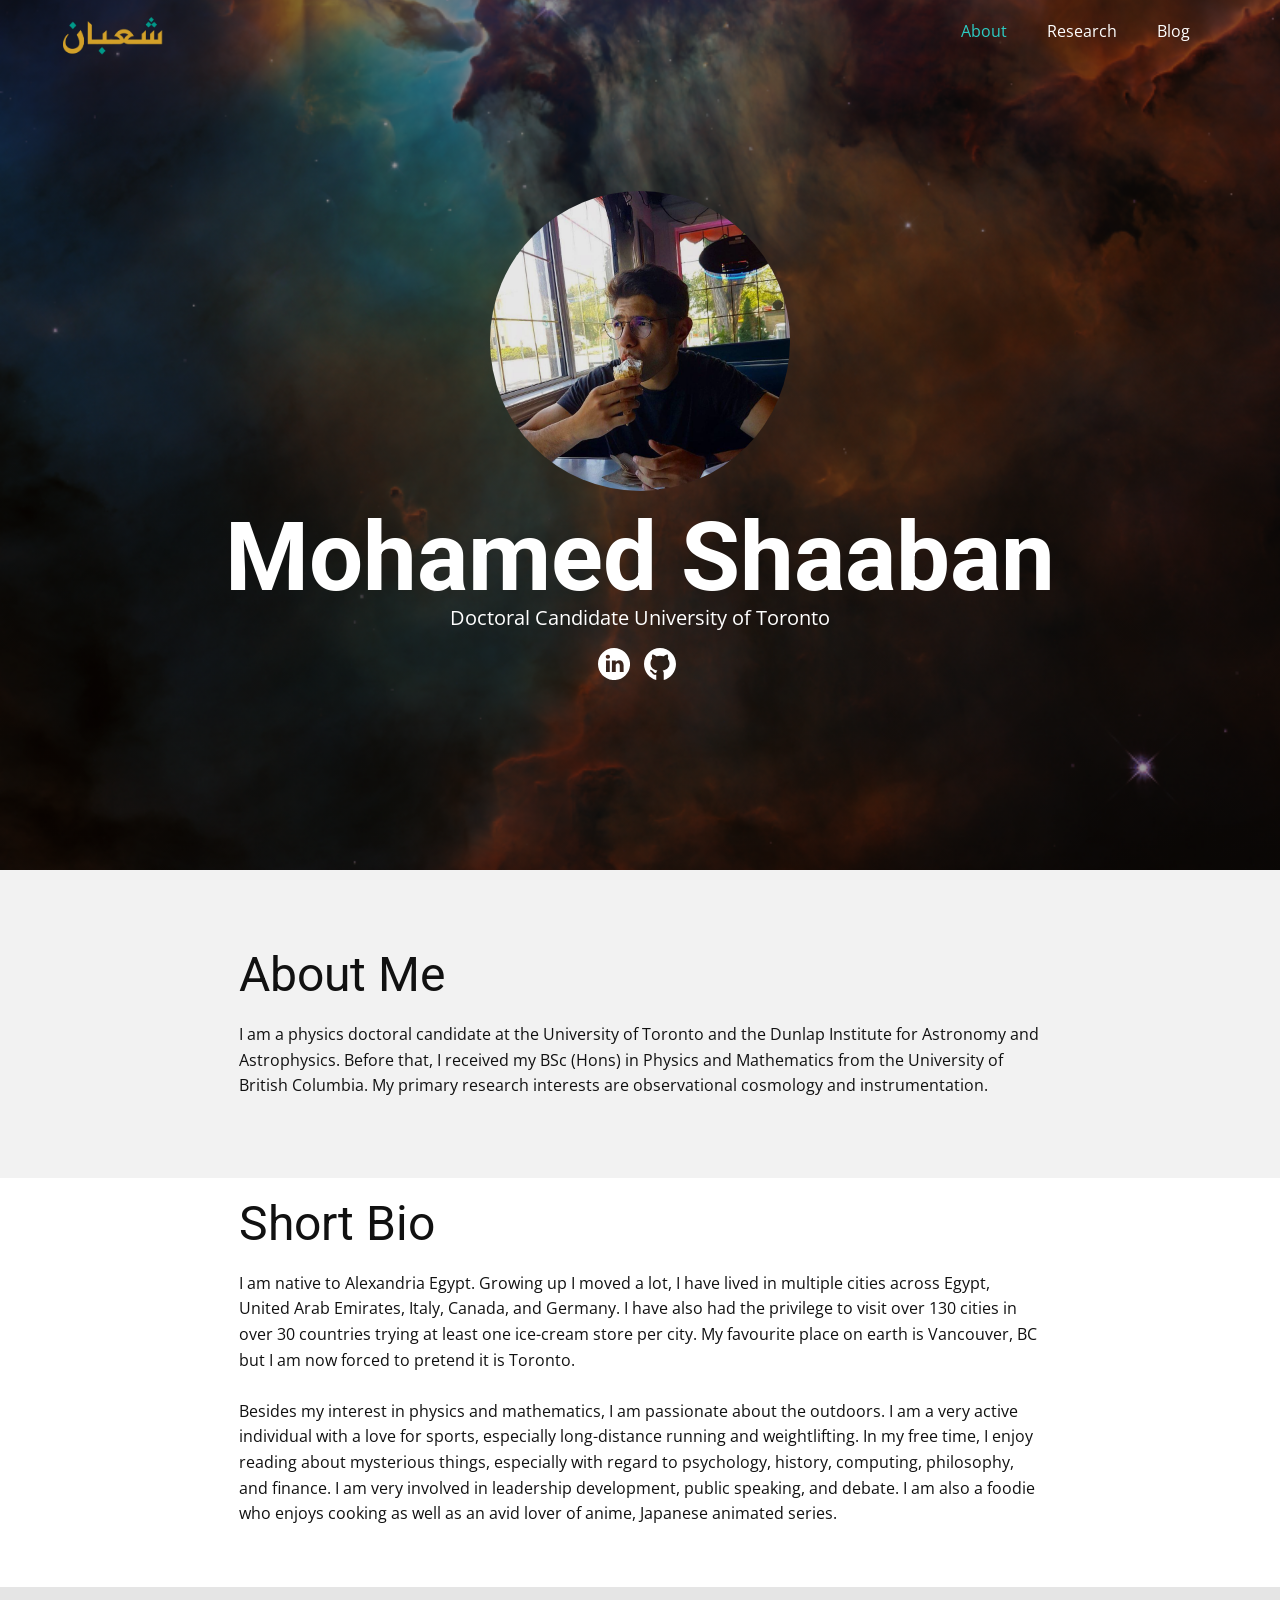
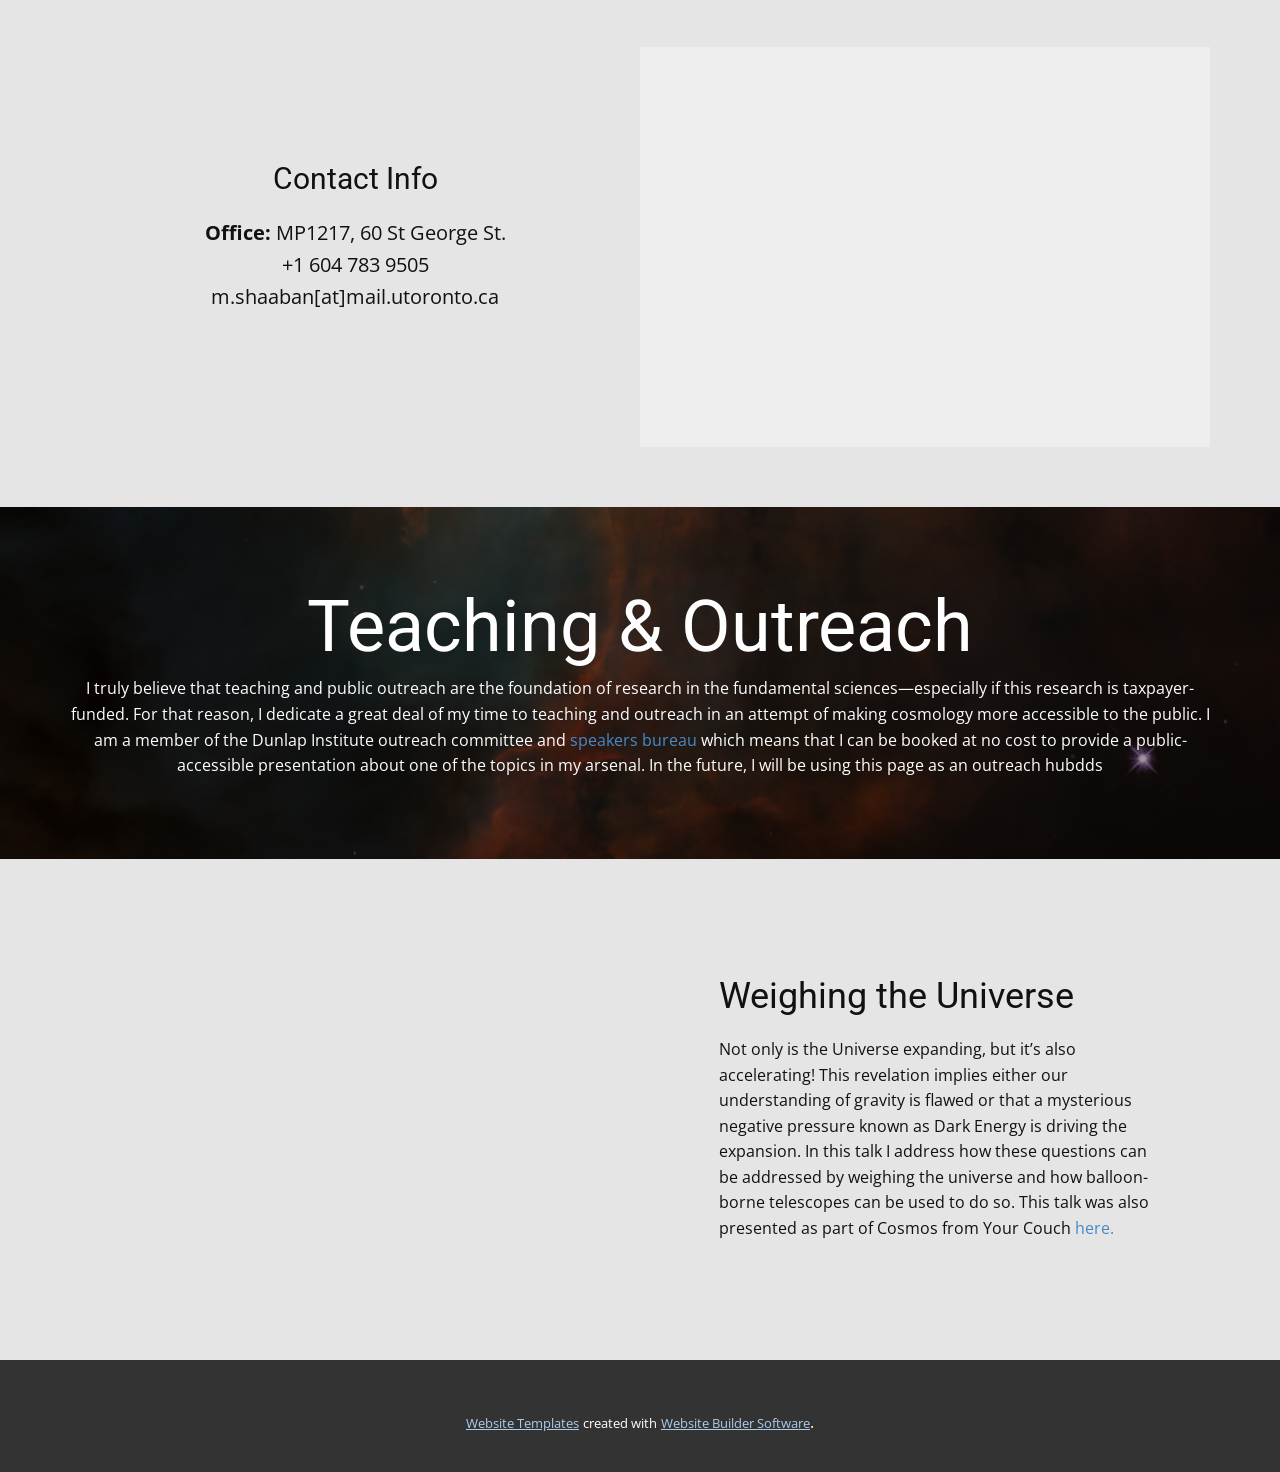
==== commit 716abe69: "new blog entry and research re-rog" ====
--- a/index.html
+++ b/index.html
@@ -13,6 +13,8 @@
     <script class="u-script" type="text/javascript" src="nicepage.js" defer=""></script>
     <meta name="generator" content="Nicepage 2.28.1, nicepage.com">
     <link id="u-theme-google-font" rel="stylesheet" href="https://fonts.googleapis.com/css?family=Roboto:100,100i,300,300i,400,400i,500,500i,700,700i,900,900i|Open+Sans:300,300i,400,400i,600,600i,700,700i,800,800i">
+    
+    
     
     
     
@@ -47,19 +49,23 @@
           </div>
           <div class="u-custom-menu u-nav-container">
             <ul class="u-nav u-unstyled u-nav-1"><li class="u-nav-item"><a class="u-button-style u-nav-link u-text-active-palette-4-base u-text-hover-palette-2-base u-text-white" href="About.html" style="padding: 10px 20px;">About</a>
-</li><li class="u-nav-item"><a class="u-button-style u-nav-link u-text-active-palette-4-base u-text-hover-palette-2-base u-text-white" href="Research.html" style="padding: 10px 20px;">Research</a>
-</li><li class="u-nav-item"><a class="u-button-style u-nav-link u-text-active-palette-4-base u-text-hover-palette-2-base u-text-white" href="BIT.html" style="padding: 10px 20px;">BIT</a>
-</li><li class="u-nav-item"><a class="u-button-style u-nav-link u-text-active-palette-4-base u-text-hover-palette-2-base u-text-white" href="Teaching-and-Outreach.html" style="padding: 10px 20px;">Teaching and Outreach</a>
+</li><li class="u-nav-item"><a class="u-button-style u-nav-link u-text-active-palette-4-base u-text-hover-palette-2-base u-text-white" href="Research.html" style="padding: 10px 20px;">Research</a><div class="u-nav-popup"><ul class="u-h-spacing-20 u-nav u-unstyled u-v-spacing-10 u-nav-2"><li class="u-nav-item"><a class="u-button-style u-nav-link u-white" href="Research.html">Overview</a>
+</li><li class="u-nav-item"><a class="u-button-style u-nav-link u-white" href="BIT.html">BIT</a>
+</li><li class="u-nav-item"><a class="u-button-style u-nav-link u-white" href="LUVS.html">LUVS</a>
+</li></ul>
+</div>
 </li><li class="u-nav-item"><a class="u-button-style u-nav-link u-text-active-palette-4-base u-text-hover-palette-2-base u-text-white" href="Blog.html" style="padding: 10px 20px;">Blog</a>
 </li></ul>
           </div>
           <div class="u-custom-menu u-nav-container-collapse">
             <div class="u-black u-container-style u-inner-container-layout u-opacity u-opacity-95 u-sidenav">
               <div class="u-menu-close"></div>
-              <ul class="u-align-center u-nav u-popupmenu-items u-unstyled u-nav-2"><li class="u-nav-item"><a class="u-button-style u-nav-link" href="About.html" style="padding: 10px 20px;">About</a>
-</li><li class="u-nav-item"><a class="u-button-style u-nav-link" href="Research.html" style="padding: 10px 20px;">Research</a>
-</li><li class="u-nav-item"><a class="u-button-style u-nav-link" href="BIT.html" style="padding: 10px 20px;">BIT</a>
-</li><li class="u-nav-item"><a class="u-button-style u-nav-link" href="Teaching-and-Outreach.html" style="padding: 10px 20px;">Teaching and Outreach</a>
+              <ul class="u-align-center u-nav u-popupmenu-items u-unstyled u-nav-3"><li class="u-nav-item"><a class="u-button-style u-nav-link" href="About.html" style="padding: 10px 20px;">About</a>
+</li><li class="u-nav-item"><a class="u-button-style u-nav-link" href="Research.html" style="padding: 10px 20px;">Research</a><div class="u-nav-popup"><ul class="u-h-spacing-20 u-nav u-unstyled u-v-spacing-10 u-nav-4"><li class="u-nav-item"><a class="u-button-style u-nav-link" href="Research.html">Overview</a>
+</li><li class="u-nav-item"><a class="u-button-style u-nav-link" href="BIT.html">BIT</a>
+</li><li class="u-nav-item"><a class="u-button-style u-nav-link" href="LUVS.html">LUVS</a>
+</li></ul>
+</div>
 </li><li class="u-nav-item"><a class="u-button-style u-nav-link" href="Blog.html" style="padding: 10px 20px;">Blog</a>
 </li></ul>
             </div>
@@ -134,6 +140,44 @@
         </div>
       </div>
     </section>
+    <section class="u-align-center u-clearfix u-image u-shading u-section-5" src="" id="sec-e81d" data-image-width="803" data-image-height="945">
+      <div class="u-clearfix u-sheet u-valign-middle u-sheet-1">
+        <h1 class="u-text u-text-default u-title u-text-1">Teaching &amp; Outreach</h1>
+        <p class="u-text u-text-default u-text-2">I truly believe that teaching and public outreach are the foundation of research in the fundamental sciences—especially if this research is taxpayer-funded. For that reason, I dedicate a great deal of my time to teaching and outreach in an attempt of making cosmology more accessible to the public. I am a member of the Dunlap Institute outreach committee and <a href="https://universe.utoronto.ca/talks-lectures/speakers/" class="u-active-none u-border-none u-btn u-button-link u-button-style u-hover-none u-none u-text-palette-1-base u-btn-1">speakers bureau</a> which means that I can be booked at no cost to provide a public-accessible presentation about one of the topics in my arsenal. In the future, I will be using this page as an outreach hubdds<br>
+        </p>
+      </div>
+    </section>
+    <section class="u-clearfix u-grey-10 u-section-6" id="sec-f777">
+      <div class="u-clearfix u-sheet u-sheet-1">
+        <div class="u-clearfix u-gutter-50 u-layout-wrap u-layout-wrap-1">
+          <div class="u-layout">
+            <div class="u-layout-row">
+              <div class="u-align-left u-container-style u-layout-cell u-left-cell u-size-30 u-layout-cell-1">
+                <div class="u-container-layout u-valign-middle u-container-layout-1">
+                  <div class="u-expanded u-video u-video-contain">
+                    <div style="position: absolute;" class="embed-responsive">
+                      <iframe style="position: absolute;top: 0;left: 0;width: 100%;height: 100%;" class="embed-responsive-item" src="https://www.youtube.com/embed/rguVxzo5934?mute=0&amp;showinfo=0&amp;controls=0&amp;start=0" allowfullscreen="" frameborder="0"></iframe>
+                    </div>
+                  </div>
+                </div>
+              </div>
+              <div class="u-align-left u-container-style u-layout-cell u-right-cell u-size-30 u-layout-cell-2">
+                <div class="u-container-layout u-valign-middle u-container-layout-2">
+                  <h2 class="u-text u-text-1" spellcheck="false">Weighing the Universe<br>
+                  </h2>
+                  <p class="u-text u-text-2" spellcheck="false">Not only is the Universe expanding, but it’s also accelerating! This 
+revelation implies either our understanding of gravity is flawed or that
+ a mysterious negative pressure known as Dark Energy is driving the 
+expansion. In this talk I address how these questions can be addressed by weighing the universe and how balloon-borne telescopes can be used to do so. This talk was also presented as part of Cosmos from Your Couch <a href="#">here.</a>
+                    <br>
+                  </p>
+                </div>
+              </div>
+            </div>
+          </div>
+        </div>
+      </div>
+    </section>
     
     
     <footer class="u-align-left u-clearfix u-footer u-grey-80 u-footer" id="sec-6a99"><div class="u-clearfix u-sheet u-sheet-1"></div></footer>
--- a/nicepage.css
+++ b/nicepage.css
@@ -30712,7 +30712,9 @@
 .u-header .u-logo-image-1 {max-width: 104px; max-height: 104px}
 .u-header .u-menu-1 {margin: -43px 0 24px auto}
 .u-header .u-nav-1 {font-size: 1rem; letter-spacing: 0}
-.u-header .u-nav-2 {font-size: 1.25rem} 
+.u-header .u-nav-2 {box-shadow: 2px 2px 8px 0 rgba(128,128,128,1)}
+.u-header .u-nav-3 {font-size: 1.25rem}
+.u-header .u-nav-4 {box-shadow: 2px 2px 8px 0 rgba(128,128,128,1)} 
 @media (max-width: 1199px){ .u-header .u-image-1 {margin-left: 0; width: 64px; height: 32px}
 .u-header .u-menu-1 {width: auto; margin-top: -43px; margin-right: 0} }
 
--- a/About.css
+++ b/About.css
@@ -74,4 +74,42 @@
 .u-section-4 .u-layout-cell-2 {min-height: 380px}
 .u-section-4 .u-container-layout-2 {padding-left: 10px; padding-right: 10px} }
 
-@media (max-width: 575px){ .u-section-4 .u-layout-cell-2 {min-height: 239px} }+@media (max-width: 575px){ .u-section-4 .u-layout-cell-2 {min-height: 239px} }.u-section-5 {background-image: linear-gradient(0deg, rgba(0,0,0,0.4), rgba(0,0,0,0.4)), url('images/background.png'); background-position: 50% 99.64%}
+.u-section-5 .u-sheet-1 {min-height: 352px}
+.u-section-5 .u-text-1 {margin: 60px auto 0}
+.u-section-5 .u-text-2 {margin: 10px 0 60px}
+.u-section-5 .u-btn-1 {padding: 0} 
+
+@media (max-width: 1199px){ .u-section-5 .u-sheet-1 {min-height: 290px}
+.u-section-5 .u-text-1 {font-weight: normal} }
+
+@media (max-width: 991px){ .u-section-5 .u-sheet-1 {min-height: 222px} }
+
+@media (max-width: 767px){ .u-section-5 .u-sheet-1 {min-height: 167px} }
+
+@media (max-width: 575px){ .u-section-5 .u-sheet-1 {min-height: 105px} }.u-section-6 {background-image: none}
+.u-section-6 .u-sheet-1 {min-height: 500px}
+.u-section-6 .u-layout-wrap-1 {width: 1153px; margin: 50px auto 50px -13px}
+.u-section-6 .u-layout-cell-1 {min-height: 451px}
+.u-section-6 .u-container-layout-1 {padding: 20px}
+.u-section-6 .u-layout-cell-2 {min-height: 451px}
+.u-section-6 .u-container-layout-2 {padding: 20px 60px}
+.u-section-6 .u-text-1 {margin: 0}
+.u-section-6 .u-text-2 {margin: 20px 0 0} 
+
+@media (max-width: 1199px){ .u-section-6 .u-layout-wrap-1 {width: 940px; margin-left: 0}
+.u-section-6 .u-layout-cell-1 {min-height: 368px}
+.u-section-6 .u-layout-cell-2 {min-height: 368px}
+.u-section-6 .u-container-layout-2 {padding-left: 49px; padding-right: 49px} }
+
+@media (max-width: 991px){ .u-section-6 .u-layout-wrap-1 {width: 720px}
+.u-section-6 .u-layout-cell-1 {min-height: 100px}
+.u-section-6 .u-container-layout-1 {padding-left: 30px; padding-right: 30px}
+.u-section-6 .u-layout-cell-2 {min-height: 100px}
+.u-section-6 .u-container-layout-2 {padding-left: 30px; padding-right: 30px} }
+
+@media (max-width: 767px){ .u-section-6 .u-layout-wrap-1 {margin-top: 42px; margin-bottom: 42px; width: 540px}
+.u-section-6 .u-container-layout-1 {padding-left: 10px; padding-right: 10px}
+.u-section-6 .u-container-layout-2 {padding-left: 10px; padding-right: 10px} }
+
+@media (max-width: 575px){ .u-section-6 .u-layout-wrap-1 {width: 340px} }
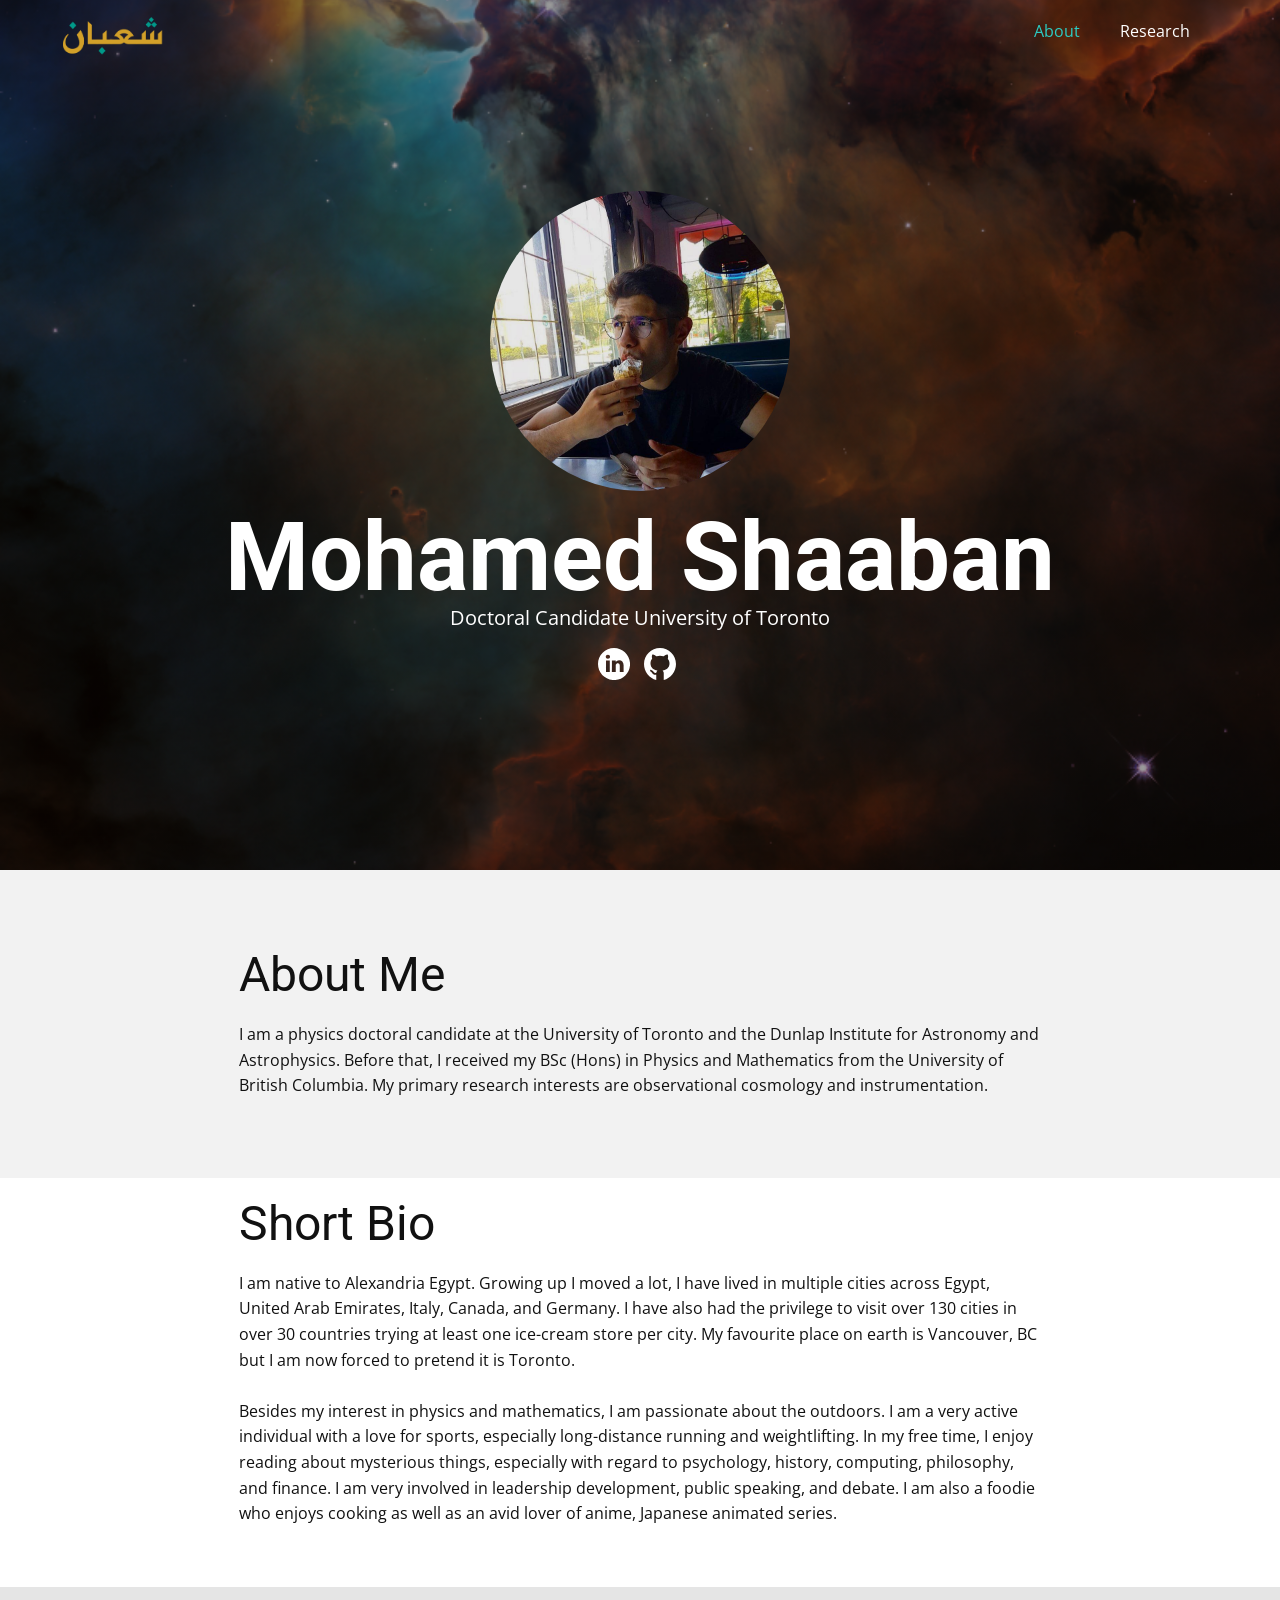
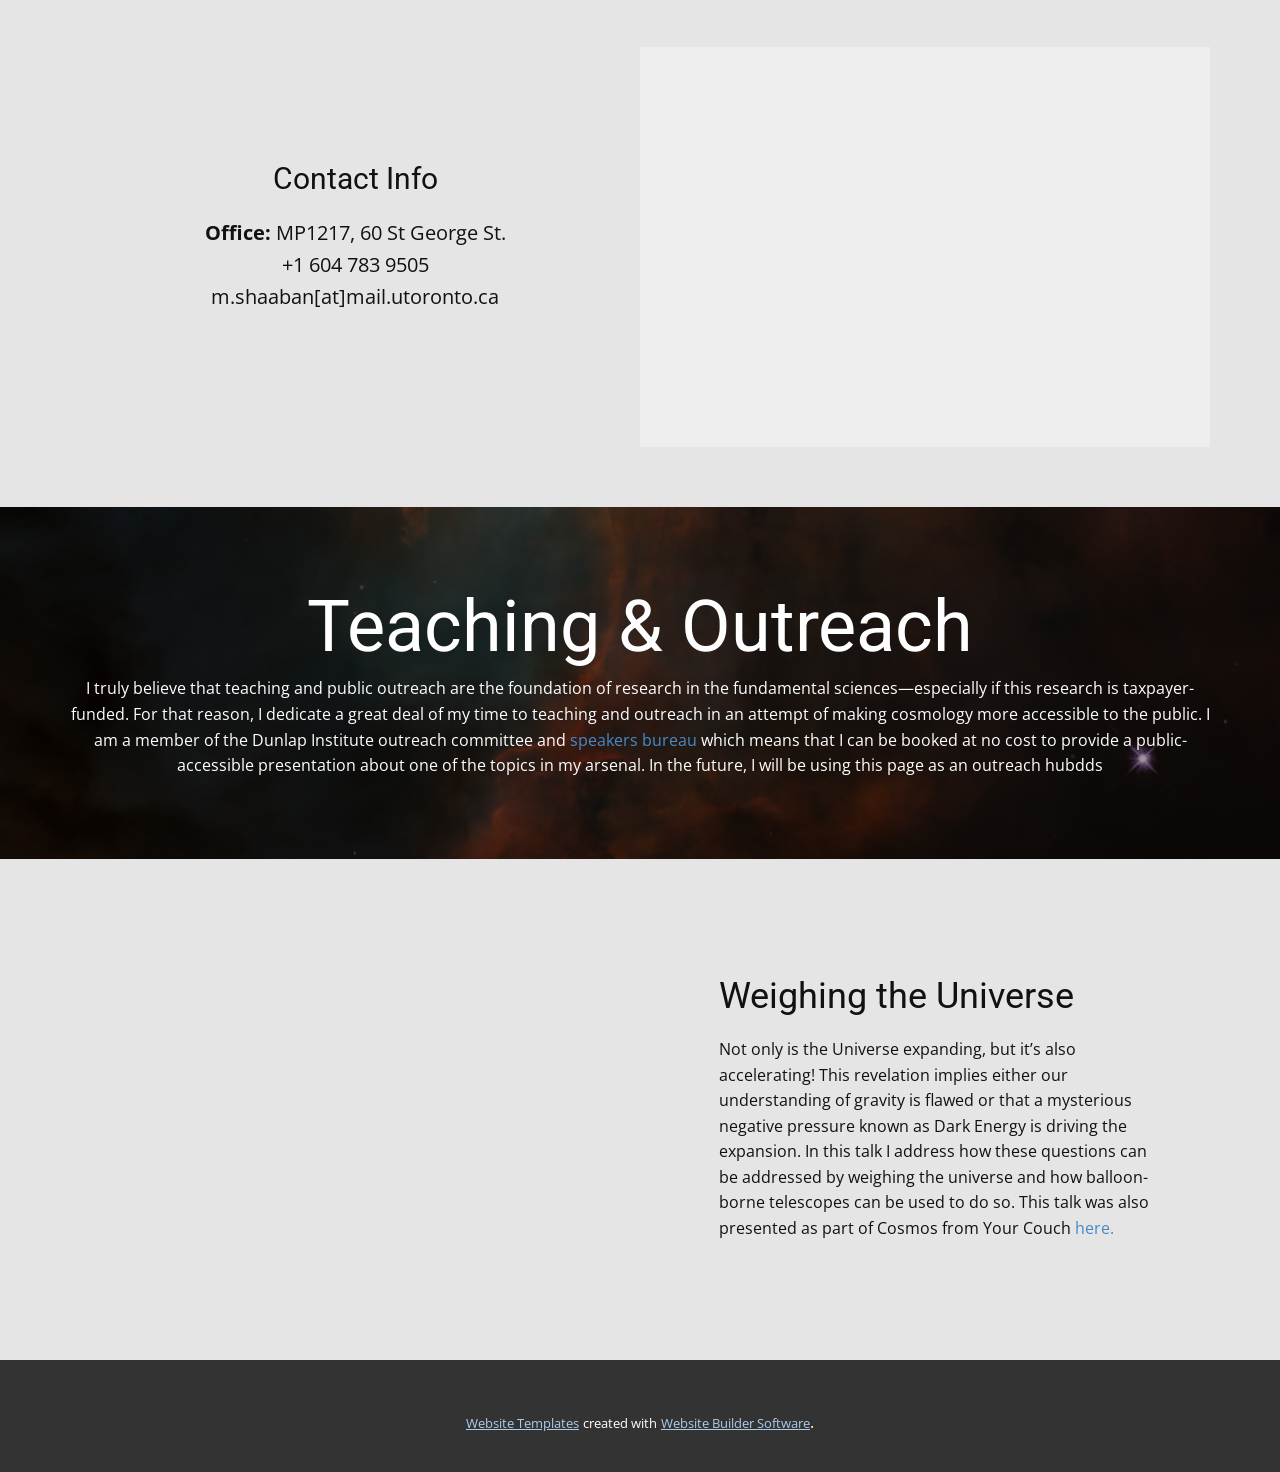
==== commit eca77a1b: "privacy hidings" ====
--- a/index.html
+++ b/index.html
@@ -54,7 +54,6 @@
 </li><li class="u-nav-item"><a class="u-button-style u-nav-link u-white" href="LUVS.html">LUVS</a>
 </li></ul>
 </div>
-</li><li class="u-nav-item"><a class="u-button-style u-nav-link u-text-active-palette-4-base u-text-hover-palette-2-base u-text-white" href="Blog.html" style="padding: 10px 20px;">Blog</a>
 </li></ul>
           </div>
           <div class="u-custom-menu u-nav-container-collapse">
@@ -66,7 +65,6 @@
 </li><li class="u-nav-item"><a class="u-button-style u-nav-link" href="LUVS.html">LUVS</a>
 </li></ul>
 </div>
-</li><li class="u-nav-item"><a class="u-button-style u-nav-link" href="Blog.html" style="padding: 10px 20px;">Blog</a>
 </li></ul>
             </div>
             <div class="u-black u-menu-overlay u-opacity u-opacity-70"></div>
